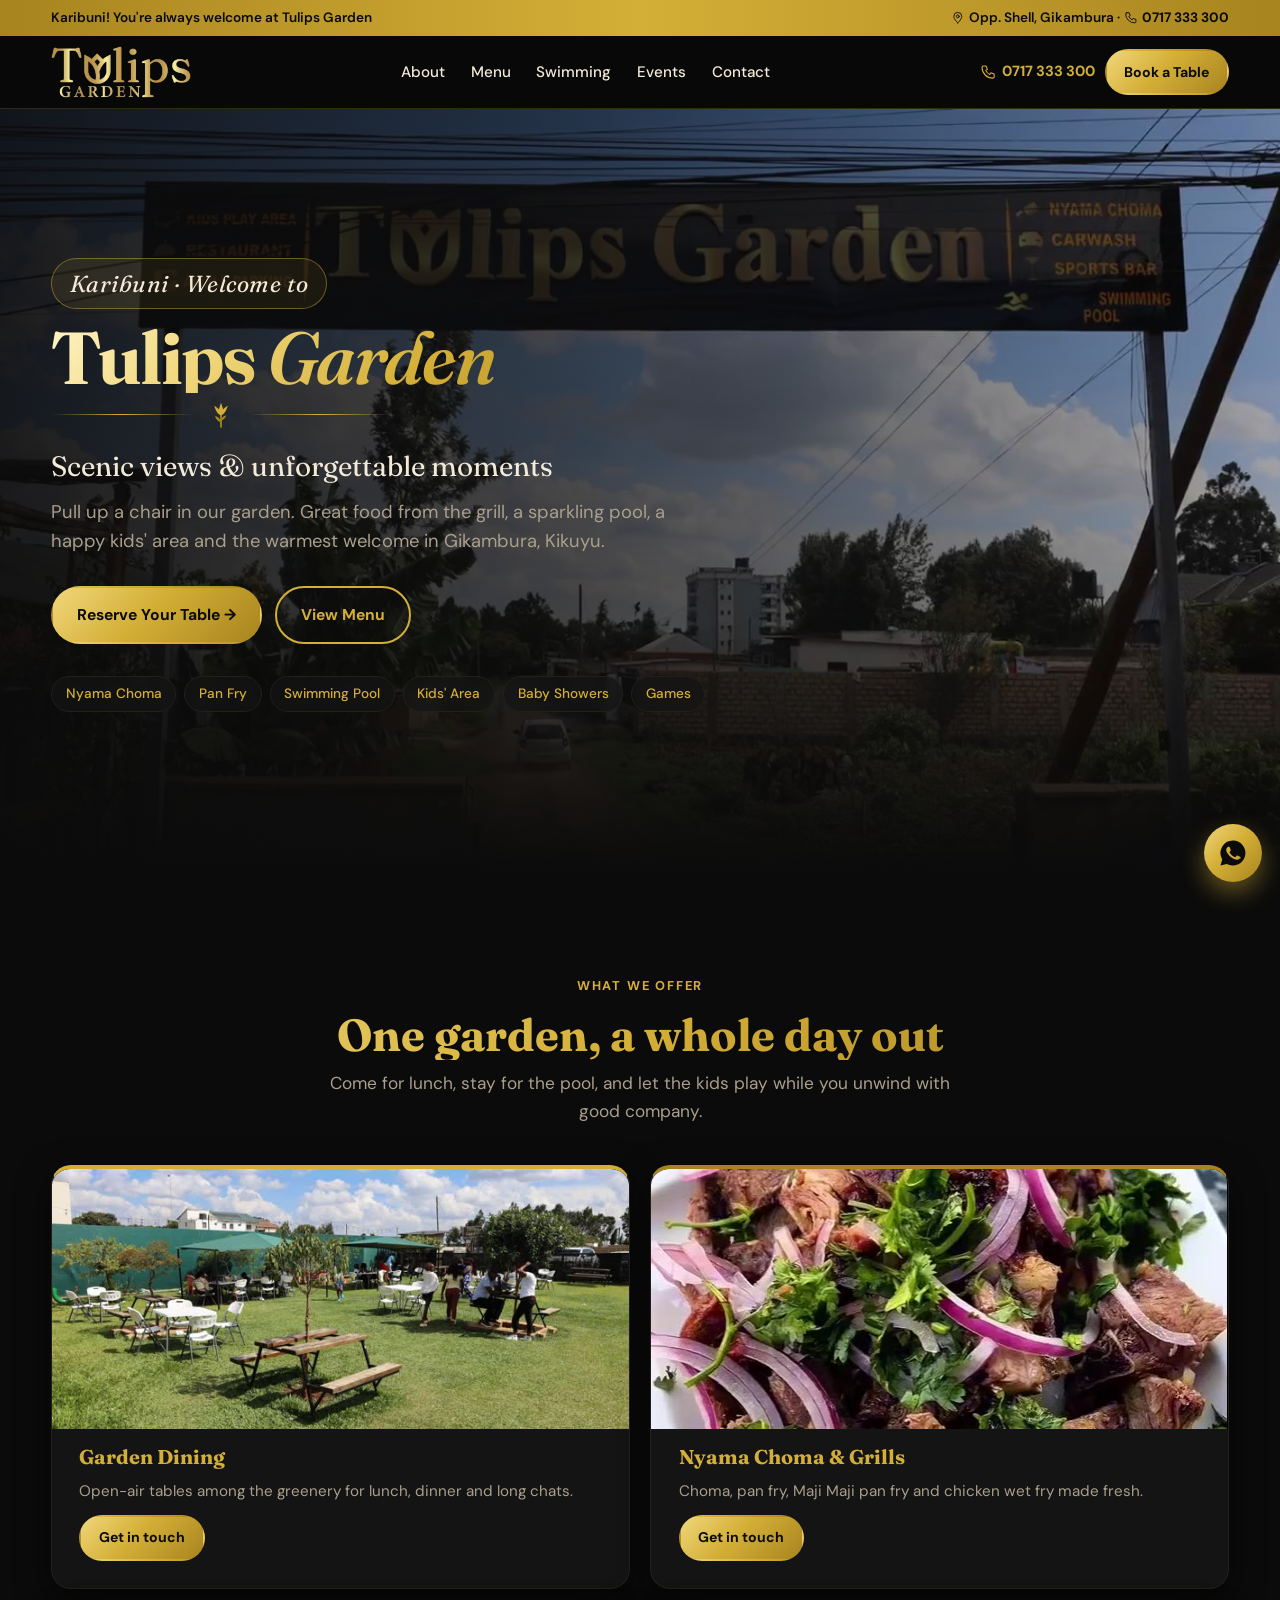
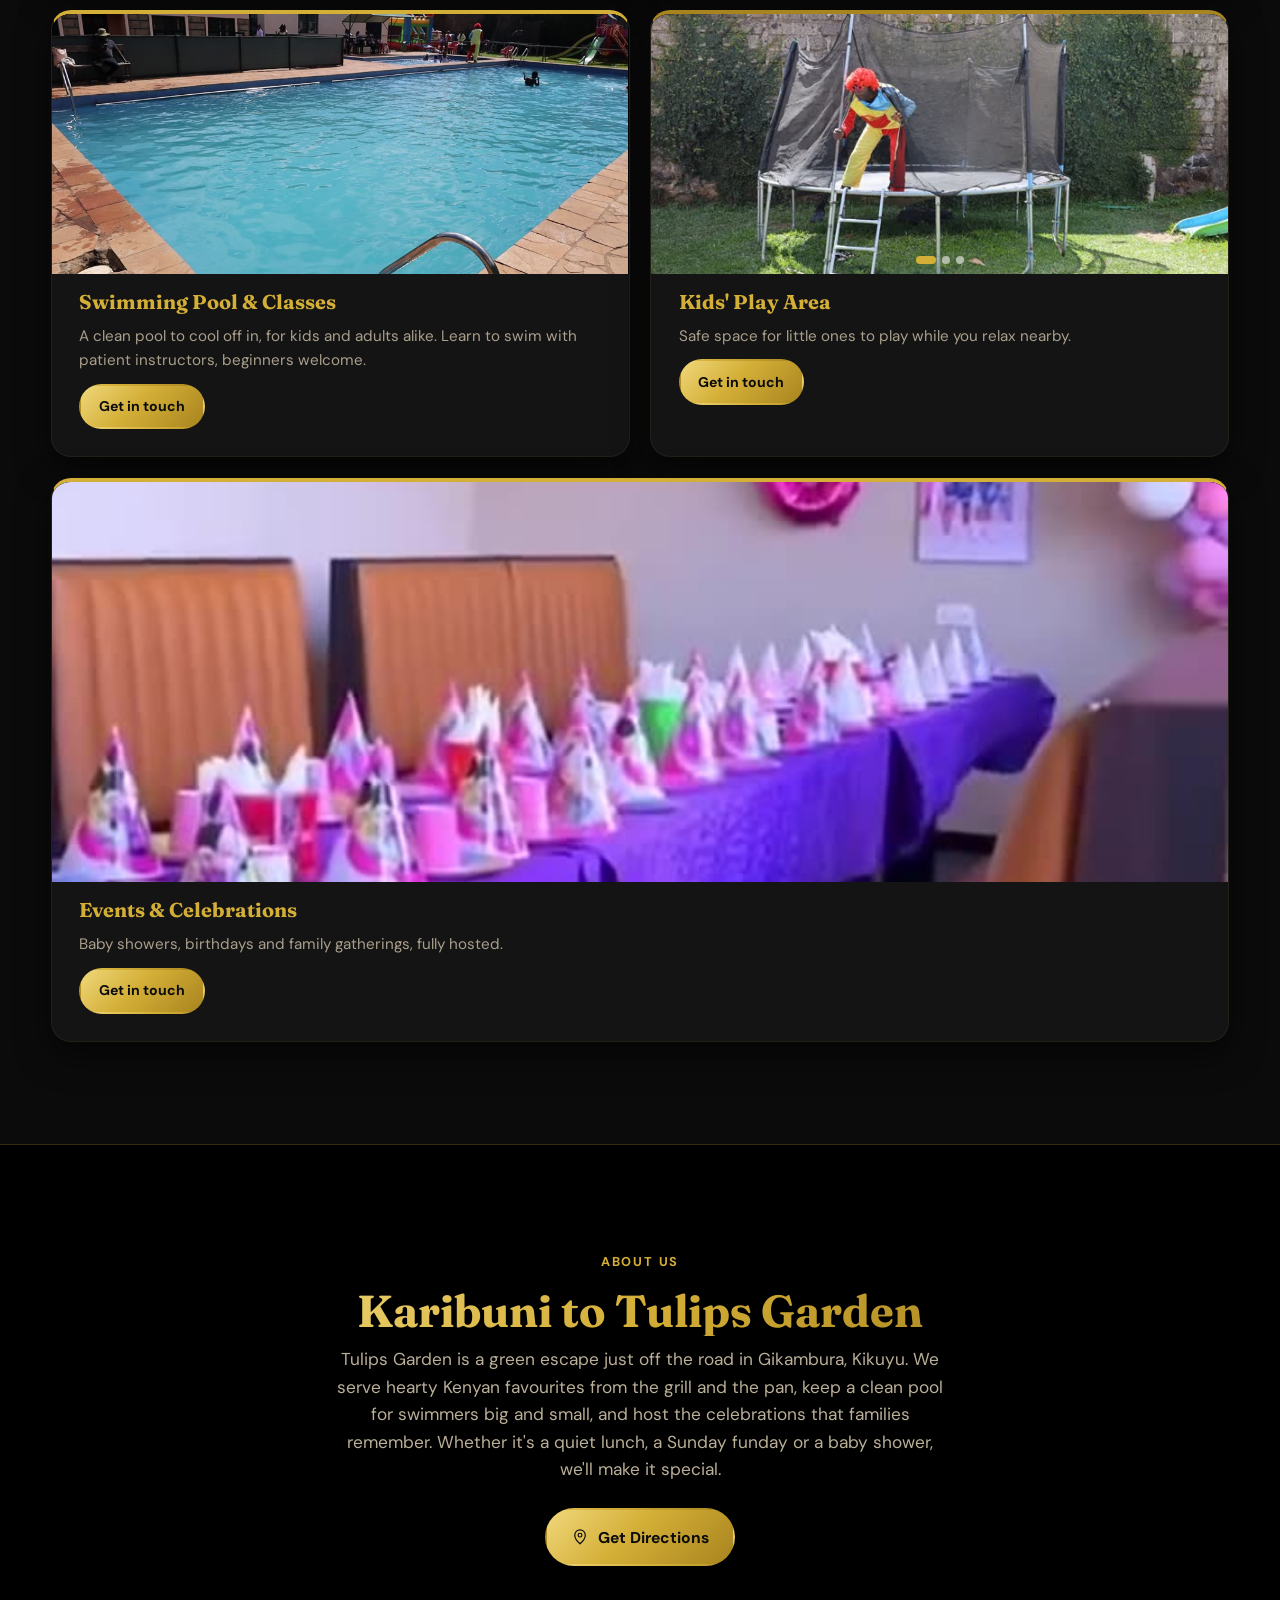
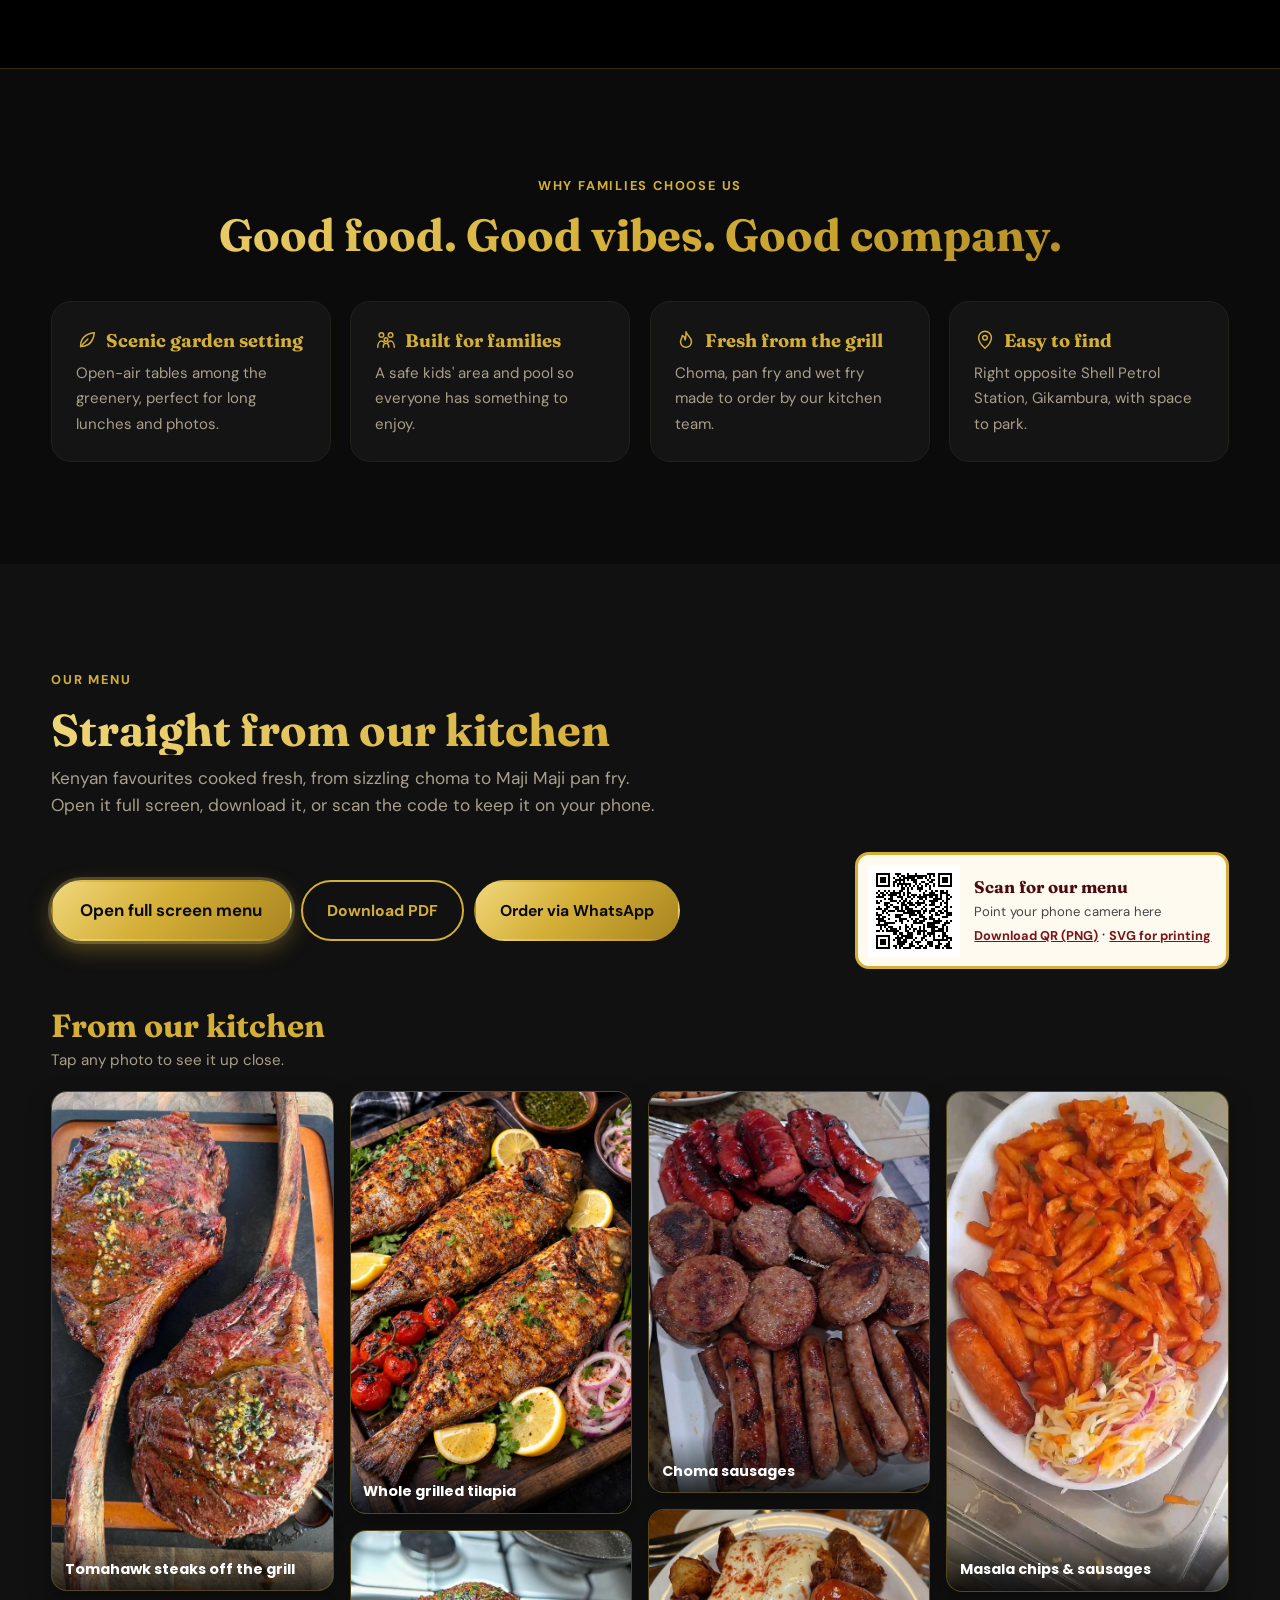
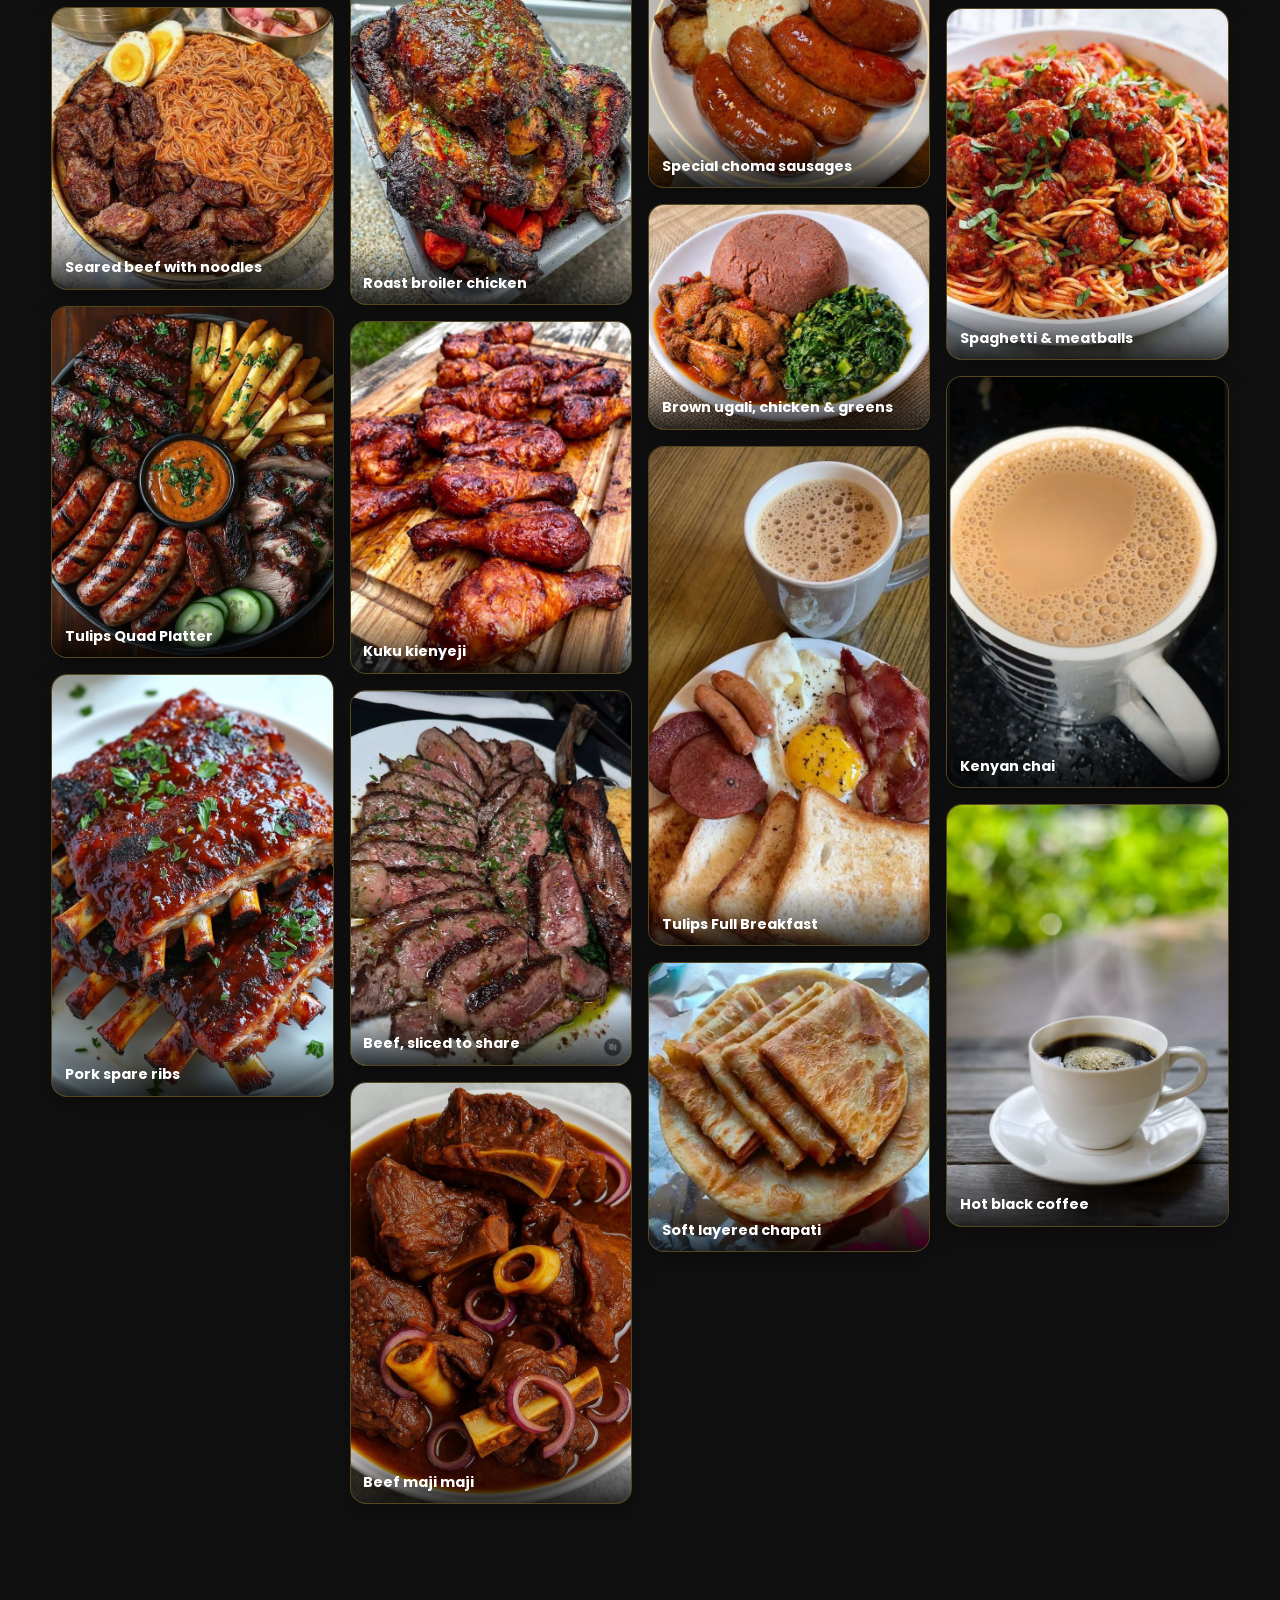
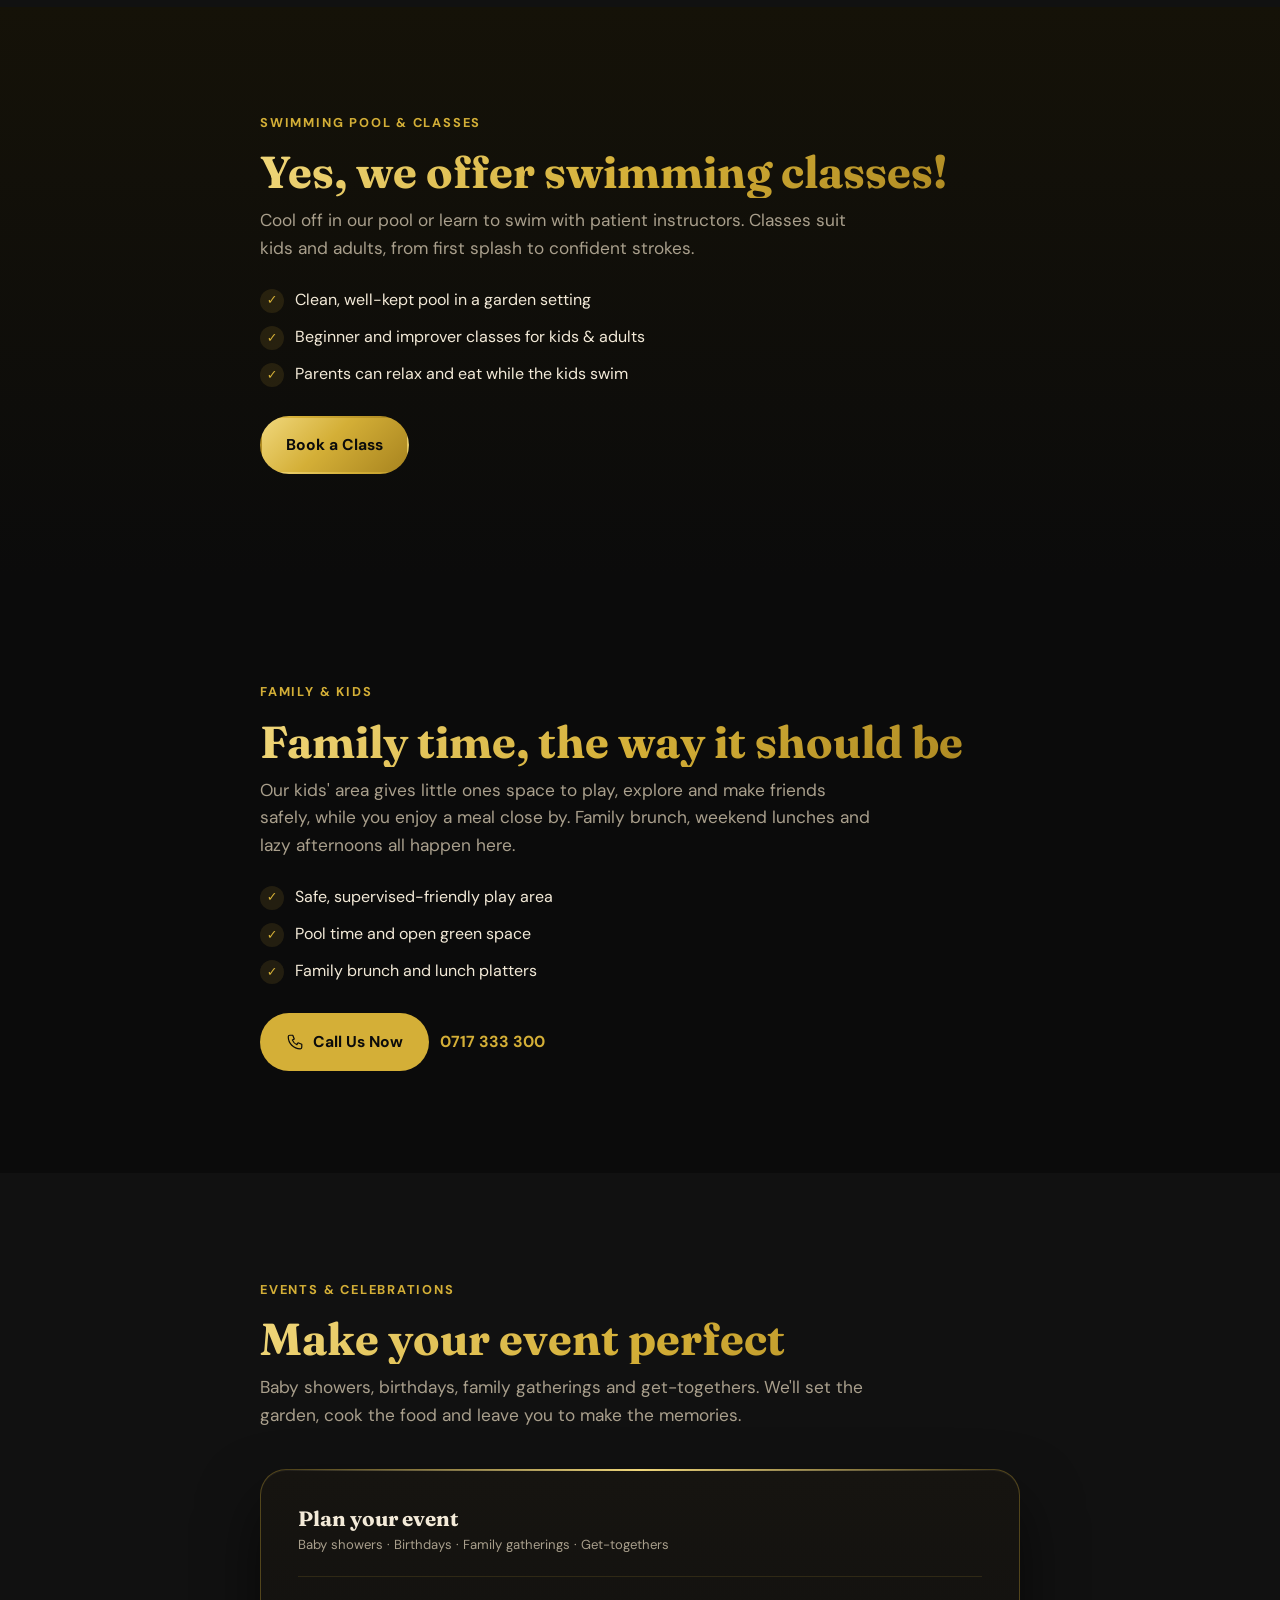
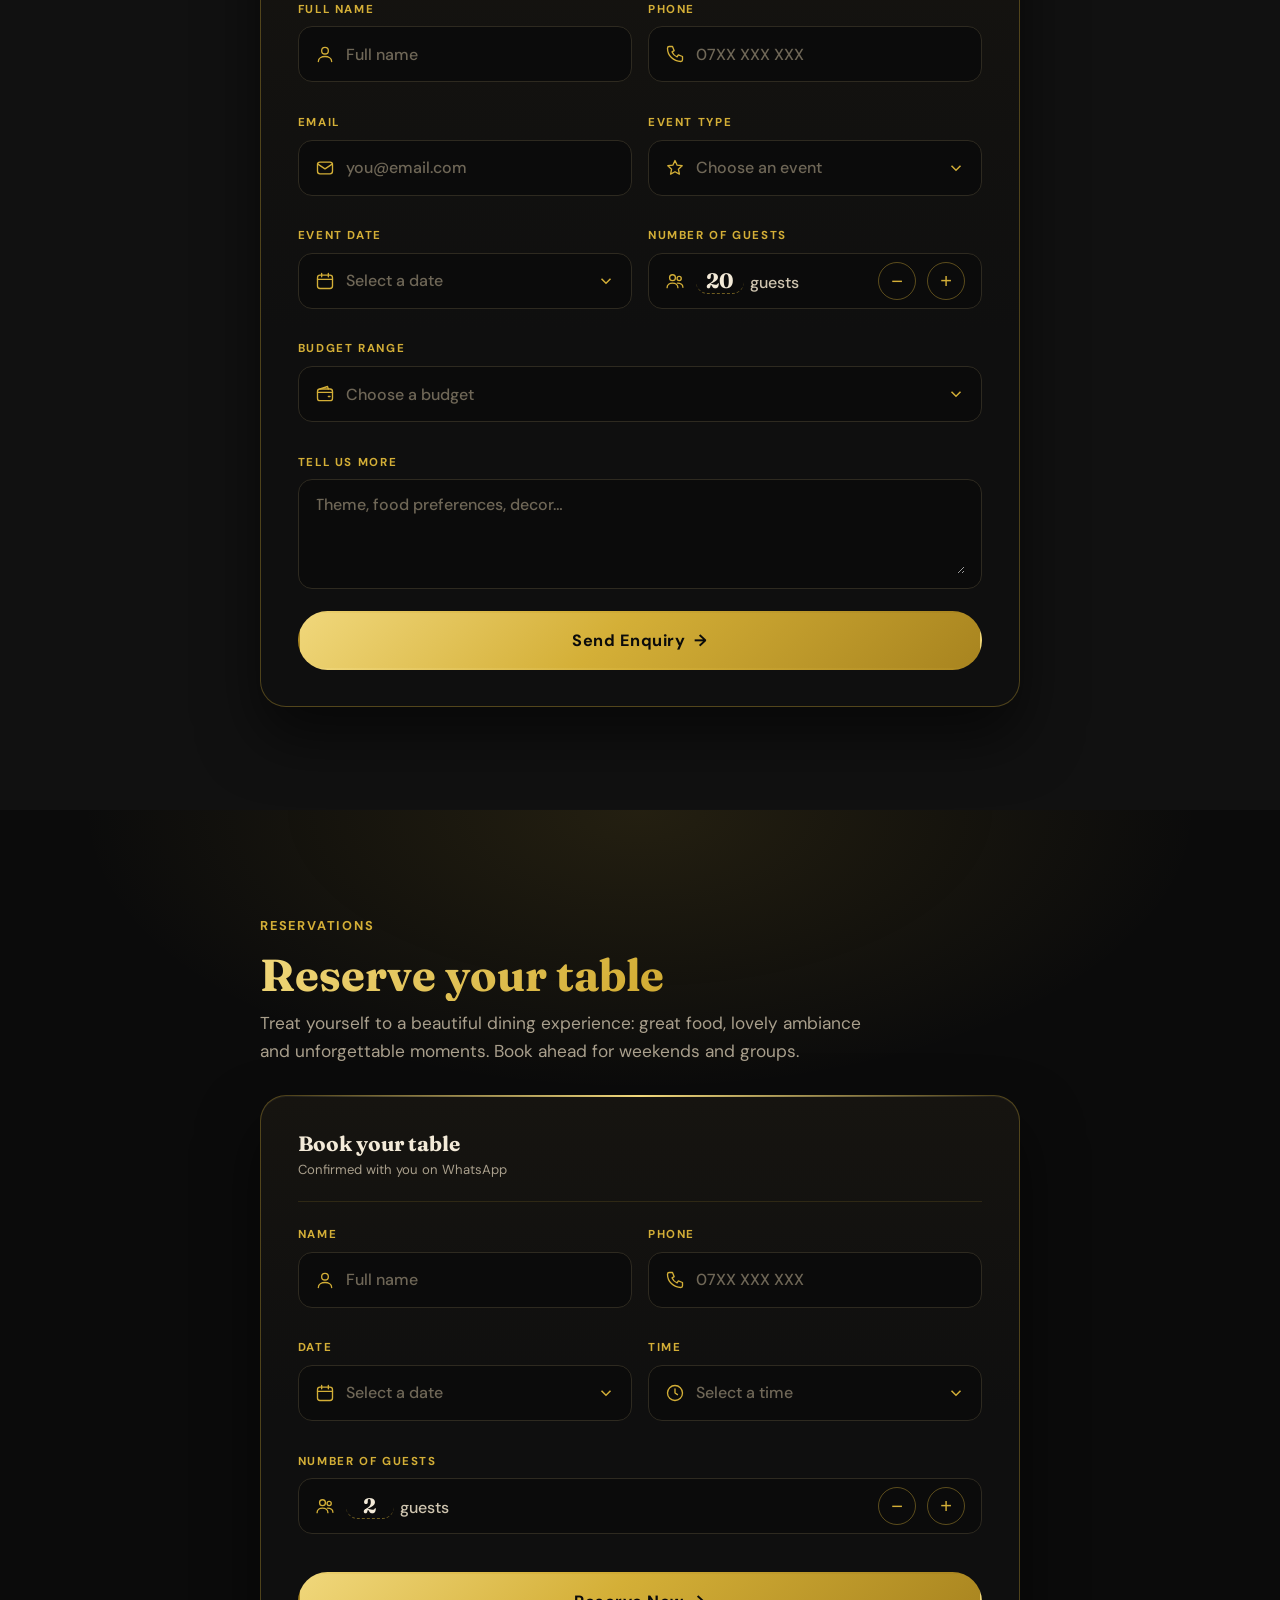
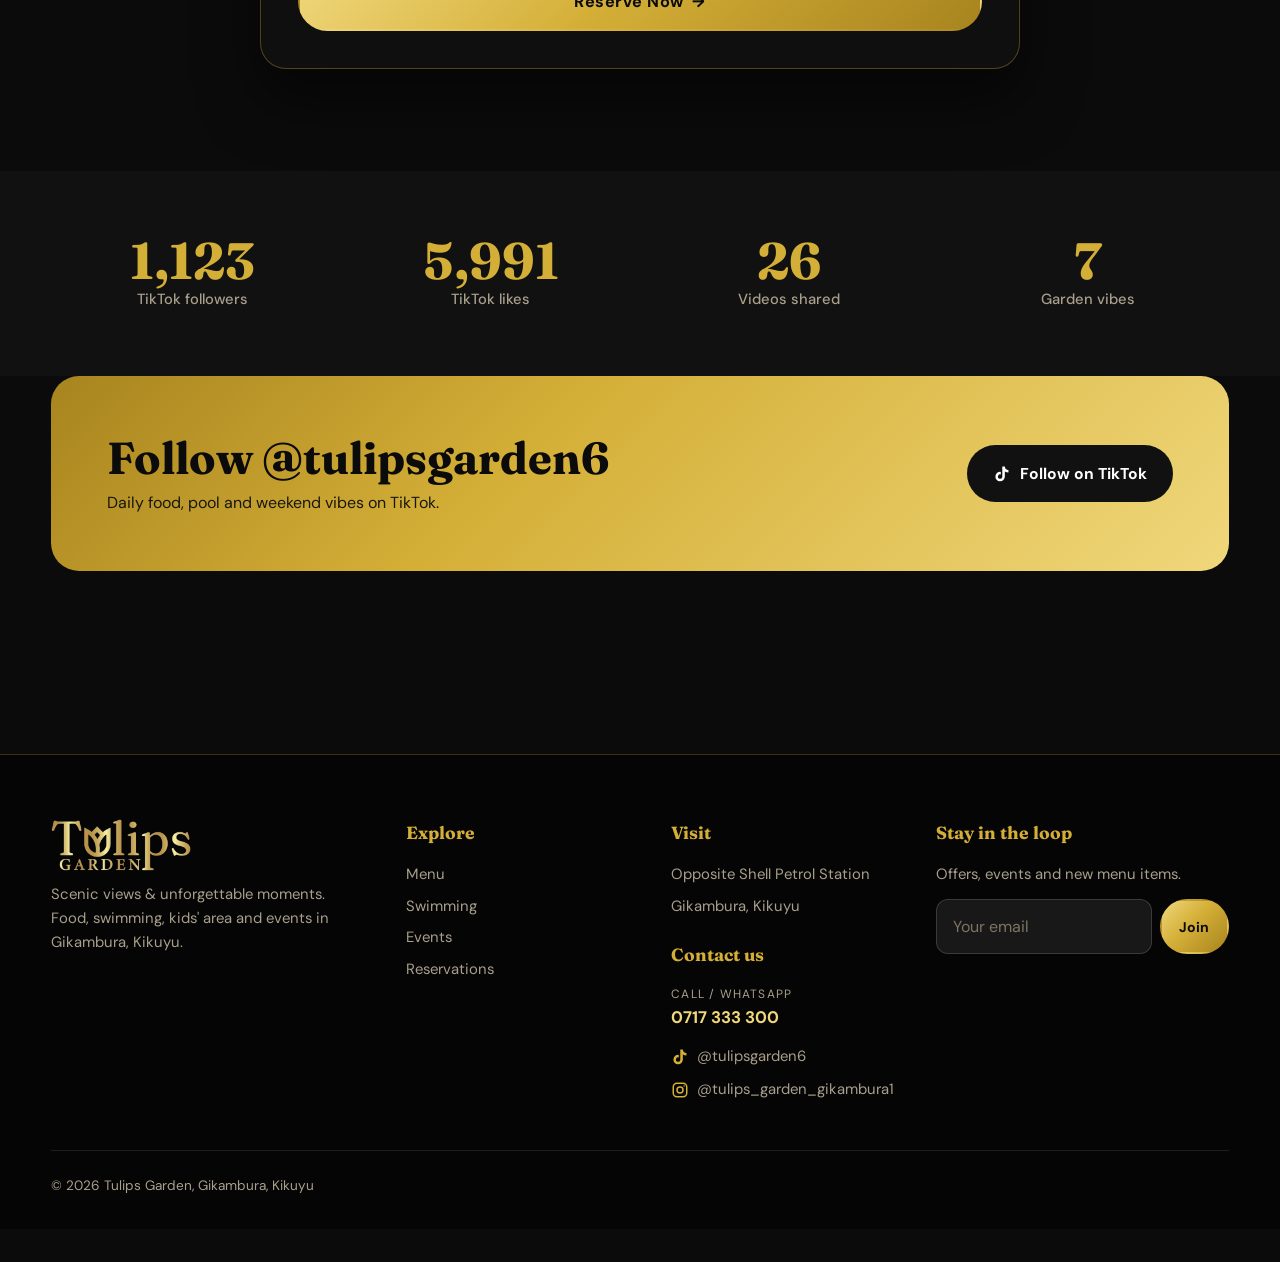
==== index.html @ 54dc6fe1 "Menu: move BBQ chicken photo to Kuku Kienyeji; add 'From our kitchen' food gallery Gallery shows the" ====
<!DOCTYPE html>
<html lang="en">
<head>
<meta charset="UTF-8">
<meta name="theme-color" content="#0b0b0b">
<meta name="viewport" content="width=device-width, initial-scale=1">
<title>Tulips Garden | Garden Restaurant, Pool & Events in Gikambura, Kikuyu</title>
<meta name="description" content="Tulips Garden, opposite Shell Petrol Station, Gikambura, Kikuyu. Nyama choma, pan fry, family brunch, swimming pool & classes, kids' area, baby showers and events. Bookings: 0717 333 300.">
<meta property="og:title" content="Tulips Garden | Gikambura, Kikuyu">
<meta property="og:description" content="Scenic views & unforgettable moments. Great food, a sparkling pool and a garden made for families.">
<meta property="og:type" content="website">
<link rel="preconnect" href="https://fonts.googleapis.com">
<link rel="preconnect" href="https://fonts.gstatic.com" crossorigin>
<link href="https://fonts.googleapis.com/css2?family=Fraunces:opsz,wght@9..144,400;9..144,600;9..144,700&family=DM+Sans:wght@400;500;700&display=swap" rel="stylesheet">
<script type="application/ld+json">
{"@context":"https://schema.org","@type":"Restaurant","name":"Tulips Garden","telephone":"+254717333300","servesCuisine":["Kenyan","Nyama Choma","Grill"],"address":{"@type":"PostalAddress","streetAddress":"Opposite Shell Petrol Station, Gikambura","addressLocality":"Kikuyu","addressCountry":"KE"},"geo":{"@type":"GeoCoordinates","latitude":-1.282409,"longitude":36.6563304},"hasMap":"https://www.google.com/maps/search/?api=1&query_place_id=ChIJ6WnJuNEfLxgRR7vG0N-QVKo&query=-1.282409%2C36.6563304","sameAs":["https://www.tiktok.com/@tulipsgarden6","https://www.instagram.com/tulips_garden_gikambura1/"],"acceptsReservations":true}
</script>
<style>
:root{
  --leaf:#d4af37; --leaf-2:#a8841f; --leaf-3:rgba(212,175,55,.12);
  --cream:#0b0b0b; --cream-2:#222019;
  --tulip:#d4af37; --tulip-2:#f0d77b; --sun:#f0d77b;
  --ink:#f3ead8; --muted:#a99f8c; --white:#fff; --card:#141414;
  --r:20px; --shadow:0 12px 34px rgba(0,0,0,.55);
  --serif:'Fraunces',Georgia,serif; --sans:'DM Sans',system-ui,sans-serif;
}
*{box-sizing:border-box;margin:0;padding:0}
html{scroll-behavior:auto}
body{font-family:var(--sans);color:var(--ink);background:var(--cream);line-height:1.6;-webkit-font-smoothing:antialiased}
img,svg{display:block;max-width:100%}
a{color:inherit}
h1,h2,h3{font-family:var(--serif);line-height:1.15;color:var(--leaf)}
.hero h1{color:#f3ead8}
h2{background:linear-gradient(135deg,#f0d77b,#d4af37 50%,#a8841f);-webkit-background-clip:text;background-clip:text;color:transparent}
h2{font-size:clamp(1.9rem,4vw,2.8rem);margin-bottom:.6rem}
h3{font-size:1.25rem}
.wrap{width:min(1180px,92%);margin-inline:auto}
section{padding:clamp(4rem,8vw,6.5rem) 0}
.eyebrow{display:inline-flex;align-items:center;gap:.5rem;font-size:.8rem;font-weight:700;letter-spacing:.14em;text-transform:uppercase;color:var(--tulip);margin-bottom:.8rem}
.lead{color:var(--muted);font-size:1.08rem;max-width:620px}
.center{text-align:center}.center .lead{margin-inline:auto}
.btn{display:inline-flex;align-items:center;gap:.55rem;padding:.9rem 1.5rem;border-radius:999px;font-weight:700;text-decoration:none;border:2px solid transparent;cursor:pointer;font-family:var(--sans);font-size:.98rem;transition:transform .2s,box-shadow .2s,background .2s}
.btn:hover{transform:translateY(-2px);box-shadow:0 10px 22px rgba(0,0,0,.14)}
.btn-tulip{background:linear-gradient(135deg,#f0d77b,#d4af37 45%,#a8841f);color:#0b0b0b}
.btn-leaf{background:var(--leaf);color:#0b0b0b}
.btn-ghost{border-color:currentColor;background:transparent}
.btn-wa{background:linear-gradient(135deg,#f0d77b,#d4af37 45%,#a8841f);color:#0b0b0b}
.btn-sm{padding:.6rem 1.1rem;font-size:.88rem}

/* Header */
header{position:sticky;top:0;z-index:50;background:rgba(8,8,8,.9);backdrop-filter:blur(10px);border-bottom:1px solid rgba(212,175,55,.2)}
.nav{position:relative;display:flex;align-items:center;justify-content:space-between;height:72px}
.logo{display:flex;align-items:center;gap:.55rem;text-decoration:none;font-family:var(--serif);font-size:1.4rem;font-weight:700;color:var(--leaf)}
.logo svg{width:34px;height:34px}
.logo img{height:52px;width:auto;display:block}
@media(max-width:520px){.logo img{height:42px}}
.nav ul{display:flex;gap:1.6rem;list-style:none}
.nav ul a{text-decoration:none;font-weight:500;color:var(--ink);font-size:.95rem}
.nav ul a:hover{color:var(--tulip)}
.nav-cta{display:flex;gap:.6rem;align-items:center}
.call-link{font-weight:700;color:var(--leaf);text-decoration:none;font-size:.92rem}
.burger{display:none;background:none;border:0;cursor:pointer;width:44px;height:44px}
.burger span{display:block;width:24px;height:2px;background:var(--leaf);margin:5px auto;transition:.3s}
@media(max-width:960px){
  .nav ul{position:absolute;top:100%;left:0;right:0;visibility:hidden;flex-direction:column;background:var(--cream);padding:1.5rem 6%;gap:1rem;border-bottom:1px solid var(--cream-2);transform:translateY(-12px);opacity:0;transition:transform .3s,opacity .3s,visibility .3s;box-shadow:var(--shadow)}
  .nav ul.open{transform:none;visibility:visible;opacity:1}
  .burger{display:block}
  .call-link{display:none}
}
@media(max-width:480px){.nav-cta .btn{display:none}}

/* Hero */
.hero{padding:clamp(2.5rem,6vw,4.5rem) 0 clamp(3rem,7vw,5rem);background:radial-gradient(1000px 500px at 85% -10%,rgba(212,175,55,.22) 0,transparent 60%),radial-gradient(900px 500px at -10% 110%,rgba(212,175,55,.1) 0,transparent 60%),#0b0b0b}
.hero-grid{display:grid;grid-template-columns:1.15fr .85fr;gap:3rem;align-items:center}
.hero h1{font-size:clamp(2.6rem,6.2vw,4.6rem);letter-spacing:-.02em}
.hero h1 em{font-style:italic;color:var(--tulip)}
.hero .lead{margin:1.2rem 0 1.8rem;font-size:1.15rem}
.hero-actions{display:flex;gap:.8rem;flex-wrap:wrap}
.chips{display:flex;flex-wrap:wrap;gap:.5rem;margin-top:2rem}
.chip{background:var(--card);border:1px solid var(--cream-2);padding:.4rem .85rem;border-radius:999px;font-size:.85rem;font-weight:500;color:var(--leaf)}
.hero-video{justify-self:center;width:min(340px,100%);position:relative}
.hero-video::before{content:"";position:absolute;inset:-18px -18px 18px 18px;border-radius:28px;background:linear-gradient(135deg,#f0d77b,#a8841f);z-index:-1;transform:rotate(3deg)}
@media(max-width:860px){.hero-grid{grid-template-columns:1fr}.hero-video{width:min(300px,85%)}}

/* Video cards */
.vcard{position:relative;aspect-ratio:9/16;border-radius:var(--r);overflow:hidden;box-shadow:var(--shadow);background:#000;border:1px solid rgba(212,175,55,.25);color:#fff;display:flex;flex-direction:column;justify-content:flex-end;text-decoration:none;isolation:isolate;transition:transform .25s}
.vcard:hover{transform:translateY(-4px)}
.vcard .art{position:absolute;inset:0;z-index:-1}
.vcard::after{content:"";position:absolute;inset:0;z-index:-1;background:linear-gradient(180deg,transparent 40%,rgba(0,0,0,.65))}
.vcard .play{position:absolute;top:50%;left:50%;transform:translate(-50%,-50%);width:62px;height:62px;border-radius:50%;background:linear-gradient(135deg,#f0d77b,#d4af37);display:grid;place-items:center;transition:transform .2s}
.vcard:hover .play{transform:translate(-50%,-50%) scale(1.1)}
.vcard .play svg{width:22px;height:22px;margin-left:4px;fill:#0b0b0b}
.vcard .meta{padding:1rem}
.vcard .cap{font-weight:700;font-size:1rem;line-height:1.3}
.vcard .src{font-size:.75rem;opacity:.85;margin-top:.3rem;display:flex;align-items:center;gap:.35rem}
.vcard .emoji{position:absolute;top:1rem;left:1rem;font-size:1.5rem;background:rgba(255,255,255,.18);border-radius:12px;padding:.25rem .5rem;backdrop-filter:blur(4px)}
.vcard iframe{position:absolute;inset:0;width:100%;height:100%;border:0}
.vgrid{display:grid;grid-template-columns:repeat(auto-fill,minmax(190px,1fr));gap:1.2rem}

/* Offer cards */
.offers{display:grid;grid-template-columns:repeat(auto-fit,minmax(260px,1fr));gap:1.3rem;margin-top:2.5rem}
.offer{background:var(--card);border:1px solid var(--cream-2);border-radius:var(--r);padding:1.7rem;box-shadow:var(--shadow);display:flex;flex-direction:column;gap:.7rem;border-top:4px solid var(--tulip)}
.offer:nth-child(even){border-top-color:var(--leaf-2)}
.offer .ic{width:52px;height:52px;border-radius:14px;background:var(--leaf-3);display:grid;place-items:center;font-size:1.6rem}
.offer p{color:var(--muted);font-size:.95rem;flex:1}
.offer.has-img{overflow:hidden;grid-column:span 2;grid-row:span 2}
.offer-media{position:relative;width:calc(100% + 3.4rem);flex:1 1 240px;min-height:240px;margin:-1.7rem -1.7rem .3rem;background:#000;overflow:hidden}
.offer-media img,.offer-media video{position:absolute;inset:0;width:100%;height:100%;max-width:none;object-fit:cover}
.offer-media.slides img{opacity:0;transition:opacity .9s ease}
.offer-media.slides img.on{opacity:1}
.offer-media.slides{cursor:pointer}
.offer-media .dots{position:absolute;left:50%;bottom:10px;transform:translateX(-50%);display:flex;gap:6px;z-index:2}
.offer-media .dots i{width:8px;height:8px;border-radius:50%;background:rgba(255,255,255,.55);transition:background .3s,width .3s}
.offer-media .dots i.on{background:#d4af37;width:20px;border-radius:4px}
.offer.has-img p{flex:0 0 auto}
.offers{grid-auto-flow:dense}
@media(min-width:761px){.offers:has(.has-img){grid-template-columns:repeat(2,1fr)}.offers .offer.has-img{grid-column:auto;grid-row:auto}.offers .offer:not(.has-img){flex-direction:row;flex-wrap:wrap;align-items:center;column-gap:1rem}.offers .offer:not(.has-img) p{flex:1 1 100%}}
.offers .offer:last-child:nth-child(odd){grid-column:1/-1}
@media(min-width:761px){.offers .offer:last-child:nth-child(odd) .offer-media{height:400px}}
@media(min-width:761px){.offer-media{flex:0 0 auto;height:260px;min-height:0}}
@media(max-width:600px){.offer.has-img{grid-column:1/-1;grid-row:auto}}
@media(max-width:760px){.offer-media{width:calc(100% + 2rem);margin:-1rem -1rem .2rem;flex:0 0 auto;min-height:0;aspect-ratio:16/10}}

/* About */
.about{background:#000;color:#e9e1cf;border-block:1px solid rgba(212,175,55,.25)}

.about .lead{color:#b9ae98}
.about-grid{display:grid;grid-template-columns:1fr 1fr;gap:3rem;align-items:center}
.addr{margin-top:1.8rem;background:rgba(255,255,255,.08);border:1px solid rgba(255,255,255,.15);border-radius:var(--r);padding:1.4rem;display:grid;gap:.8rem}
.addr div{display:flex;gap:.8rem;align-items:flex-start}
.addr strong{color:#fff}
.map{border-radius:var(--r);overflow:hidden;aspect-ratio:4/3;background:#141414;border:1px solid rgba(212,175,55,.3);position:relative}
.map svg{width:100%;height:100%}
.map .pin-label{position:absolute;left:50%;top:38%;transform:translate(-50%,-100%);background:#000;border:1px solid var(--leaf);color:var(--leaf);padding:.45rem .8rem;border-radius:10px;font-weight:700;font-size:.85rem;white-space:nowrap;box-shadow:var(--shadow)}
@media(max-width:860px){.about-grid{grid-template-columns:1fr}}

/* Why */
.why{display:grid;grid-template-columns:repeat(auto-fit,minmax(220px,1fr));gap:1.2rem;margin-top:2.5rem}
.why div{padding:1.5rem;border-radius:var(--r);background:var(--card);border:1px solid var(--cream-2)}
.why b{display:block;font-family:var(--serif);font-size:1.15rem;color:var(--leaf);margin-bottom:.3rem}
.why span{color:var(--muted);font-size:.94rem}

/* Menu */
.menu-actions{display:flex;flex-wrap:wrap;gap:1.2rem;align-items:center;justify-content:space-between;margin:2rem 0 1.4rem}
.ma-btns{display:flex;flex-wrap:wrap;gap:.6rem}
.btn-fs{font-size:1.05rem;padding:.95rem 1.7rem;box-shadow:0 0 0 3px rgba(240,215,123,.25),0 8px 22px rgba(212,175,55,.35)}
@media(prefers-reduced-motion:no-preference){.btn-fs{animation:fsglow 2.6s ease-in-out infinite}}
@keyframes fsglow{50%{box-shadow:0 0 0 7px rgba(240,215,123,.12),0 8px 26px rgba(212,175,55,.5)}}
.ma-qr{display:flex;align-items:center;gap:.9rem;background:#fffaf0;color:#222;border:3px solid var(--tulip);border-radius:14px;padding:.6rem .9rem .6rem .6rem;max-width:380px}
.ma-qr img{width:92px;height:92px;image-rendering:pixelated;flex:none}
.ma-qr b{display:block;font-family:var(--serif);color:#4a0b0e;font-size:1.05rem}
.ma-qr span{display:block;font-size:.82rem;color:#444}
.ma-qr a{font-size:.8rem;font-weight:700;color:#7a1418}
.menu-actions{margin-bottom:2.4rem}
.fg-head h3{font-family:var(--serif);font-size:clamp(1.5rem,3vw,2rem);color:var(--leaf)}
.fg-head p{color:var(--muted);font-size:.95rem;margin-top:.2rem}
.mv{position:fixed;inset:0;z-index:200;background:#0b0b0b;overflow-y:auto;overscroll-behavior:contain;display:none}
.mv.open{display:block}
.mv-bar{position:sticky;top:0;z-index:2;display:flex;align-items:center;justify-content:space-between;gap:.6rem;padding:.7rem 4%;background:rgba(11,11,11,.94);backdrop-filter:blur(6px);border-bottom:1px solid rgba(212,175,55,.3)}
.mv-bar img{height:34px;width:auto}
.mv-bar .acts{display:flex;gap:.5rem;align-items:center}
.mv-body{width:min(1180px,94%);margin:1.4rem auto 3rem}
.mv-close{font:700 .9rem var(--sans);cursor:pointer;color:#0b0b0b;background:linear-gradient(135deg,#f0d77b,#d4af37);border:0;border-radius:999px;padding:.6rem 1.1rem}
.mv-dl{font:600 .9rem var(--sans);text-decoration:none;color:var(--tulip-2);border:1px solid var(--tulip);border-radius:999px;padding:.55rem 1rem}
body.mv-lock{overflow:hidden}
@media(max-width:560px){.mv-bar img{display:none}.mv-bar{justify-content:space-between}}
.menu-vids{display:grid;grid-template-columns:repeat(auto-fill,minmax(170px,1fr));gap:.9rem}
@media(max-width:520px){.menu-vids{grid-template-columns:repeat(2,1fr)}}

/* Split feature */
.split{display:grid;grid-template-columns:1fr 1fr;gap:3.5rem;align-items:center}
.split.rev{direction:rtl}.split.rev>*{direction:ltr}
.split .media{display:grid;grid-template-columns:repeat(2,1fr);gap:1rem;max-width:460px}
.split .media.one{grid-template-columns:1fr;max-width:300px;justify-self:center}
.ticks{list-style:none;display:grid;gap:.7rem;margin:1.5rem 0 1.8rem}
.ticks li{display:flex;gap:.7rem;align-items:flex-start}
.ticks li::before{content:"✓";flex:none;width:24px;height:24px;border-radius:50%;background:var(--leaf-3);color:var(--leaf);display:grid;place-items:center;font-weight:700;font-size:.8rem;margin-top:2px}
.info-box{background:var(--card);border:1px solid var(--cream-2);border-radius:16px;padding:1.2rem 1.4rem;box-shadow:var(--shadow);display:grid;grid-template-columns:1fr 1fr;gap:1rem;margin-bottom:1.6rem}
.info-box small{color:var(--muted);display:block;font-size:.78rem;text-transform:uppercase;letter-spacing:.08em}
.info-box b{color:var(--leaf)}
@media(max-width:860px){.split,.split.rev{grid-template-columns:1fr;direction:ltr}.split .media{justify-self:center}}
.pool{background:linear-gradient(180deg,#151208,var(--cream))}
.tint{background:#111}

/* Forms */
.form-card{background:var(--card);border:1px solid var(--cream-2);border-radius:var(--r);padding:clamp(1.5rem,4vw,2.4rem);box-shadow:var(--shadow)}
.fgrid{display:grid;grid-template-columns:1fr 1fr;gap:1rem}
.fgrid .full{grid-column:1/-1}
label{font-size:.85rem;font-weight:700;color:var(--leaf);display:block;margin-bottom:.35rem}
input,select,textarea{color-scheme:dark;width:100%;padding:.85rem 1rem;border:1.5px solid #2e2a20;border-radius:12px;font:inherit;background:var(--cream);color:var(--ink);transition:border .2s}
input:focus,select:focus,textarea:focus{outline:none;border-color:var(--leaf);background:#000}
textarea{min-height:110px;resize:vertical}
.err{color:#c0392b;font-size:.78rem;min-height:1em;display:block;margin-top:.2rem}
.success{display:none;margin-top:1.2rem;background:var(--leaf-3);border-radius:14px;padding:1.2rem;color:var(--leaf)}
.success.show{display:block}
.success p{margin:.4rem 0 .9rem;font-size:.92rem}
@media(max-width:600px){.fgrid{grid-template-columns:1fr}}

/* Events */
.events-grid{display:grid;grid-template-columns:.8fr 1.2fr;gap:3rem;align-items:start;margin-top:2.5rem}
.events-grid .media{display:grid;grid-template-columns:1fr 1fr;gap:1rem}
.event-types{display:flex;flex-wrap:wrap;gap:.5rem;margin:1.2rem 0 1.6rem}
@media(max-width:960px){.events-grid{grid-template-columns:1fr}.events-grid .media{max-width:440px}}

/* Carousel */
.carousel{display:flex;gap:1.1rem;overflow-x:auto;scroll-snap-type:x mandatory;padding:.5rem .2rem 1.5rem;margin-top:2.5rem;scrollbar-width:thin}
.carousel .vcard{flex:0 0 min(240px,70vw);scroll-snap-align:start}
.vibes{background:#000;border-block:1px solid rgba(212,175,55,.25)}
.vibes .lead{color:#b9ae98}.vibes .eyebrow{color:var(--sun)}

/* Stats */
.stats{display:grid;grid-template-columns:repeat(4,1fr);gap:1rem;text-align:center}
.stat b{display:block;font-family:var(--serif);font-size:clamp(2.2rem,5vw,3.2rem);color:var(--tulip);line-height:1}
.stat span{color:var(--muted);font-weight:500;font-size:.92rem}
@media(max-width:700px){.stats{grid-template-columns:repeat(2,1fr);gap:2rem}}

/* Gallery */
.gallery{columns:4 200px;column-gap:1.1rem;margin-top:2.5rem}
.gallery .vcard{break-inside:avoid;margin-bottom:1.1rem}
.gallery .vcard:nth-child(3n){aspect-ratio:3/4}

/* Follow */
.follow{background:linear-gradient(135deg,#a8841f,#d4af37 40%,#f0d77b);color:#0b0b0b;border-radius:28px;padding:clamp(2rem,5vw,3.5rem);display:flex;justify-content:space-between;align-items:center;gap:2rem;flex-wrap:wrap}
.follow h2{color:#0b0b0b;background:none;-webkit-text-fill-color:#0b0b0b;margin:0}
.follow p{opacity:.92;margin-top:.4rem}
.follow .btn{background:#111;color:#fff}

/* Footer */
footer{background:#050505;color:#a99f8c;border-top:1px solid rgba(212,175,55,.25);padding:4rem 0 2rem;margin-top:5rem}
.fgrid-foot{display:grid;grid-template-columns:1.4fr 1fr 1fr 1.3fr;gap:2.5rem}
footer h4{color:var(--leaf);font-family:var(--serif);font-size:1.1rem;margin-bottom:1rem}
footer ul{list-style:none;display:grid;gap:.5rem;font-size:.93rem}
footer a{text-decoration:none}footer a:hover{color:#fff}
footer .logo{color:var(--leaf);margin-bottom:.8rem}
.news{display:flex;gap:.5rem;margin-top:.8rem}
.news input{background:rgba(255,255,255,.08);border-color:rgba(255,255,255,.15);color:#fff}
.news input::placeholder{color:#7d7462}
.copy{border-top:1px solid rgba(255,255,255,.1);margin-top:3rem;padding-top:1.5rem;font-size:.85rem;display:flex;justify-content:space-between;flex-wrap:wrap;gap:1rem}
@media(max-width:860px){.fgrid-foot{grid-template-columns:1fr 1fr}}
@media(max-width:520px){.fgrid-foot{grid-template-columns:1fr}}

/* Floating WhatsApp */
.fab{position:fixed;right:18px;bottom:18px;z-index:60;width:58px;height:58px;border-radius:50%;background:linear-gradient(135deg,#f0d77b,#d4af37 45%,#a8841f);display:grid;place-items:center;box-shadow:0 10px 25px rgba(212,175,55,.45);animation:pulse 2.4s infinite}
.fab svg{width:30px;height:30px;fill:#0b0b0b}
@keyframes pulse{0%,100%{box-shadow:0 0 0 0 rgba(212,175,55,.5)}50%{box-shadow:0 0 0 14px rgba(212,175,55,0)}}

/* Reveal */
.reveal{opacity:0;transform:translateY(10px);transition:opacity .25s ease-out,transform .25s ease-out}
.reveal.in{opacity:1;transform:none}
@media(prefers-reduced-motion:reduce){*{animation:none!important;transition:none!important}.reveal{opacity:1;transform:none}html{scroll-behavior:auto}}
.sr{position:absolute;width:1px;height:1px;overflow:hidden;clip:rect(0 0 0 0)}
:focus-visible{outline:3px solid var(--tulip-2);outline-offset:3px}

/* Welcome hero */
.topbar{background:linear-gradient(90deg,#a8841f,#d4af37 50%,#a8841f);color:#0b0b0b;font-size:.85rem;font-weight:600}
.topbar .wrap{display:flex;justify-content:space-between;gap:1rem;padding:.45rem 0}
.topbar a{text-decoration:none;font-weight:700}
@media(max-width:700px){.topbar .wrap{justify-content:center;text-align:center}.topbar .tb-r{display:none}}
.welcome{text-align:left}
.karibu{display:inline-block;font-family:var(--serif);font-style:italic;font-size:clamp(1.1rem,2.2vw,1.45rem);color:#f3ead8;letter-spacing:.02em;border:1px solid rgba(212,175,55,.45);padding:.35rem 1.1rem;border-radius:999px;background:rgba(212,175,55,.08)}
.brand-title{font-size:clamp(3.4rem,9vw,6.6rem);line-height:.95;letter-spacing:-.02em;margin:.9rem 0 .4rem;background:linear-gradient(135deg,#fff3c4 0%,#f0d77b 25%,#d4af37 55%,#a8841f 100%);-webkit-background-clip:text;background-clip:text;color:transparent!important}
.brand-title span{font-style:italic;font-weight:600}
.ornament{display:flex;align-items:center;gap:.8rem;max-width:340px;margin:.4rem 0 .9rem}
.ornament i{flex:1;height:1px;background:linear-gradient(90deg,transparent,#d4af37,transparent)}
.ornament svg{width:30px;height:30px}
.tagline{font-family:var(--serif);font-size:clamp(1.3rem,2.6vw,1.75rem);color:#f3ead8;margin-bottom:.2rem}
.hero .lead{margin-top:.6rem}
@media(max-width:860px){.welcome{text-align:center}.ornament{margin-inline:auto}.hero-actions,.chips{justify-content:center}.welcome .lead{margin-inline:auto}}


/* Hero video background */
.hero--video{position:relative;isolation:isolate;overflow:hidden;min-height:min(88vh,760px);display:flex;align-items:center;background:#0b0b0b}
.hero--video .hero-grid{grid-template-columns:minmax(0,680px);position:relative;z-index:2}
.hero-bg{position:absolute;inset:0;width:100%;height:100%;object-fit:cover;z-index:-2}
.hero-shade{position:absolute;inset:0;z-index:-1;background:linear-gradient(90deg,rgba(11,11,11,.92) 0%,rgba(11,11,11,.72) 45%,rgba(11,11,11,.35) 100%),linear-gradient(0deg,#0b0b0b 0%,transparent 30%)}
.hero--video .chip{background:rgba(20,20,20,.7);backdrop-filter:blur(4px)}
@media(max-width:860px){.hero-shade{background:linear-gradient(180deg,rgba(11,11,11,.55) 0%,rgba(11,11,11,.82) 55%,#0b0b0b 100%)}.hero--video{min-height:auto}.hero--video .hero-grid{grid-template-columns:1fr}}
@media(prefers-reduced-motion:reduce){.hero-bg{display:none}.hero--video{background:#0b0b0b url(assets/video/tulips-hero-poster.jpg) center/cover}}

.about-single{grid-template-columns:1fr!important;max-width:820px;text-align:center}.about-single .lead{margin-inline:auto}.about-single .eyebrow{justify-content:center}.about-single div[style*="flex"]{justify-content:center}
.split:not(:has(.media)),.split.rev:not(:has(.media)){grid-template-columns:1fr;max-width:760px;direction:ltr}
.events-grid:not(:has(.media)){grid-template-columns:1fr}
#events .wrap:not(:has(.media)){max-width:760px}
.foot-h2{margin-top:1.4rem}
.foot-contact .fc-lbl{display:block;font-size:.75rem;text-transform:uppercase;letter-spacing:.1em;color:var(--muted)}
.foot-contact a[href^="tel"]{font-weight:700;color:var(--tulip-2);font-size:1.05rem}
.foot-contact .socials{display:flex;flex-direction:column;gap:.55rem;margin-top:.4rem}
.foot-contact .socials a{display:inline-flex;align-items:center;gap:.5rem;text-decoration:none}
.foot-contact .socials a[hidden]{display:none}
.foot-contact .socials svg{width:18px;height:18px;flex:none;color:var(--tulip)}
/* Map link */
a.map{display:block;text-decoration:none;color:inherit}
.map-cta{position:absolute;right:12px;bottom:12px;background:linear-gradient(135deg,#f0d77b,#d4af37);color:#0b0b0b;font-weight:700;font-size:.82rem;padding:.45rem .9rem;border-radius:999px}

/* Mobile action bar */
.mbar{display:none}
@media(max-width:760px){
  body{padding-bottom:76px}
  .fab{display:none}
  .mbar{display:grid;grid-template-columns:repeat(4,1fr);position:fixed;left:10px;right:10px;bottom:10px;z-index:70;background:rgba(12,12,12,.94);backdrop-filter:blur(12px);border:1px solid rgba(212,175,55,.35);border-radius:18px;padding:6px;box-shadow:0 12px 30px rgba(0,0,0,.6);padding-bottom:calc(6px + env(safe-area-inset-bottom))}
  .mbar a{display:flex;flex-direction:column;align-items:center;gap:2px;text-decoration:none;font-size:.72rem;font-weight:700;color:#f3ead8;padding:.45rem 0;border-radius:12px}
  .mbar a span{font-size:1.15rem;line-height:1}
  .mbar .mbar-book{background:linear-gradient(135deg,#f0d77b,#d4af37 50%,#a8841f);color:#0b0b0b}

  section{padding:3.2rem 0}
  h2{font-size:1.85rem}
  .lead{font-size:1rem}
  .eyebrow{font-size:.72rem}
  .wrap{width:90%}

  /* hero */
  .hero{padding:2rem 0 2.5rem}
  .brand-title{font-size:clamp(3rem,14vw,4rem)}
  .karibu{font-size:1rem}
  .tagline{font-size:1.2rem}
  .hero-actions{display:grid;grid-template-columns:1fr 1fr;gap:.6rem}
  .hero-actions{grid-template-columns:1.35fr 1fr}
  .hero-actions .btn{justify-content:center;padding:.85rem .5rem;font-size:.88rem;white-space:nowrap}
  .chips{gap:.4rem;margin-top:1.4rem}
  .chip{font-size:.78rem;padding:.35rem .7rem}
  .hero-video{width:min(230px,62vw);margin-top:.5rem}
  .hero-video::before{inset:-10px -10px 10px 10px}

  /* offers: compact 2-col */
  .offers{grid-template-columns:1fr 1fr;gap:.75rem;margin-top:1.8rem}
  .offer{padding:1rem;gap:.45rem;border-radius:16px}
  .offer .ic{width:40px;height:40px;font-size:1.25rem;border-radius:11px}
  .offer h3{font-size:1rem}
  .offer p{font-size:.8rem;line-height:1.45}
  .offer .btn{padding:.5rem .8rem;font-size:.76rem;align-self:stretch!important;justify-content:center}

  /* about */
  .about-grid{gap:1.8rem}
  .about .btn{flex:1 1 100%;justify-content:center}
  .addr{padding:1.1rem;font-size:.92rem}

  /* why: 2-col */
  .why{grid-template-columns:1fr 1fr;gap:.75rem;margin-top:1.8rem}
  .why div{padding:1rem}
  .why b{font-size:.98rem}
  .why span{font-size:.8rem;line-height:1.45;display:block}

  /* swipe rows instead of tall stacks */
  .menu-vids{display:flex;overflow-x:auto;scroll-snap-type:x mandatory;gap:.75rem;padding-bottom:.6rem;margin-inline:-5vw;padding-inline:5vw;scrollbar-width:none}
  .menu-vids::-webkit-scrollbar,.carousel::-webkit-scrollbar{display:none}
  .menu-vids .vcard{flex:0 0 42vw;scroll-snap-align:start}
  .carousel{margin-inline:-5vw;padding-inline:5vw;scrollbar-width:none}
  .carousel .vcard{flex-basis:46vw}
  .ma-btns{display:grid;grid-template-columns:1fr 1fr;width:100%}
  .ma-btns .btn{justify-content:center;padding:.75rem .5rem;font-size:.85rem}
  .ma-btns .btn-fs{grid-column:1/-1;font-size:1rem;padding:.9rem .5rem}
  .ma-qr{max-width:none;width:100%}

  .split{gap:2rem}
  .split .media.one{max-width:230px}
  .split .btn,.form-card .btn{width:100%;justify-content:center}
  .info-box{grid-template-columns:1fr 1fr;padding:1rem}
  .events-grid{gap:2rem;margin-top:1.8rem}
  .events-grid .media{max-width:none}
  .form-card{padding:1.3rem}
  input,select,textarea{font-size:16px}

  .vcard .play{width:48px;height:48px}
  .vcard .cap{font-size:.86rem}
  .vcard .src{font-size:.66rem}
  .vcard .meta{padding:.75rem}
  .vcard .emoji{font-size:1.1rem;top:.6rem;left:.6rem}

  .gallery{columns:2;column-gap:.7rem}
  .gallery .vcard{margin-bottom:.7rem}
  .stats{gap:1.5rem}
  .follow{flex-direction:column;align-items:flex-start;padding:1.6rem}
  .follow .btn{width:100%;justify-content:center}
  footer{margin-top:3rem;padding-top:3rem}
  .news{flex-direction:column}
}

/* High-end reservation */
.reserve{background:radial-gradient(800px 400px at 50% 0,rgba(212,175,55,.12),transparent 70%),#0b0b0b}
.rsv-grid{display:grid;grid-template-columns:1.55fr 1fr;gap:2rem;margin-top:2.5rem;align-items:start}
.rsv-grid>*{min-width:0}
.rsv-card{min-width:0;background:linear-gradient(180deg,#151515,#101010);border:1px solid rgba(212,175,55,.28);border-radius:26px;padding:clamp(1.3rem,3.5vw,2.4rem);box-shadow:0 30px 60px rgba(0,0,0,.5),inset 0 1px 0 rgba(255,255,255,.04)}
.rsv-step{padding-bottom:1.6rem;margin-bottom:1.6rem;border-bottom:1px solid rgba(212,175,55,.12)}
.rsv-step:last-of-type{border-bottom:0;margin-bottom:.4rem}
.rsv-head{display:flex;align-items:center;gap:.75rem;margin-bottom:1rem}
.rsv-head .num{font-family:var(--serif);font-size:.85rem;color:#0b0b0b;background:linear-gradient(135deg,#f0d77b,#a8841f);width:32px;height:32px;border-radius:50%;display:grid;place-items:center;font-weight:700;flex:none}
.rsv-head h3{font-size:1.2rem;color:#f3ead8}
.rsv-month{margin-left:auto;font-family:var(--serif);font-style:italic;color:var(--leaf);font-size:1rem}
.rsv-arrows{display:flex;gap:.35rem}
.arw{width:34px;height:34px;border-radius:50%;border:1px solid rgba(212,175,55,.35);background:transparent;color:var(--leaf);font-size:1.2rem;cursor:pointer;line-height:1}
.arw:hover{background:rgba(212,175,55,.12)}
.date-strip{display:flex;gap:.6rem;overflow-x:auto;scroll-snap-type:x mandatory;padding:.3rem .1rem .6rem;scrollbar-width:none}
.date-strip::-webkit-scrollbar{display:none}
.dchip{flex:0 0 74px;scroll-snap-align:start;border:1px solid #2c281e;background:#0e0e0e;border-radius:18px;padding:.75rem .3rem .7rem;text-align:center;cursor:pointer;color:#cfc5b0;font-family:var(--sans);transition:border-color .15s,background .15s,transform .15s}
.dchip:hover{border-color:rgba(212,175,55,.6);transform:translateY(-2px)}
.dchip small{display:block;font-size:.68rem;letter-spacing:.12em;text-transform:uppercase;opacity:.8}
.dchip b{display:block;font-family:var(--serif);font-size:1.75rem;line-height:1.1;color:#f3ead8;margin:.15rem 0}
.dchip i{display:block;font-style:normal;font-size:.7rem;color:var(--leaf);min-height:1em}
.dchip[aria-checked="true"]{background:linear-gradient(160deg,#f0d77b,#d4af37 55%,#a8841f);border-color:transparent;color:#0b0b0b;box-shadow:0 10px 24px rgba(212,175,55,.3)}
.dchip[aria-checked="true"] b,.dchip[aria-checked="true"] i{color:#0b0b0b}
.period-tabs{display:inline-flex;background:#0e0e0e;border:1px solid #2c281e;border-radius:999px;padding:4px;margin-bottom:1rem;gap:2px}
.period-tabs button{border:0;background:transparent;color:#cfc5b0;font:600 .86rem var(--sans);padding:.5rem 1rem;border-radius:999px;cursor:pointer}
.period-tabs button[aria-selected="true"]{background:#d4af37;color:#0b0b0b}
.slots{display:grid;grid-template-columns:repeat(auto-fill,minmax(92px,1fr));gap:.55rem}
.slot{border:1px solid #2c281e;background:#0e0e0e;color:#f3ead8;border-radius:12px;padding:.7rem .4rem;font:600 .92rem var(--sans);cursor:pointer;transition:border-color .15s,background .15s}
.slot:hover:not(:disabled){border-color:rgba(212,175,55,.6)}
.slot[aria-checked="true"]{background:linear-gradient(135deg,#f0d77b,#d4af37);color:#0b0b0b;border-color:transparent}
.slot:disabled{opacity:.3;cursor:not-allowed;text-decoration:line-through}
.slots .none{grid-column:1/-1;color:var(--muted);font-size:.9rem}
.party{display:flex;gap:1.5rem;flex-wrap:wrap;align-items:flex-end}
.stepper{display:flex;align-items:center;gap:.6rem;background:#0e0e0e;border:1px solid #2c281e;border-radius:18px;padding:.45rem}
.stepper button{width:44px;height:44px;border-radius:13px;border:1px solid rgba(212,175,55,.35);background:transparent;color:var(--leaf);font-size:1.4rem;cursor:pointer}
.stepper button:hover{background:rgba(212,175,55,.12)}
.stepper div{min-width:70px;text-align:center}
.stepper b{display:block;font-family:var(--serif);font-size:1.6rem;color:#f3ead8;line-height:1}
.stepper small{font-size:.72rem;color:var(--muted);letter-spacing:.08em;text-transform:uppercase}
.opt-group small{display:block;font-size:.75rem;letter-spacing:.1em;text-transform:uppercase;color:var(--muted);margin-bottom:.45rem}
.opt-group em{text-transform:none;letter-spacing:0;font-style:italic}
.pills{display:flex;flex-wrap:wrap;gap:.45rem}
.pills button{border:1px solid #2c281e;background:#0e0e0e;color:#cfc5b0;border-radius:999px;padding:.5rem .95rem;font:600 .84rem var(--sans);cursor:pointer}
.pills button.on{border-color:var(--leaf);color:var(--leaf);background:rgba(212,175,55,.1)}
.rsv-submit{width:100%;justify-content:center;padding:1.1rem;font-size:1.02rem;letter-spacing:.02em}
.rsv-side{display:grid;gap:1.5rem;position:sticky;top:96px}
.rsv-side .media.one{max-width:240px;justify-self:center}
.ticket{position:relative;background:linear-gradient(160deg,#1a1710,#0f0f0f);border:1px solid rgba(212,175,55,.45);border-radius:22px;padding:1.5rem;overflow:hidden}
.ticket::before,.ticket::after{content:"";position:absolute;top:118px;width:22px;height:22px;border-radius:50%;background:#0b0b0b;border:1px solid rgba(212,175,55,.45)}
.ticket::before{left:-12px}.ticket::after{right:-12px}
.t-top{display:flex;align-items:center;gap:.5rem;font-family:var(--serif);color:var(--leaf);font-weight:700}
.t-top svg{width:24px;height:24px}
.t-top em{margin-left:auto;font-family:var(--sans);font-style:normal;font-size:.68rem;letter-spacing:.16em;text-transform:uppercase;color:var(--muted);font-weight:600}
.t-date{padding:1.1rem 0 1.2rem;border-bottom:1px dashed rgba(212,175,55,.35);margin-bottom:.9rem}
.t-date b{display:block;font-family:var(--serif);font-size:2rem;color:#f3ead8;line-height:1.1}
.t-date span{color:var(--leaf);font-weight:600}
.t-row{display:flex;justify-content:space-between;padding:.45rem 0;font-size:.92rem;color:var(--muted)}
.t-row b{color:#f3ead8}
.t-foot{margin-top:.9rem;padding-top:.9rem;border-top:1px solid rgba(255,255,255,.06);font-size:.78rem;color:var(--muted)}
@media(max-width:960px){.rsv-grid{grid-template-columns:1fr}.rsv-side{position:static}}
@media(max-width:760px){
  .rsv-arrows{display:none}
  .dchip{flex-basis:64px}.dchip b{font-size:1.5rem}
  .slots{grid-template-columns:repeat(3,1fr)}
  .period-tabs{display:flex}.period-tabs button{flex:1;padding:.5rem .4rem;font-size:.8rem}
  .party{gap:1rem}
  .rsv-side .media.one{display:none}
}

/* ===== Luxe reservation form ===== */
.lux-card{position:relative;margin-top:1.8rem;background:linear-gradient(180deg,#161410,#0f0f0f 55%);border:1px solid rgba(212,175,55,.32);border-radius:26px;padding:clamp(1.4rem,3.5vw,2.3rem);box-shadow:0 30px 60px rgba(0,0,0,.55),inset 0 1px 0 rgba(255,255,255,.05)}
.lux-card::before{content:"";position:absolute;left:28px;right:28px;top:-1px;height:2px;background:linear-gradient(90deg,transparent,#f0d77b,transparent);border-radius:2px}
.lux-head{display:flex;align-items:center;gap:.8rem;margin-bottom:1.5rem;padding-bottom:1.2rem;border-bottom:1px solid rgba(212,175,55,.14)}
.lux-head>svg{width:38px;height:38px;flex:none;padding:6px;border-radius:12px;background:rgba(212,175,55,.1);border:1px solid rgba(212,175,55,.3)}
.lux-head h3{color:#f3ead8;font-size:1.3rem}
.lux-head small{color:var(--muted);font-size:.82rem}
.lux-card .fgrid{grid-template-columns:repeat(2,minmax(0,1fr))}
@media(max-width:600px){.lux-card .fgrid{grid-template-columns:1fr}}
.lux-card label{font-size:.72rem;letter-spacing:.14em;text-transform:uppercase;color:var(--leaf);margin-bottom:.45rem}
.lux-field{position:relative;display:flex;align-items:center;gap:.7rem;width:100%;min-height:56px;padding:0 1rem;background:#0b0b0b;border:1px solid #2e2a20;border-radius:14px;color:#f3ead8;font:500 1rem var(--sans);text-align:left;transition:border-color .15s,box-shadow .15s,background .15s}
.lux-field:hover{border-color:rgba(212,175,55,.55)}
.lux-field:focus-within,.lux-trigger:focus-visible,.lux-trigger.active{border-color:#d4af37;box-shadow:0 0 0 4px rgba(212,175,55,.12);background:#0e0d0a;outline:none}
.lux-field input{border:0;background:transparent;padding:0;height:54px;flex:1;min-width:0;color:#f3ead8;font:inherit}
.lux-field input:focus{background:transparent;outline:none}
.lux-field input::placeholder{color:#6f6757}
.lf-ic{width:20px;height:20px;flex:none;fill:none;stroke:#d4af37;stroke-width:1.6;stroke-linecap:round;stroke-linejoin:round}
.lux-trigger{cursor:pointer}
.lt-val{flex:1;color:#6f6757;white-space:nowrap;overflow:hidden;text-overflow:ellipsis}
.lux-trigger.has .lt-val{color:#f3ead8;font-weight:600}
.lf-chev{width:18px;height:18px;fill:none;stroke:#d4af37;stroke-width:2;transition:transform .2s}
.lux-trigger.active .lf-chev{transform:rotate(180deg)}
.lux-guests .lg-val{flex:1;color:#cfc5b0}
.lux-guests .lg-val b{font-family:var(--serif);font-size:1.25rem;color:#f3ead8;margin-right:.15rem}
.lux-guests button{width:38px;height:38px;border-radius:50%;border:1px solid rgba(212,175,55,.4);background:transparent;color:#d4af37;font-size:1.25rem;cursor:pointer;line-height:1}
.lux-guests button:hover{background:rgba(212,175,55,.14)}
.lux-submit{width:100%;justify-content:center;margin-top:1.4rem;padding:1.05rem;font-size:1.02rem;letter-spacing:.03em}

/* Pop-ups */
.lux-backdrop{position:fixed;inset:0;z-index:90;background:transparent;display:none}
.lux-backdrop.open{display:block}
.lux-pop{position:absolute;z-index:95;width:360px;max-width:calc(100vw - 24px);background:linear-gradient(180deg,#1a1712,#0e0e0e 60%);border:1px solid rgba(212,175,55,.45);border-radius:22px;padding:1.2rem;box-shadow:0 30px 70px rgba(0,0,0,.75),0 0 0 1px rgba(0,0,0,.6),0 0 60px rgba(212,175,55,.08);opacity:0;visibility:hidden;transform:translateY(-6px) scale(.98);transform-origin:top left;transition:opacity .16s,transform .16s,visibility .16s}
.lux-pop.open{opacity:1;visibility:visible;transform:none}
.lux-pop:focus{outline:none}
.lux-pop#timePop{width:400px}
.pop-grip{display:none}
.pop-title{padding:.1rem .2rem 1rem;margin-bottom:.9rem;border-bottom:1px dashed rgba(212,175,55,.28)}
.pt-eyebrow{display:block;font-size:.68rem;letter-spacing:.16em;text-transform:uppercase;color:var(--leaf);font-weight:700}
.pop-title b{display:block;font-family:var(--serif);font-size:1.35rem;color:#f3ead8;margin-top:.15rem;font-weight:600}
.cal-head{display:flex;align-items:center;justify-content:space-between;margin-bottom:.7rem}
.cal-head span{font-family:var(--serif);font-size:1.15rem;color:#f3ead8}
.cal-head em{color:var(--leaf);font-style:italic}
.cal-nav{width:36px;height:36px;border-radius:50%;border:1px solid rgba(212,175,55,.4);background:transparent;color:#d4af37;font-size:1.3rem;cursor:pointer;line-height:1}
.cal-nav:hover:not(:disabled){background:rgba(212,175,55,.14)}
.cal-nav:disabled{opacity:.25;cursor:default}
.cal-wk,.cal-grid{display:grid;grid-template-columns:repeat(7,1fr);gap:4px;text-align:center}
.cal-wk span{font-size:.68rem;letter-spacing:.1em;text-transform:uppercase;color:var(--muted);padding:.3rem 0}
.cd{aspect-ratio:1;border-radius:50%;border:1px solid transparent;background:transparent;color:#f3ead8;font:500 .95rem var(--sans);cursor:pointer;transition:background .12s,border-color .12s,transform .12s}
.cd.wkend{color:#f0d77b}
.cd:hover:not(:disabled){border-color:rgba(212,175,55,.55);background:rgba(212,175,55,.08)}
.cd.today{border-color:rgba(212,175,55,.6)}
.cd:disabled{color:#4a4538;cursor:default}
.cd[aria-selected="true"]{background:linear-gradient(145deg,#fff1b8,#e3bf4f 45%,#a8841f);color:#0b0b0b;font-weight:800;border-color:transparent;box-shadow:0 6px 18px rgba(212,175,55,.45);transform:scale(1.06)}
.cal-quick{display:flex;gap:.4rem;margin-top:1rem;padding-top:1rem;border-top:1px solid rgba(255,255,255,.06)}
.cal-quick button{flex:1;border:1px solid #2e2a20;background:#0b0b0b;color:#cfc5b0;border-radius:999px;padding:.55rem .3rem;font:600 .8rem var(--sans);cursor:pointer}
.cal-quick button:hover{border-color:#d4af37;color:#d4af37}
.tp-body{max-height:min(420px,60vh);overflow-y:auto;padding-right:.2rem;scrollbar-width:thin;scrollbar-color:#3a3220 transparent}
.tp-group+.tp-group{margin-top:1rem}
.tp-label{display:flex;justify-content:space-between;align-items:baseline;margin-bottom:.5rem}
.tp-label span{font-family:var(--serif);color:#f3ead8;font-size:1.02rem}
.tp-label i{font-style:normal;font-size:.72rem;color:var(--muted)}
.tp-grid{display:grid;grid-template-columns:repeat(4,1fr);gap:.4rem}
.ts{border:1px solid #2e2a20;background:#0b0b0b;color:#f3ead8;border-radius:11px;padding:.65rem .2rem;font:600 .84rem var(--sans);cursor:pointer;transition:border-color .12s,background .12s}
.ts:hover:not(:disabled){border-color:#d4af37;background:rgba(212,175,55,.08)}
.ts[aria-pressed="true"]{background:linear-gradient(145deg,#fff1b8,#e3bf4f 45%,#a8841f);color:#0b0b0b;border-color:transparent;box-shadow:0 6px 16px rgba(212,175,55,.35)}
.ts:disabled{opacity:.28;text-decoration:line-through;cursor:default}

@media(max-width:760px){
  .lux-backdrop{background:rgba(0,0,0,.6);backdrop-filter:blur(3px)}
  .lux-pop,.lux-pop#timePop{position:fixed;left:0;right:0;bottom:0;top:auto;width:100%;max-width:none;border-radius:26px 26px 0 0;border-bottom:0;padding:.8rem 1.2rem calc(1.4rem + env(safe-area-inset-bottom));transform:translateY(100%);transition:transform .22s cubic-bezier(.2,.8,.2,1),visibility .22s,opacity .1s}
  .lux-pop.open,.lux-pop#timePop.open{transform:none}
  .pop-grip{display:block;width:44px;height:5px;border-radius:5px;background:rgba(212,175,55,.45);margin:0 auto .9rem}
  .tp-grid{grid-template-columns:repeat(3,1fr)}
  .tp-body{max-height:55vh}
  .cd{font-size:1rem}
}

/* event form + option list + editable guests */
.lux-area{align-items:flex-start;padding:.85rem 1rem}
.lux-area textarea{border:0;background:transparent;padding:0;min-height:80px;width:100%;color:#f3ead8;font:inherit;resize:vertical}
.lux-area textarea:focus{outline:none;background:transparent}
.lux-area textarea::placeholder{color:#6f6757}
.lux-guests .lg-val{display:flex;align-items:baseline;gap:.35rem;cursor:text}
.lux-card ::selection{background:rgba(212,175,55,.45);color:#fff}
.lux-guests .lg-val{flex:1}
.lux-field.lux-guests input{flex:none;height:auto;width:3.2ch;min-width:2ch;height:auto;font-family:var(--serif);font-size:1.3rem;font-weight:700;color:#f3ead8;text-align:center;border-bottom:1px dashed rgba(212,175,55,.5)!important;padding:0 .1rem;-moz-appearance:textfield}
.lux-guests input::-webkit-outer-spin-button,.lux-guests input::-webkit-inner-spin-button{-webkit-appearance:none;margin:0}
.lux-guests input:focus{border-bottom-color:#d4af37!important}
.lux-guests .lg-unit{color:#cfc5b0}
.lux-pop.wide{width:400px}
.opt-list{display:grid;gap:.45rem}
.opt{display:flex;align-items:center;gap:.85rem;width:100%;text-align:left;border:1px solid #2e2a20;background:#0b0b0b;border-radius:14px;padding:.75rem .9rem;cursor:pointer;color:#f3ead8;font-family:var(--sans);transition:border-color .12s,background .12s}
.opt:hover{border-color:rgba(212,175,55,.6);background:rgba(212,175,55,.06)}
.opt-ic{width:40px;height:40px;border-radius:12px;display:grid;place-items:center;background:rgba(212,175,55,.1);border:1px solid rgba(212,175,55,.25);font-size:1.15rem;flex:none}
.opt-txt{flex:1}.opt-txt b{display:block;font-size:.95rem}.opt-txt small{color:var(--muted);font-size:.78rem}
.opt-check{width:24px;height:24px;border-radius:50%;display:grid;place-items:center;font-size:.75rem;font-weight:800;color:transparent;border:1px solid #3a3426}
.opt[aria-selected="true"]{border-color:#d4af37;background:linear-gradient(90deg,rgba(212,175,55,.16),rgba(212,175,55,.04))}
.opt[aria-selected="true"] .opt-check{background:linear-gradient(145deg,#fff1b8,#d4af37);color:#0b0b0b;border-color:transparent}
.events-grid{align-items:start}.events-grid>*{min-width:0}
@media(max-width:760px){.lux-pop.wide{width:100%}}

/* line icons */
.i{width:1.1em;height:1.1em;flex:none;fill:none;stroke:currentColor;stroke-width:1.6;stroke-linecap:round;stroke-linejoin:round;display:inline-block;vertical-align:-.18em}
.i-tulip{fill:initial;stroke:none}
.topbar .i{margin-right:.35rem;width:1em;height:1em}
.topbar .tb-r .i{margin:0 .25rem 0 .1rem}
.call-link{display:inline-flex;align-items:center;gap:.35rem}
@media(max-width:960px){.nav-cta .call-link{display:none}}
.map .pin-label svg.i{width:1em;height:1em}
.addr .i{color:var(--leaf);width:20px;height:20px;margin-top:3px}
.btn .i{width:1.15em;height:1.15em}
.pin-label{display:inline-flex;align-items:center;gap:.35rem}
.why b{display:flex;align-items:center;gap:.5rem}
.why b .i{color:var(--leaf);width:22px;height:22px}
.offer .ic{color:var(--leaf)}.offer .ic .i{width:26px;height:26px}
.opt-ic{color:var(--leaf)}.opt-ic .i{width:22px;height:22px}
.tp-label span{display:inline-flex;align-items:center;gap:.45rem}.tp-label .i{color:var(--leaf)}
.mbar a span .i{width:22px;height:22px;stroke-width:1.7}
@media(max-width:760px){.offer .ic .i{width:21px;height:21px}}
</style>
<link rel="stylesheet" href="assets/menu/menu.css">
</head>
<body>

<!-- Tulip logo symbol -->
<svg width="0" height="0" style="position:absolute" aria-hidden="true">
  <symbol id="tulip" viewBox="0 0 40 40">
    <path d="M20 22v15" stroke="#a8841f" stroke-width="2.4" stroke-linecap="round" fill="none"/>
    <path d="M20 31c-4-1-7-4-8-8 4 0 7 3 8 8zM20 29c3-1 6-4 7-7-4 0-6 3-7 7z" fill="#a8841f"/>
    <path d="M11 9c2 6 4 11 9 13 5-2 7-7 9-13-3 2-5 3-6 5-1-3-2-6-3-9-1 3-2 6-3 9-1-2-3-3-6-5z" fill="#d4af37"/>
  </symbol>
  <symbol id="i-pin" viewBox="0 0 24 24"><path d="M12 21s-7-6.2-7-11.5A7 7 0 0 1 19 9.5C19 14.8 12 21 12 21z"/><circle cx="12" cy="9.5" r="2.5"/></symbol><symbol id="i-phone" viewBox="0 0 24 24"><path d="M5 3h4l2 5-2.5 1.5a11 11 0 0 0 6 6L16 13l5 2v4a2 2 0 0 1-2 2A16 16 0 0 1 3 5a2 2 0 0 1 2-2z"/></symbol><symbol id="i-clock" viewBox="0 0 24 24"><circle cx="12" cy="12" r="9"/><path d="M12 7v5l3 2"/></symbol><symbol id="i-chat" viewBox="0 0 24 24"><path d="M4 5h16v11H9l-5 4z"/><path d="M8 9.5h8M8 12.5h5"/></symbol><symbol id="i-dine" viewBox="0 0 24 24"><circle cx="13" cy="13" r="6"/><circle cx="13" cy="13" r="3"/><path d="M3 3v5a2 2 0 0 0 2 2M5 3v18M7 3v5a2 2 0 0 1-2 2"/></symbol><symbol id="i-leaf" viewBox="0 0 24 24"><path d="M5 19C5 10 11 5 20 4c-1 9-6 15-15 15z"/><path d="M5 19l8-8"/></symbol><symbol id="i-flame" viewBox="0 0 24 24"><path d="M12 3c1 4 6 6 6 11a6 6 0 0 1-12 0c0-3 2-4 2-7 2 1 3 3 3 5 1-2 1-6 1-9z"/></symbol><symbol id="i-pool" viewBox="0 0 24 24"><path d="M3 17c2 0 2-1.5 4.5-1.5S9.5 17 12 17s2.5-1.5 4.5-1.5S19 17 21 17M3 21c2 0 2-1.5 4.5-1.5S9.5 21 12 21s2.5-1.5 4.5-1.5S19 21 21 21M8 14V6a2 2 0 0 1 4 0M16 14V6a2 2 0 0 0-2-2M8 9h8"/></symbol><symbol id="i-cap" viewBox="0 0 24 24"><path d="M2 9l10-5 10 5-10 5z"/><path d="M6 11v5c3 2 9 2 12 0v-5M22 9v5"/></symbol><symbol id="i-play" viewBox="0 0 24 24"><circle cx="12" cy="5" r="2.5"/><path d="M12 7.5v7M7 10.5h10M12 14.5l-3.5 6M12 14.5l3.5 6"/></symbol><symbol id="i-party" viewBox="0 0 24 24"><path d="M4 20l5-14 9 9z"/><path d="M14 3v2.5M19.5 4.5L18 6M21 10h-2.5M7.5 13.5l3 3"/></symbol><symbol id="i-family" viewBox="0 0 24 24"><circle cx="7" cy="6.5" r="2.5"/><circle cx="17" cy="6.5" r="2.5"/><circle cx="12" cy="11.5" r="2"/><path d="M3 20c0-4 1.8-7 4-7 1.3 0 2.3.8 3 2M21 20c0-4-1.8-7-4-7-1.3 0-2.3.8-3 2M9 20c0-2.8 1.3-4.5 3-4.5s3 1.7 3 4.5"/></symbol><symbol id="i-sun" viewBox="0 0 24 24"><circle cx="12" cy="12" r="4"/><path d="M12 2v2M12 20v2M2 12h2M20 12h2M4.9 4.9l1.4 1.4M17.7 17.7l1.4 1.4M4.9 19.1l1.4-1.4M17.7 6.3l1.4-1.4"/></symbol><symbol id="i-sunset" viewBox="0 0 24 24"><path d="M3 18h18M6 18a6 6 0 0 1 12 0M12 6V3M4.9 10.9L3.5 9.5M19.1 10.9l1.4-1.4M7 21h10"/></symbol><symbol id="i-moon" viewBox="0 0 24 24"><path d="M20 14.5A8 8 0 1 1 9.5 4a6.5 6.5 0 0 0 10.5 10.5z"/></symbol><symbol id="i-bottle" viewBox="0 0 24 24"><rect x="8" y="8" width="8" height="13" rx="3"/><path d="M10 8V5h4v3M9 3.5h6M8 13h3M8 16.5h3"/></symbol><symbol id="i-cake" viewBox="0 0 24 24"><path d="M4 21h16v-7a2 2 0 0 0-2-2H6a2 2 0 0 0-2 2z"/><path d="M4 16c1.5 1 3 1 4 0s2.5-1 4 0 2.5 1 4 0 2.5-1 4 0M12 12V8M12 5.5c.8-.6.8-1.6 0-2.5-.8.9-.8 1.9 0 2.5z"/></symbol><symbol id="i-shake" viewBox="0 0 24 24"><path d="M2 12l4.5-5 3.5 1.5L13 7l4 1 5 4M2 12l3 3M22 12l-3.5 4"/><path d="M8 13l3.5 3.5a1.5 1.5 0 0 0 2.1-2.1M10.5 11l3.5 3.5a1.5 1.5 0 0 0 2.1-2.1L13 9.5M11 18l1 1a1.5 1.5 0 0 0 2.1-2.1"/></symbol><symbol id="i-spark" viewBox="0 0 24 24"><path d="M12 3l1.8 5.2L19 10l-5.2 1.8L12 17l-1.8-5.2L5 10l5.2-1.8z"/><path d="M18.5 15l.7 1.8 1.8.7-1.8.7-.7 1.8-.7-1.8-1.8-.7 1.8-.7z"/></symbol><symbol id="i-crown" viewBox="0 0 24 24"><path d="M3 8l4.5 4L12 5l4.5 7L21 8l-2 11H5z"/><path d="M5 19h14"/></symbol><symbol id="i-heart" viewBox="0 0 24 24"><path d="M12 20s-8-5-8-11a4.5 4.5 0 0 1 8-2.5A4.5 4.5 0 0 1 20 9c0 6-8 11-8 11z"/></symbol><symbol id="i-star" viewBox="0 0 24 24"><path d="M12 3l2.6 5.6 6 .7-4.5 4.1 1.2 6L12 16.5 6.7 19.4l1.2-6L3.4 9.3l6-.7z"/></symbol>
</svg>

<div class="topbar"><div class="wrap"><span>Karibuni! You're always welcome at Tulips Garden</span><span class="tb-r"><svg class="i"><use href="#i-pin"/></svg>Opp. Shell, Gikambura · <svg class="i"><use href="#i-phone"/></svg><a href="tel:+254717333300">0717 333 300</a></span></div></div>
<header>
  <nav class="wrap nav" aria-label="Main">
    <a href="#home" class="logo" aria-label="Tulips Garden home"><img src="assets/tulips-logo.png" alt="Tulips Garden" width="480" height="179"></a>
    <ul id="menu">
      <li><a href="#about">About</a></li>
      <li><a href="#menu-sec">Menu</a></li>
      <li><a href="#swimming">Swimming</a></li>
      <li><a href="#events">Events</a></li>
      <li><a href="#contact">Contact</a></li>
    </ul>
    <div class="nav-cta">
      <a class="call-link" href="tel:+254717333300"><svg class="i"><use href="#i-phone"/></svg>0717 333 300</a>
      <a class="btn btn-tulip btn-sm" href="#reserve">Book a Table</a>
      <button class="burger" aria-label="Open menu" aria-expanded="false" aria-controls="menu"><span></span><span></span><span></span></button>
    </div>
  </nav>
</header>

<main id="home">

<!-- HERO -->
<section class="hero hero--video">
  <video class="hero-bg" autoplay muted loop playsinline preload="metadata" poster="assets/video/tulips-hero-poster.jpg" aria-hidden="true">
    <source src="assets/video/tulips-hero.mp4" type="video/mp4">
  </video>
  <div class="hero-shade" aria-hidden="true"></div>
  <div class="wrap hero-grid">
    <div class="reveal welcome">
      <span class="karibu">Karibuni · Welcome to</span>
      <h1 class="brand-title">Tulips <span>Garden</span></h1>
      <div class="ornament" aria-hidden="true"><i></i><svg><use href="#tulip"/></svg><i></i></div>
      <p class="tagline">Scenic views &amp; unforgettable moments</p>
      <p class="lead">Pull up a chair in our garden. Great food from the grill, a sparkling pool, a happy kids' area and the warmest welcome in Gikambura, Kikuyu.</p>
      <div class="hero-actions">
        <a href="#reserve" class="btn btn-tulip">Reserve Your Table →</a>
        <a href="#menu-sec" class="btn btn-ghost" style="color:var(--leaf)">View Menu</a>
      </div>
      <div class="chips">
        <span class="chip">Nyama Choma</span><span class="chip">Pan Fry</span><span class="chip">Swimming Pool</span>
        <span class="chip">Kids' Area</span><span class="chip">Baby Showers</span><span class="chip">Games</span>
      </div>
    </div>
  </div>
</section>

<!-- WHAT WE OFFER -->
<section id="offer">
  <div class="wrap">
    <div class="center reveal">
      <span class="eyebrow">What we offer</span>
      <h2>One garden, a whole day out</h2>
      <p class="lead">Come for lunch, stay for the pool, and let the kids play while you unwind with good company.</p>
    </div>
    <div class="offers" id="offers"></div>
  </div>
</section>

<!-- ABOUT / LOCATION -->
<section class="about" id="about">
  <div class="wrap about-grid about-single">
    <div class="reveal">
      <span class="eyebrow">About us</span>
      <h2>Karibuni to Tulips Garden</h2>
      <p class="lead">Tulips Garden is a green escape just off the road in Gikambura, Kikuyu. We serve hearty Kenyan favourites from the grill and the pan, keep a clean pool for swimmers big and small, and host the celebrations that families remember. Whether it's a quiet lunch, a Sunday funday or a baby shower, we'll make it special.</p>
      <div style="display:flex;gap:.7rem;flex-wrap:wrap;margin-top:1.5rem">
        <a class="btn btn-tulip" target="_blank" rel="noopener" href="https://www.google.com/maps/search/?api=1&amp;query=-1.282409%2C36.6563304&amp;query_place_id=ChIJ6WnJuNEfLxgRR7vG0N-QVKo"><svg class="i"><use href="#i-pin"/></svg>Get Directions</a>
      </div>
    </div>
  </div>
</section>

<!-- WHY -->
<section>
  <div class="wrap">
    <div class="center reveal"><span class="eyebrow">Why families choose us</span><h2>Good food. Good vibes. Good company.</h2></div>
    <div class="why">
      <div class="reveal"><b><svg class="i"><use href="#i-leaf"/></svg>Scenic garden setting</b><span>Open-air tables among the greenery, perfect for long lunches and photos.</span></div>
      <div class="reveal"><b><svg class="i"><use href="#i-family"/></svg>Built for families</b><span>A safe kids' area and pool so everyone has something to enjoy.</span></div>
      <div class="reveal"><b><svg class="i"><use href="#i-flame"/></svg>Fresh from the grill</b><span>Choma, pan fry and wet fry made to order by our kitchen team.</span></div>
      <div class="reveal"><b><svg class="i"><use href="#i-pin"/></svg>Easy to find</b><span>Right opposite Shell Petrol Station, Gikambura, with space to park.</span></div>
    </div>
  </div>
</section>

<!-- MENU -->
<section class="tint" id="menu-sec">
  <div class="wrap">
    <div class="reveal"><span class="eyebrow">Our menu</span><h2>Straight from our kitchen</h2><p class="lead">Kenyan favourites cooked fresh, from sizzling choma to Maji Maji pan fry. Open it full screen, download it, or scan the code to keep it on your phone.</p></div>
    <div class="menu-actions reveal">
      <div class="ma-btns">
        <a class="btn btn-tulip btn-fs" href="menu.html" target="_blank" rel="noopener">Open full screen menu</a>
        <a class="btn btn-ghost" href="assets/menu/tulips-garden-menu.pdf" download style="color:var(--leaf)">Download PDF</a>
        <a class="btn btn-wa" data-wa="Hi Tulips Garden, I'd like to place a food order." target="_blank" rel="noopener">Order via WhatsApp</a>
      </div>
      <div class="ma-qr">
        <img src="assets/menu/menu-qr.png" alt="QR code for the Tulips Garden online menu" width="330" height="330" loading="lazy">
        <div><b>Scan for our menu</b><span>Point your phone camera here</span><a href="assets/menu/menu-qr.png" download="tulips-garden-menu-qr.png">Download QR (PNG)</a> · <a href="assets/menu/menu-qr.svg" download="tulips-garden-menu-qr.svg">SVG for printing</a></div>
      </div>
    </div>
    <div class="fg-head reveal"><h3>From our kitchen</h3><p>Tap any photo to see it up close.</p></div>
    <div class="food-gallery" data-food-gallery></div>
  </div>
</section>

<!-- SWIMMING -->
<section class="pool" id="swimming">
  <div class="wrap split">
    <div class="reveal">
      <span class="eyebrow">Swimming pool &amp; classes</span>
      <h2>Yes, we offer swimming classes!</h2>
      <p class="lead">Cool off in our pool or learn to swim with patient instructors. Classes suit kids and adults, from first splash to confident strokes.</p>
      <ul class="ticks">
        <li>Clean, well-kept pool in a garden setting</li>
        <li>Beginner and improver classes for kids &amp; adults</li>
        <li>Parents can relax and eat while the kids swim</li>
      </ul>
      <a class="btn btn-wa" data-wa="Hi Tulips Garden, I'd like to book swimming classes." target="_blank" rel="noopener">Book a Class</a>
    </div>
  </div>
</section>

<!-- FAMILY & KIDS -->
<section id="family">
  <div class="wrap split rev">
    <div class="reveal">
      <span class="eyebrow">Family &amp; kids</span>
      <h2>Family time, the way it should be</h2>
      <p class="lead">Our kids' area gives little ones space to play, explore and make friends safely, while you enjoy a meal close by. Family brunch, weekend lunches and lazy afternoons all happen here.</p>
      <ul class="ticks">
        <li>Safe, supervised-friendly play area</li>
        <li>Pool time and open green space</li>
        <li>Family brunch and lunch platters</li>
      </ul>
      <div style="display:flex;gap:.7rem;flex-wrap:wrap">
        <a class="btn btn-leaf" href="tel:+254717333300"><svg class="i"><use href="#i-phone"/></svg>Call Us Now</a>
        <span style="align-self:center;font-weight:700;color:var(--leaf)">0717 333 300</span>
      </div>
    </div>
  </div>
</section>

<!-- EVENTS -->
<section class="tint" id="events">
  <div class="wrap">
    <div class="reveal"><span class="eyebrow">Events &amp; celebrations</span><h2>Make your event perfect</h2><p class="lead">Baby showers, birthdays, family gatherings and get-togethers. We'll set the garden, cook the food and leave you to make the memories.</p></div>
    <div class="events-grid">
      <div class="reveal">
        <form id="eventForm" class="lux-card" style="margin-top:0" novalidate data-title="Event enquiry">
          <div class="lux-head"><div><h3>Plan your event</h3><small>Baby showers · Birthdays · Family gatherings · Get-togethers</small></div></div>
          <div class="fgrid">
            <div><label for="e-name">Full name</label><div class="lux-field"><svg class="lf-ic" viewBox="0 0 24 24"><circle cx="12" cy="8" r="4"/><path d="M4 21c0-4 4-6 8-6s8 2 8 6"/></svg><input id="e-name" name="Name" required autocomplete="name" placeholder="Full name"></div><span class="err"></span></div>
            <div><label for="e-phone">Phone</label><div class="lux-field"><svg class="lf-ic" viewBox="0 0 24 24"><path d="M5 3h4l2 5-2.5 1.5a11 11 0 0 0 6 6L16 13l5 2v4a2 2 0 0 1-2 2A16 16 0 0 1 3 5a2 2 0 0 1 2-2z"/></svg><input id="e-phone" name="Phone" type="tel" required placeholder="07XX XXX XXX" autocomplete="tel"></div><span class="err"></span></div>
            <div><label for="e-email">Email</label><div class="lux-field"><svg class="lf-ic" viewBox="0 0 24 24"><rect x="3" y="5" width="18" height="14" rx="3"/><path d="M3 7l9 6 9-6"/></svg><input id="e-email" name="Email" type="email" autocomplete="email" placeholder="you@email.com"></div><span class="err"></span></div>
            <div><label id="l-etype">Event type</label>
              <button type="button" class="lux-field lux-trigger" id="etypeBtn" aria-haspopup="dialog" aria-expanded="false" aria-labelledby="l-etype etypeVal"><svg class="lf-ic" viewBox="0 0 24 24"><path d="M12 3l2.6 5.6 6 .7-4.5 4.1 1.2 6L12 16.5 6.7 19.4l1.2-6L3.4 9.3l6-.7z"/></svg><span class="lt-val" id="etypeVal" data-ph="Choose an event">Choose an event</span><svg class="lf-chev" viewBox="0 0 24 24"><path d="M6 9l6 6 6-6"/></svg></button>
              <input type="hidden" id="etype" name="Event type" required><span class="err"></span></div>
            <div><label id="l-edate">Event date</label>
              <button type="button" class="lux-field lux-trigger" id="edateBtn" aria-haspopup="dialog" aria-expanded="false" aria-labelledby="l-edate edateVal"><svg class="lf-ic" viewBox="0 0 24 24"><rect x="3" y="5" width="18" height="16" rx="3"/><path d="M3 10h18M8 3v4M16 3v4"/></svg><span class="lt-val" id="edateVal" data-ph="Select a date">Select a date</span><svg class="lf-chev" viewBox="0 0 24 24"><path d="M6 9l6 6 6-6"/></svg></button>
              <input type="hidden" id="edate" name="Date" required><span class="err"></span></div>
            <div><label for="e-guests">Number of guests</label>
              <div class="lux-field lux-guests" data-stepper><svg class="lf-ic" viewBox="0 0 24 24"><circle cx="9" cy="8" r="3.5"/><circle cx="17" cy="9" r="2.5"/><path d="M2.5 20c0-3.5 3-5.5 6.5-5.5s6.5 2 6.5 5.5M15 14.5c3 0 6.5 1.5 6.5 5"/></svg>
                <span class="lg-val"><input id="e-guests" name="Guests" type="number" inputmode="numeric" min="1" max="500" value="20" placeholder="" required aria-label="Number of guests"><span class="lg-unit">guests</span></span>
                <button type="button" data-step="-1" aria-label="Fewer guests">−</button><button type="button" data-step="1" aria-label="More guests">+</button></div>
              <span class="err"></span></div>
            <div class="full"><label id="l-ebudget">Budget range</label>
              <button type="button" class="lux-field lux-trigger" id="ebudgetBtn" aria-haspopup="dialog" aria-expanded="false" aria-labelledby="l-ebudget ebudgetVal"><svg class="lf-ic" viewBox="0 0 24 24"><rect x="3" y="6" width="18" height="14" rx="3"/><path d="M3 10h18M16 15h2M6 6l9-3 1 3"/></svg><span class="lt-val" id="ebudgetVal" data-ph="Choose a budget">Choose a budget</span><svg class="lf-chev" viewBox="0 0 24 24"><path d="M6 9l6 6 6-6"/></svg></button>
              <input type="hidden" id="ebudget" name="Budget" required><span class="err"></span></div>
            <div class="full"><label for="e-msg">Tell us more</label><div class="lux-field lux-area"><textarea id="e-msg" name="Message" rows="3" placeholder="Theme, food preferences, decor…"></textarea></div></div>
          </div>
          <button class="btn btn-tulip lux-submit" type="submit">Send Enquiry <span aria-hidden="true">→</span></button>
          <div class="success" role="status"></div>
        </form>
      </div>
    </div>
  </div>
</section>

<!-- RESERVATIONS -->
<section id="reserve" class="reserve">
  <div class="wrap split">
    <div class="reveal">
      <span class="eyebrow">Reservations</span>
      <h2>Reserve your table</h2>
      <p class="lead">Treat yourself to a beautiful dining experience: great food, lovely ambiance and unforgettable moments. Book ahead for weekends and groups.</p>
      <form id="reserveForm" class="lux-card" novalidate data-title="Table reservation">
        <div class="lux-head"><div><h3>Book your table</h3><small>Confirmed with you on WhatsApp</small></div></div>
        <div class="fgrid">
          <div><label for="r-name">Name</label><div class="lux-field"><svg class="lf-ic" viewBox="0 0 24 24"><circle cx="12" cy="8" r="4"/><path d="M4 21c0-4 4-6 8-6s8 2 8 6"/></svg><input id="r-name" name="Name" required autocomplete="name" placeholder="Full name"></div><span class="err"></span></div>
          <div><label for="r-phone">Phone</label><div class="lux-field"><svg class="lf-ic" viewBox="0 0 24 24"><path d="M5 3h4l2 5-2.5 1.5a11 11 0 0 0 6 6L16 13l5 2v4a2 2 0 0 1-2 2A16 16 0 0 1 3 5a2 2 0 0 1 2-2z"/></svg><input id="r-phone" name="Phone" type="tel" required placeholder="07XX XXX XXX" autocomplete="tel"></div><span class="err"></span></div>
          <div><label id="l-rdate">Date</label>
              <button type="button" class="lux-field lux-trigger" id="rdateBtn" aria-haspopup="dialog" aria-expanded="false" aria-labelledby="l-rdate rdateVal"><svg class="lf-ic" viewBox="0 0 24 24"><rect x="3" y="5" width="18" height="16" rx="3"/><path d="M3 10h18M8 3v4M16 3v4"/></svg><span class="lt-val" id="rdateVal" data-ph="Select a date">Select a date</span><svg class="lf-chev" viewBox="0 0 24 24"><path d="M6 9l6 6 6-6"/></svg></button>
              <input type="hidden" id="rdate" name="Date" required><span class="err"></span></div>
          <div><label id="l-rtime">Time</label>
              <button type="button" class="lux-field lux-trigger" id="rtimeBtn" aria-haspopup="dialog" aria-expanded="false" aria-labelledby="l-rtime rtimeVal"><svg class="lf-ic" viewBox="0 0 24 24"><circle cx="12" cy="12" r="9"/><path d="M12 7v5l3 2"/></svg><span class="lt-val" id="rtimeVal" data-ph="Select a time">Select a time</span><svg class="lf-chev" viewBox="0 0 24 24"><path d="M6 9l6 6 6-6"/></svg></button>
              <input type="hidden" id="rtime" name="Time" required><span class="err"></span></div>
          <div class="full"><label for="r-guests">Number of guests</label>
              <div class="lux-field lux-guests" data-stepper><svg class="lf-ic" viewBox="0 0 24 24"><circle cx="9" cy="8" r="3.5"/><circle cx="17" cy="9" r="2.5"/><path d="M2.5 20c0-3.5 3-5.5 6.5-5.5s6.5 2 6.5 5.5M15 14.5c3 0 6.5 1.5 6.5 5"/></svg>
                <span class="lg-val"><input id="r-guests" name="Guests" type="number" inputmode="numeric" min="1" max="500" value="2" placeholder="" required aria-label="Number of guests"><span class="lg-unit">guests</span></span>
                <button type="button" data-step="-1" aria-label="Fewer guests">−</button><button type="button" data-step="1" aria-label="More guests">+</button></div>
              <span class="err"></span></div>
        </div>
        <button class="btn btn-tulip lux-submit" type="submit">Reserve Now <span aria-hidden="true">→</span></button>
        <div class="success" role="status"></div>
      </form>
    </div>
  </div>
</section>

<!-- STATS -->
<section class="tint" style="padding:4rem 0">
  <div class="wrap stats">
    <div class="stat"><b data-count="1200">0</b><span>TikTok followers</span></div>
    <div class="stat"><b data-count="6400">0</b><span>TikTok likes</span></div>
    <div class="stat"><b data-count="28">0</b><span>Videos shared</span></div>
    <div class="stat"><b data-count="7" data-suffix="/7">0</b><span>Garden vibes</span></div>
  </div>
</section>

<!-- FOLLOW -->
<section style="padding-top:0">
  <div class="wrap">
    <div class="follow reveal">
      <div><h2>Follow @tulipsgarden6</h2><p>Daily food, pool and weekend vibes on TikTok.</p></div>
      <a class="btn" href="https://www.tiktok.com/@tulipsgarden6" target="_blank" rel="noopener">
        <svg width="18" height="18" viewBox="0 0 24 24" fill="#fff"><path d="M19.6 6.7a4.8 4.8 0 0 1-3.8-4.2V2h-3.4v13.4a2.9 2.9 0 1 1-2-2.7V9.2a6.3 6.3 0 1 0 5.4 6.2V8.6a8.2 8.2 0 0 0 4.8 1.5V6.7z"/></svg>
        Follow on TikTok</a>
    </div>
  </div>
</section>

</main>

<footer id="contact">
  <div class="wrap fgrid-foot">
    <div>
      <a href="#home" class="logo" aria-label="Tulips Garden home"><img src="assets/tulips-logo.png" alt="Tulips Garden" width="480" height="179"></a>
      <p style="font-size:.93rem">Scenic views &amp; unforgettable moments. Food, swimming, kids' area and events in Gikambura, Kikuyu.</p>
    </div>
    <div>
      <h4>Explore</h4>
      <ul><li><a href="#menu-sec">Menu</a></li><li><a href="#swimming">Swimming</a></li><li><a href="#events">Events</a></li><li><a href="#reserve">Reservations</a></li></ul>
    </div>
    <div>
      <h4>Visit</h4>
      <ul><li>Opposite Shell Petrol Station</li><li>Gikambura, Kikuyu</li></ul>
      <h4 class="foot-h2">Contact us</h4>
      <ul class="foot-contact">
        <li><span class="fc-lbl">Call / WhatsApp</span><a href="tel:+254717333300">0717 333 300</a></li>
        <li class="socials">
          <a href="https://www.tiktok.com/@tulipsgarden6" target="_blank" rel="noopener" aria-label="Tulips Garden on TikTok"><svg viewBox="0 0 24 24" aria-hidden="true"><path fill="currentColor" d="M19.6 6.7a4.8 4.8 0 0 1-3.8-4.2V2h-3.4v13.4a2.9 2.9 0 1 1-2-2.7V9.2a6.3 6.3 0 1 0 5.4 6.2V8.6a8.2 8.2 0 0 0 4.8 1.5V6.7z"/></svg>@tulipsgarden6</a>
          <a id="igLink" href="#" target="_blank" rel="noopener" aria-label="Tulips Garden on Instagram" hidden><svg viewBox="0 0 24 24" aria-hidden="true" fill="none" stroke="currentColor" stroke-width="2"><rect x="3" y="3" width="18" height="18" rx="5"/><circle cx="12" cy="12" r="4"/><circle cx="17.5" cy="6.5" r="1" fill="currentColor" stroke="none"/></svg><span></span></a>
        </li>
      </ul>
    </div>
    <div>
      <h4>Stay in the loop</h4>
      <p style="font-size:.93rem">Offers, events and new menu items.</p>
      <form class="news" id="newsForm" novalidate>
        <label class="sr" for="n-email">Email</label>
        <input id="n-email" type="email" placeholder="Your email" required>
        <button class="btn btn-tulip btn-sm" type="submit">Join</button>
      </form>
      <span class="err" id="newsMsg" style="color:#f4b942"></span>
    </div>
  </div>
  <div class="wrap copy"><span>© <span id="yr"></span> Tulips Garden, Gikambura, Kikuyu</span></div>
</footer>

<a class="fab" data-wa="Hi Tulips Garden" target="_blank" rel="noopener" aria-label="Chat on WhatsApp">
  <svg viewBox="0 0 24 24"><path d="M12 2a10 10 0 0 0-8.6 15.1L2 22l5-1.3A10 10 0 1 0 12 2zm5.5 14.1c-.2.6-1.3 1.2-1.8 1.2-.5.1-1 .1-3.3-.8-2.8-1.1-4.5-3.9-4.7-4.1-.1-.2-1.1-1.5-1.1-2.8s.7-2 1-2.3c.2-.3.5-.3.7-.3h.5c.2 0 .4 0 .6.5l.8 2c.1.2.1.4 0 .5l-.4.6-.4.4c-.1.2-.3.3-.1.6.2.3.8 1.3 1.7 2.1 1.2 1 2.1 1.3 2.4 1.5.3.1.5.1.6-.1l.9-1c.2-.3.4-.2.7-.1l1.9.9c.3.1.5.2.5.3.1.2.1.8-.1 1.4z"/></svg>
</a>

<nav class="mbar" aria-label="Quick actions">
  <a href="tel:+254717333300"><span><svg class="i"><use href="#i-phone"/></svg></span>Call</a>
  <a data-wa="Hi Tulips Garden" target="_blank" rel="noopener"><span><svg class="i"><use href="#i-chat"/></svg></span>WhatsApp</a>
  <a href="https://www.google.com/maps/dir/?api=1&amp;destination=-1.282409%2C36.6563304&amp;destination_place_id=ChIJ6WnJuNEfLxgRR7vG0N-QVKo" target="_blank" rel="noopener"><span><svg class="i"><use href="#i-pin"/></svg></span>Directions</a>
  <a href="#reserve" class="mbar-book"><span><svg class="i"><use href="#i-dine"/></svg></span>Book</a>
</nav>
<!-- FULL-SCREEN MENU VIEWER (the menu is only rendered when opened) -->
<div class="mv" id="menuViewer" role="dialog" aria-modal="true" aria-label="Tulips Garden menu" hidden>
  <div class="mv-bar">
    <img src="assets/tulips-logo.png" alt="Tulips Garden" width="480" height="179">
    <div class="acts">
      <a class="mv-dl" href="assets/menu/tulips-garden-menu.pdf" download>Download PDF</a>
      <button class="mv-close" type="button" id="menuClose">Close menu</button>
    </div>
  </div>
  <div class="mv-body" id="menuBody"></div>
</div>
<script src="assets/menu/menu-data.js"></script>
<script src="assets/menu/menu.js"></script>
<script>
/* ============ CONFIG: edit everything here ============ */
const CONFIG = {
  phone: "0717 333 300",
  whatsapp: "254717333300",
  tiktok: "tulipsgarden6",
  instagram: "tulips_garden_gikambura1",   // Instagram handle without @. Leave empty to hide the link.
  /* true = load the real TikTok player inside each card when clicked (use on your live domain).
     false = cards open the video on TikTok (used in this preview, where embeds are blocked). */
  embedMode: false,
  videos: {
    hero:   [{id:"7665291876802546964", cap:"Welcome to Tulips Garden, Gikambura Kikuyu", t:"a"}],
    reserve:[{id:"7700865644392369409", cap:"Make your reservation", t:"b"}],
    food: [
      {id:"7666025566700670229", cap:"Choma", t:"c"},
      {id:"7680106121721318676", cap:"Pan fry", t:"d"},
      {id:"7676104547835858196", cap:"Maji Maji pan fry", t:"c"},
      {id:"7672318101114916116", cap:"Chicken wet fry · Karibuni lunch", t:"d"},
      {id:"7674634627725659413", cap:"Family brunch", t:"b"},
      {id:"7704679249961176340", cap:"Fresh from the kitchen", t:"c"}
    ],
    swim:   [{id:"7675690907156499733", cap:"Yes we offer swimming classes", t:"e"}],
    family: [{id:"7685320494157024532", cap:"Family time", t:"a"}],
    events: [
      {id:"7686839007774330119", cap:"For this and more, only at Tulips Garden", t:"b"},
      {id:"7686836613619567880", cap:"Baby shower in the garden", t:"d"}
    ],
    vibes: [
      {id:"7700271775380294932", cap:"Sunday funday", t:"f"},
      {id:"7680978992106753301", cap:"Good vibe plus great company", t:"b"},
      {id:"7670073038519504149", cap:"Vibes on vibes", t:"c"},
      {id:"7665808803694218516", cap:"Game time", t:"a"},
      {id:"7706581663899192583", cap:"Garden evenings", t:"d"}
    ],
    gallery: ["7704213491242159380","7703484815856749830","7699523254209301780","7697130924122623252","7695723668860669204","7689119002366364948","7687949868136074516","7687295776120229141","7682555282551180565","7682299904676384020","7679394714675612949","7671596921592483093"]
      .map((id,i)=>({id, cap:["Garden views","Golden hour","Poolside","Table for the family","Weekend crowd","Celebrations","Lush greens","Good times","Kids at play","Evening lights","Chill zone","Moments"][i], t:"abcdef"[i%6]}))
  },
  // Menu items and prices live in assets/menu/menu-data.js (also used by menu.html and the PDF)
  offers: [
    ["leaf","Garden Dining","Open-air tables among the greenery for lunch, dinner and long chats.","I'd like to book a table.",[["garden-dining","Guests dining at picnic tables and gazebos on the lawn at Tulips Garden"]]],
    ["flame","Nyama Choma & Grills","Choma, pan fry, Maji Maji pan fry and chicken wet fry made fresh.","I'd like to ask about your menu.",{video:"choma",alt:"Ribs grilling over charcoal, then chopped and served with onions and coriander on a white plate"}],
    ["pool","Swimming Pool &amp; Classes","A clean pool to cool off in, for kids and adults alike. Learn to swim with patient instructors, beginners welcome.","I'd like to ask about the swimming pool and swimming classes.",{video:"pool",alt:"Guests swimming in the clean blue pool at Tulips Garden"}],
    ["play","Kids' Play Area","Safe space for little ones to play while you relax nearby.","I'd like to ask about the kids' area.",[["kids-play-1","A clown entertainer on the trampoline in the kids' play area"],["kids-play-2","Colourful climbing frame with slides and swings on the lawn"],["kids-play-3","Bouncing castle with an inflatable slide and a clown holding balloons"]]],
    ["party","Events & Celebrations","Baby showers, birthdays and family gatherings, fully hosted.","I'd like to plan an event.",{video:"events",alt:"A birthday party set up at Tulips Garden: decorated tables, balloons and a hot buffet"}]
  ]
};
/* ======================================================= */

const $ = (s,c=document)=>c.querySelector(s), $$ = (s,c=document)=>[...c.querySelectorAll(s)];
const wa = msg => `https://wa.me/${CONFIG.whatsapp}?text=${encodeURIComponent(msg)}`;
const ttUrl = id => `https://www.tiktok.com/@${CONFIG.tiktok}/video/${id}`;

/* Poster art for each card (pure SVG, no external images) */
const THEMES = {
  a:["#000000","#1c1a14","#d4af37"], b:["#0b0b0b","#3a2f12","#f0d77b"], c:["#050505","#2a2210","#d4af37"],
  d:["#000000","#4a3a12","#f0d77b"], e:["#0b0b0b","#1f1f1f","#d4af37"], f:["#120f06","#a8841f","#000000"]
};
function art(t,seed){
  const [a,b,c]=THEMES[t]||THEMES.a; let s=parseInt(seed.slice(-4))||1;
  const r=()=>{s=(s*9301+49297)%233280;return s/233280};
  let blobs=""; for(let i=0;i<5;i++) blobs+=`<circle cx="${r()*90}" cy="${r()*160}" r="${10+r()*25}" fill="${c}" opacity="${.08+r()*.14}"/>`;
  let tulips=""; for(let i=0;i<3;i++){const x=15+i*30+r()*8,h=110+r()*25;tulips+=`<path d="M${x} 170V${h}" stroke="${b}" stroke-width="2.5" opacity=".7"/><path d="M${x-7} ${h-14}c2 6 3 11 7 13 4-2 5-7 7-13-2 2-4 3-5 5l-2-7-2 7c-1-2-3-3-5-5z" fill="${c}" opacity=".85"/>`}
  return `<svg class="art" viewBox="0 0 90 160" preserveAspectRatio="xMidYMid slice"><defs><linearGradient id="g${seed}" x1="0" y1="0" x2="0" y2="1"><stop offset="0" stop-color="${b}"/><stop offset="1" stop-color="${a}"/></linearGradient></defs><rect width="90" height="160" fill="url(#g${seed})"/>${blobs}${tulips}</svg>`;
}
function card(v){
  const el=document.createElement("a");
  el.className="vcard"; el.href=ttUrl(v.id); el.target="_blank"; el.rel="noopener";
  el.setAttribute("aria-label",`Watch "${v.cap}" on TikTok`);
  el.innerHTML=`${art(v.t,v.id)}<span class="play" aria-hidden="true"><svg viewBox="0 0 24 24"><path d="M6 4l15 8-15 8z"/></svg></span>
    <span class="meta"><span class="cap">${v.cap}</span><span class="src">Watch on TikTok · @${CONFIG.tiktok}</span></span>`;
  if(CONFIG.embedMode){
    el.addEventListener("click",e=>{e.preventDefault();
      el.innerHTML=`<iframe src="https://www.tiktok.com/embed/v2/${v.id}" allow="autoplay; encrypted-media; fullscreen" loading="lazy" title="${v.cap}"></iframe>`;},{once:true});
  }
  return el;
}

/* Render video groups */
$$("[data-video]").forEach(h=>h.appendChild(card(CONFIG.videos[h.dataset.video][0])));
$$("[data-group]").forEach(h=>CONFIG.videos[h.dataset.group].forEach(v=>h.appendChild(card(v))));
$$("[data-video-link]").forEach(a=>a.href=ttUrl(CONFIG.videos[a.dataset.videoLink][0].id));

/* Config text + WhatsApp links */
$$("[data-cfg]").forEach(el=>el.textContent=CONFIG[el.dataset.cfg]);
$$("[data-wa]").forEach(a=>a.href=wa(a.dataset.wa));
$("#yr").textContent=new Date().getFullYear();
if(CONFIG.instagram){const ig=$("#igLink");ig.href=`https://www.instagram.com/${CONFIG.instagram}/`;$("span",ig).textContent="@"+CONFIG.instagram;ig.hidden=false;}

/* Offers */
$("#offers").innerHTML=CONFIG.offers.map(([ic,t,d,m,imgs])=>`<article class="offer reveal${imgs?" has-img":""}">${imgs&&imgs.video?`<div class="offer-media"><video src="assets/video/${imgs.video}.mp4" poster="assets/video/${imgs.video}-poster.jpg" muted autoplay loop playsinline preload="none" disablepictureinpicture aria-label="${imgs.alt}"></video></div>`:imgs?`<div class="offer-media${imgs.length>1?" slides":""}">${imgs.map(([f,alt],i)=>`<img class="${i?"":"on"}" src="assets/img/${f}-640.jpg" srcset="assets/img/${f}-640.jpg 640w, assets/img/${f}-1200.jpg 1200w" sizes="(max-width:760px) 100vw, 600px" width="640" height="426" loading="lazy" decoding="async" alt="${alt}">`).join("")}${imgs.length>1?`<span class="dots" aria-hidden="true">${imgs.map((_,i)=>`<i class="${i?"":"on"}"></i>`).join("")}</span>`:""}</div>`:""}<h3>${t}</h3><p>${d}</p><a class="btn btn-wa btn-sm" style="align-self:flex-start" target="_blank" rel="noopener" href="${wa("Hi Tulips Garden, "+m)}">Get in touch</a></article>`).join("");
/* Offer videos: always muted, only play while visible */
$$(".offer-media video").forEach(v=>{v.muted=true;v.volume=0;
  if("IntersectionObserver"in window)new IntersectionObserver(([e])=>{if(e.isIntersecting){v.preload="auto";v.play().catch(()=>{})}else v.pause()},{threshold:.25}).observe(v);else v.play().catch(()=>{});});
if(matchMedia("(prefers-reduced-motion:reduce)").matches)$$(".offer-media video").forEach(v=>{v.autoplay=false;v.pause()});

/* Offer photo slideshows: crossfade every 4s, only while visible */
(()=>{const red=matchMedia("(prefers-reduced-motion:reduce)").matches;
$$(".offer-media.slides").forEach(box=>{const im=[...box.querySelectorAll("img")],d=[...box.querySelectorAll(".dots i")];let n=0,t=null;
const go=k=>{im[n].classList.remove("on");d[n].classList.remove("on");n=k;im[n].classList.add("on");d[n].classList.add("on");};
const start=()=>{if(!t&&!red)t=setInterval(()=>go((n+1)%im.length),4000)},stop=()=>{clearInterval(t);t=null};
box.addEventListener("click",()=>go((n+1)%im.length));
if("IntersectionObserver"in window)new IntersectionObserver(([e])=>e.isIntersecting?start():stop()).observe(box);else start();});})();

/* Mobile nav */
const burger=$(".burger"), menu=$("#menu");
burger.onclick=()=>{const o=menu.classList.toggle("open");burger.setAttribute("aria-expanded",o)};
$$("#menu a").forEach(a=>a.onclick=()=>{menu.classList.remove("open");burger.setAttribute("aria-expanded",false)});

/* Forms → WhatsApp */
const today=new Date().toISOString().split("T")[0];
$$('input[type="date"]').forEach(i=>i.min=today);
function validate(f){
  let ok=true;
  $$("input,select",f).forEach(i=>{
    const e=(i.closest(".fgrid>div")||i.parentElement).querySelector(".err"); if(!e) return;
    let m="";
    if(i.required&&!i.value.trim()) m=i.type==="hidden"?`Please choose a ${i.name.toLowerCase()}`:"Required";
    else if(i.type==="email"&&i.value&&!/^\S+@\S+\.\S+$/.test(i.value)) m="Enter a valid email";
    else if(i.type==="tel"&&i.value&&!/^(\+?254|0)[17]\d{8}$/.test(i.value.replace(/\s/g,""))) m="Enter a valid Kenyan number";
    e.textContent=m; if(m) ok=false;
  });
  return ok;
}
$$("#eventForm,#reserveForm").forEach(f=>f.addEventListener("submit",e=>{
  e.preventDefault(); if(!validate(f)) return;
  const lines=$$("input,select,textarea",f).filter(i=>i.value).map(i=>`${i.name}: ${i.value}`);
  const msg=`Hi Tulips Garden\n${f.dataset.title}\n\n${lines.join("\n")}`;
  const s=$(".success",f);
  s.innerHTML=`<strong>Opening WhatsApp...</strong><p>If it did not open, tap below to send your ${f.dataset.title.toLowerCase()} to us on WhatsApp. Or call <b>${CONFIG.phone}</b>.</p><a class="btn btn-wa btn-sm" target="_blank" rel="noopener" href="${wa(msg)}">Send on WhatsApp</a>`;
  s.classList.add("show");
  window.location.href=wa(msg);
}));
$("#newsForm").addEventListener("submit",e=>{
  e.preventDefault(); const v=$("#n-email").value;
  $("#newsMsg").textContent=/^\S+@\S+\.\S+$/.test(v)?"Thanks! You're on the list.":"Please enter a valid email.";
});

/* Reveal + counters */
const io=new IntersectionObserver(es=>es.forEach(en=>{if(en.isIntersecting){en.target.classList.add("in");io.unobserve(en.target)}}),{threshold:.12});
$$(".reveal").forEach(el=>io.observe(el));
const co=new IntersectionObserver(es=>es.forEach(en=>{
  if(!en.isIntersecting) return; const el=en.target,end=+el.dataset.count,suf=el.dataset.suffix||"+",t0=performance.now();
  const step=t=>{const p=Math.min((t-t0)/1400,1);el.textContent=Math.round(end*(1-Math.pow(1-p,3))).toLocaleString()+(p===1?suf:"");if(p<1)requestAnimationFrame(step)};
  requestAnimationFrame(step); co.unobserve(el);
}),{threshold:.5});
$$("[data-count]").forEach(el=>co.observe(el));

/* ===== Luxe pop-ups: calendar, time list, option list, guest steppers ===== */
const Lux=(()=>{
  const back=document.createElement("div"); back.className="lux-backdrop"; document.body.appendChild(back);
  let open=null, opener=null;
  const mk=()=>{const d=document.createElement("div");d.className="lux-pop";d.setAttribute("role","dialog");d.tabIndex=-1;document.body.appendChild(d);return d};
  function place(pop,btn){
    if(innerWidth<=760){pop.style.cssText="";return}
    const r=btn.getBoundingClientRect(), w=pop.offsetWidth;
    let left=r.left+scrollX; if(left+w>scrollX+innerWidth-12) left=scrollX+innerWidth-12-w;
    pop.style.left=Math.max(12,left)+"px";
    const ph=pop.offsetHeight, below=innerHeight-r.bottom, up=below<ph+16&&r.top>ph+16;
    pop.style.top=(up?r.top+scrollY-ph-10:r.bottom+scrollY+10)+"px"; pop.style.transformOrigin=up?"bottom left":"top left";
  }
  function show(pop,btn){ if(open) hide(); open=pop; opener=btn;
    pop.classList.add("open"); back.classList.add("open"); btn.setAttribute("aria-expanded","true"); btn.classList.add("active");
    place(pop,btn); pop.focus({preventScroll:true});
    if(innerWidth>760){const r=pop.getBoundingClientRect(); if(r.bottom>innerHeight) scrollBy({top:r.bottom-innerHeight+16,behavior:"smooth"})} }
  function hide(){ if(!open) return; open.classList.remove("open"); back.classList.remove("open");
    opener.setAttribute("aria-expanded","false"); opener.classList.remove("active"); open=null; }
  back.onclick=hide;
  document.addEventListener("keydown",e=>{if(e.key==="Escape"&&open){const o=opener;hide();o.focus()}});
  addEventListener("resize",()=>open&&place(open,opener));
  const setVal=(btn,v)=>{const s=$(".lt-val",btn); s.textContent=v||s.dataset.ph; btn.classList.toggle("has",!!v)};
  const clearErr=inp=>{const e=inp.closest(".fgrid>div")?.querySelector(".err"); if(e) e.textContent=""};
  const same=(a,b)=>a&&b&&a.toDateString()===b.toDateString();
  const today=()=>{const t=new Date();t.setHours(0,0,0,0);return t};

  function datePicker({btn,input,maxDays=90,eyebrow="Select a date",onPick}){
    const pop=mk(); const t0=today(); const maxD=new Date(t0); maxD.setDate(maxD.getDate()+maxDays);
    let sel=null, view=new Date(t0.getFullYear(),t0.getMonth(),1);
    function render(){
      const y=view.getFullYear(), m=view.getMonth(), first=(new Date(y,m,1).getDay()+6)%7, days=new Date(y,m+1,0).getDate();
      const canPrev=new Date(y,m,1)>new Date(t0.getFullYear(),t0.getMonth(),1), canNext=new Date(y,m+1,1)<=maxD;
      let cells=""; for(let i=0;i<first;i++) cells+="<span></span>";
      for(let d=1;d<=days;d++){const dt=new Date(y,m,d), dis=dt<t0||dt>maxD, wk=dt.getDay()===0||dt.getDay()===6;
        cells+=`<button type="button" class="cd${same(dt,t0)?" today":""}${wk?" wkend":""}" data-d="${d}" ${dis?"disabled":""} aria-selected="${same(dt,sel)}" aria-label="${dt.toDateString()}">${d}</button>`}
      const sat=new Date(t0); sat.setDate(sat.getDate()+((6-sat.getDay()+7)%7||7)); const tmr=new Date(t0); tmr.setDate(tmr.getDate()+1);
      const nm=new Date(t0); nm.setDate(nm.getDate()+30);
      const quick=maxDays>120?[["In 2 weeks",(()=>{const d=new Date(t0);d.setDate(d.getDate()+14);return d})()],["Next Saturday",sat],["In a month",nm]]:[["Today",t0],["Tomorrow",tmr],["This Saturday",sat]];
      pop.innerHTML=`<div class="pop-grip"></div>
        <div class="pop-title"><span class="pt-eyebrow">${eyebrow}</span><b>${sel?sel.toLocaleDateString("en-GB",{weekday:"long",day:"numeric",month:"long"}):"Choose your day"}</b></div>
        <div class="cal-head"><button type="button" class="cal-nav" data-m="-1" ${canPrev?"":"disabled"} aria-label="Previous month">‹</button>
          <span>${view.toLocaleDateString("en-GB",{month:"long"})} <em>${y}</em></span>
          <button type="button" class="cal-nav" data-m="1" ${canNext?"":"disabled"} aria-label="Next month">›</button></div>
        <div class="cal-wk">${["Mo","Tu","We","Th","Fr","Sa","Su"].map(w=>`<span>${w}</span>`).join("")}</div>
        <div class="cal-grid">${cells}</div>
        <div class="cal-quick">${quick.map(([l],i)=>`<button type="button" data-q="${i}">${l}</button>`).join("")}</div>`;
      pop._q=quick.map(q=>q[1]);
    }
    function pick(dt){ sel=dt; input.value=dt.toLocaleDateString("en-GB",{weekday:"long",day:"numeric",month:"long",year:"numeric"});
      setVal(btn,dt.toLocaleDateString("en-GB",{weekday:"short",day:"numeric",month:"short",year:"numeric"})); clearErr(input); hide(); onPick&&onPick(dt); }
    pop.addEventListener("click",e=>{const b=e.target.closest("button");if(!b||b.disabled)return;
      if(b.dataset.m){view=new Date(view.getFullYear(),view.getMonth()+ +b.dataset.m,1);render();return}
      if(b.dataset.d){pick(new Date(view.getFullYear(),view.getMonth(),+b.dataset.d));return}
      if(b.dataset.q){const dt=pop._q[+b.dataset.q];view=new Date(dt.getFullYear(),dt.getMonth(),1);pick(dt)}});
    btn.onclick=()=>{ if(open===pop){hide();return} if(sel) view=new Date(sel.getFullYear(),sel.getMonth(),1); render(); show(pop,btn); };
    return {get:()=>sel};
  }

  function timePicker({btn,input,getDate,slots,icons}){
    const pop=mk(); pop.classList.add("wide"); let raw="";
    const fmt12=t=>{let [H,M]=t.split(":").map(Number);const ap=H>=12?"PM":"AM";H=H%12||12;return `${H}:${String(M).padStart(2,"0")} ${ap}`};
    const isPast=t=>{const d=getDate(); if(!d||!same(d,today())) return false; const [H,M]=t.split(":").map(Number); const n=new Date(); return H*60+M<n.getHours()*60+n.getMinutes()+30};
    function render(){ const d=getDate();
      pop.innerHTML=`<div class="pop-grip"></div>
        <div class="pop-title"><span class="pt-eyebrow">${d?d.toLocaleDateString("en-GB",{weekday:"long",day:"numeric",month:"long"}):"Reservation time"}</span><b>${raw?fmt12(raw):"Choose your time"}</b></div>
        <div class="tp-body">${Object.entries(slots).map(([p,list])=>{const n=list.filter(t=>!isPast(t)).length;
          return `<div class="tp-group"><div class="tp-label"><span><svg class="i"><use href="#i-${icons[p]}"/></svg>${p}</span><i>${n?`${n} times`:"Closed for today"}</i></div>
          <div class="tp-grid">${list.map(t=>`<button type="button" class="ts" data-t="${t}" ${isPast(t)?"disabled":""} aria-pressed="${t===raw}">${fmt12(t)}</button>`).join("")}</div></div>`}).join("")}</div>`;
    }
    pop.addEventListener("click",e=>{const b=e.target.closest(".ts");if(!b||b.disabled)return;
      raw=b.dataset.t; input.value=fmt12(raw); setVal(btn,fmt12(raw)); clearErr(input); hide();});
    btn.onclick=()=>{ if(open===pop){hide();return} render(); show(pop,btn); };
    return {open:()=>btn.click(), revalidate(){ if(raw&&isPast(raw)){raw="";input.value="";setVal(btn,"")} }};
  }

  function listPicker({btn,input,eyebrow,title,options}){
    const pop=mk();
    function render(){
      pop.innerHTML=`<div class="pop-grip"></div>
        <div class="pop-title"><span class="pt-eyebrow">${eyebrow}</span><b>${input.value||title}</b></div>
        <div class="opt-list" role="listbox">${options.map((o,i)=>`<button type="button" class="opt" role="option" data-i="${i}" aria-selected="${input.value===o.v}">
          <span class="opt-ic"><svg class="i"><use href="#i-${o.ic}"/></svg></span><span class="opt-txt"><b>${o.v}</b>${o.d?`<small>${o.d}</small>`:""}</span><span class="opt-check">✓</span></button>`).join("")}</div>`;
    }
    pop.addEventListener("click",e=>{const b=e.target.closest(".opt");if(!b)return;const o=options[+b.dataset.i];
      input.value=o.v; setVal(btn,o.v); clearErr(input); hide();});
    btn.onclick=()=>{ if(open===pop){hide();return} render(); show(pop,btn); };
  }

  /* editable guest steppers */
  $$("[data-stepper]").forEach(st=>{
    const inp=$("input",st), unit=$(".lg-unit",st), min=+inp.min||1, max=+inp.max||500;
    const sync=()=>{unit.textContent=+inp.value===1?"guest":"guests"};
    const clamp=()=>{let v=parseInt(inp.value,10); if(isNaN(v)) return; inp.value=Math.max(min,Math.min(max,v)); sync()};
    $$("button[data-step]",st).forEach(b=>b.onclick=()=>{let v=parseInt(inp.value,10)||0; inp.value=Math.max(min,Math.min(max,v+ +b.dataset.step)); sync(); clearErr(inp)});
    inp.addEventListener("input",()=>{inp.value=inp.value.replace(/\D/g,"").slice(0,3); sync(); clearErr(inp)});
    inp.addEventListener("blur",clamp);
    inp.addEventListener("focus",()=>inp.select());
    st.addEventListener("click",e=>{if(!e.target.closest("button")) inp.focus()});
    sync();
  });
  return {datePicker,timePicker,listPicker};
})();

/* Reservation */
(()=>{
  const SLOTS={"Lunch":["11:00","11:30","12:00","12:30","13:00","13:30","14:00"],"Afternoon":["14:30","15:00","15:30","16:00","16:30","17:00"],"Evening":["17:30","18:00","18:30","19:00","19:30","20:00","20:30","21:00"]};
  let tp;
  const dp=Lux.datePicker({btn:$("#rdateBtn"),input:$("#rdate"),eyebrow:"Reservation date",
    onPick:()=>{tp.revalidate();setTimeout(()=>tp.open(),120)}});
  tp=Lux.timePicker({btn:$("#rtimeBtn"),input:$("#rtime"),getDate:dp.get,slots:SLOTS,icons:{"Lunch":"sun","Afternoon":"sunset","Evening":"moon"}});
})();

/* Events */
Lux.datePicker({btn:$("#edateBtn"),input:$("#edate"),eyebrow:"Event date",maxDays:365});
Lux.listPicker({btn:$("#etypeBtn"),input:$("#etype"),eyebrow:"Event type",title:"What are we celebrating?",options:[
  {ic:"bottle",v:"Baby Shower",d:"Garden décor, treats & photo moments"},
  {ic:"cake",v:"Birthday",d:"Cake table, music & a festive setup"},
  {ic:"family",v:"Family Gathering",d:"Long tables, platters & pool time"},
  {ic:"shake",v:"Corporate / Team Day",d:"Team lunch, games & open space"},
  {ic:"spark",v:"Other",d:"Tell us your idea, we'll make it happen"}]});
Lux.listPicker({btn:$("#ebudgetBtn"),input:$("#ebudget"),eyebrow:"Budget range",title:"Choose a budget",options:[
  {ic:"leaf",v:"Under KSh 20,000",d:"Intimate gathering"},
  {ic:"heart",v:"KSh 20,000 – 50,000",d:"Classic celebration"},
  {ic:"crown",v:"Above KSh 50,000",d:"Grand occasion"}]});

/* Hero video: pause when off-screen */
(()=>{const v=document.querySelector(".hero-bg");if(!v||!("IntersectionObserver"in window))return;new IntersectionObserver(([e])=>{e.isIntersecting?v.play().catch(()=>{}):v.pause();}).observe(v);})();

/* Full-screen menu: boards are only built and shown when the button is used */
(()=>{const v=document.getElementById("menuViewer"),body=document.getElementById("menuBody"),close=document.getElementById("menuClose");
const btn=document.querySelector(".btn-fs");if(!v||!btn)return;let last=null;
function open(e){e&&e.preventDefault();last=document.activeElement;
  if(!body.firstChild&&window.renderTulipsMenu)window.renderTulipsMenu(body);
  v.hidden=false;v.classList.add("open");document.body.classList.add("mv-lock");v.scrollTop=0;close.focus();
  if(v.requestFullscreen)v.requestFullscreen().catch(()=>{});}
function shut(){if(v.hidden)return;v.classList.remove("open");v.hidden=true;document.body.classList.remove("mv-lock");
  if(document.fullscreenElement)document.exitFullscreen().catch(()=>{});if(last&&last.focus)last.focus();}
btn.addEventListener("click",open);close.addEventListener("click",shut);
document.addEventListener("keydown",e=>{if(e.key==="Escape")shut();});
document.addEventListener("fullscreenchange",()=>{if(!document.fullscreenElement)shut();});})();
</script>
</body>
</html>
---- assets/menu/menu.css ----
/* Tulips Garden menu boards: shared by index.html, menu.html and the PDF */
@font-face{font-family:"TG Lora";src:url(../fonts/Lora-Variable.woff) format("woff");font-weight:400 700;font-style:normal;font-display:swap}
@font-face{font-family:"TG Lora";src:url(../fonts/Lora-Italic-Variable.woff) format("woff");font-weight:400 700;font-style:italic;font-display:swap}
@font-face{font-family:"TG Poppins";src:url(../fonts/Poppins-Regular.woff) format("woff");font-weight:400;font-display:swap}
@font-face{font-family:"TG Poppins";src:url(../fonts/Poppins-Medium.woff) format("woff");font-weight:500;font-display:swap}
@font-face{font-family:"TG Poppins";src:url(../fonts/Poppins-Bold.woff) format("woff");font-weight:700;font-display:swap}

.tm{--gold:#f0d77b;--gold-2:#d4af37;--gold-3:#a8841f;--red:#7a1418;--red-2:#4a0b0e;--txt:#efe6d2;--mut:#b9ad94;
  container-type:inline-size;display:grid;gap:1.4rem;font-family:"TG Poppins",system-ui,sans-serif;color:var(--txt);
  -webkit-print-color-adjust:exact;print-color-adjust:exact}
.tm *{box-sizing:border-box;margin:0;padding:0}
.tm-board{position:relative;isolation:isolate;overflow:hidden;border-radius:14px;font-size:clamp(11px,1.3cqi,16px);line-height:1.35;
  aspect-ratio:297/210;padding:2.2em 2.4em;display:grid;gap:2.2em;
  background:
    radial-gradient(60% 50% at 15% 10%,rgba(255,255,255,.05),transparent 70%),
    radial-gradient(50% 60% at 90% 100%,rgba(255,255,255,.04),transparent 70%),
    #121010;
  box-shadow:0 18px 40px rgba(0,0,0,.5);border:1px solid rgba(212,175,55,.25)}
/* grain texture */
.tm-board::before{content:"";position:absolute;inset:0;z-index:-1;opacity:.22;mix-blend-mode:overlay;
  background-image:url("data:image/svg+xml,%3Csvg xmlns='http://www.w3.org/2000/svg' width='220' height='220'%3E%3Cfilter id='n'%3E%3CfeTurbulence type='fractalNoise' baseFrequency='.85' numOctaves='3' stitchTiles='stitch'/%3E%3CfeColorMatrix values='0 0 0 0 1 0 0 0 0 1 0 0 0 0 1 0 0 0 .9 0'/%3E%3C/filter%3E%3Crect width='100%25' height='100%25' filter='url(%23n)'/%3E%3C/svg%3E")}
.tm-swoosh{position:absolute;inset:0;width:100%;height:100%;z-index:-1;pointer-events:none}
.tm-board.b1{grid-template-columns:1.12fr 1fr .95fr}
.tm-board.b2{grid-template-columns:1fr 1.05fr 1.1fr 1fr;grid-template-rows:1fr auto}
.tm-col{display:flex;flex-direction:column;gap:1.5em;min-width:0}

/* Headings: small white word over a big gold display word */
.tm-h{font-family:"TG Lora",Georgia,serif;line-height:.92;color:#fff}
.tm-h small{display:block;font-family:"TG Poppins",sans-serif;font-weight:700;font-size:1.25em;letter-spacing:.06em;text-transform:uppercase;color:#fff}
.tm-h b{display:block;font-weight:700;font-size:2.9em;letter-spacing:-.01em;background:linear-gradient(180deg,#fff3c4,#f0d77b 40%,#d4af37 75%,#a8841f);-webkit-background-clip:text;background-clip:text;color:transparent}
.tm-h.huge b{font-size:4.6em;text-transform:uppercase;letter-spacing:-.02em;line-height:.86}
.tm-h.huge.white b{background:none;color:#fff;-webkit-text-fill-color:#fff}
.tm-h.it b{font-style:italic}
.tm-h + *{margin-top:.6em}
.tm-h + .tm-sub{margin-top:.8em}
.tm-greens{margin-top:4.1em!important}
.tm-sub{font-family:"TG Lora",serif;font-style:italic;font-weight:700;color:var(--gold-2);text-transform:uppercase;letter-spacing:.04em;font-size:1em;margin:.2em 0 .35em}

/* Price lists */
.tm-list{list-style:none;display:grid;gap:.28em}
.tm-list li{display:grid;grid-template-columns:1fr auto;column-gap:.8em;align-items:baseline}
.tm-list .n{font-weight:500;color:var(--txt)}
.tm-list .p{font-weight:700;color:#fff;font-variant-numeric:tabular-nums;text-align:right}
.tm-list .d{grid-column:1/-1;font-size:.82em;color:var(--mut);margin-top:-.15em}
.tm-list.lead .n{color:#fff}
.tm-cur{font-size:.78em;color:var(--mut);letter-spacing:.08em;text-transform:uppercase}

/* Mains table */
.tm-table{width:100%;border-collapse:collapse;font-variant-numeric:tabular-nums}
.tm-table th{font-size:.74em;font-weight:700;letter-spacing:.1em;text-transform:uppercase;color:var(--gold-2);text-align:right;padding:0 0 .35em .6em;white-space:nowrap}
.tm-table th:first-child{text-align:left;padding-left:0}
.tm-table td{padding:.28em 0;border-bottom:1px dashed rgba(212,175,55,.18);vertical-align:baseline}
.tm-table td.p{text-align:right;font-weight:700;color:#fff;padding-left:.6em;white-space:nowrap}
.tm-table td.p.e{color:var(--mut);font-weight:400}
.tm-table .n{font-weight:500}
.tm-table .d{display:block;font-size:.78em;color:var(--mut)}

/* Platters */
.tm-platter{position:relative;padding:1em 1.1em 1em;border-radius:12px;background:linear-gradient(135deg,rgba(122,20,24,.55),rgba(30,8,9,.6));border:1px solid rgba(240,215,123,.35)}
.tm-platter + .tm-platter{margin-top:.9em}
.tm-platter h4{font-family:"TG Lora",serif;font-style:italic;font-weight:700;text-transform:uppercase;font-size:1.22em;color:var(--gold);letter-spacing:.02em;padding-right:5.5em}
.tm-platter h4 span{display:block;font-family:"TG Poppins",sans-serif;font-style:normal;font-size:.62em;letter-spacing:.14em;color:#fff;opacity:.85}
.tm-platter .price{position:absolute;top:.9em;right:1em;font-weight:700;font-size:1.15em;color:#120d05;background:linear-gradient(135deg,#fff3c4,#f0d77b,#d4af37);padding:.2em .65em;border-radius:999px;white-space:nowrap}
.tm-platter .price small{font-size:.7em;font-weight:500}
.tm-platter p{font-size:.88em;color:var(--txt);margin-top:.45em}
.tm-platter .tag{display:inline-block;margin-top:.55em;font-size:.76em;font-weight:700;letter-spacing:.06em;text-transform:uppercase;color:var(--gold);border:1px dashed rgba(240,215,123,.55);padding:.15em .6em;border-radius:6px}
.tm-note{font-style:italic;font-size:.85em;color:#ff8f7a}

/* Brand block */
.tm-brand{text-align:center;display:flex;flex-direction:column;align-items:center;gap:.5em}
.tm-brand img{width:78%;max-width:none;height:auto;display:block;filter:drop-shadow(0 4px 10px rgba(0,0,0,.5))}
.tm-brand .menu-word{font-family:"TG Lora",serif;font-weight:700;font-size:4.2em;line-height:.9;letter-spacing:.04em;background:linear-gradient(180deg,#fff3c4,#f0d77b 45%,#d4af37 75%,#a8841f);-webkit-background-clip:text;background-clip:text;color:transparent}
.tm-brand .rule{width:60%;height:1px;background:linear-gradient(90deg,transparent,#d4af37,transparent)}
.tm-band{margin-top:auto;align-self:center;background:linear-gradient(90deg,#4a0b0e,#7a1418,#4a0b0e);border:1px solid rgba(240,215,123,.4);color:#fff;font-weight:700;letter-spacing:.24em;font-size:.86em;padding:.45em 1.4em;border-radius:6px;text-transform:uppercase;white-space:nowrap}

/* Contact panel */
.tm-contact{margin-top:auto;background:rgba(0,0,0,.55);border:1px solid rgba(212,175,55,.3);border-radius:12px;padding:1em;display:grid;gap:.55em;text-align:center}
.tm-contact .call{display:flex;align-items:center;justify-content:center;gap:.7em;background:linear-gradient(90deg,#4a0b0e,#7a1418);border-radius:8px;padding:.5em .8em}
.tm-contact .call small{font-size:.66em;line-height:1.2;text-transform:uppercase;letter-spacing:.06em;text-align:left;color:#f3d7d0}
.tm-contact .call b{font-size:1.6em;color:#fff;letter-spacing:.02em;white-space:nowrap}
.tm-contact .ln{font-size:.85em;color:var(--txt);display:flex;align-items:center;justify-content:center;gap:.4em}
.tm-contact svg{width:1.05em;height:1.05em;flex:none;fill:none;stroke:var(--gold-2);stroke-width:2}

/* Decorations and QR */
.tm-icon{width:5.2em;height:auto;display:block;margin:.3em 0 0 auto}
.tm-qr{margin-top:auto;display:flex;align-items:center;gap:.9em;background:#fffaf0;color:#111;border-radius:12px;padding:.7em .9em;border:3px solid var(--gold-2)}
.tm-qr img{width:6.6em;height:6.6em;display:block;image-rendering:pixelated;flex:none}
.tm-qr b{display:block;font-family:"TG Lora",serif;font-size:1.15em;line-height:1.1;color:#4a0b0e}
.tm-qr span{font-size:.78em;color:#333}
.tm-strip{grid-column:1/-1;display:grid;grid-template-columns:auto 1fr auto auto;align-items:center;gap:1.6em;padding:1.1em 1.4em;border-radius:14px;background:linear-gradient(90deg,rgba(0,0,0,.7),rgba(74,11,14,.85) 50%,rgba(0,0,0,.7));border:1px solid rgba(240,215,123,.4)}
.tm-strip > img{width:10em;height:auto;max-width:none}
.tm-strip .txt b{display:block;font-family:"TG Lora",serif;font-style:italic;font-size:1.9em;line-height:1.05;color:#ecc95a}
.tm-strip .txt span{font-size:.9em;color:var(--txt)}
.tm-strip .call{text-align:center;padding:.4em 1em;border-left:1px solid rgba(240,215,123,.35);border-right:1px solid rgba(240,215,123,.35)}
.tm-strip .call small{display:block;font-size:.72em;letter-spacing:.12em;text-transform:uppercase;color:var(--mut)}
.tm-strip .call b{font-size:1.55em;white-space:nowrap;color:#fff}
.tm-strip .tm-qr{margin-top:0}
.tm-foot{font-size:.74em;color:var(--mut);font-style:italic}

/* Food photos */
.tm-ph{display:block;width:2.7em;height:2.7em;flex:none;border-radius:50%;overflow:hidden;padding:0;border:1.5px solid var(--gold-2);background:#1d1414;cursor:zoom-in;box-shadow:0 2px 6px rgba(0,0,0,.5);transition:transform .2s}
.tm-ph img{width:100%;height:100%;object-fit:cover;display:block}
.tm-ph:hover,.tm-ph:focus-visible{transform:scale(1.12);outline:none;box-shadow:0 0 0 2px var(--gold),0 4px 12px rgba(0,0,0,.6)}
.tm-ph.none{border-color:transparent;background:none;box-shadow:none;cursor:default;height:0}
.tm-list.has-ph{gap:.38em}
.tm-list.has-ph li{grid-template-columns:2.7em 1fr auto;align-items:center}
.tm-list.has-ph .d{grid-column:2/-1}
.tm-list.has-ph li:has(.d){row-gap:0}
.tm-list.has-ph li:has(.d) .tm-ph{grid-row:span 2}
.tm-cell{display:flex;align-items:center;gap:.8em}
.tm-table td{vertical-align:middle}
.tm-table .tm-ph{width:2.4em;height:2.4em}
.tm-table .tm-ph.none{height:0}
.tm-platter.has-ph{display:grid;grid-template-columns:4.6em 1fr;column-gap:.9em;align-items:start}
.tm-platter.has-ph > *{grid-column:2}
.tm-platter.has-ph > .tm-ph{grid-column:1;grid-row:1 / span 4;width:4.6em;height:4.6em;border-radius:10px;align-self:center}
.tm-platter.has-ph .tag{justify-self:start}

/* Large photo viewer */
.tm-viewer{position:fixed;inset:0;z-index:2147483000;display:none;align-items:center;justify-content:center;padding:4vmin;background:rgba(8,6,6,.9);backdrop-filter:blur(4px)}
.tm-viewer.open{display:flex}
.tm-viewer figure{margin:0;max-width:min(92vw,900px);text-align:center}
.tm-viewer img{display:block;max-width:100%;max-height:80vh;width:auto;height:auto;margin:auto;border-radius:12px;border:2px solid #d4af37;box-shadow:0 20px 50px rgba(0,0,0,.6)}
.tm-viewer figcaption{margin-top:.8rem;font:italic 700 1.3rem "TG Lora",Georgia,serif;color:#f0d77b}
.tm-viewer-x{position:absolute;top:1rem;right:1rem;width:2.6rem;height:2.6rem;border-radius:50%;border:1px solid #d4af37;background:rgba(0,0,0,.6);color:#f0d77b;font-size:1.6rem;line-height:1;cursor:pointer}

/* Food gallery (website menu section) */
.food-gallery{columns:4 210px;column-gap:1rem;margin-top:1.2rem}
.fg-tile{position:relative;display:block;width:100%;margin:0 0 1rem;padding:0;border:1px solid rgba(212,175,55,.35);border-radius:16px;overflow:hidden;background:#111;cursor:zoom-in;break-inside:avoid;box-shadow:0 10px 24px rgba(0,0,0,.35)}
.fg-tile img{display:block;width:100%;height:auto;transition:transform .5s}
.fg-tile:hover img,.fg-tile:focus-visible img{transform:scale(1.05)}
.fg-tile:focus-visible{outline:2px solid #f0d77b;outline-offset:2px}
.fg-tile span{position:absolute;left:0;right:0;bottom:0;padding:1.6rem .8rem .65rem;text-align:left;font:600 .9rem "TG Poppins",system-ui,sans-serif;color:#fff;background:linear-gradient(180deg,transparent,rgba(0,0,0,.78))}
@media(max-width:620px){
  .food-gallery{columns:auto;display:flex;gap:.7rem;overflow-x:auto;scroll-snap-type:x mandatory;margin-inline:-5vw;padding:0 5vw .4rem;scrollbar-width:none}
  .food-gallery::-webkit-scrollbar{display:none}
  .fg-tile{flex:0 0 62vw;margin:0;aspect-ratio:4/5;scroll-snap-align:start}
  .fg-tile img{height:100%;object-fit:cover}
  .fg-tile span{font-size:.82rem}
}

/* Phones and small tablets: stack the columns */
@container (max-width:760px){
  .tm-board{aspect-ratio:auto;font-size:14px;padding:1.6em 1.3em;gap:2em;border-radius:12px}
  .tm-board.b1,.tm-board.b2{grid-template-columns:1fr}
  .tm-board.b1 .c-brand{order:-1}
  .tm-h.huge b{font-size:3.6em}
  .tm-brand img{width:70%}
  .tm-brand .menu-word{font-size:3.2em}
  .tm-swoosh{height:auto;top:auto}
  .tm-icon{display:none}
  .tm-greens{margin-top:0!important}
  .tm-board.b2{grid-template-rows:none}
  .tm-ph{width:3.2em;height:3.2em}
  .tm-list.has-ph li{grid-template-columns:3.2em 1fr auto}
  .tm-table .tm-ph{width:2.8em;height:2.8em}
  .tm-strip{grid-template-columns:1fr;text-align:center;justify-items:center;gap:1em}
  .tm-strip .call{border:0;border-top:1px solid rgba(240,215,123,.35);border-bottom:1px solid rgba(240,215,123,.35);padding:.6em 2em}
}
@container (min-width:761px) and (max-width:1000px){
  .tm-board{aspect-ratio:auto;font-size:13px}
  .tm-board.b2{grid-template-columns:1fr 1fr;grid-template-rows:none}
  .tm-strip{grid-template-columns:1fr auto}
  .tm-strip > img{display:none}
}

/* Print: each board fills one A4 landscape page */
@media print{
  @page{size:A4 landscape;margin:0}
  .tm{display:block;container-type:normal}
  .tm-board{width:297mm;height:210mm;aspect-ratio:auto;border-radius:0;border:0;box-shadow:none;font-size:14.6px;break-after:page;page-break-after:always}
  .tm-board:last-child{break-after:auto;page-break-after:auto}
  .tm-h b,.tm-brand .menu-word{background:none!important;color:#ecc95a!important;-webkit-text-fill-color:#ecc95a}
  .tm-h.huge.white b{color:#fff!important;-webkit-text-fill-color:#fff}
  .tm-board::before{display:none}
  .tm-ph{box-shadow:none}
  .tm-viewer{display:none!important}
}
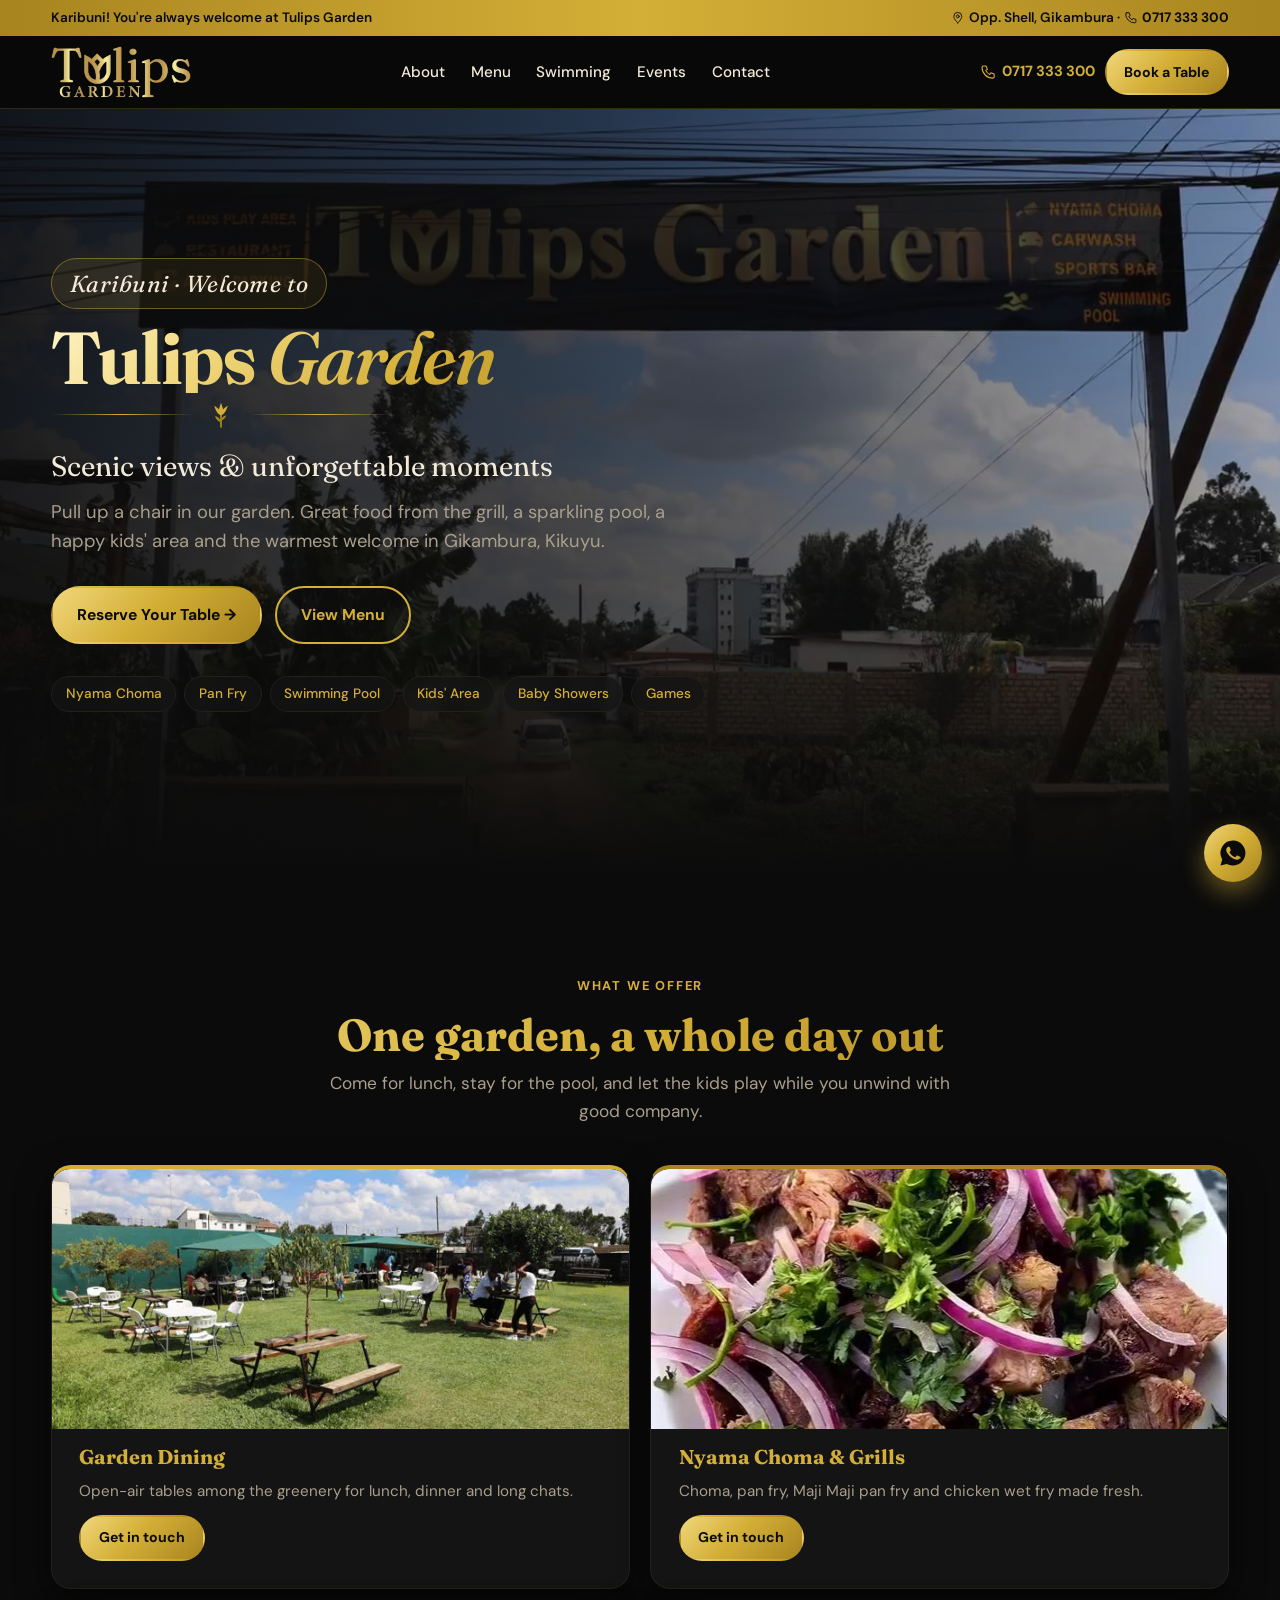
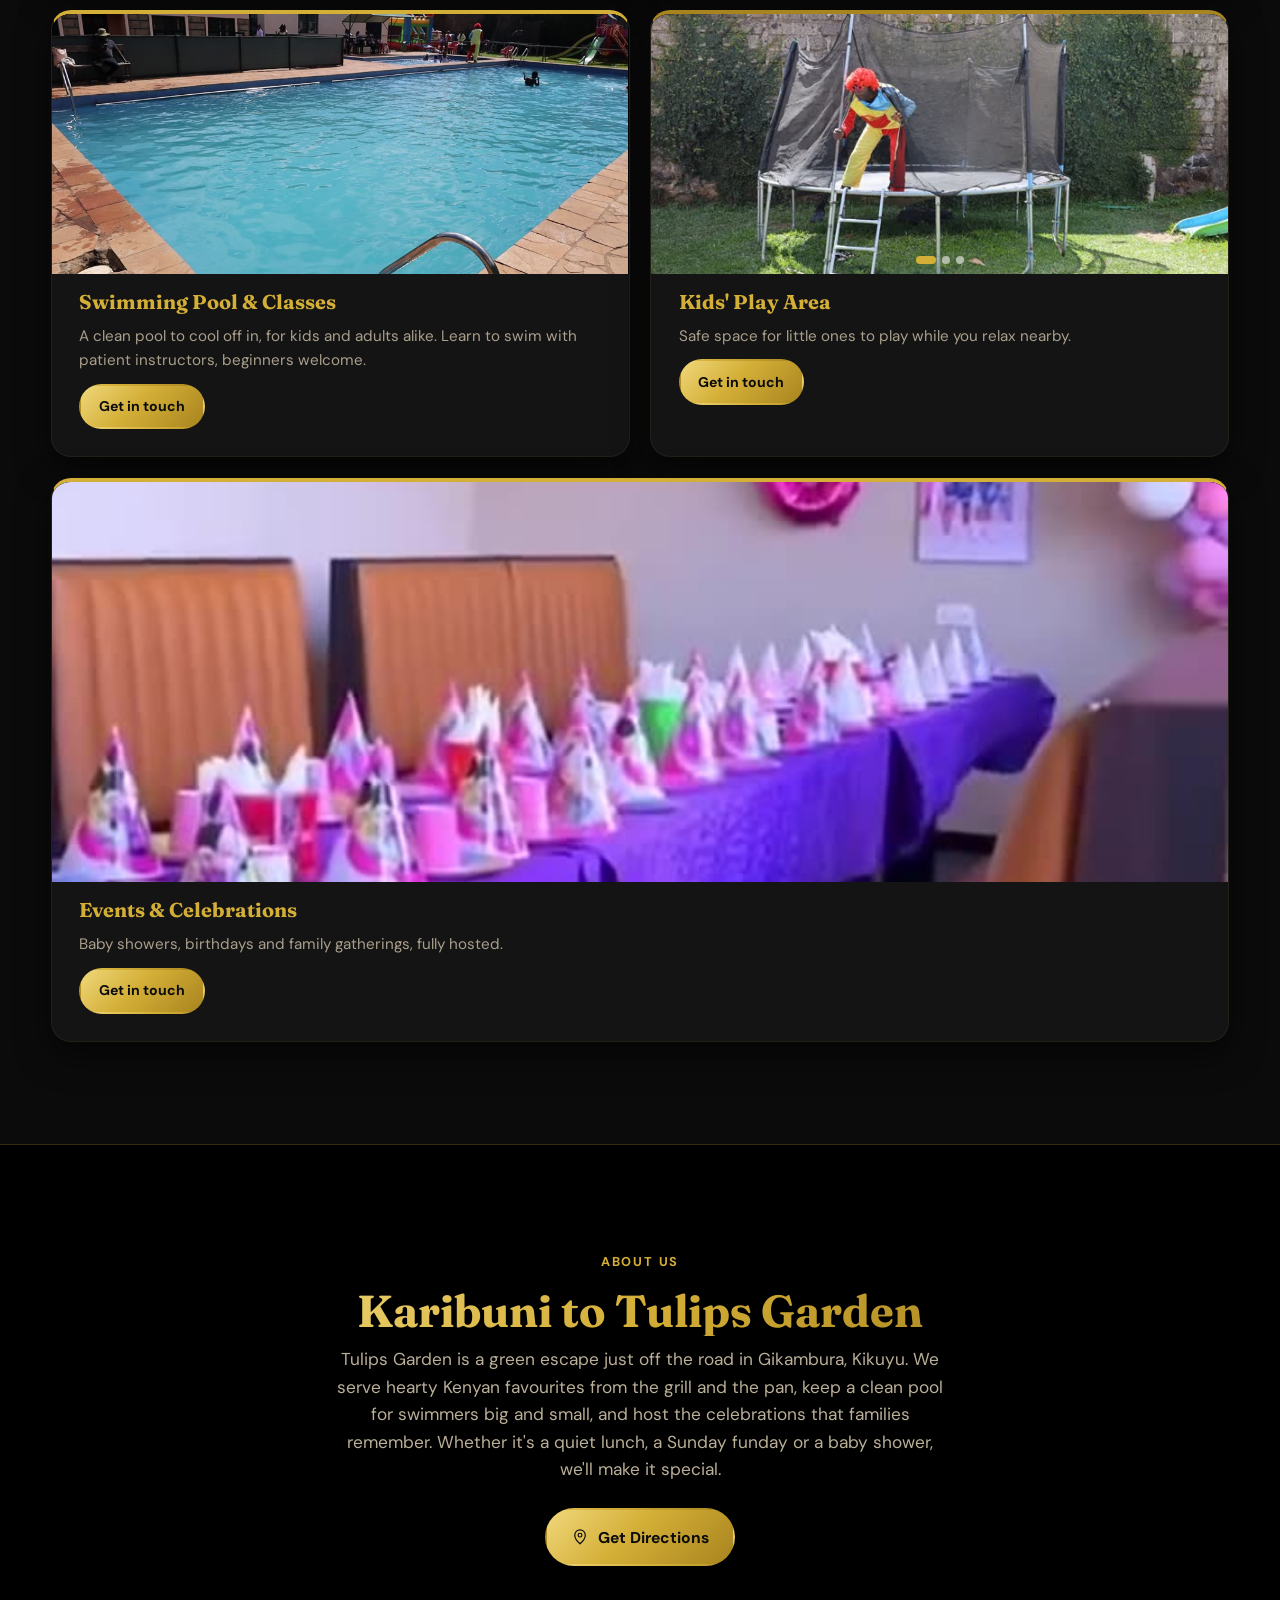
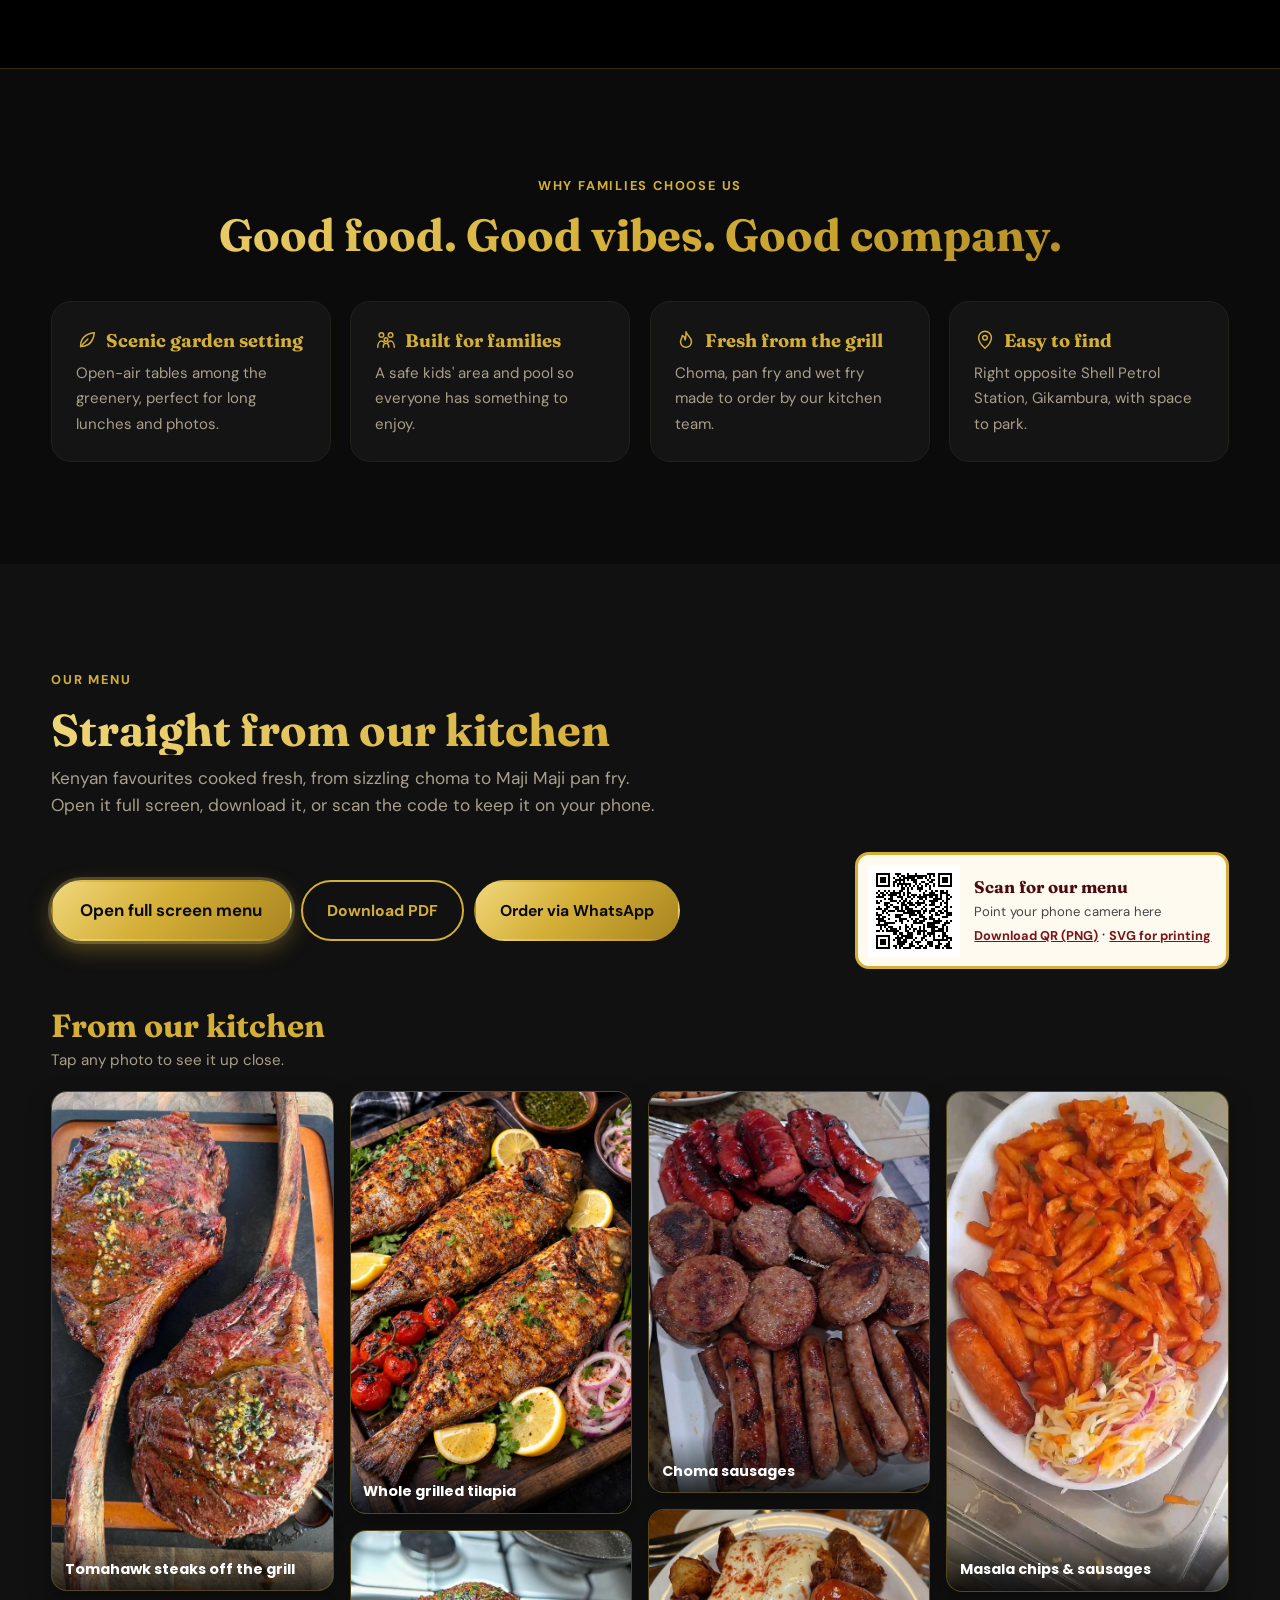
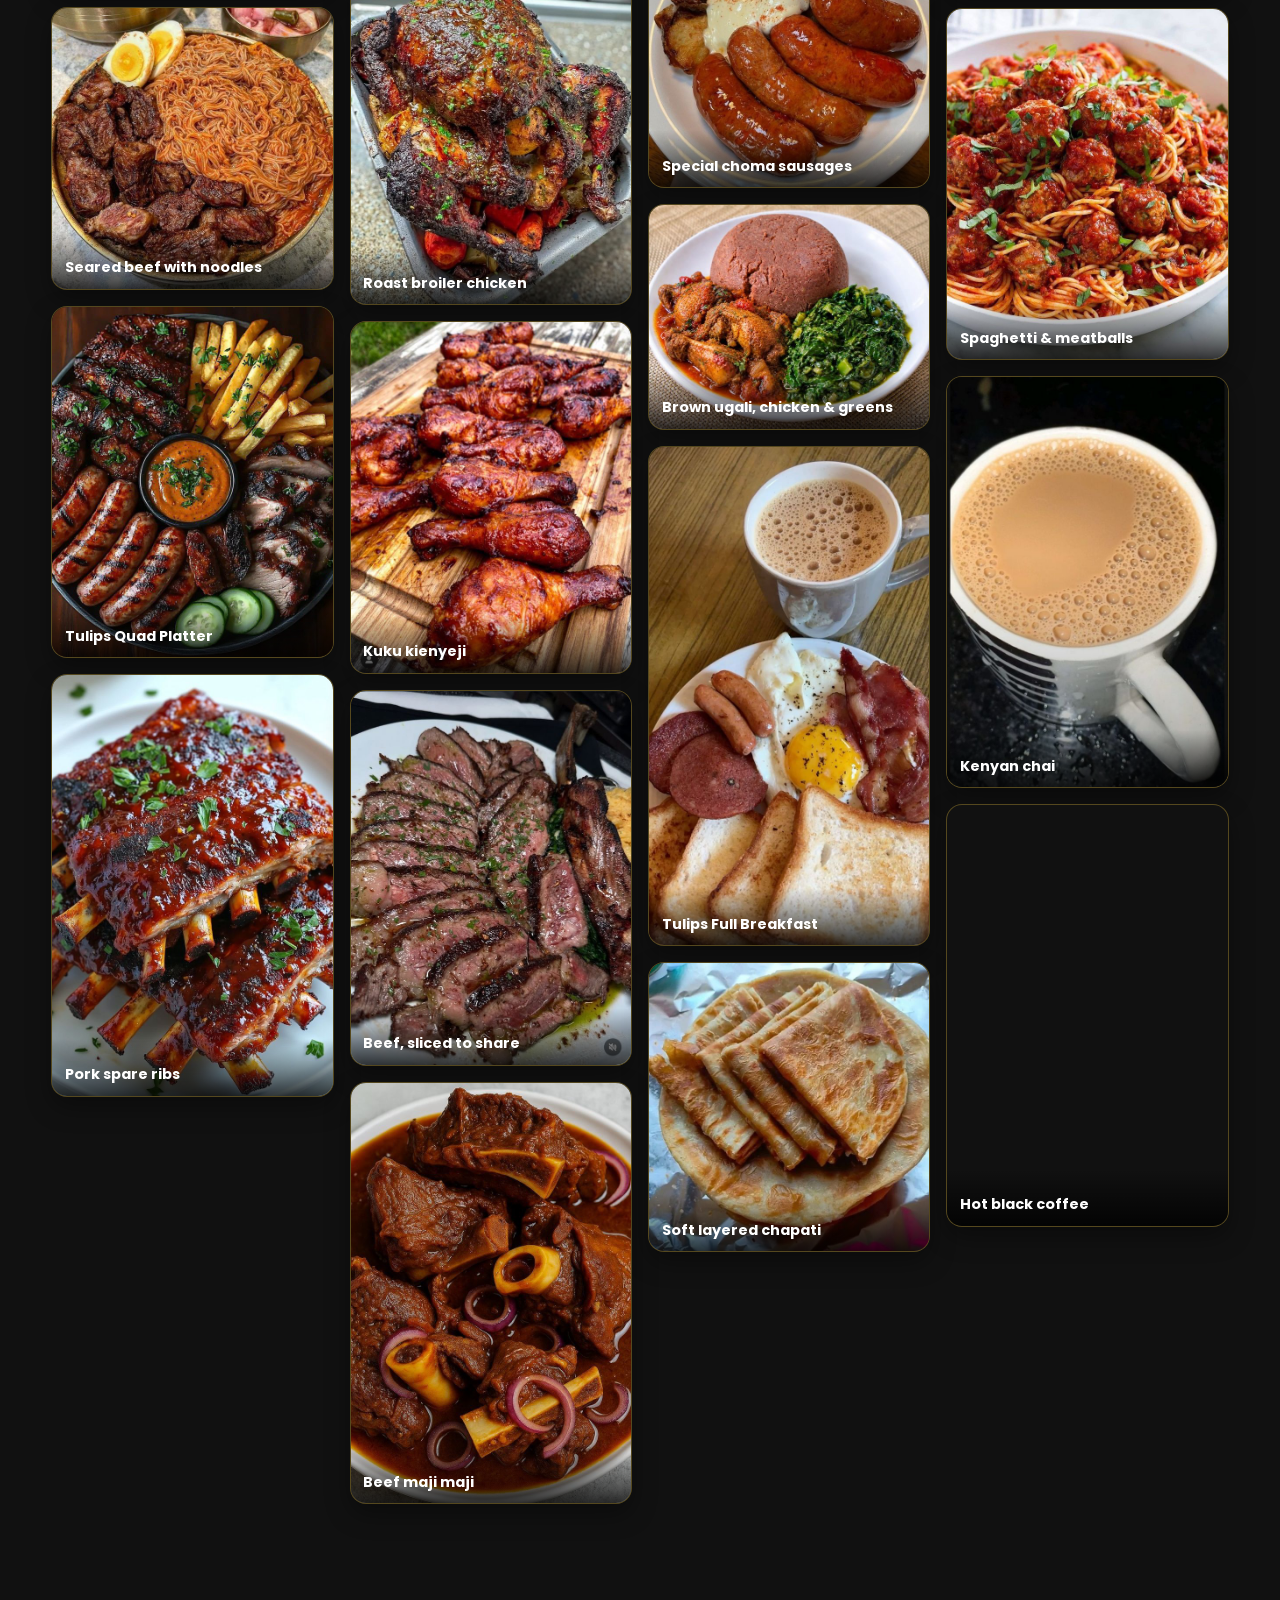
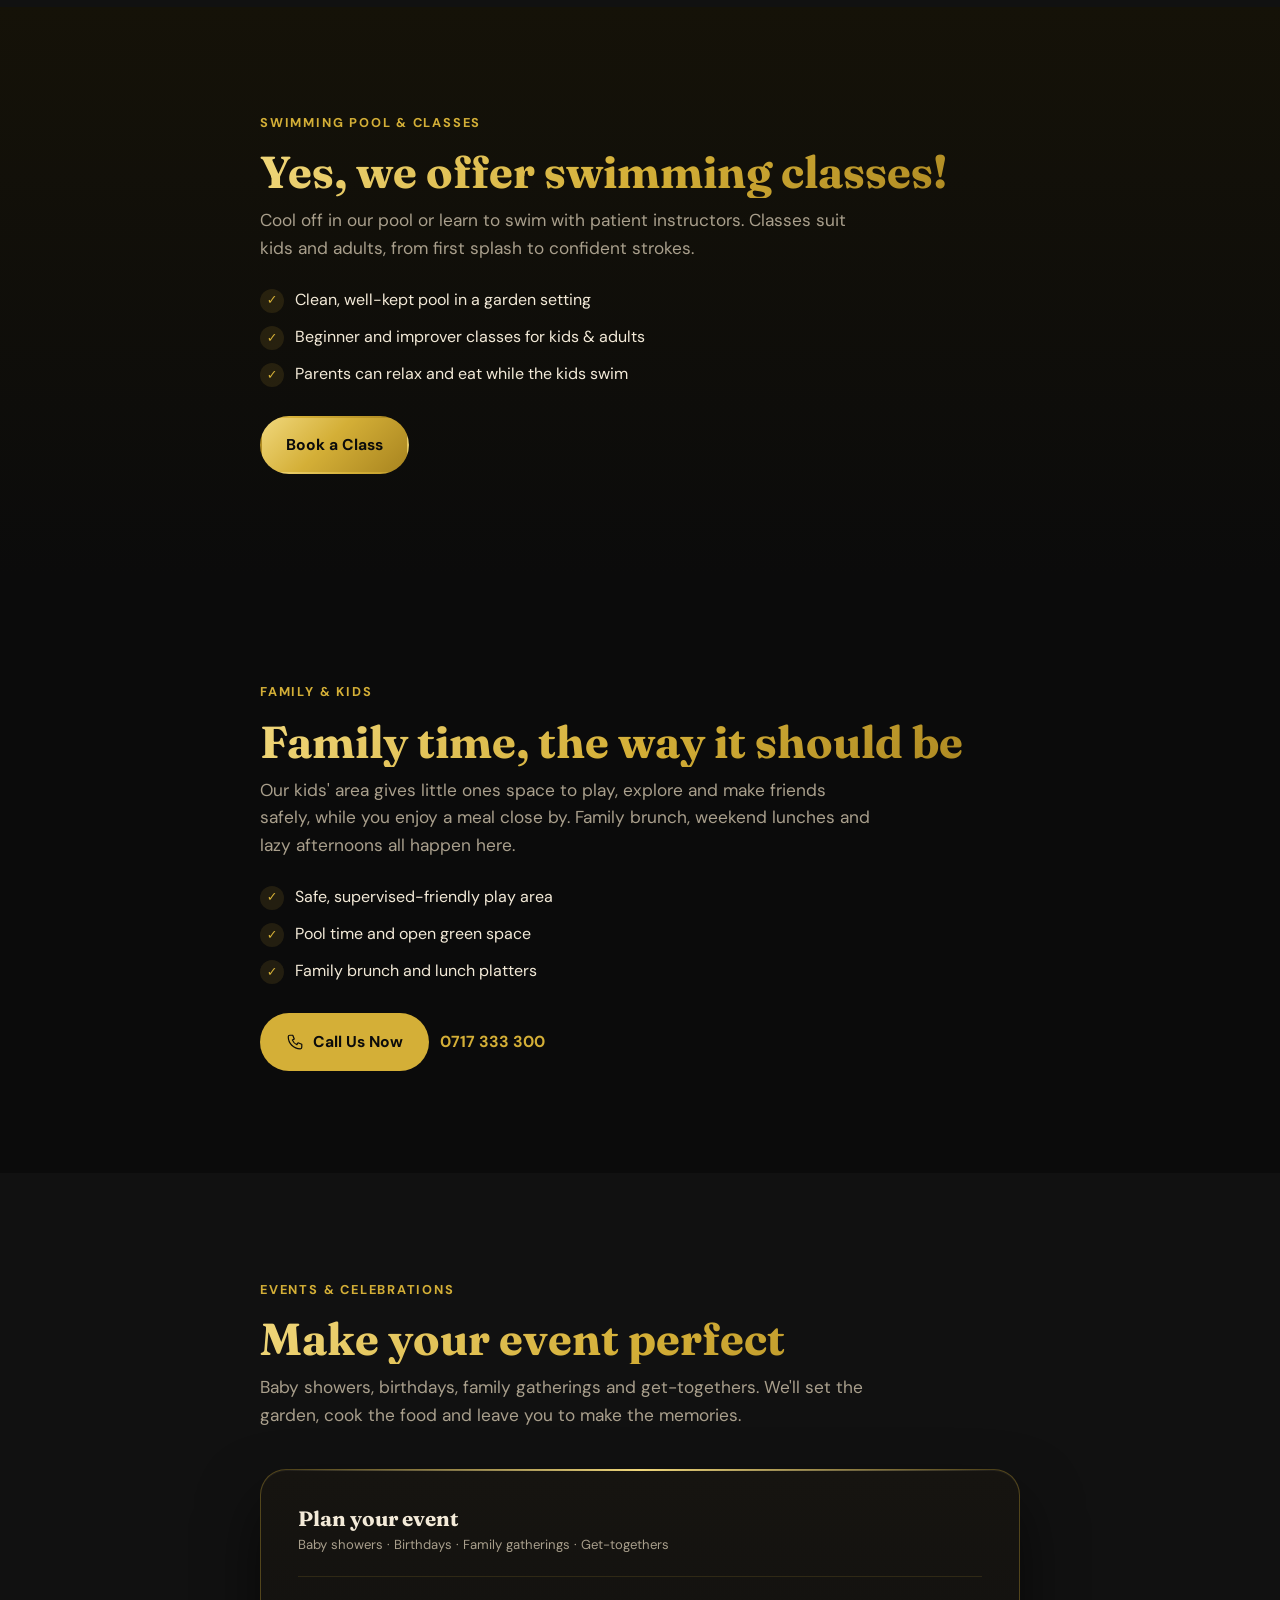
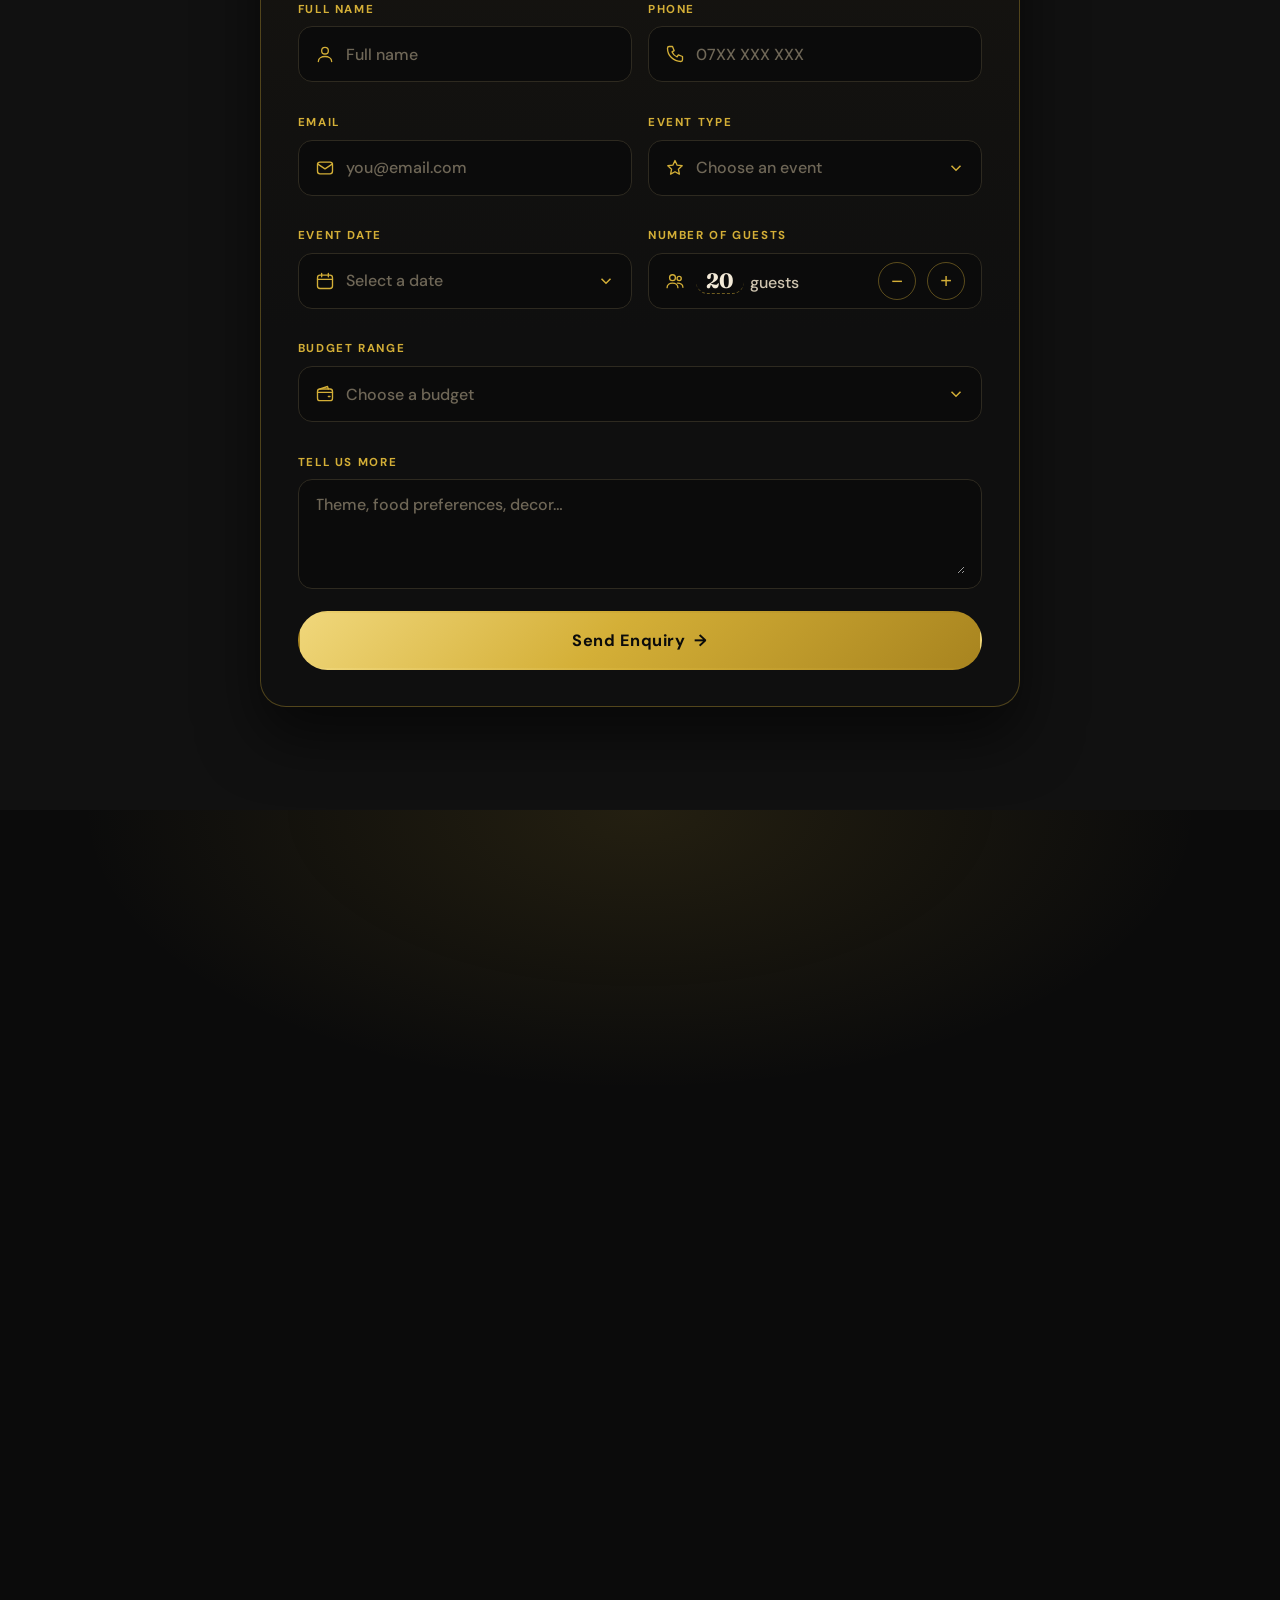
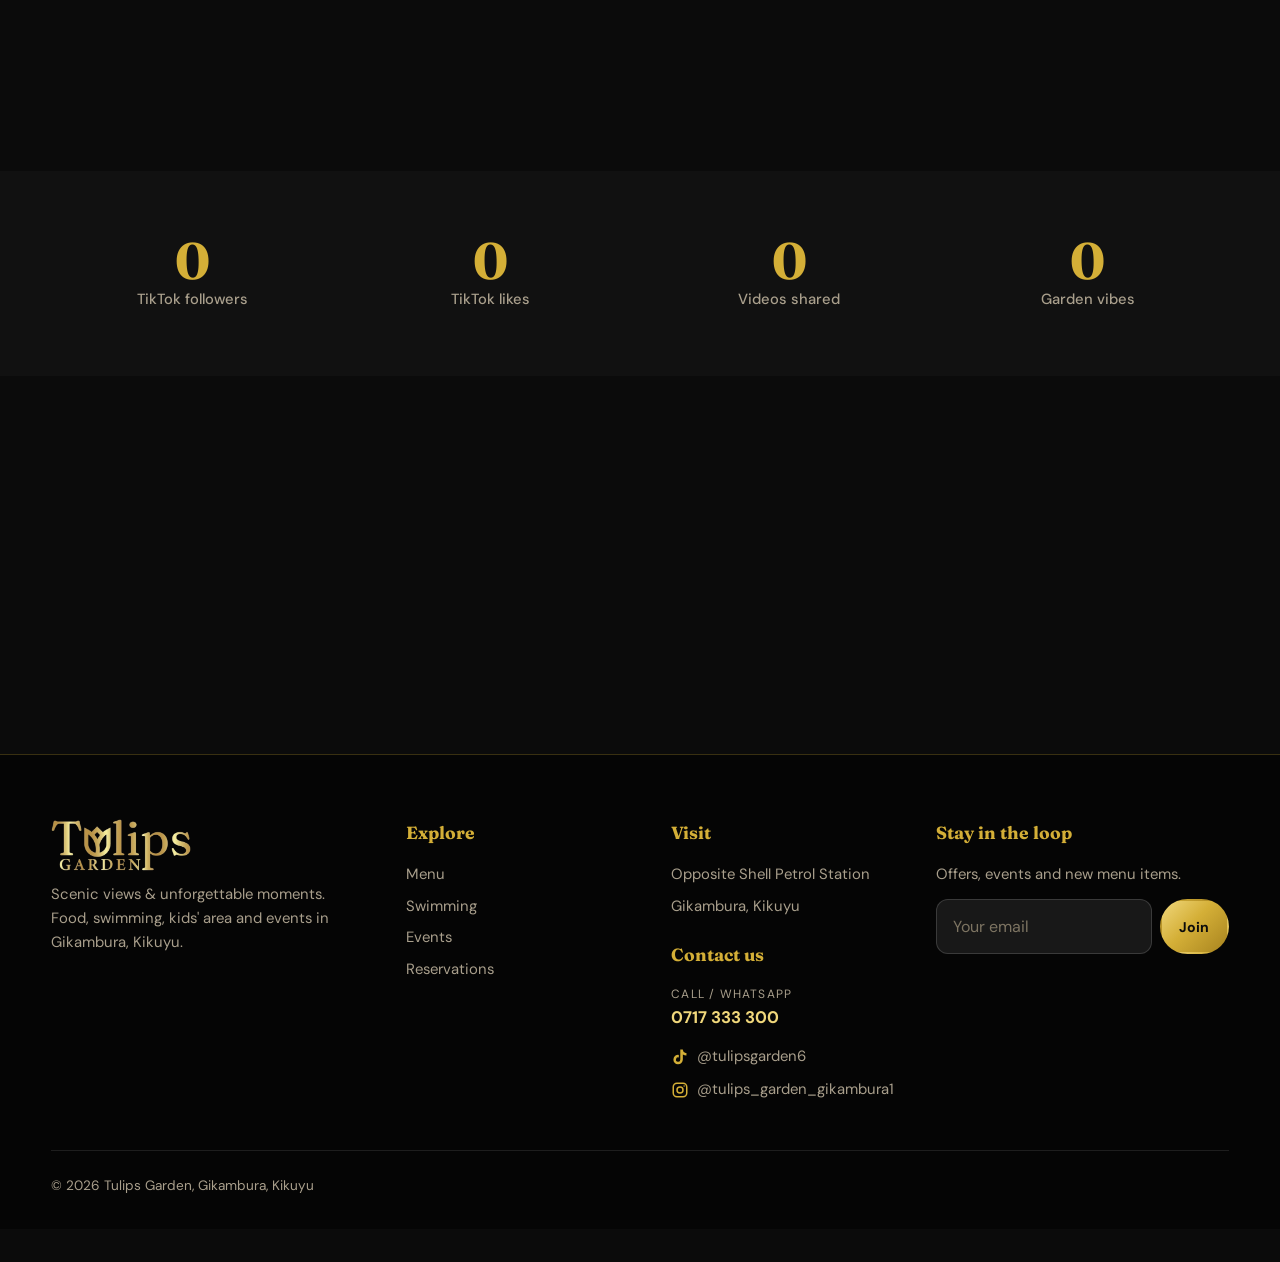
==== commit a60496ed: "Redesign menu in black & gold with large food photos built into each section - Three A4 landscape bo" ====
--- a/index.html
+++ b/index.html
@@ -862,6 +862,7 @@
   <div class="mv-bar">
     <img src="assets/tulips-logo.png" alt="Tulips Garden" width="480" height="179">
     <div class="acts">
+      <a class="mv-dl" href="menu.html?print" target="_blank" rel="noopener">Print</a>
       <a class="mv-dl" href="assets/menu/tulips-garden-menu.pdf" download>Download PDF</a>
       <button class="mv-close" type="button" id="menuClose">Close menu</button>
     </div>
--- a/assets/menu/menu.css
+++ b/assets/menu/menu.css
@@ -5,124 +5,121 @@
 @font-face{font-family:"TG Poppins";src:url(../fonts/Poppins-Medium.woff) format("woff");font-weight:500;font-display:swap}
 @font-face{font-family:"TG Poppins";src:url(../fonts/Poppins-Bold.woff) format("woff");font-weight:700;font-display:swap}
 
-.tm{--gold:#f0d77b;--gold-2:#d4af37;--gold-3:#a8841f;--red:#7a1418;--red-2:#4a0b0e;--txt:#efe6d2;--mut:#b9ad94;
-  container-type:inline-size;display:grid;gap:1.4rem;font-family:"TG Poppins",system-ui,sans-serif;color:var(--txt);
+.tm{--g1:#fff3c4;--g2:#f0d77b;--g3:#d4af37;--g4:#a8841f;--txt:#efe6d2;--mut:#a99f8c;
+  container-type:inline-size;display:grid;gap:1.6rem;font-family:"TG Poppins",system-ui,sans-serif;color:var(--txt);
   -webkit-print-color-adjust:exact;print-color-adjust:exact}
 .tm *{box-sizing:border-box;margin:0;padding:0}
-.tm-board{position:relative;isolation:isolate;overflow:hidden;border-radius:14px;font-size:clamp(11px,1.3cqi,16px);line-height:1.35;
-  aspect-ratio:297/210;padding:2.2em 2.4em;display:grid;gap:2.2em;
+
+/* Boards: black with a gold frame, corner ornaments and a soft gold glow */
+.tm-board{position:relative;isolation:isolate;overflow:hidden;border-radius:14px;font-size:clamp(10px,1.22cqi,15.5px);line-height:1.35;
+  aspect-ratio:297/210;padding:2.5em 2.7em;display:grid;gap:2em;
   background:
-    radial-gradient(60% 50% at 15% 10%,rgba(255,255,255,.05),transparent 70%),
-    radial-gradient(50% 60% at 90% 100%,rgba(255,255,255,.04),transparent 70%),
-    #121010;
-  box-shadow:0 18px 40px rgba(0,0,0,.5);border:1px solid rgba(212,175,55,.25)}
-/* grain texture */
-.tm-board::before{content:"";position:absolute;inset:0;z-index:-1;opacity:.22;mix-blend-mode:overlay;
-  background-image:url("data:image/svg+xml,%3Csvg xmlns='http://www.w3.org/2000/svg' width='220' height='220'%3E%3Cfilter id='n'%3E%3CfeTurbulence type='fractalNoise' baseFrequency='.85' numOctaves='3' stitchTiles='stitch'/%3E%3CfeColorMatrix values='0 0 0 0 1 0 0 0 0 1 0 0 0 0 1 0 0 0 .9 0'/%3E%3C/filter%3E%3Crect width='100%25' height='100%25' filter='url(%23n)'/%3E%3C/svg%3E")}
-.tm-swoosh{position:absolute;inset:0;width:100%;height:100%;z-index:-1;pointer-events:none}
-.tm-board.b1{grid-template-columns:1.12fr 1fr .95fr}
-.tm-board.b2{grid-template-columns:1fr 1.05fr 1.1fr 1fr;grid-template-rows:1fr auto}
-.tm-col{display:flex;flex-direction:column;gap:1.5em;min-width:0}
+    radial-gradient(50% 45% at 0% 0%,rgba(212,175,55,.17),transparent 70%),
+    radial-gradient(45% 45% at 100% 100%,rgba(212,175,55,.13),transparent 70%),
+    linear-gradient(160deg,#16130e,#070707 55%,#0e0c08);
+  border:1px solid rgba(212,175,55,.55);box-shadow:0 18px 40px rgba(0,0,0,.55)}
+.tm-board::after{content:"";position:absolute;inset:.85em;border:1px solid rgba(212,175,55,.4);border-radius:8px;pointer-events:none;z-index:-1}
+.tm-corner{position:absolute;width:3.4em;height:3.4em;z-index:2;pointer-events:none;fill:none;stroke:var(--g3);stroke-width:2.2}
+.tm-corner .thin{stroke-width:1;opacity:.7}.tm-corner .dia{fill:var(--g2);stroke:none}
+.tm-corner.tl{top:.35em;left:.35em}.tm-corner.tr{top:.35em;right:.35em;transform:scaleX(-1)}
+.tm-corner.bl{bottom:.35em;left:.35em;transform:scaleY(-1)}.tm-corner.br{bottom:.35em;right:.35em;transform:scale(-1)}
+.tm-col{display:flex;flex-direction:column;gap:.85em;min-width:0;min-height:0}
 
-/* Headings: small white word over a big gold display word */
-.tm-h{font-family:"TG Lora",Georgia,serif;line-height:.92;color:#fff}
-.tm-h small{display:block;font-family:"TG Poppins",sans-serif;font-weight:700;font-size:1.25em;letter-spacing:.06em;text-transform:uppercase;color:#fff}
-.tm-h b{display:block;font-weight:700;font-size:2.9em;letter-spacing:-.01em;background:linear-gradient(180deg,#fff3c4,#f0d77b 40%,#d4af37 75%,#a8841f);-webkit-background-clip:text;background-clip:text;color:transparent}
-.tm-h.huge b{font-size:4.6em;text-transform:uppercase;letter-spacing:-.02em;line-height:.86}
-.tm-h.huge.white b{background:none;color:#fff;-webkit-text-fill-color:#fff}
-.tm-h.it b{font-style:italic}
-.tm-h + *{margin-top:.6em}
-.tm-h + .tm-sub{margin-top:.8em}
-.tm-greens{margin-top:4.1em!important}
-.tm-sub{font-family:"TG Lora",serif;font-style:italic;font-weight:700;color:var(--gold-2);text-transform:uppercase;letter-spacing:.04em;font-size:1em;margin:.2em 0 .35em}
+/* Headings */
+.tm-h{font-family:"TG Lora",Georgia,serif;line-height:.95}
+.tm-h small{display:block;font-family:"TG Poppins",sans-serif;font-weight:700;font-size:.82em;letter-spacing:.3em;text-transform:uppercase;color:var(--g2);margin-bottom:.15em}
+.tm-h b{display:block;font-weight:700;font-style:italic;font-size:2.55em;letter-spacing:-.01em;background:linear-gradient(180deg,#fff7d6,#f0d77b 42%,#d4af37 72%,#a8841f);-webkit-background-clip:text;background-clip:text;color:transparent}
+.tm-orn{display:flex;align-items:center;gap:.5em;margin-top:-.35em}
+.tm-orn i{height:1px;flex:1;background:linear-gradient(90deg,var(--g3),transparent)}
+.tm-orn i:first-child{flex:0 0 1.8em;background:var(--g3)}
+.tm-orn svg{width:.6em;height:.6em;fill:var(--g2)}
+.tm-sub{font-family:"TG Lora",serif;font-style:italic;font-weight:700;color:var(--g2);text-transform:uppercase;letter-spacing:.08em;font-size:.95em;margin-top:.15em}
 
-/* Price lists */
-.tm-list{list-style:none;display:grid;gap:.28em}
-.tm-list li{display:grid;grid-template-columns:1fr auto;column-gap:.8em;align-items:baseline}
+/* Food photos */
+.tm-photos{display:grid;gap:.55em}
+.tm-photos.n2{grid-template-columns:1fr 1fr}.tm-photos.n3{grid-template-columns:repeat(3,1fr)}
+.tm-tile{position:relative;display:block;width:100%;aspect-ratio:1/1;padding:0;font:inherit;color:inherit;text-align:left;
+  border:1.5px solid var(--g3);border-radius:10px;overflow:hidden;background:#000;cursor:zoom-in;
+  box-shadow:0 6px 16px rgba(0,0,0,.55),0 0 0 3px rgba(212,175,55,.12)}
+.tm-tile img{position:absolute;inset:0;width:100%;height:100%;object-fit:cover;display:block;transition:transform .5s}
+.tm-tile:hover img,.tm-tile:focus-visible img{transform:scale(1.06)}
+.tm-tile:focus-visible{outline:2px solid var(--g1);outline-offset:2px}
+.tm-tile .cap{position:absolute;left:0;right:0;bottom:0;display:flex;justify-content:space-between;align-items:flex-end;gap:.4em;
+  padding:2em .6em .5em;background:linear-gradient(180deg,transparent,rgba(0,0,0,.9))}
+.tm-tile .cap span{font-weight:600;font-size:.84em;line-height:1.15;color:#fff;text-shadow:0 1px 3px #000}
+.tm-tile .cap b{flex:none;font-size:.78em;font-weight:700;color:#111;background:linear-gradient(135deg,var(--g1),var(--g2),var(--g3));padding:.15em .55em;border-radius:999px;white-space:nowrap}
+.tm-photos.n3 .cap{padding:1.6em .4em .35em}.tm-photos.n3 .cap span{font-size:.7em}.tm-photos.n3 .cap b{font-size:.66em;padding:.1em .4em}
+.tm-photos.wide .tm-tile{aspect-ratio:16/8}
+.b1 .tm-photos.wide{flex:1;min-height:6em}.b1 .tm-photos.wide .tm-tile{aspect-ratio:auto;height:100%}
+.b3 .tm-photos.n2 .tm-tile{aspect-ratio:4/5}
+.tm-ribbon{position:absolute;top:.8em;left:.8em;font-size:.72em;font-weight:700;letter-spacing:.22em;text-transform:uppercase;color:#111;background:linear-gradient(135deg,var(--g1),var(--g2),var(--g3));padding:.35em .9em;border-radius:4px;box-shadow:0 3px 10px rgba(0,0,0,.5)}
+
+/* Price lists with dotted gold leaders */
+.tm-list{list-style:none;display:grid;gap:.32em}
+.tm-list li{display:grid;grid-template-columns:minmax(0,max-content) minmax(.8em,1fr) auto;column-gap:.4em;align-items:baseline}
+.tm-list i{align-self:end;margin-bottom:.32em;border-bottom:1.5px dotted rgba(212,175,55,.6)}
 .tm-list .n{font-weight:500;color:var(--txt)}
-.tm-list .p{font-weight:700;color:#fff;font-variant-numeric:tabular-nums;text-align:right}
-.tm-list .d{grid-column:1/-1;font-size:.82em;color:var(--mut);margin-top:-.15em}
-.tm-list.lead .n{color:#fff}
-.tm-cur{font-size:.78em;color:var(--mut);letter-spacing:.08em;text-transform:uppercase}
+.tm-list .p{font-weight:700;color:var(--g2);font-variant-numeric:tabular-nums;text-align:right}
+.tm-list .d{grid-column:1/-1;font-size:.8em;color:var(--mut);margin-top:-.1em}
+.tm-cur{font-size:.74em;color:var(--mut);letter-spacing:.14em;text-transform:uppercase}
 
-/* Mains table */
+/* Page 1 */
+.tm-board.b1{grid-template-columns:1.18fr 1fr;gap:2.4em}
+.tm-platter{position:relative;display:flex;flex-direction:column;border:1px solid rgba(212,175,55,.55);border-radius:12px;overflow:hidden;
+  background:linear-gradient(160deg,rgba(212,175,55,.13),rgba(0,0,0,.55) 60%)}
+.tm-platter.feature{flex:1;min-height:0}
+.tm-platter.feature > .tm-tile{flex:1;aspect-ratio:auto;min-height:7em;border:0;border-bottom:1.5px solid var(--g3);border-radius:0;box-shadow:none}
+.tm-photos.strip{padding:.55em .55em 0}.tm-photos.strip .tm-tile{aspect-ratio:16/10;border-radius:8px}
+.tm-pbody{padding:.75em 1em .85em;display:grid;grid-template-columns:1fr auto;gap:.25em .8em;align-items:start}
+.tm-pbody h4{font-family:"TG Lora",serif;font-style:italic;font-weight:700;text-transform:uppercase;font-size:1.3em;line-height:1.1;color:var(--g2);letter-spacing:.02em}
+.tm-pbody h4 span{display:block;font-family:"TG Poppins",sans-serif;font-style:normal;font-size:.56em;letter-spacing:.22em;color:var(--txt);opacity:.85;margin-top:.2em}
+.tm-price{font-weight:700;font-size:1.2em;color:#111;background:linear-gradient(135deg,var(--g1),var(--g2),var(--g3));padding:.2em .7em;border-radius:999px;white-space:nowrap}
+.tm-price small{font-size:.68em;font-weight:500}
+.tm-pbody p{grid-column:1/-1;font-size:.86em;color:var(--txt)}
+.tm-pbody .tag{grid-column:1/-1;justify-self:start;margin-top:.2em;font-size:.72em;font-weight:700;letter-spacing:.08em;text-transform:uppercase;color:var(--g2);border:1px dashed rgba(240,215,123,.6);padding:.15em .6em;border-radius:6px}
+.tm-note{font-style:italic;font-size:.82em;color:var(--g2);opacity:.9}
+.tm-brand{text-align:center;display:flex;flex-direction:column;align-items:center;gap:.15em}
+.tm-brand img{width:62%;max-width:none;height:auto;display:block;filter:drop-shadow(0 4px 10px rgba(0,0,0,.6))}
+.tm-brand .menu-word{font-family:"TG Lora",serif;font-weight:700;font-size:3.3em;line-height:.95;letter-spacing:.2em;text-transform:uppercase;padding-left:.2em;background:linear-gradient(180deg,#fff7d6,#f0d77b 45%,#d4af37 75%,#a8841f);-webkit-background-clip:text;background-clip:text;color:transparent}
+.tm-brand .tag{font-size:.7em;font-weight:700;letter-spacing:.34em;text-transform:uppercase;color:var(--txt);border-top:1px solid rgba(212,175,55,.5);border-bottom:1px solid rgba(212,175,55,.5);padding:.3em 1.2em}
+.tm-callbar{display:flex;align-items:center;justify-content:center;gap:.8em;padding:.55em 1em;border-radius:10px;border:1px solid var(--g3);background:linear-gradient(90deg,rgba(212,175,55,.08),rgba(212,175,55,.2),rgba(212,175,55,.08))}
+.tm-callbar svg{width:1.5em;height:1.5em;fill:none;stroke:var(--g2);stroke-width:1.8;flex:none}
+.tm-callbar small{display:block;font-size:.66em;letter-spacing:.14em;text-transform:uppercase;color:var(--mut)}
+.tm-callbar b{font-size:1.45em;color:var(--g1);letter-spacing:.03em;white-space:nowrap}
+
+/* Page 2 */
+.tm-board.b2{grid-template-columns:1.28fr 1fr;gap:2.4em}
+.tm-mosaic{display:grid;grid-template-columns:repeat(3,1fr);grid-template-rows:repeat(2,1fr);gap:.7em;min-height:0}
+.tm-mosaic .tm-tile{aspect-ratio:auto;height:100%}
 .tm-table{width:100%;border-collapse:collapse;font-variant-numeric:tabular-nums}
-.tm-table th{font-size:.74em;font-weight:700;letter-spacing:.1em;text-transform:uppercase;color:var(--gold-2);text-align:right;padding:0 0 .35em .6em;white-space:nowrap}
+.tm-table th{font-size:.7em;font-weight:700;letter-spacing:.12em;text-transform:uppercase;color:var(--g3);text-align:right;padding:0 0 .45em .6em;white-space:nowrap;border-bottom:1px solid rgba(212,175,55,.6)}
 .tm-table th:first-child{text-align:left;padding-left:0}
-.tm-table td{padding:.28em 0;border-bottom:1px dashed rgba(212,175,55,.18);vertical-align:baseline}
-.tm-table td.p{text-align:right;font-weight:700;color:#fff;padding-left:.6em;white-space:nowrap}
+.tm-table td{padding:.36em 0;border-bottom:1px dotted rgba(212,175,55,.35);vertical-align:baseline}
+.tm-table td.p{text-align:right;font-weight:700;color:var(--g2);padding-left:.6em;white-space:nowrap}
 .tm-table td.p.e{color:var(--mut);font-weight:400}
 .tm-table .n{font-weight:500}
-.tm-table .d{display:block;font-size:.78em;color:var(--mut)}
+.tm-table .d{display:block;font-size:.76em;color:var(--mut)}
+.tm-box{margin-top:auto;padding:.75em 1em;border:1px solid var(--g3);border-radius:10px;background:linear-gradient(135deg,rgba(212,175,55,.16),rgba(0,0,0,.4))}
+.tm-box b{display:block;font-family:"TG Lora",serif;font-style:italic;font-size:1.2em;color:var(--g2)}
+.tm-box span{font-size:.84em}
 
-/* Platters */
-.tm-platter{position:relative;padding:1em 1.1em 1em;border-radius:12px;background:linear-gradient(135deg,rgba(122,20,24,.55),rgba(30,8,9,.6));border:1px solid rgba(240,215,123,.35)}
-.tm-platter + .tm-platter{margin-top:.9em}
-.tm-platter h4{font-family:"TG Lora",serif;font-style:italic;font-weight:700;text-transform:uppercase;font-size:1.22em;color:var(--gold);letter-spacing:.02em;padding-right:5.5em}
-.tm-platter h4 span{display:block;font-family:"TG Poppins",sans-serif;font-style:normal;font-size:.62em;letter-spacing:.14em;color:#fff;opacity:.85}
-.tm-platter .price{position:absolute;top:.9em;right:1em;font-weight:700;font-size:1.15em;color:#120d05;background:linear-gradient(135deg,#fff3c4,#f0d77b,#d4af37);padding:.2em .65em;border-radius:999px;white-space:nowrap}
-.tm-platter .price small{font-size:.7em;font-weight:500}
-.tm-platter p{font-size:.88em;color:var(--txt);margin-top:.45em}
-.tm-platter .tag{display:inline-block;margin-top:.55em;font-size:.76em;font-weight:700;letter-spacing:.06em;text-transform:uppercase;color:var(--gold);border:1px dashed rgba(240,215,123,.55);padding:.15em .6em;border-radius:6px}
-.tm-note{font-style:italic;font-size:.85em;color:#ff8f7a}
-
-/* Brand block */
-.tm-brand{text-align:center;display:flex;flex-direction:column;align-items:center;gap:.5em}
-.tm-brand img{width:78%;max-width:none;height:auto;display:block;filter:drop-shadow(0 4px 10px rgba(0,0,0,.5))}
-.tm-brand .menu-word{font-family:"TG Lora",serif;font-weight:700;font-size:4.2em;line-height:.9;letter-spacing:.04em;background:linear-gradient(180deg,#fff3c4,#f0d77b 45%,#d4af37 75%,#a8841f);-webkit-background-clip:text;background-clip:text;color:transparent}
-.tm-brand .rule{width:60%;height:1px;background:linear-gradient(90deg,transparent,#d4af37,transparent)}
-.tm-band{margin-top:auto;align-self:center;background:linear-gradient(90deg,#4a0b0e,#7a1418,#4a0b0e);border:1px solid rgba(240,215,123,.4);color:#fff;font-weight:700;letter-spacing:.24em;font-size:.86em;padding:.45em 1.4em;border-radius:6px;text-transform:uppercase;white-space:nowrap}
-
-/* Contact panel */
-.tm-contact{margin-top:auto;background:rgba(0,0,0,.55);border:1px solid rgba(212,175,55,.3);border-radius:12px;padding:1em;display:grid;gap:.55em;text-align:center}
-.tm-contact .call{display:flex;align-items:center;justify-content:center;gap:.7em;background:linear-gradient(90deg,#4a0b0e,#7a1418);border-radius:8px;padding:.5em .8em}
-.tm-contact .call small{font-size:.66em;line-height:1.2;text-transform:uppercase;letter-spacing:.06em;text-align:left;color:#f3d7d0}
-.tm-contact .call b{font-size:1.6em;color:#fff;letter-spacing:.02em;white-space:nowrap}
-.tm-contact .ln{font-size:.85em;color:var(--txt);display:flex;align-items:center;justify-content:center;gap:.4em}
-.tm-contact svg{width:1.05em;height:1.05em;flex:none;fill:none;stroke:var(--gold-2);stroke-width:2}
-
-/* Decorations and QR */
-.tm-icon{width:5.2em;height:auto;display:block;margin:.3em 0 0 auto}
-.tm-qr{margin-top:auto;display:flex;align-items:center;gap:.9em;background:#fffaf0;color:#111;border-radius:12px;padding:.7em .9em;border:3px solid var(--gold-2)}
-.tm-qr img{width:6.6em;height:6.6em;display:block;image-rendering:pixelated;flex:none}
-.tm-qr b{display:block;font-family:"TG Lora",serif;font-size:1.15em;line-height:1.1;color:#4a0b0e}
-.tm-qr span{font-size:.78em;color:#333}
-.tm-strip{grid-column:1/-1;display:grid;grid-template-columns:auto 1fr auto auto;align-items:center;gap:1.6em;padding:1.1em 1.4em;border-radius:14px;background:linear-gradient(90deg,rgba(0,0,0,.7),rgba(74,11,14,.85) 50%,rgba(0,0,0,.7));border:1px solid rgba(240,215,123,.4)}
-.tm-strip > img{width:10em;height:auto;max-width:none}
-.tm-strip .txt b{display:block;font-family:"TG Lora",serif;font-style:italic;font-size:1.9em;line-height:1.05;color:#ecc95a}
-.tm-strip .txt span{font-size:.9em;color:var(--txt)}
-.tm-strip .call{text-align:center;padding:.4em 1em;border-left:1px solid rgba(240,215,123,.35);border-right:1px solid rgba(240,215,123,.35)}
-.tm-strip .call small{display:block;font-size:.72em;letter-spacing:.12em;text-transform:uppercase;color:var(--mut)}
-.tm-strip .call b{font-size:1.55em;white-space:nowrap;color:#fff}
-.tm-strip .tm-qr{margin-top:0}
-.tm-foot{font-size:.74em;color:var(--mut);font-style:italic}
-
-/* Food photos */
-.tm-ph{display:block;width:2.7em;height:2.7em;flex:none;border-radius:50%;overflow:hidden;padding:0;border:1.5px solid var(--gold-2);background:#1d1414;cursor:zoom-in;box-shadow:0 2px 6px rgba(0,0,0,.5);transition:transform .2s}
-.tm-ph img{width:100%;height:100%;object-fit:cover;display:block}
-.tm-ph:hover,.tm-ph:focus-visible{transform:scale(1.12);outline:none;box-shadow:0 0 0 2px var(--gold),0 4px 12px rgba(0,0,0,.6)}
-.tm-ph.none{border-color:transparent;background:none;box-shadow:none;cursor:default;height:0}
-.tm-list.has-ph{gap:.38em}
-.tm-list.has-ph li{grid-template-columns:2.7em 1fr auto;align-items:center}
-.tm-list.has-ph .d{grid-column:2/-1}
-.tm-list.has-ph li:has(.d){row-gap:0}
-.tm-list.has-ph li:has(.d) .tm-ph{grid-row:span 2}
-.tm-cell{display:flex;align-items:center;gap:.8em}
-.tm-table td{vertical-align:middle}
-.tm-table .tm-ph{width:2.4em;height:2.4em}
-.tm-table .tm-ph.none{height:0}
-.tm-platter.has-ph{display:grid;grid-template-columns:4.6em 1fr;column-gap:.9em;align-items:start}
-.tm-platter.has-ph > *{grid-column:2}
-.tm-platter.has-ph > .tm-ph{grid-column:1;grid-row:1 / span 4;width:4.6em;height:4.6em;border-radius:10px;align-self:center}
-.tm-platter.has-ph .tag{justify-self:start}
-
-/* Large photo viewer */
-.tm-viewer{position:fixed;inset:0;z-index:2147483000;display:none;align-items:center;justify-content:center;padding:4vmin;background:rgba(8,6,6,.9);backdrop-filter:blur(4px)}
-.tm-viewer.open{display:flex}
-.tm-viewer figure{margin:0;max-width:min(92vw,900px);text-align:center}
-.tm-viewer img{display:block;max-width:100%;max-height:80vh;width:auto;height:auto;margin:auto;border-radius:12px;border:2px solid #d4af37;box-shadow:0 20px 50px rgba(0,0,0,.6)}
-.tm-viewer figcaption{margin-top:.8rem;font:italic 700 1.3rem "TG Lora",Georgia,serif;color:#f0d77b}
-.tm-viewer-x{position:absolute;top:1rem;right:1rem;width:2.6rem;height:2.6rem;border-radius:50%;border:1px solid #d4af37;background:rgba(0,0,0,.6);color:#f0d77b;font-size:1.6rem;line-height:1;cursor:pointer}
+/* Page 3 */
+.tm-board.b3{grid-template-columns:repeat(4,1fr);grid-template-rows:1fr auto auto;gap:1.2em 1.8em}
+.tm-strip{grid-column:1/-1;display:grid;grid-template-columns:auto 1fr auto auto;align-items:center;gap:1.4em;padding:.8em 1.2em;border-radius:12px;
+  background:linear-gradient(90deg,#000,rgba(212,175,55,.16) 50%,#000);border:1px solid var(--g3)}
+.tm-strip > img{width:8.5em;height:auto;max-width:none}
+.tm-strip .txt b{display:block;font-family:"TG Lora",serif;font-style:italic;font-size:1.55em;line-height:1.05;color:var(--g2)}
+.tm-strip .txt > span{display:block;font-size:.8em;color:var(--txt)}
+.tm-strip .ln{display:inline-flex!important;align-items:center;gap:.35em;margin:.25em 1.2em 0 0;color:var(--mut)}
+.tm-strip .ln svg{width:1.05em;height:1.05em;fill:none;stroke:var(--g3);stroke-width:2}
+.tm-strip .call{text-align:center;padding:.3em 1.1em;border-left:1px solid rgba(240,215,123,.4);border-right:1px solid rgba(240,215,123,.4)}
+.tm-strip .call small{display:block;font-size:.68em;letter-spacing:.14em;text-transform:uppercase;color:var(--mut)}
+.tm-strip .call b{font-size:1.45em;white-space:nowrap;color:var(--g1)}
+.tm-qr{display:flex;align-items:center;gap:.8em;background:#0b0b0b;border-radius:10px;padding:.5em .8em .5em .5em;border:1.5px solid var(--g3)}
+.tm-qr img{width:5.4em;height:5.4em;display:block;image-rendering:pixelated;flex:none;border-radius:4px;border:3px solid #fff}
+.tm-qr b{display:block;font-family:"TG Lora",serif;font-size:1.05em;line-height:1.1;color:var(--g2)}
+.tm-qr span{font-size:.72em;color:var(--mut)}
+.tm-foot{grid-column:1/-1;font-size:.7em;color:var(--mut);font-style:italic;text-align:center;margin-top:-.4em}
 
 /* Food gallery (website menu section) */
 .food-gallery{columns:4 210px;column-gap:1rem;margin-top:1.2rem}
@@ -139,40 +136,44 @@
   .fg-tile span{font-size:.82rem}
 }
 
-/* Phones and small tablets: stack the columns */
-@container (max-width:760px){
-  .tm-board{aspect-ratio:auto;font-size:14px;padding:1.6em 1.3em;gap:2em;border-radius:12px}
-  .tm-board.b1,.tm-board.b2{grid-template-columns:1fr}
-  .tm-board.b1 .c-brand{order:-1}
-  .tm-h.huge b{font-size:3.6em}
-  .tm-brand img{width:70%}
-  .tm-brand .menu-word{font-size:3.2em}
-  .tm-swoosh{height:auto;top:auto}
-  .tm-icon{display:none}
-  .tm-greens{margin-top:0!important}
-  .tm-board.b2{grid-template-rows:none}
-  .tm-ph{width:3.2em;height:3.2em}
-  .tm-list.has-ph li{grid-template-columns:3.2em 1fr auto}
-  .tm-table .tm-ph{width:2.8em;height:2.8em}
-  .tm-strip{grid-template-columns:1fr;text-align:center;justify-items:center;gap:1em}
-  .tm-strip .call{border:0;border-top:1px solid rgba(240,215,123,.35);border-bottom:1px solid rgba(240,215,123,.35);padding:.6em 2em}
-}
+/* Large photo viewer */
+.tm-viewer{position:fixed;inset:0;z-index:2147483000;display:none;align-items:center;justify-content:center;padding:4vmin;background:rgba(8,6,6,.92);backdrop-filter:blur(4px)}
+.tm-viewer.open{display:flex}
+.tm-viewer figure{margin:0;max-width:min(92vw,900px);text-align:center}
+.tm-viewer img{display:block;max-width:100%;max-height:80vh;width:auto;height:auto;margin:auto;border-radius:12px;border:2px solid #d4af37;box-shadow:0 20px 50px rgba(0,0,0,.6)}
+.tm-viewer figcaption{margin-top:.8rem;font:italic 700 1.3rem "TG Lora",Georgia,serif;color:#f0d77b}
+.tm-viewer-x{position:absolute;top:1rem;right:1rem;width:2.6rem;height:2.6rem;border-radius:50%;border:1px solid #d4af37;background:rgba(0,0,0,.6);color:#f0d77b;font-size:1.6rem;line-height:1;cursor:pointer}
+
+/* Small tablets */
 @container (min-width:761px) and (max-width:1000px){
   .tm-board{aspect-ratio:auto;font-size:13px}
-  .tm-board.b2{grid-template-columns:1fr 1fr;grid-template-rows:none}
-  .tm-strip{grid-template-columns:1fr auto}
-  .tm-strip > img{display:none}
+  .tm-board.b3{grid-template-columns:1fr 1fr;grid-template-rows:none}
+  .tm-mosaic{grid-auto-rows:13em;grid-template-rows:none}
+  .tm-platter.feature > .tm-tile{min-height:18em}
+  .tm-strip{grid-template-columns:1fr auto}.tm-strip > img{display:none}
+}
+/* Phones: stack everything */
+@container (max-width:760px){
+  .tm-board{aspect-ratio:auto;font-size:14px;padding:2em 1.4em;gap:2em}
+  .tm-board.b1,.tm-board.b2,.tm-board.b3{grid-template-columns:1fr;grid-template-rows:none}
+  .tm-board.b1 .tm-col:last-child{order:-1}
+  .tm-board.b2 .tm-mosaic{order:1}
+  .tm-mosaic{grid-template-columns:1fr 1fr;grid-template-rows:none;grid-auto-rows:11em}
+  .tm-platter.feature > .tm-tile{min-height:15em}
+  .tm-brand img{width:66%}
+  .b1 .tm-photos.wide .tm-tile{aspect-ratio:16/10;height:auto}
+  .tm-strip{grid-template-columns:1fr;text-align:center;justify-items:center;gap:1em}
+  .tm-strip .call{border:0;border-top:1px solid rgba(240,215,123,.4);border-bottom:1px solid rgba(240,215,123,.4);padding:.6em 2em}
+  .tm-strip .ln{margin:.3em .6em 0}
 }
 
 /* Print: each board fills one A4 landscape page */
 @media print{
   @page{size:A4 landscape;margin:0}
   .tm{display:block;container-type:normal}
-  .tm-board{width:297mm;height:210mm;aspect-ratio:auto;border-radius:0;border:0;box-shadow:none;font-size:14.6px;break-after:page;page-break-after:always}
+  .tm-board{width:297mm;height:210mm;aspect-ratio:auto;border-radius:0;border:0;box-shadow:none;font-size:14px;break-after:page;page-break-after:always}
   .tm-board:last-child{break-after:auto;page-break-after:auto}
   .tm-h b,.tm-brand .menu-word{background:none!important;color:#ecc95a!important;-webkit-text-fill-color:#ecc95a}
-  .tm-h.huge.white b{color:#fff!important;-webkit-text-fill-color:#fff}
-  .tm-board::before{display:none}
-  .tm-ph{box-shadow:none}
-  .tm-viewer{display:none!important}
+  .tm-tile{box-shadow:none}
+  .tm-viewer,.food-gallery{display:none!important}
 }
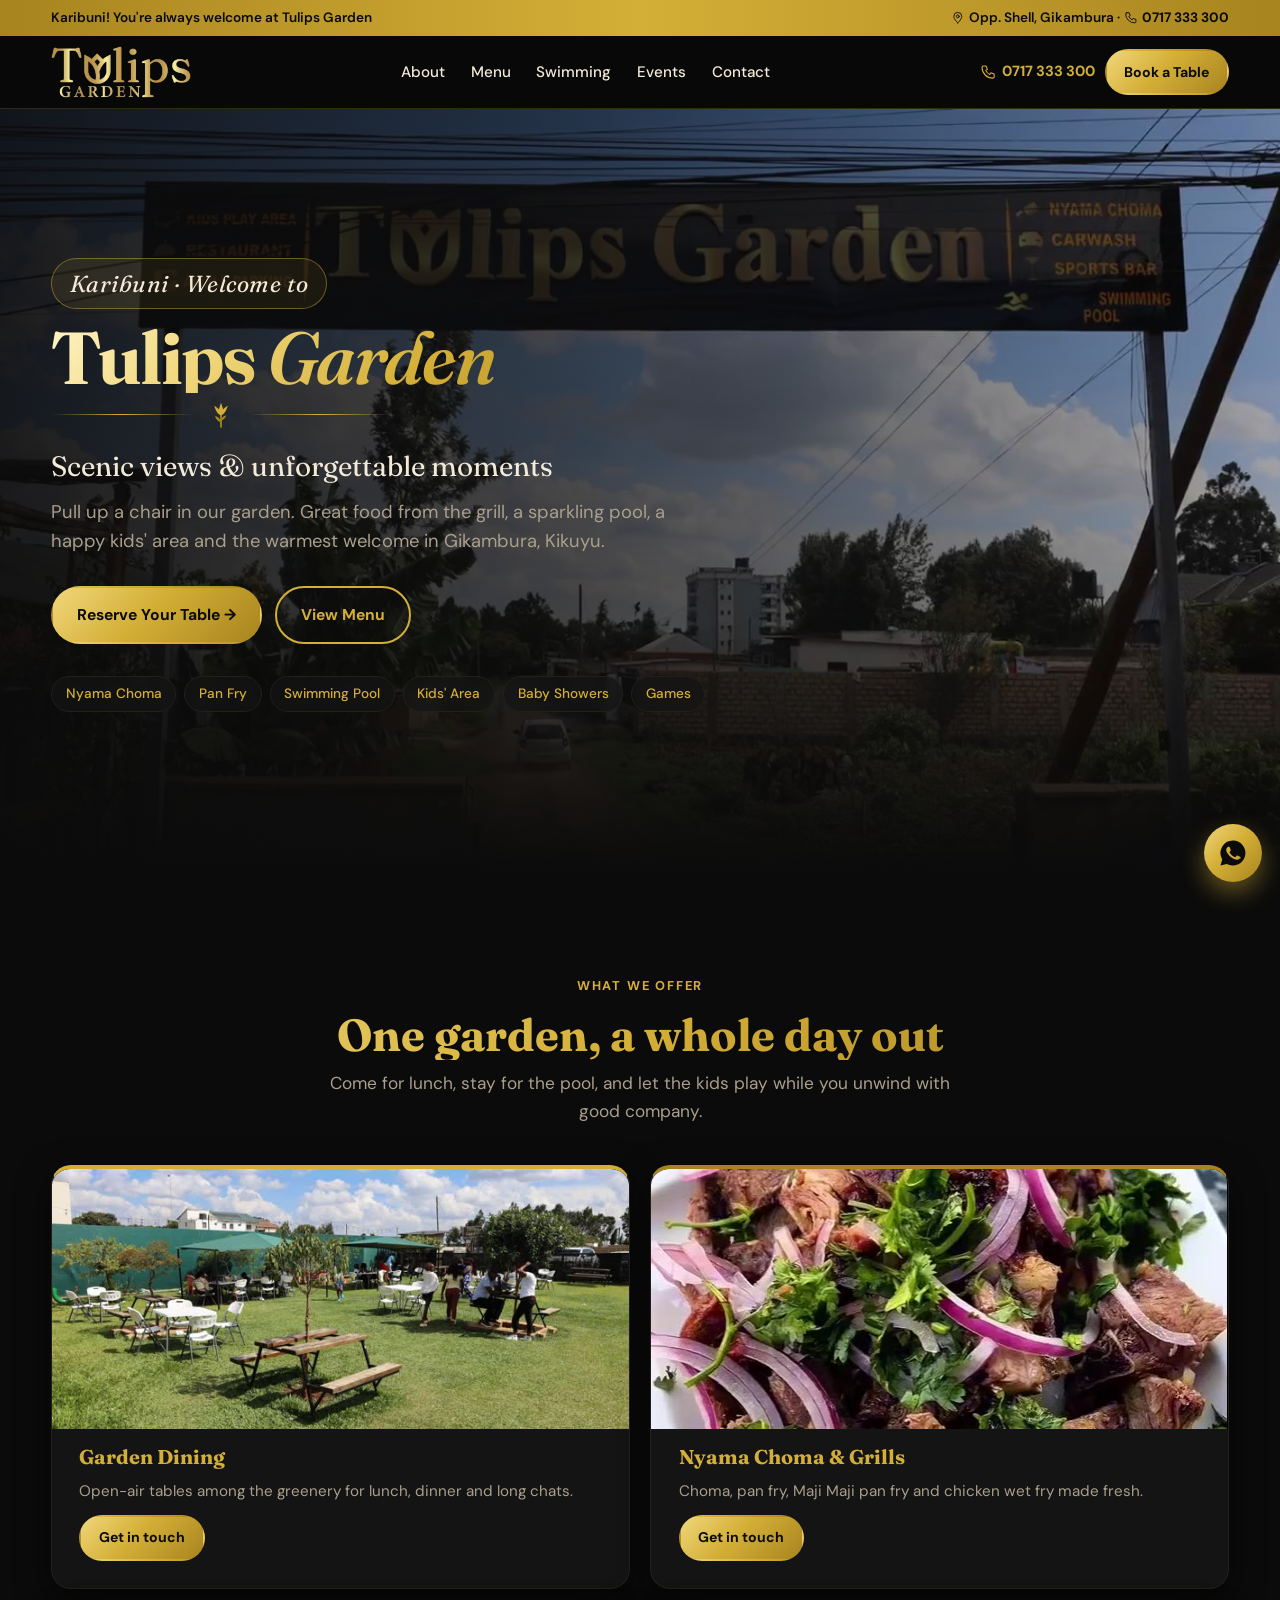
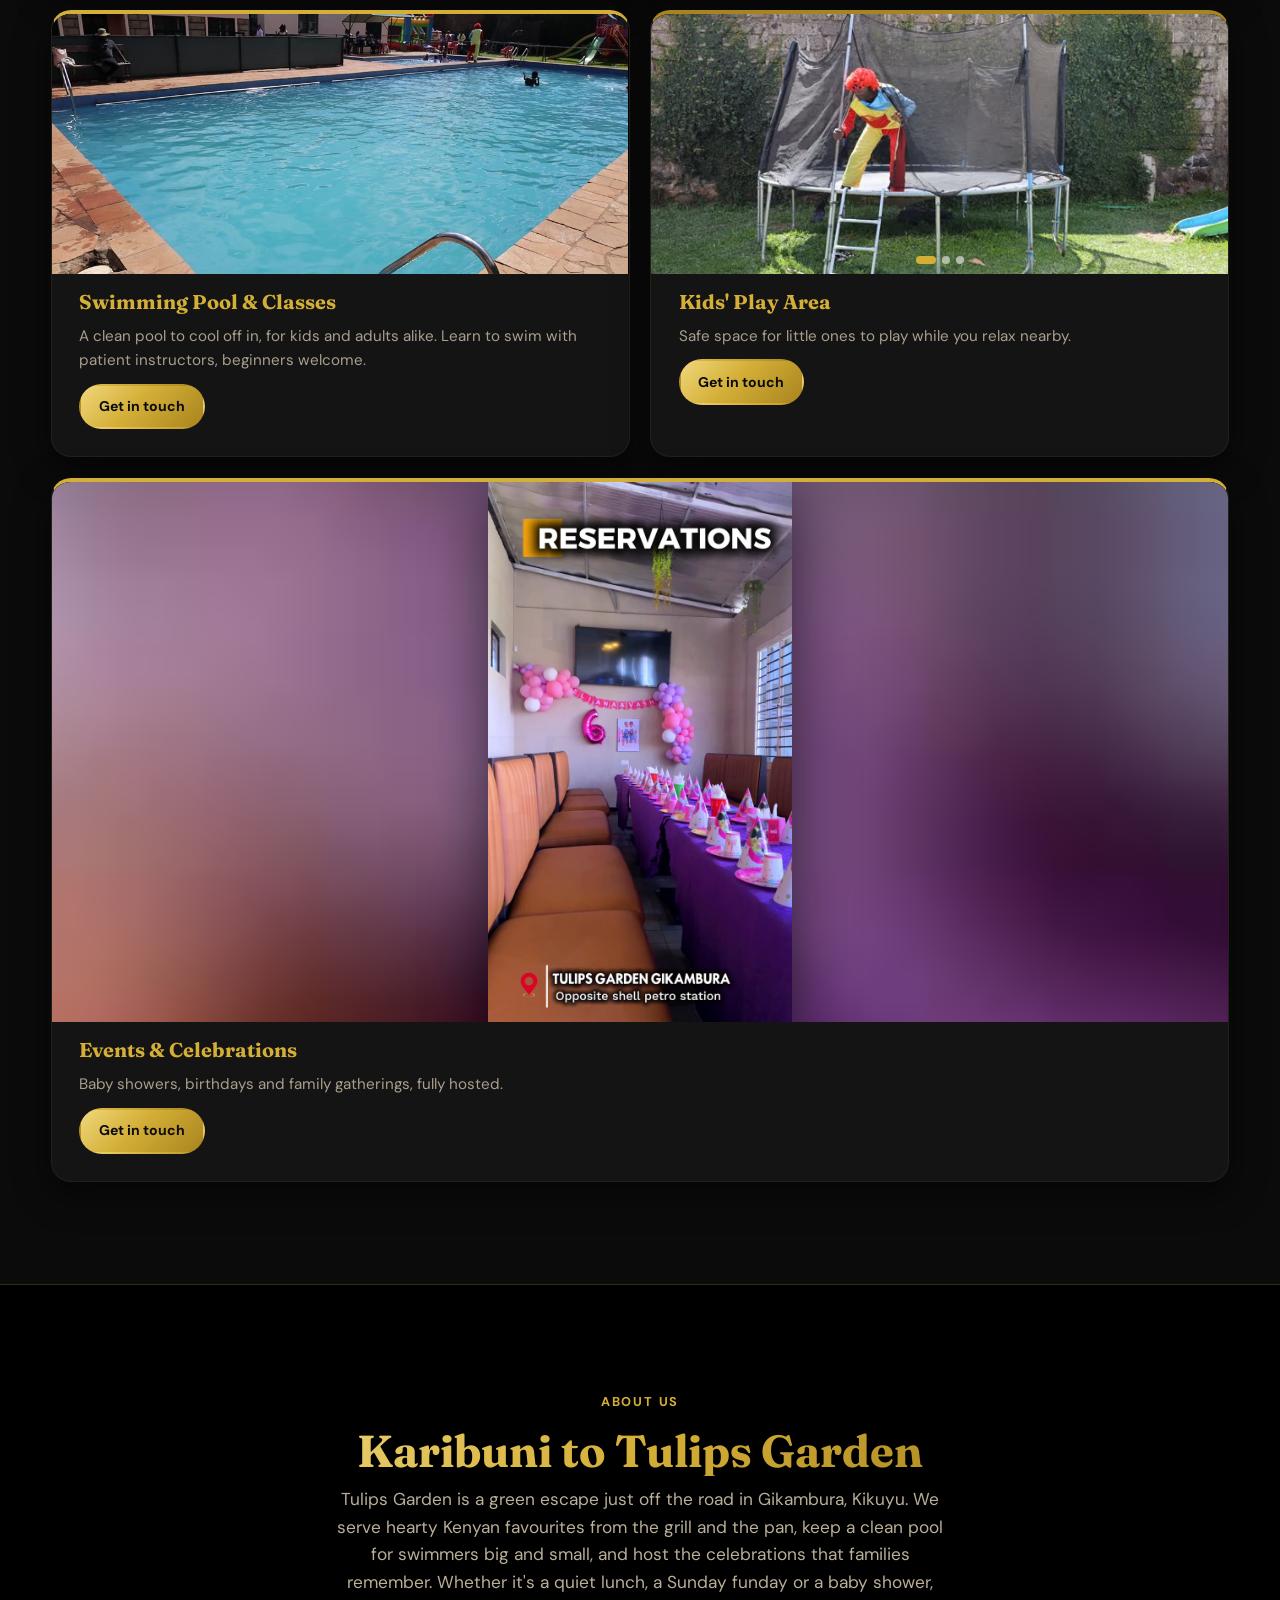
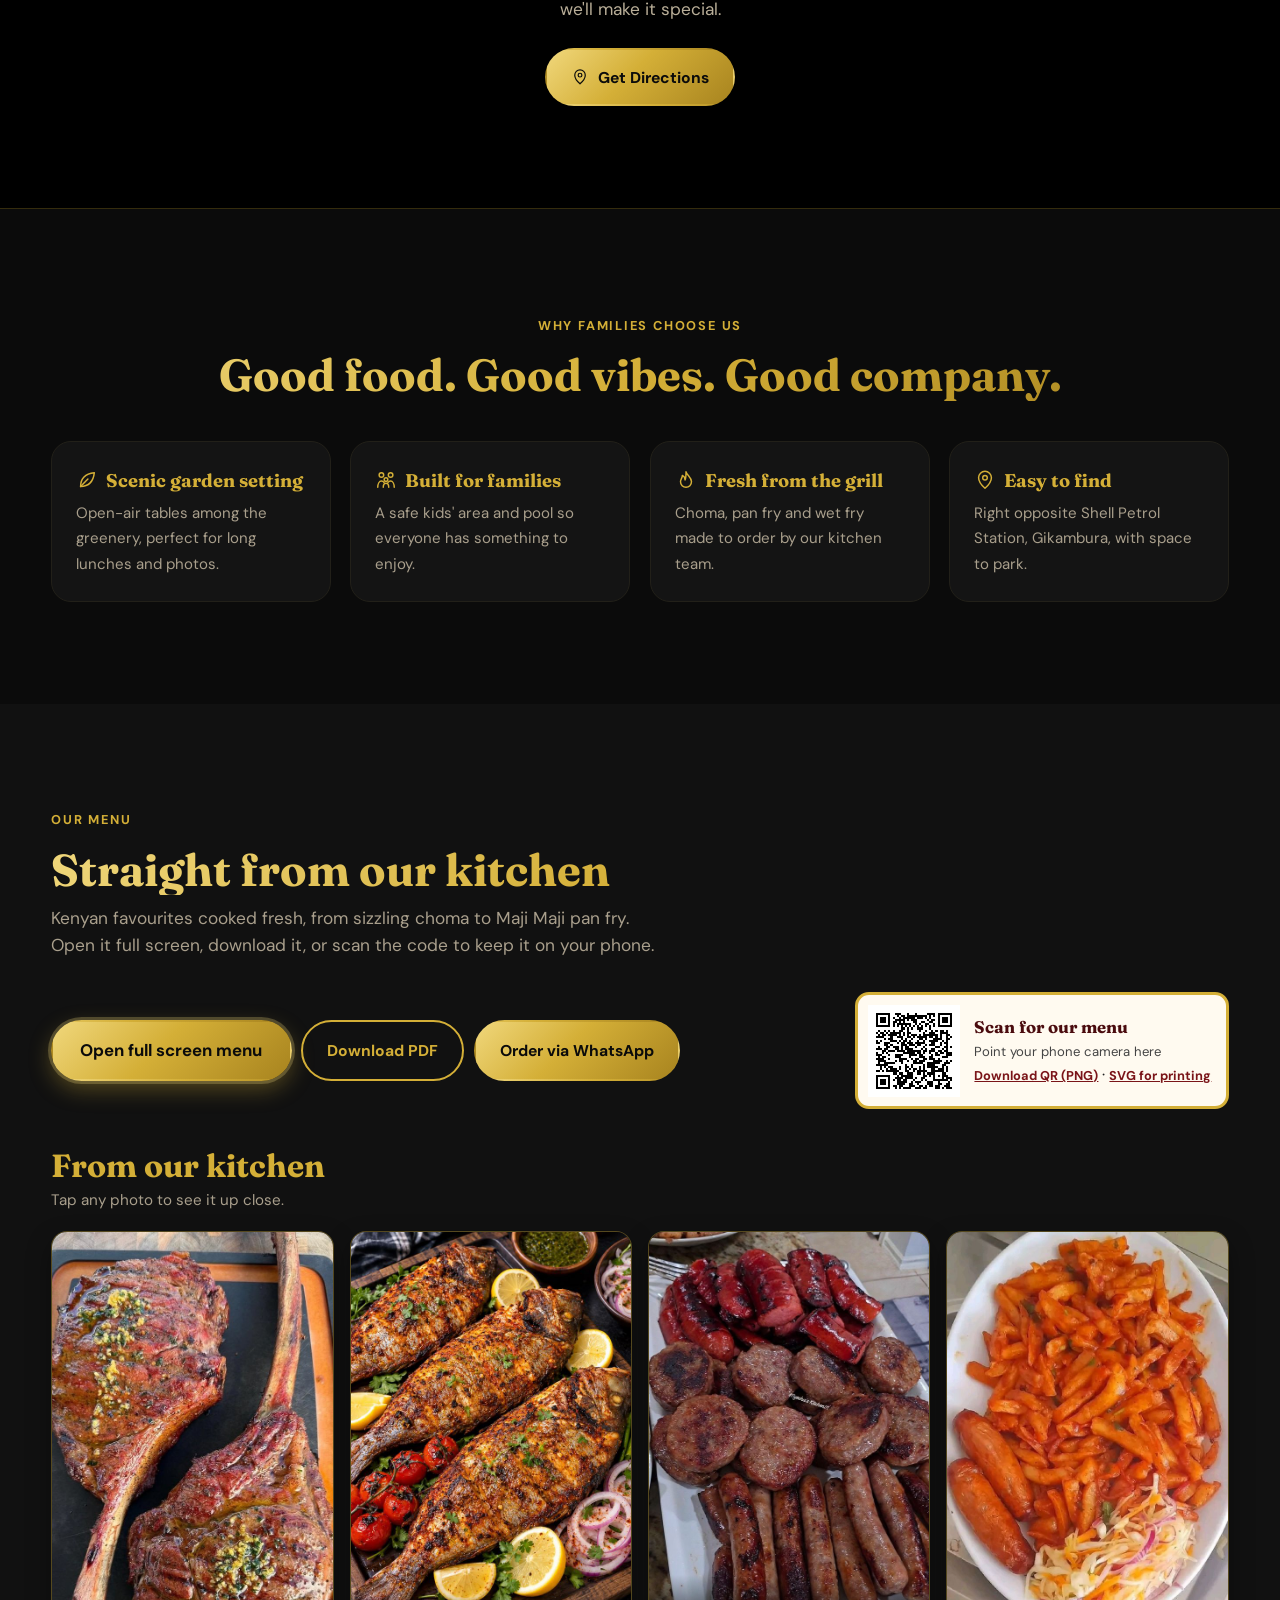
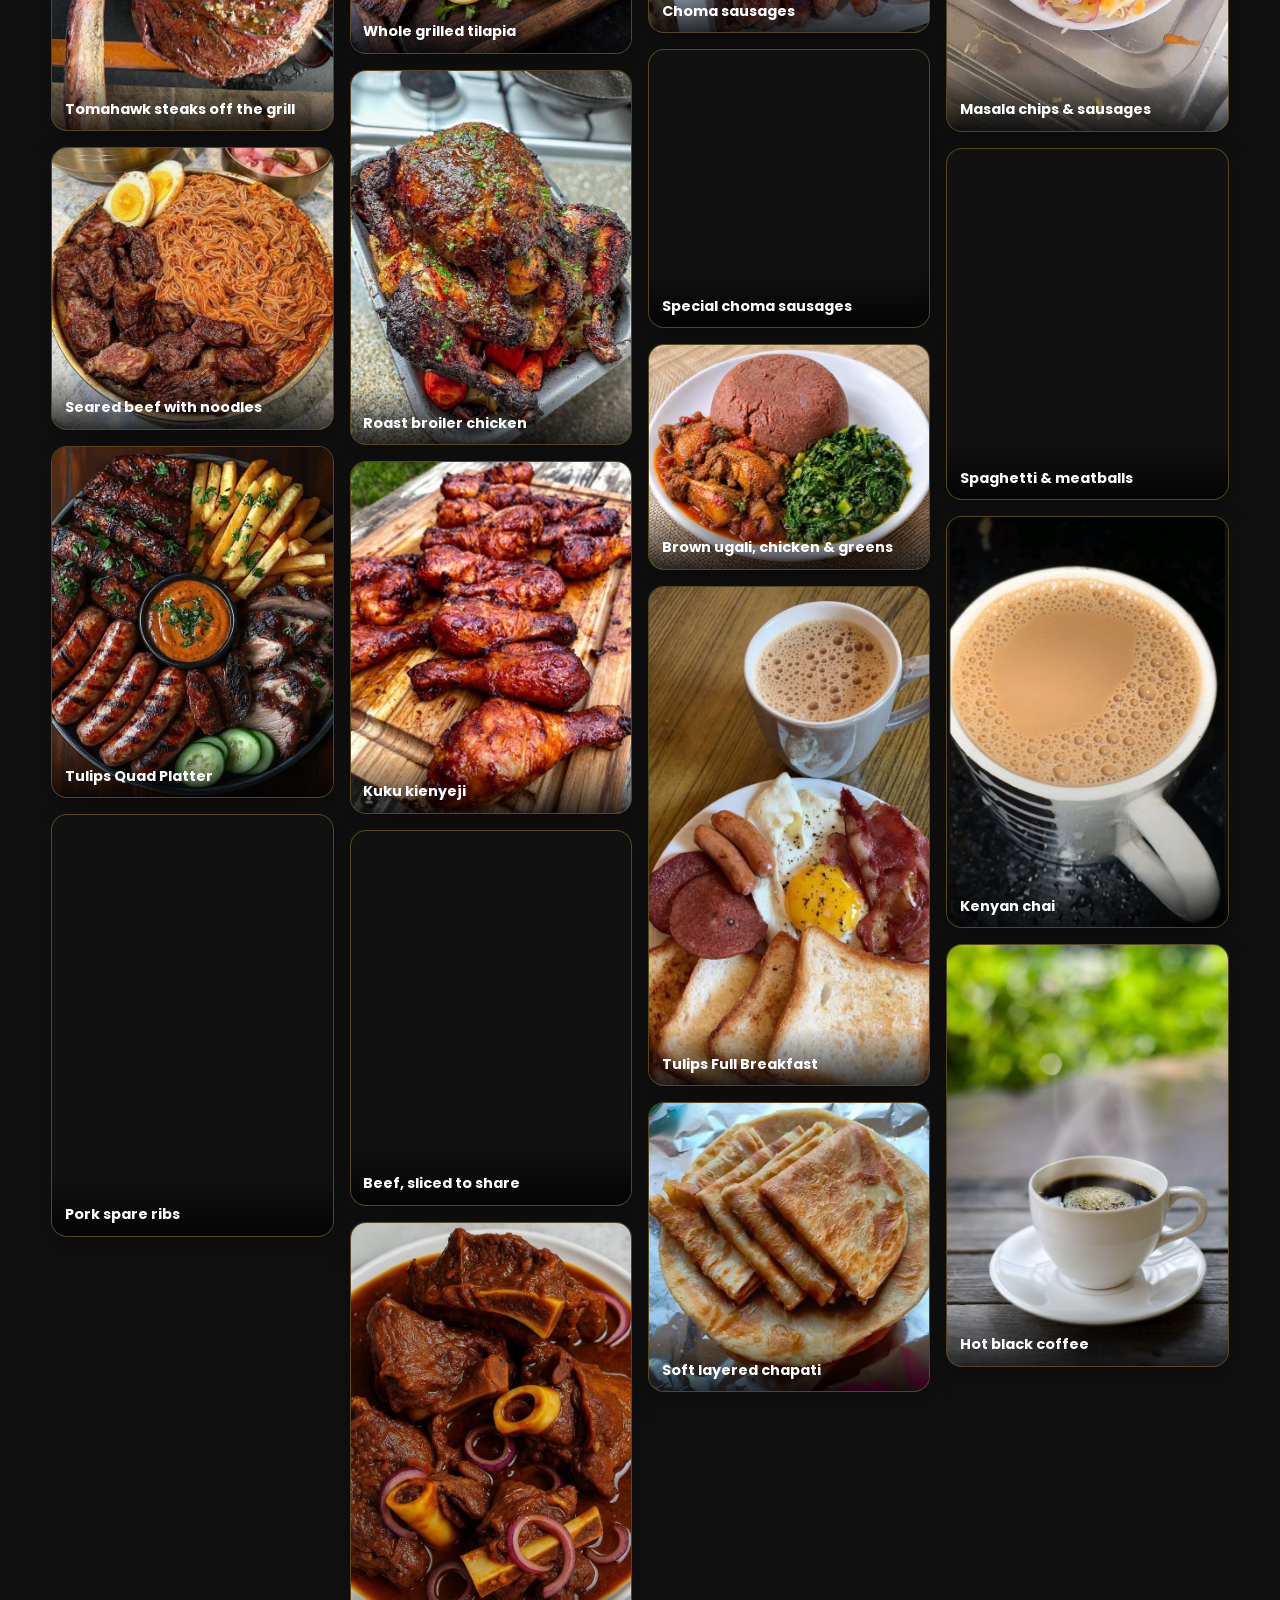
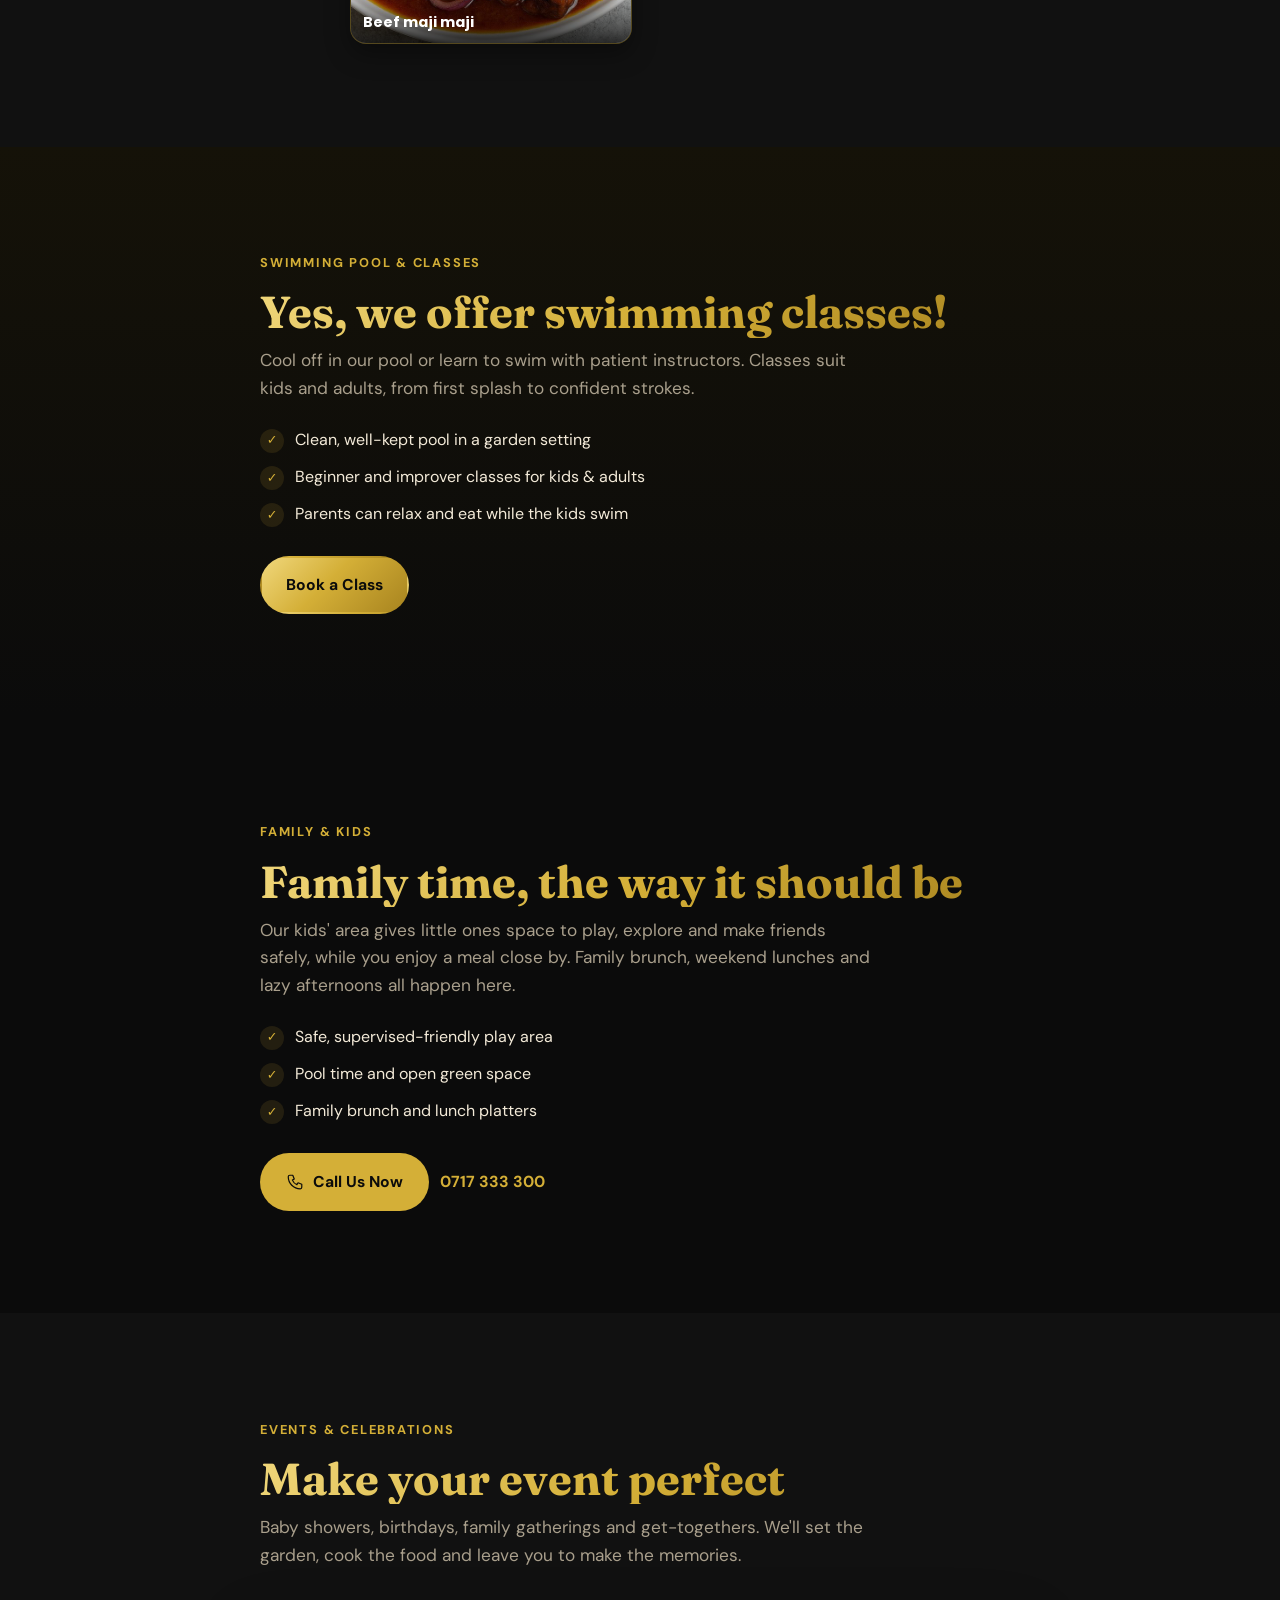
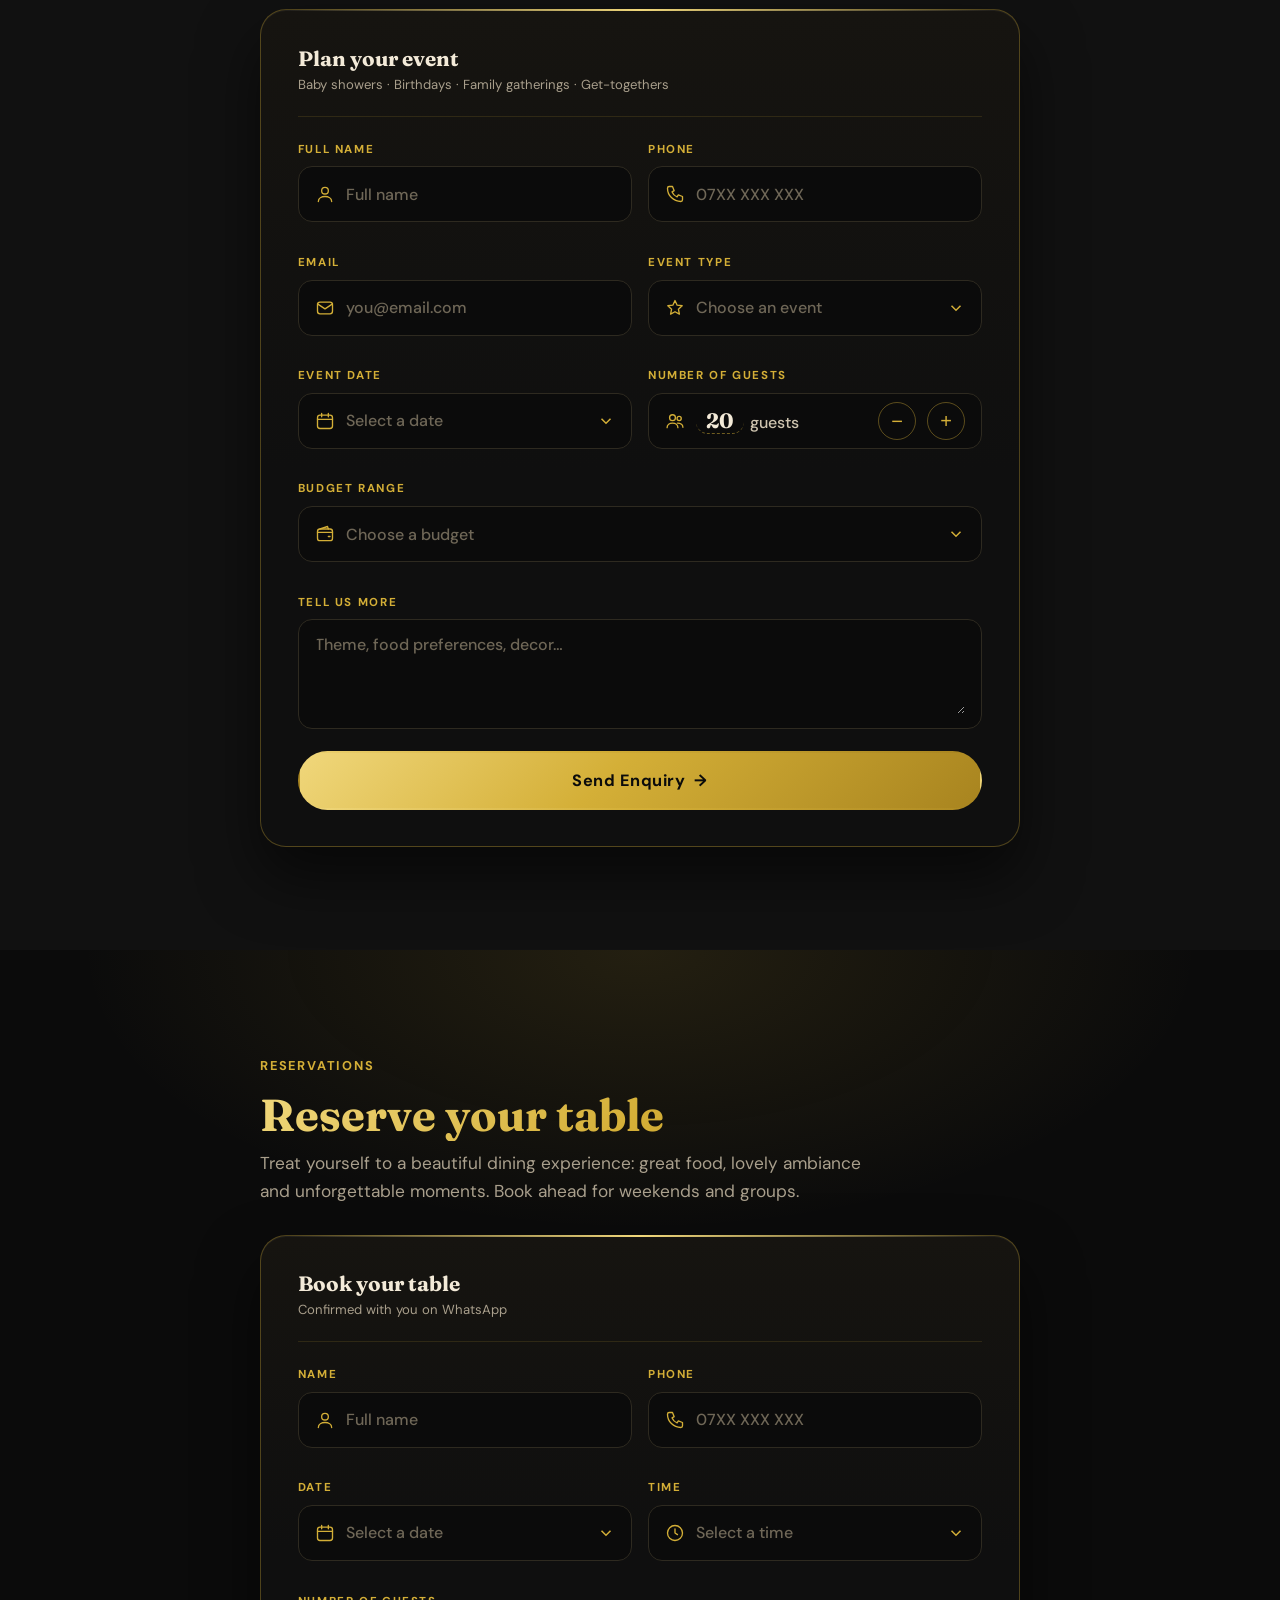
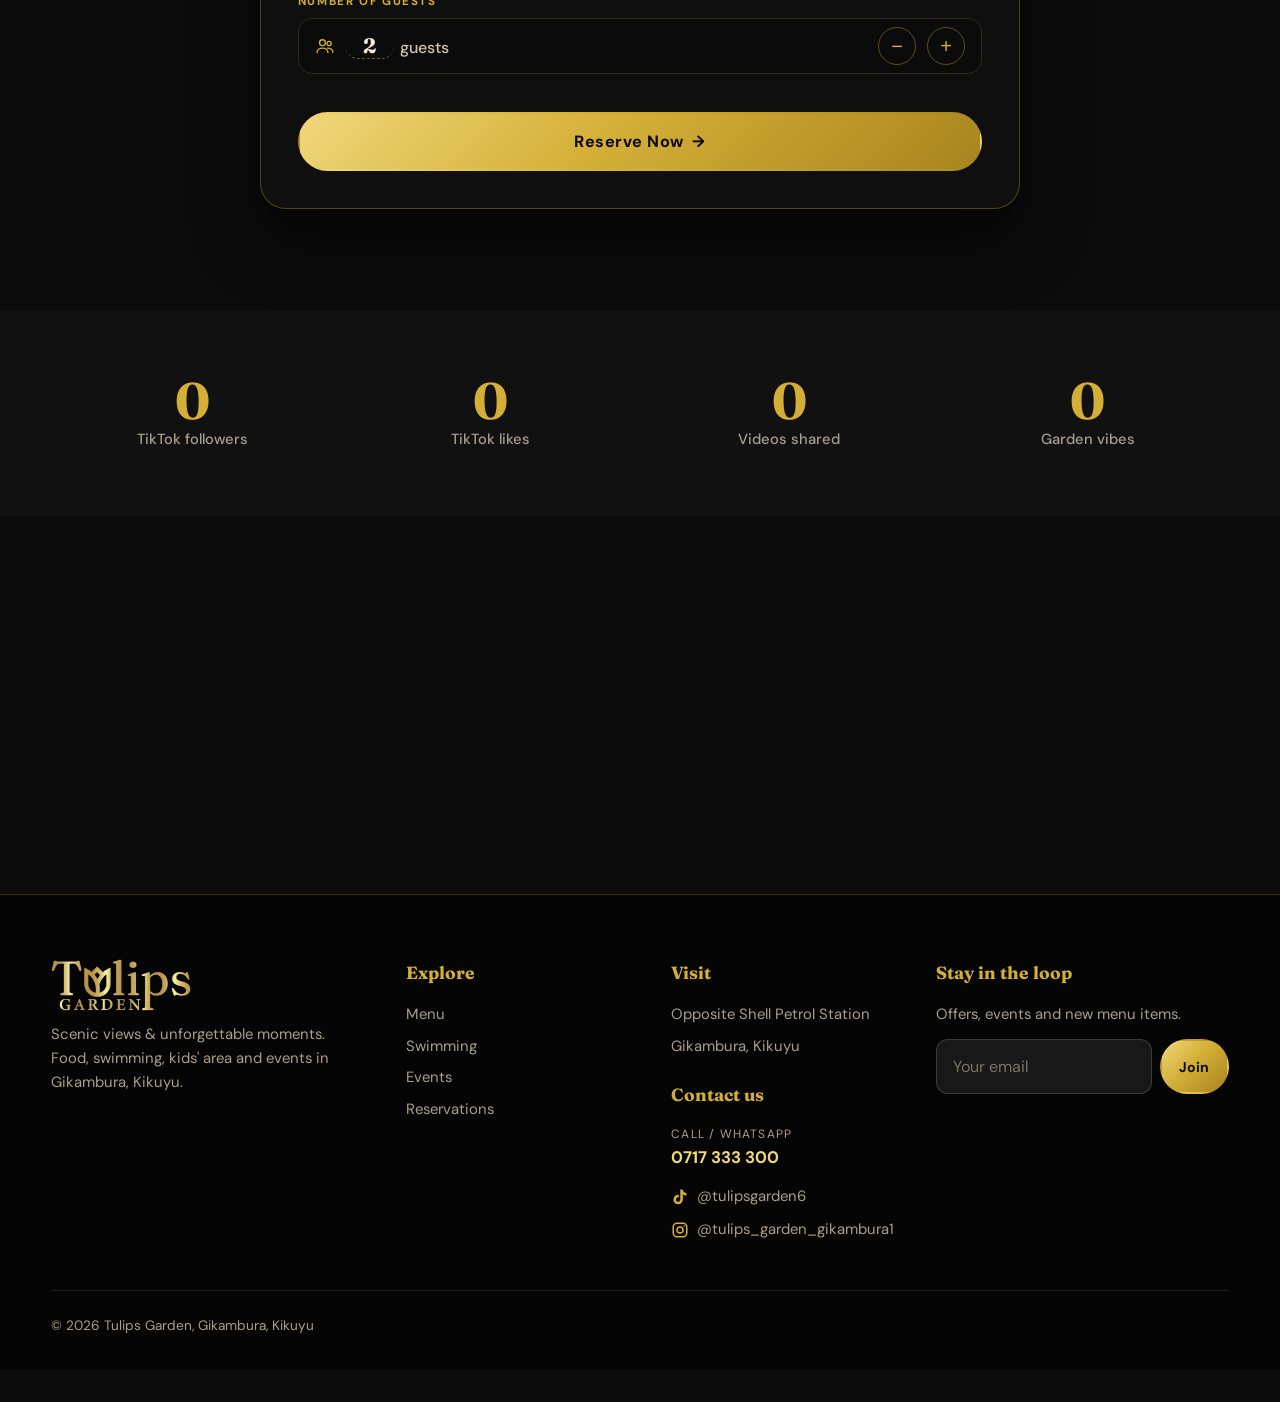
==== commit 189034fc: "Events & Celebrations: replace video with new higher-quality clip 720x1280 H.264 (CRF 21, slow prese" ====
--- a/index.html
+++ b/index.html
@@ -116,7 +116,11 @@
 .offers{grid-auto-flow:dense}
 @media(min-width:761px){.offers:has(.has-img){grid-template-columns:repeat(2,1fr)}.offers .offer.has-img{grid-column:auto;grid-row:auto}.offers .offer:not(.has-img){flex-direction:row;flex-wrap:wrap;align-items:center;column-gap:1rem}.offers .offer:not(.has-img) p{flex:1 1 100%}}
 .offers .offer:last-child:nth-child(odd){grid-column:1/-1}
-@media(min-width:761px){.offers .offer:last-child:nth-child(odd) .offer-media{height:400px}}
+@media(min-width:761px){.offers .offer:last-child:nth-child(odd) .offer-media{height:400px}.offers .offer-media.portrait{height:540px!important}}
+/* Portrait (phone-shot) video: shown whole over a blurred backdrop on wide screens, filled on phones */
+.offer-media.portrait .bg{transform:scale(1.15);filter:blur(6px)}
+.offer-media.portrait video{object-fit:contain;z-index:1;filter:drop-shadow(0 10px 30px rgba(0,0,0,.6))}
+@media(max-width:760px){.offer-media.portrait{flex-basis:auto;aspect-ratio:4/5}.offer-media.portrait video{object-fit:cover;filter:none}}
 @media(min-width:761px){.offer-media{flex:0 0 auto;height:260px;min-height:0}}
 @media(max-width:600px){.offer.has-img{grid-column:1/-1;grid-row:auto}}
 @media(max-width:760px){.offer-media{width:calc(100% + 2rem);margin:-1rem -1rem .2rem;flex:0 0 auto;min-height:0;aspect-ratio:16/10}}
@@ -914,7 +918,7 @@
     ["flame","Nyama Choma & Grills","Choma, pan fry, Maji Maji pan fry and chicken wet fry made fresh.","I'd like to ask about your menu.",{video:"choma",alt:"Ribs grilling over charcoal, then chopped and served with onions and coriander on a white plate"}],
     ["pool","Swimming Pool &amp; Classes","A clean pool to cool off in, for kids and adults alike. Learn to swim with patient instructors, beginners welcome.","I'd like to ask about the swimming pool and swimming classes.",{video:"pool",alt:"Guests swimming in the clean blue pool at Tulips Garden"}],
     ["play","Kids' Play Area","Safe space for little ones to play while you relax nearby.","I'd like to ask about the kids' area.",[["kids-play-1","A clown entertainer on the trampoline in the kids' play area"],["kids-play-2","Colourful climbing frame with slides and swings on the lawn"],["kids-play-3","Bouncing castle with an inflatable slide and a clown holding balloons"]]],
-    ["party","Events & Celebrations","Baby showers, birthdays and family gatherings, fully hosted.","I'd like to plan an event.",{video:"events",alt:"A birthday party set up at Tulips Garden: decorated tables, balloons and a hot buffet"}]
+    ["party","Events & Celebrations","Baby showers, birthdays and family gatherings, fully hosted.","I'd like to plan an event.",{video:"events",portrait:true,alt:"A birthday party set up at Tulips Garden: decorated tables, balloons and a hot buffet"}]
   ]
 };
 /* ======================================================= */
@@ -960,7 +964,7 @@
 if(CONFIG.instagram){const ig=$("#igLink");ig.href=`https://www.instagram.com/${CONFIG.instagram}/`;$("span",ig).textContent="@"+CONFIG.instagram;ig.hidden=false;}
 
 /* Offers */
-$("#offers").innerHTML=CONFIG.offers.map(([ic,t,d,m,imgs])=>`<article class="offer reveal${imgs?" has-img":""}">${imgs&&imgs.video?`<div class="offer-media"><video src="assets/video/${imgs.video}.mp4" poster="assets/video/${imgs.video}-poster.jpg" muted autoplay loop playsinline preload="none" disablepictureinpicture aria-label="${imgs.alt}"></video></div>`:imgs?`<div class="offer-media${imgs.length>1?" slides":""}">${imgs.map(([f,alt],i)=>`<img class="${i?"":"on"}" src="assets/img/${f}-640.jpg" srcset="assets/img/${f}-640.jpg 640w, assets/img/${f}-1200.jpg 1200w" sizes="(max-width:760px) 100vw, 600px" width="640" height="426" loading="lazy" decoding="async" alt="${alt}">`).join("")}${imgs.length>1?`<span class="dots" aria-hidden="true">${imgs.map((_,i)=>`<i class="${i?"":"on"}"></i>`).join("")}</span>`:""}</div>`:""}<h3>${t}</h3><p>${d}</p><a class="btn btn-wa btn-sm" style="align-self:flex-start" target="_blank" rel="noopener" href="${wa("Hi Tulips Garden, "+m)}">Get in touch</a></article>`).join("");
+$("#offers").innerHTML=CONFIG.offers.map(([ic,t,d,m,imgs])=>`<article class="offer reveal${imgs?" has-img":""}">${imgs&&imgs.video?`<div class="offer-media${imgs.portrait?" portrait":""}">${imgs.portrait?`<img class="bg" src="assets/video/${imgs.video}-blur.jpg" alt="" aria-hidden="true">`:""}<video src="assets/video/${imgs.video}.mp4" poster="assets/video/${imgs.video}-poster.jpg" muted autoplay loop playsinline preload="none" disablepictureinpicture aria-label="${imgs.alt}"></video></div>`:imgs?`<div class="offer-media${imgs.length>1?" slides":""}">${imgs.map(([f,alt],i)=>`<img class="${i?"":"on"}" src="assets/img/${f}-640.jpg" srcset="assets/img/${f}-640.jpg 640w, assets/img/${f}-1200.jpg 1200w" sizes="(max-width:760px) 100vw, 600px" width="640" height="426" loading="lazy" decoding="async" alt="${alt}">`).join("")}${imgs.length>1?`<span class="dots" aria-hidden="true">${imgs.map((_,i)=>`<i class="${i?"":"on"}"></i>`).join("")}</span>`:""}</div>`:""}<h3>${t}</h3><p>${d}</p><a class="btn btn-wa btn-sm" style="align-self:flex-start" target="_blank" rel="noopener" href="${wa("Hi Tulips Garden, "+m)}">Get in touch</a></article>`).join("");
 /* Offer videos: always muted, only play while visible */
 $$(".offer-media video").forEach(v=>{v.muted=true;v.volume=0;
   if("IntersectionObserver"in window)new IntersectionObserver(([e])=>{if(e.isIntersecting){v.preload="auto";v.play().catch(()=>{})}else v.pause()},{threshold:.25}).observe(v);else v.play().catch(()=>{});});
--- a/assets/menu/menu.css
+++ b/assets/menu/menu.css
@@ -67,13 +67,18 @@
 .tm-board.b1{grid-template-columns:1.18fr 1fr;gap:2.4em}
 .tm-platter{position:relative;display:flex;flex-direction:column;border:1px solid rgba(212,175,55,.55);border-radius:12px;overflow:hidden;
   background:linear-gradient(160deg,rgba(212,175,55,.13),rgba(0,0,0,.55) 60%)}
-.tm-platter.feature{flex:1;min-height:0}
+.tm-platter{flex:1;justify-content:center}
+.tm-platter .tm-ribbon{position:static;align-self:flex-start;margin:0 0 -.2em 1.4em;border-radius:0 0 4px 4px}
+.tm-inc{grid-column:1/-1;list-style:none;display:grid;grid-template-columns:1fr 1fr;gap:.45em 1.2em;margin-top:.7em;font-size:1.12em}
+.tm-inc li{position:relative;padding-left:1.1em}
+.tm-inc li::before{content:"";position:absolute;left:.1em;top:.5em;width:.45em;height:.45em;background:var(--g2);transform:rotate(45deg)}
+.tm-pbody .tm-pside{grid-column:1/-1;margin-top:.55em;font-family:"TG Lora",serif;font-style:italic;font-weight:600;font-size:1.1em;color:var(--g2)}
 .tm-platter.feature > .tm-tile{flex:1;aspect-ratio:auto;min-height:7em;border:0;border-bottom:1.5px solid var(--g3);border-radius:0;box-shadow:none}
 .tm-photos.strip{padding:.55em .55em 0}.tm-photos.strip .tm-tile{aspect-ratio:16/10;border-radius:8px}
-.tm-pbody{padding:.75em 1em .85em;display:grid;grid-template-columns:1fr auto;gap:.25em .8em;align-items:start}
-.tm-pbody h4{font-family:"TG Lora",serif;font-style:italic;font-weight:700;text-transform:uppercase;font-size:1.3em;line-height:1.1;color:var(--g2);letter-spacing:.02em}
+.tm-pbody{padding:1.1em 1.4em 1.2em;display:grid;grid-template-columns:1fr auto;gap:.25em .8em;align-items:start}
+.tm-pbody h4{font-family:"TG Lora",serif;font-style:italic;font-weight:700;text-transform:uppercase;font-size:1.65em;line-height:1.1;color:var(--g2);letter-spacing:.02em}
 .tm-pbody h4 span{display:block;font-family:"TG Poppins",sans-serif;font-style:normal;font-size:.56em;letter-spacing:.22em;color:var(--txt);opacity:.85;margin-top:.2em}
-.tm-price{font-weight:700;font-size:1.2em;color:#111;background:linear-gradient(135deg,var(--g1),var(--g2),var(--g3));padding:.2em .7em;border-radius:999px;white-space:nowrap}
+.tm-price{font-weight:700;font-size:1.4em;color:#111;background:linear-gradient(135deg,var(--g1),var(--g2),var(--g3));padding:.2em .7em;border-radius:999px;white-space:nowrap}
 .tm-price small{font-size:.68em;font-weight:500}
 .tm-pbody p{grid-column:1/-1;font-size:.86em;color:var(--txt)}
 .tm-pbody .tag{grid-column:1/-1;justify-self:start;margin-top:.2em;font-size:.72em;font-weight:700;letter-spacing:.08em;text-transform:uppercase;color:var(--g2);border:1px dashed rgba(240,215,123,.6);padding:.15em .6em;border-radius:6px}
@@ -149,7 +154,6 @@
   .tm-board{aspect-ratio:auto;font-size:13px}
   .tm-board.b3{grid-template-columns:1fr 1fr;grid-template-rows:none}
   .tm-mosaic{grid-auto-rows:13em;grid-template-rows:none}
-  .tm-platter.feature > .tm-tile{min-height:18em}
   .tm-strip{grid-template-columns:1fr auto}.tm-strip > img{display:none}
 }
 /* Phones: stack everything */
@@ -159,7 +163,7 @@
   .tm-board.b1 .tm-col:last-child{order:-1}
   .tm-board.b2 .tm-mosaic{order:1}
   .tm-mosaic{grid-template-columns:1fr 1fr;grid-template-rows:none;grid-auto-rows:11em}
-  .tm-platter.feature > .tm-tile{min-height:15em}
+  .tm-inc{grid-template-columns:1fr}
   .tm-brand img{width:66%}
   .b1 .tm-photos.wide .tm-tile{aspect-ratio:16/10;height:auto}
   .tm-strip{grid-template-columns:1fr;text-align:center;justify-items:center;gap:1em}
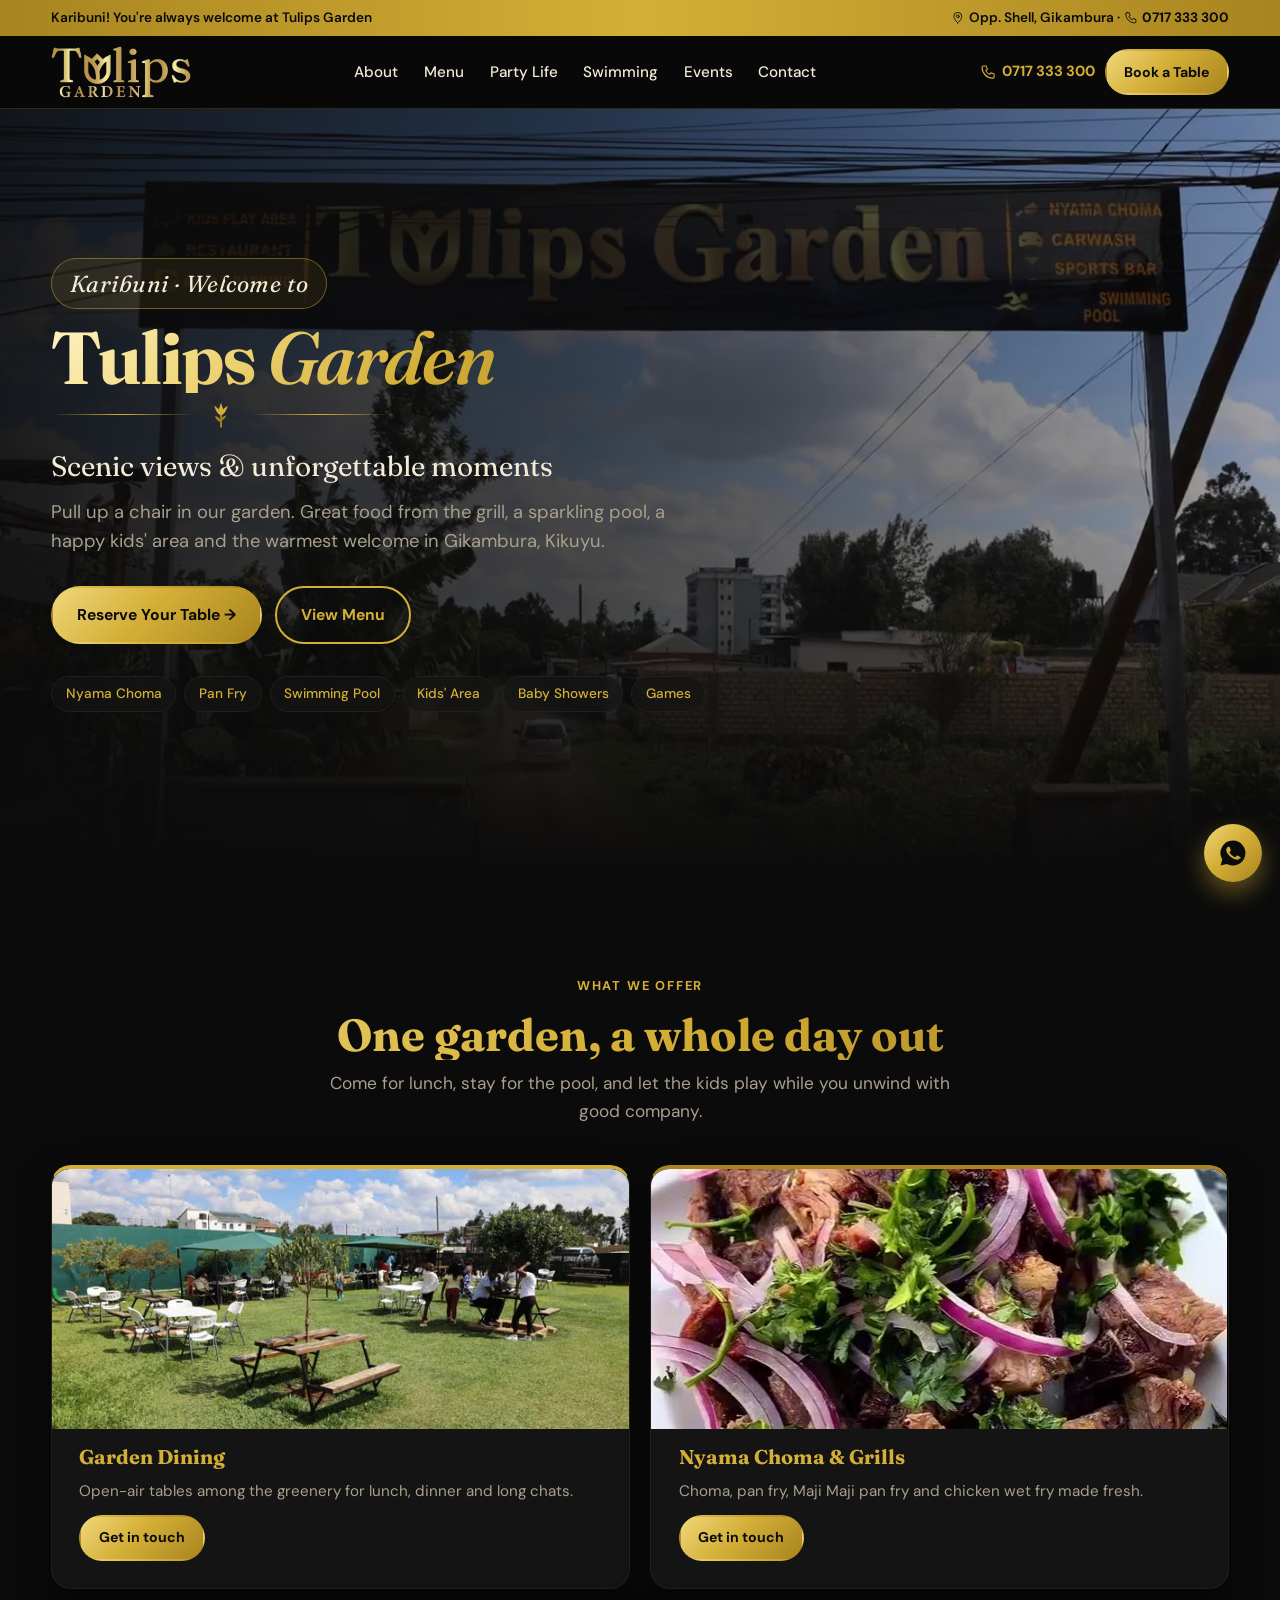
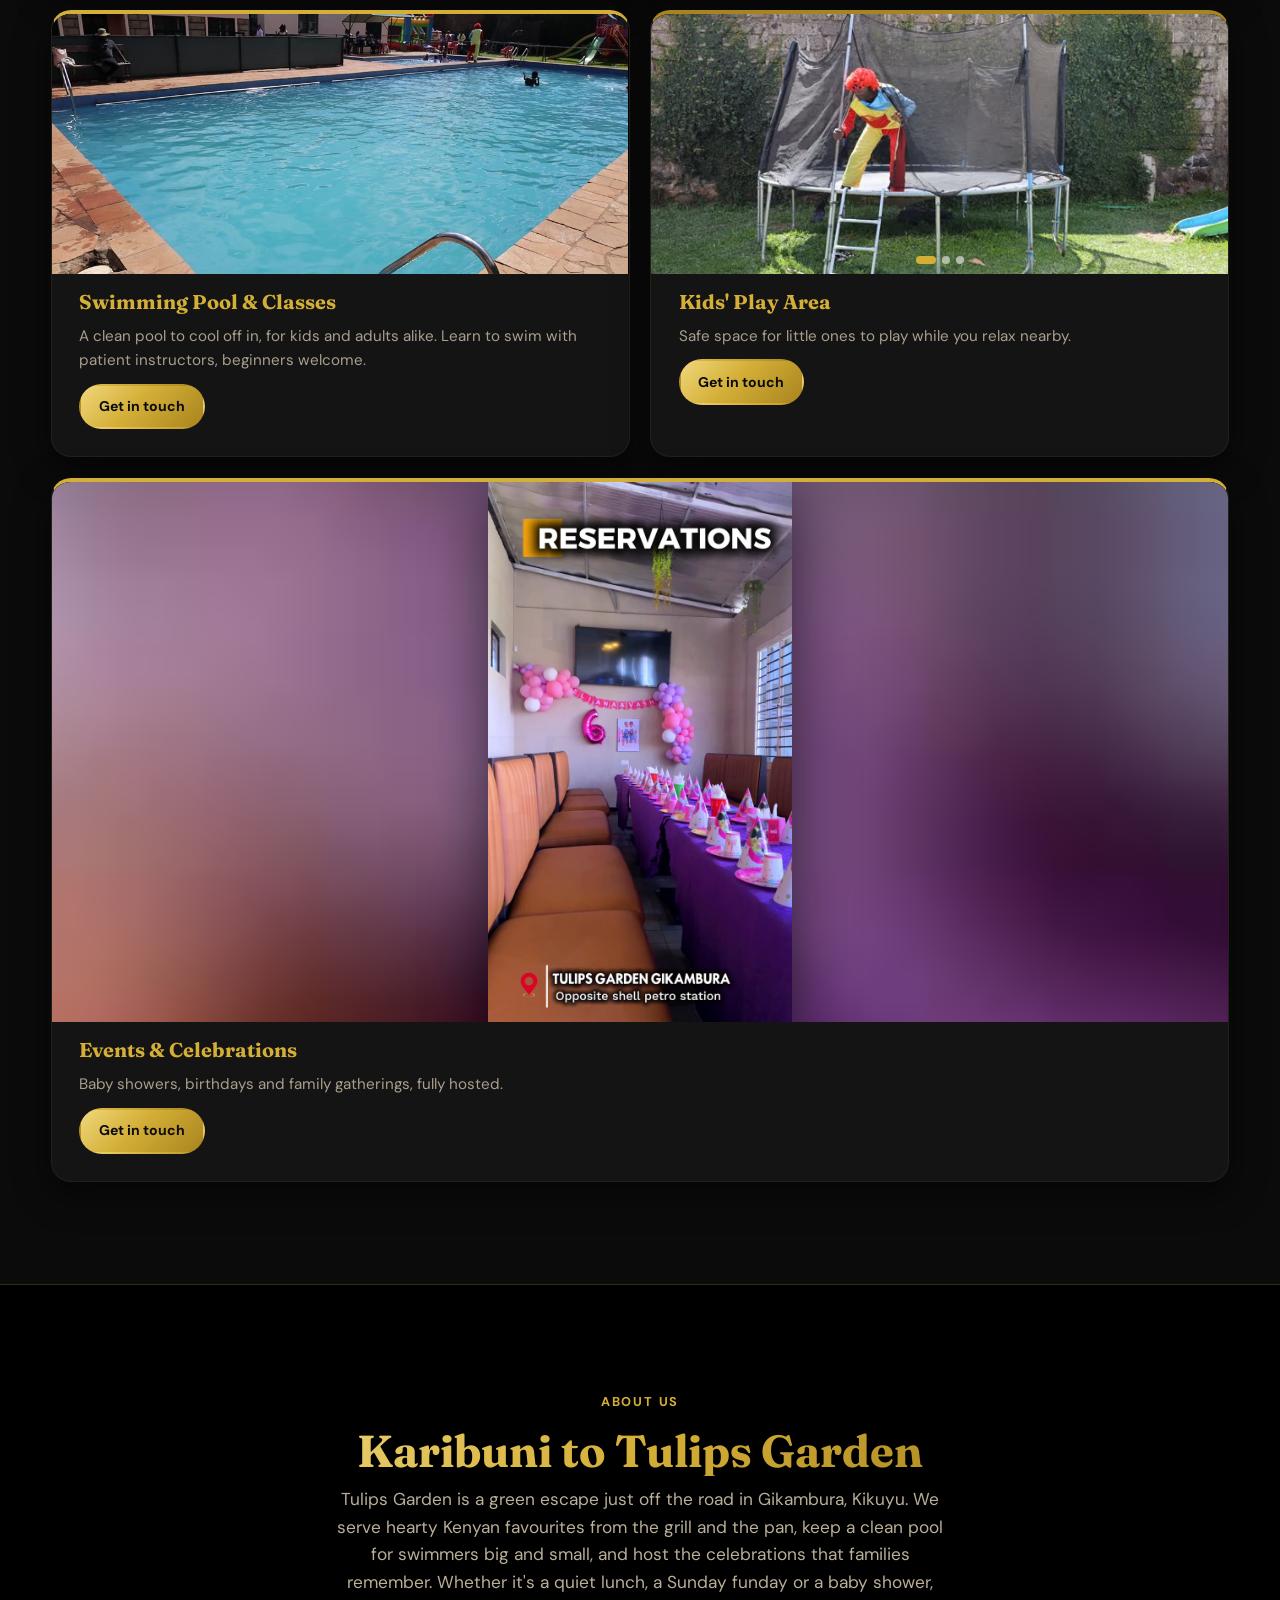
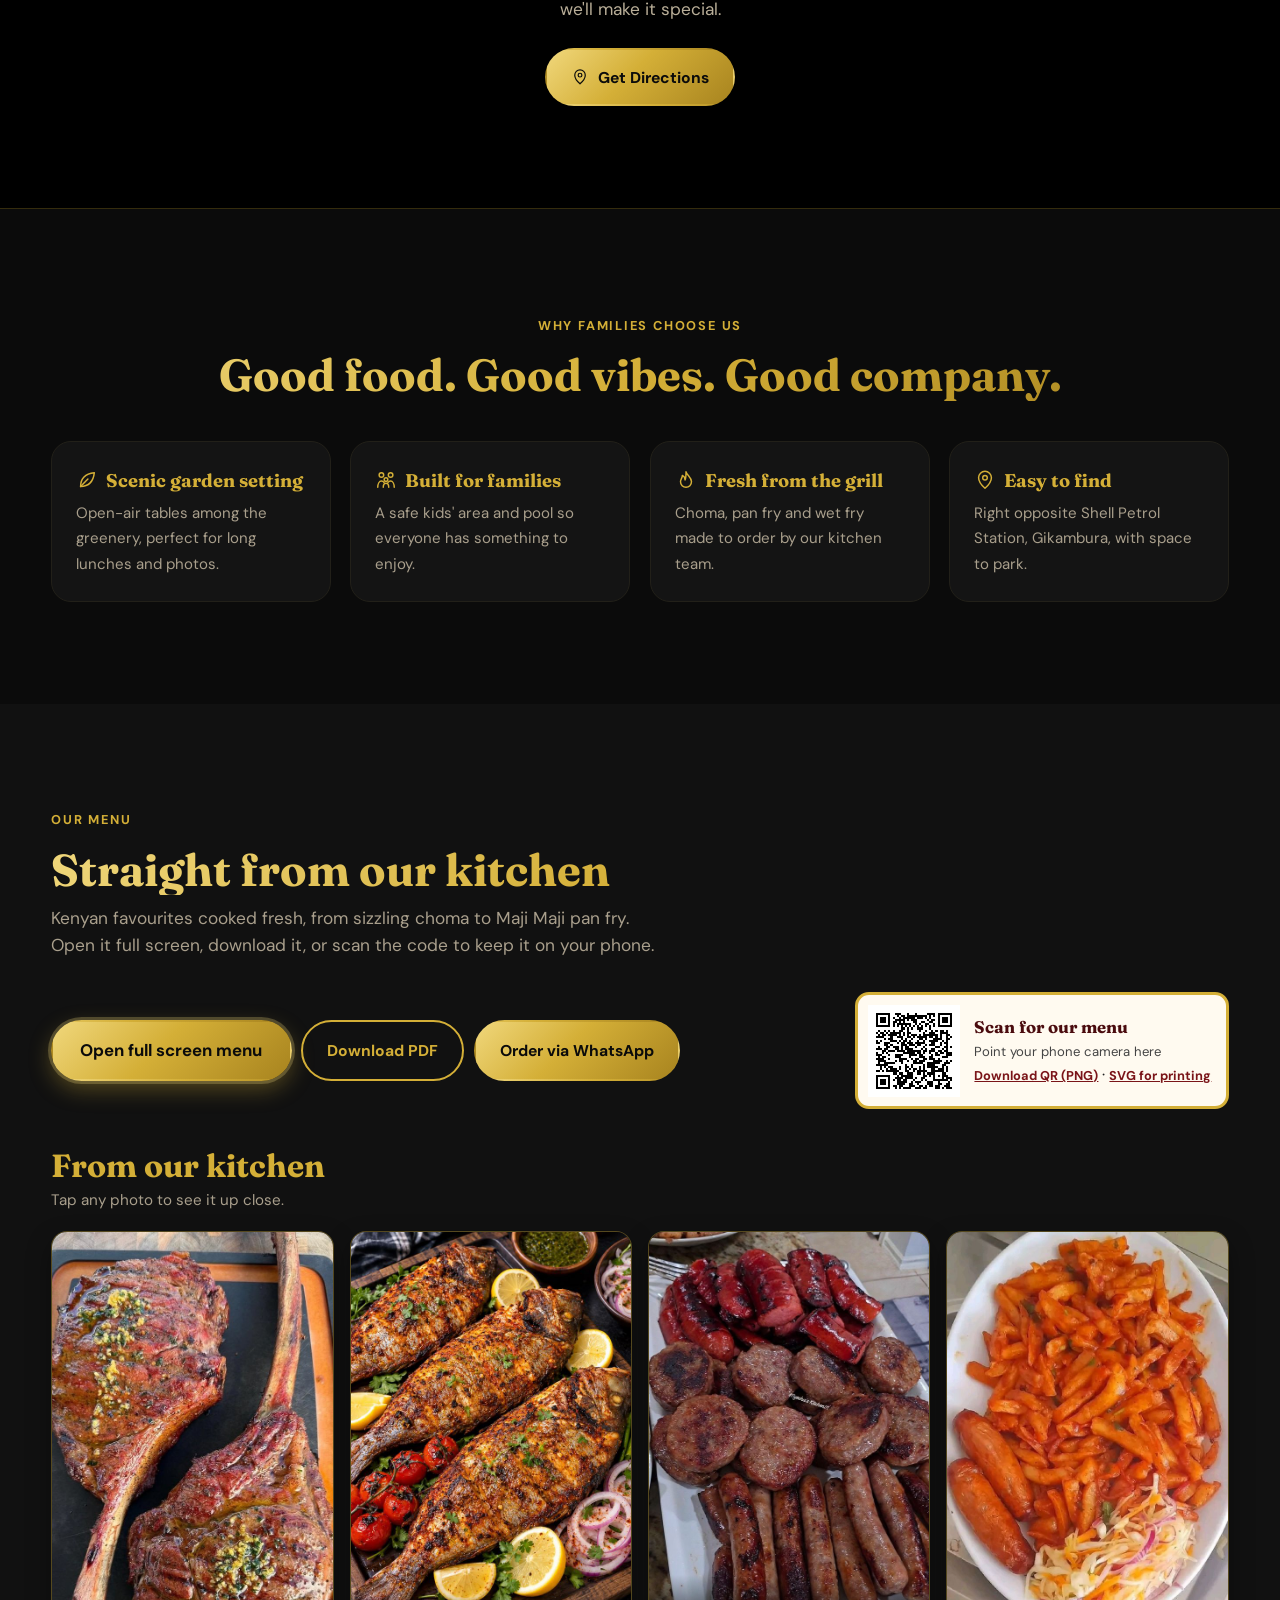
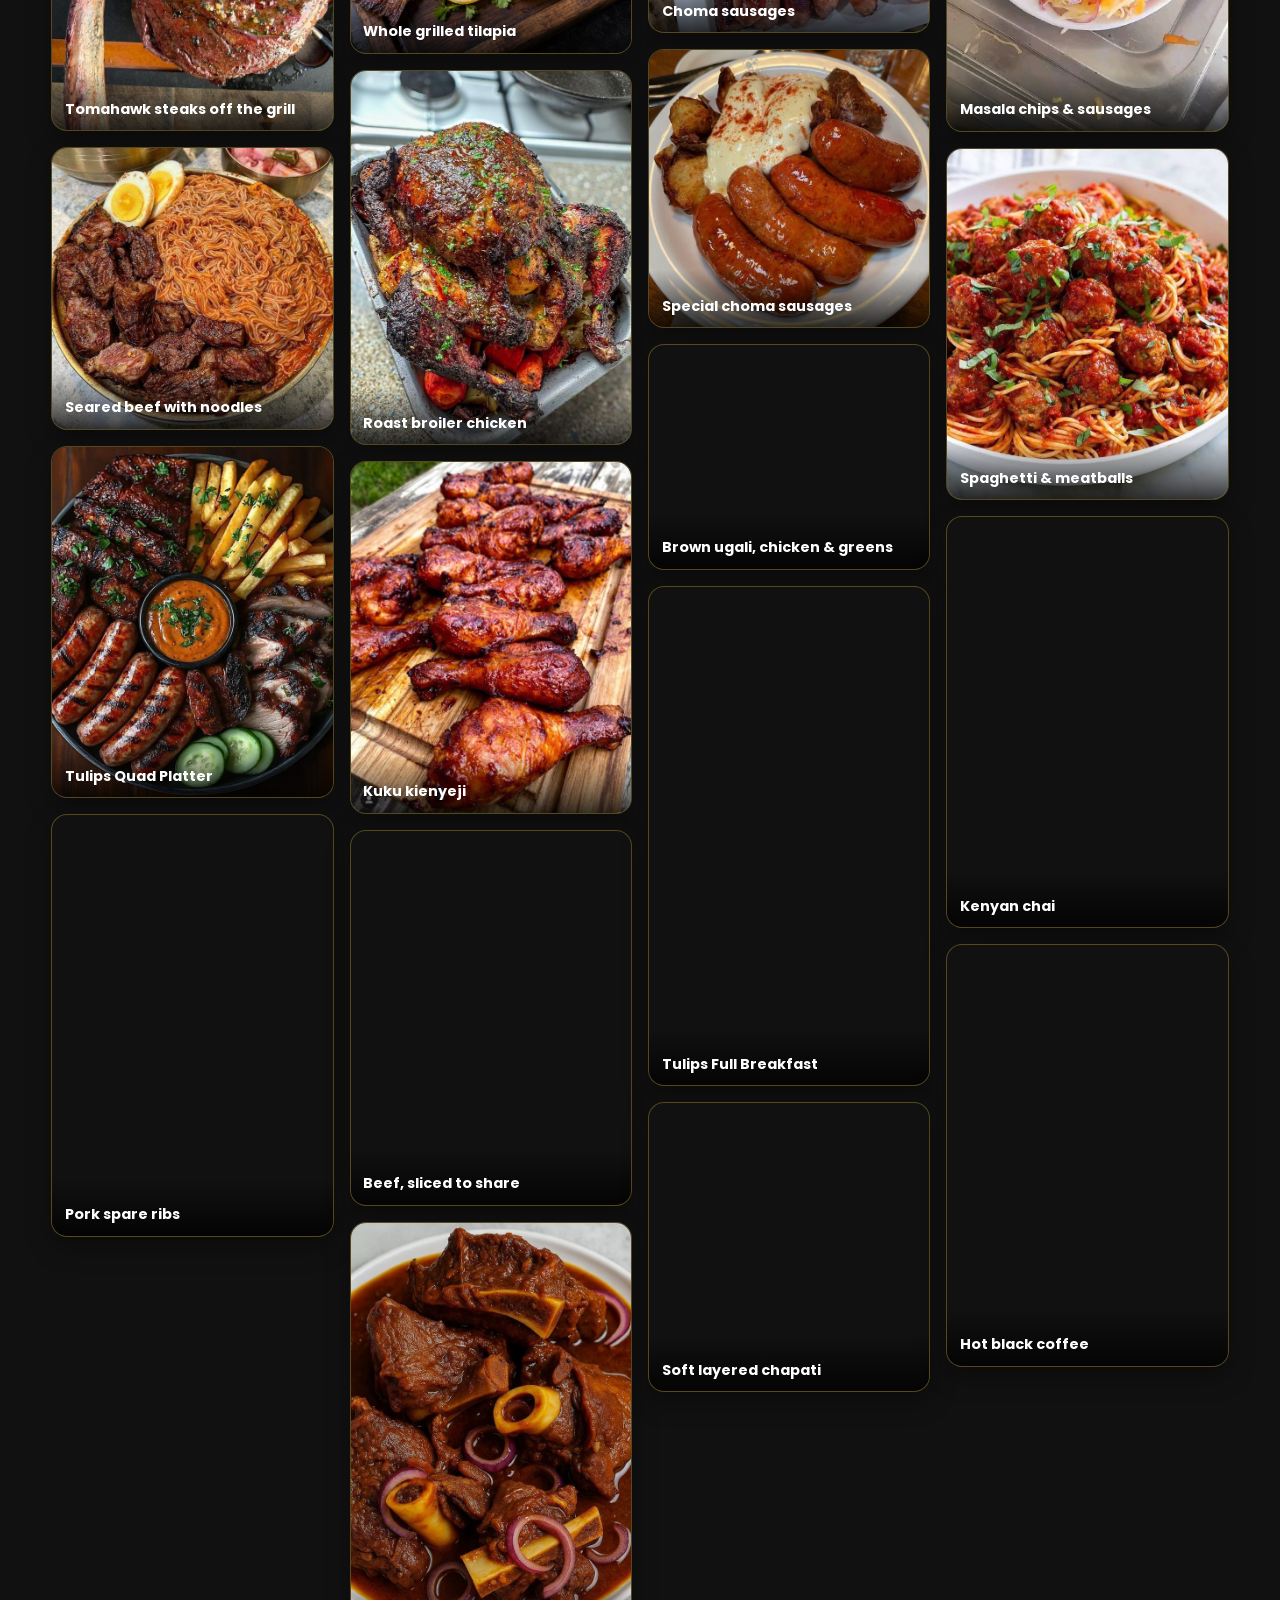
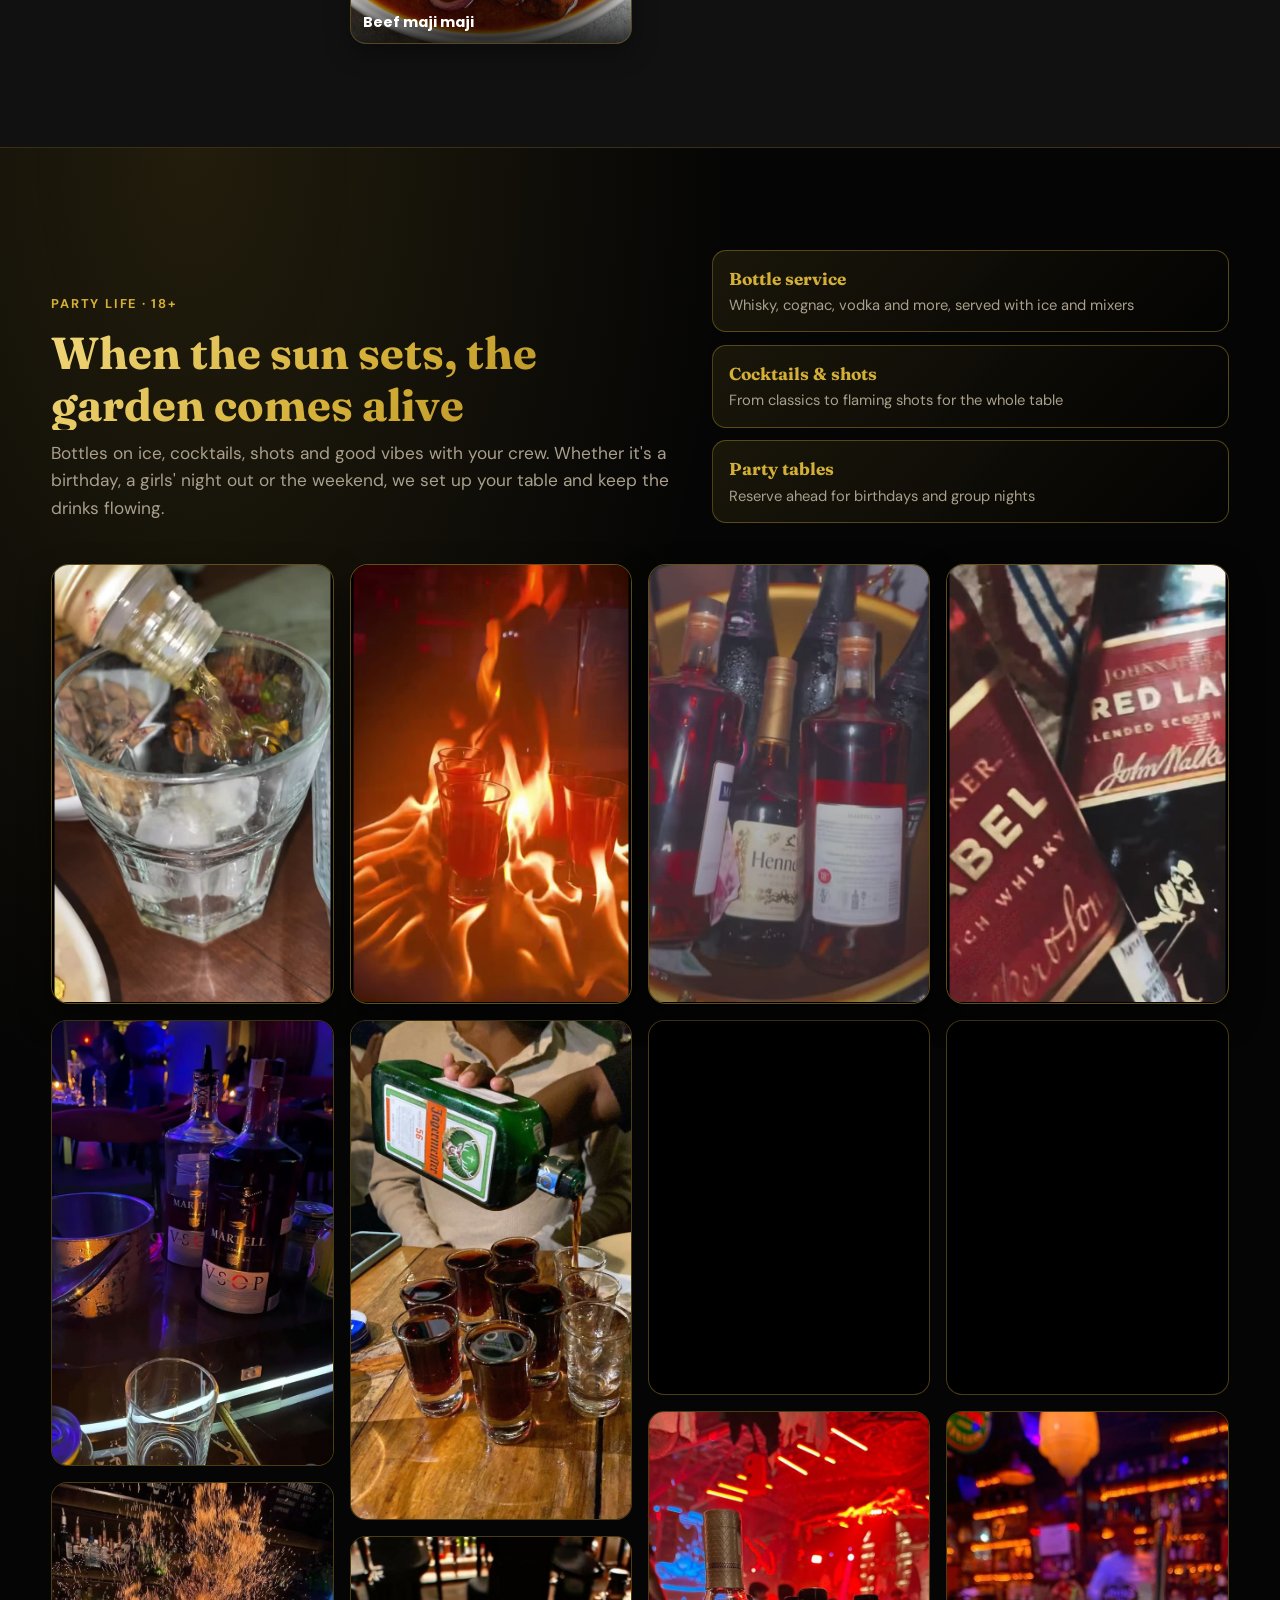
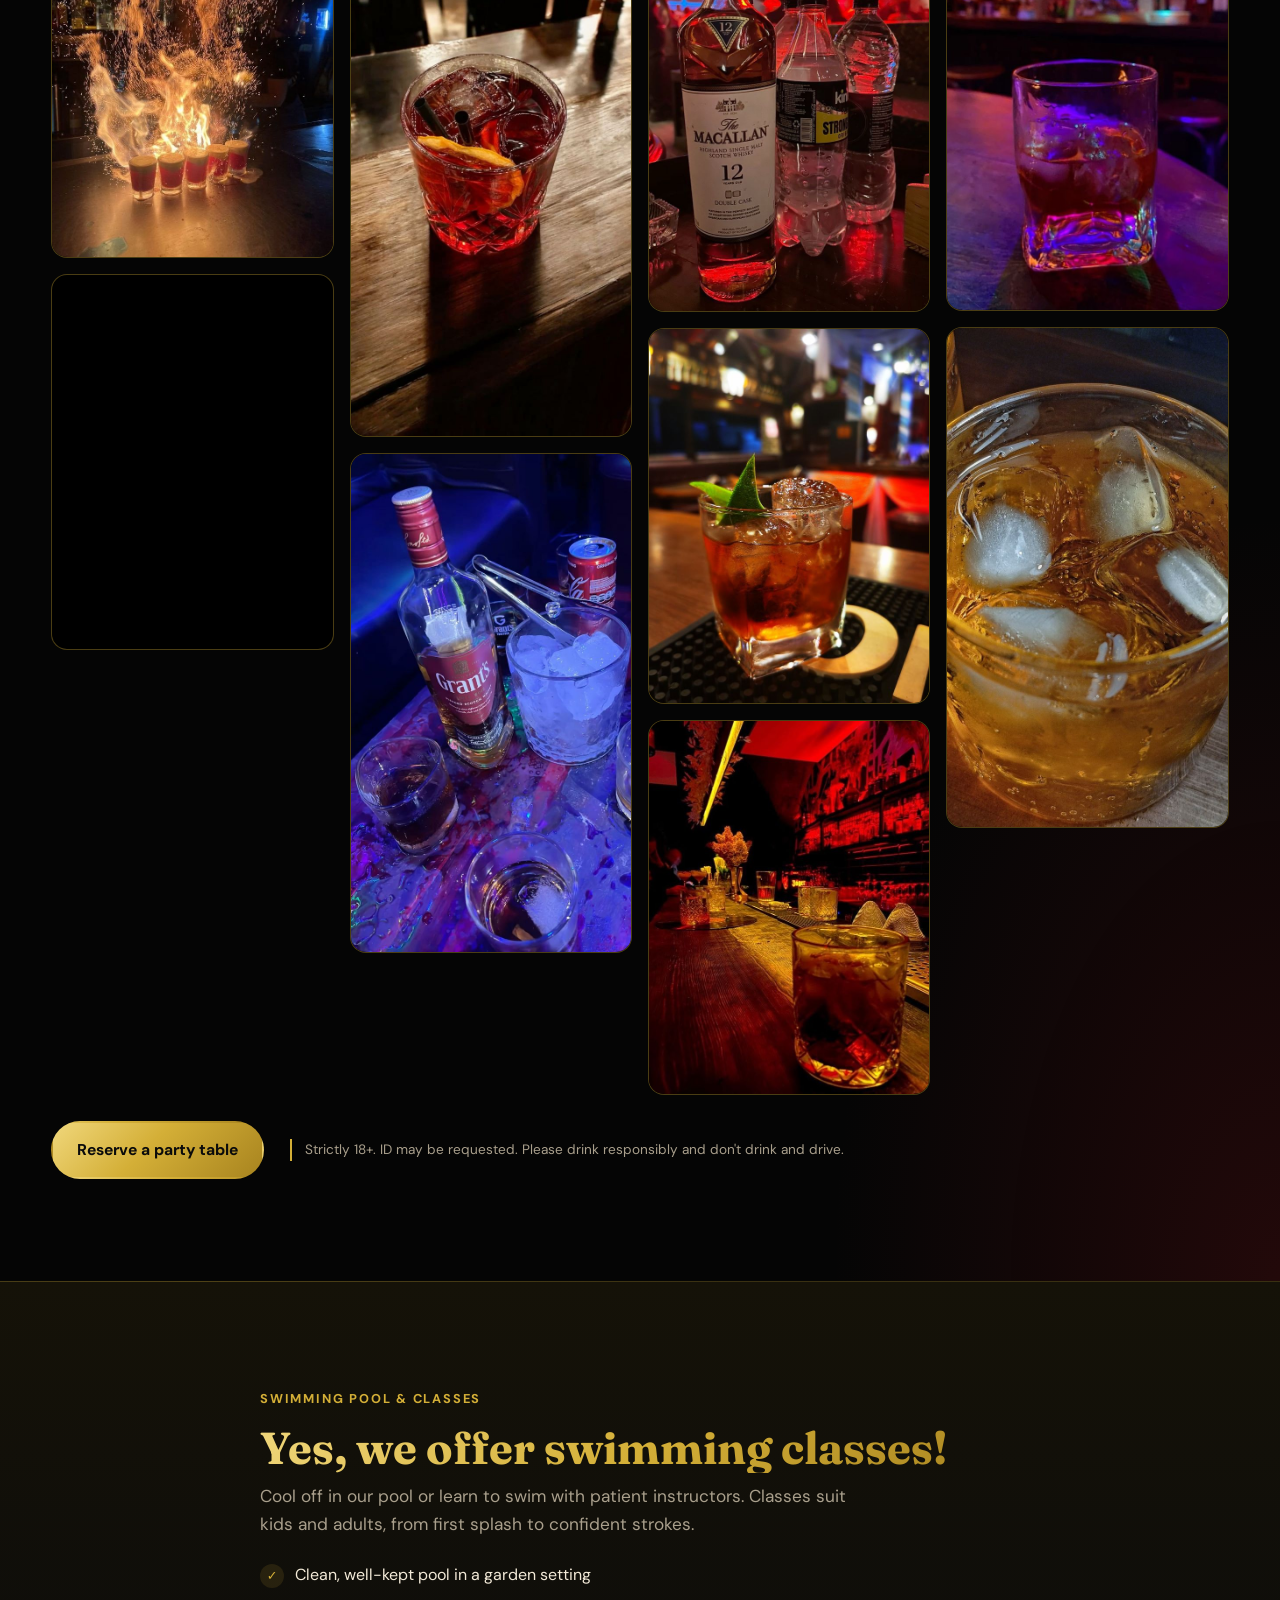
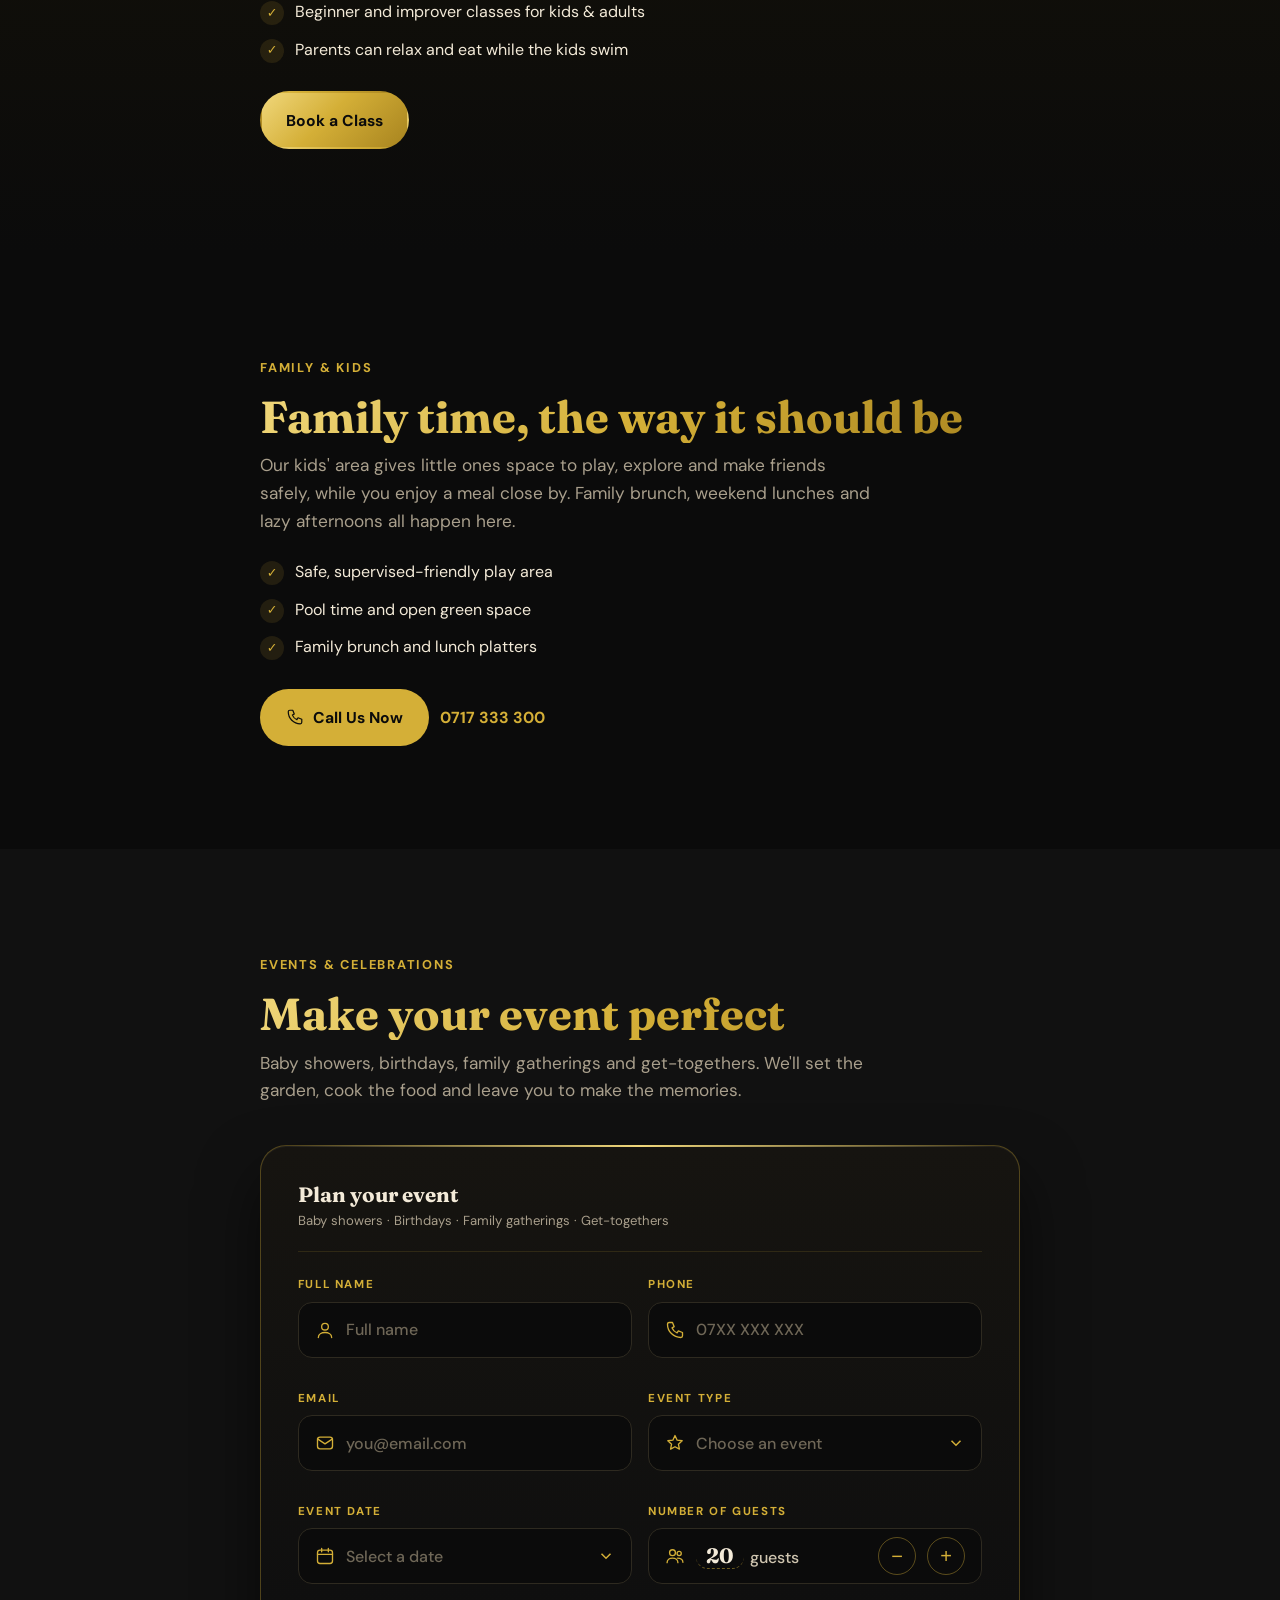
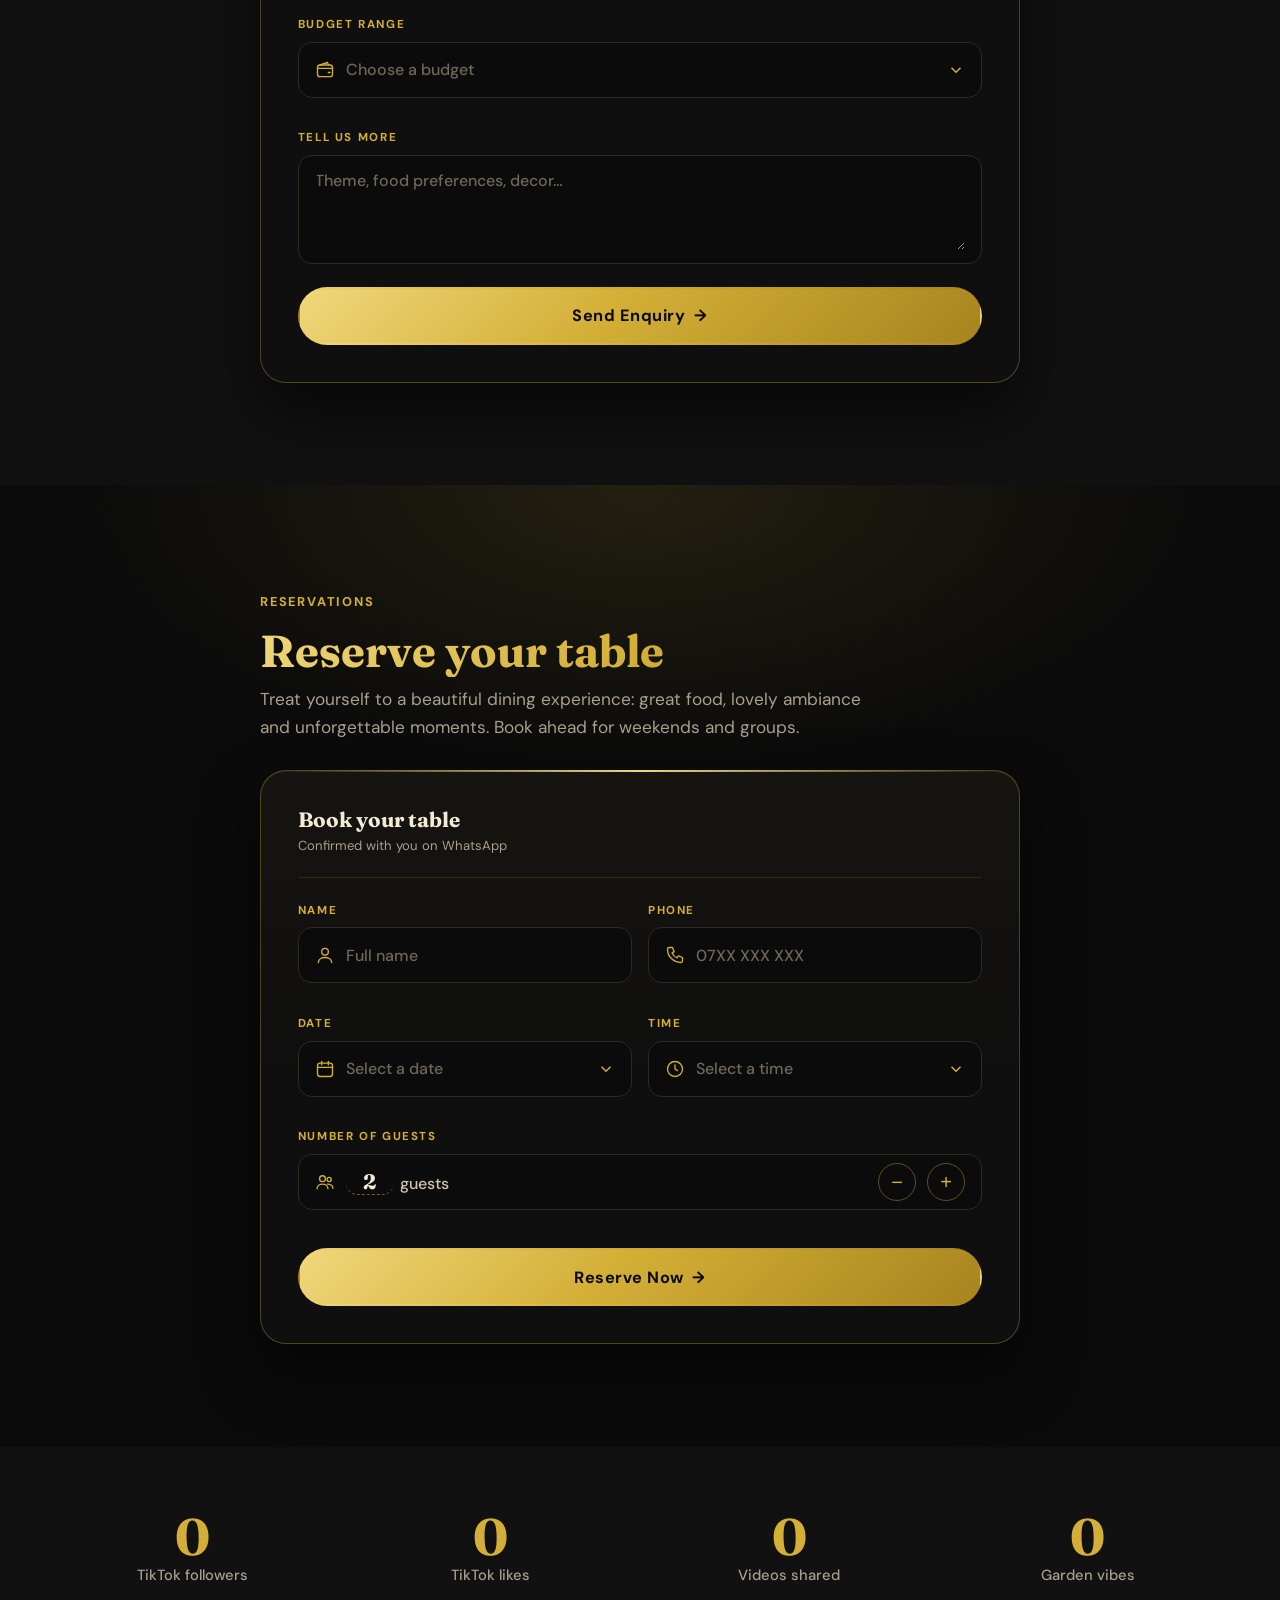
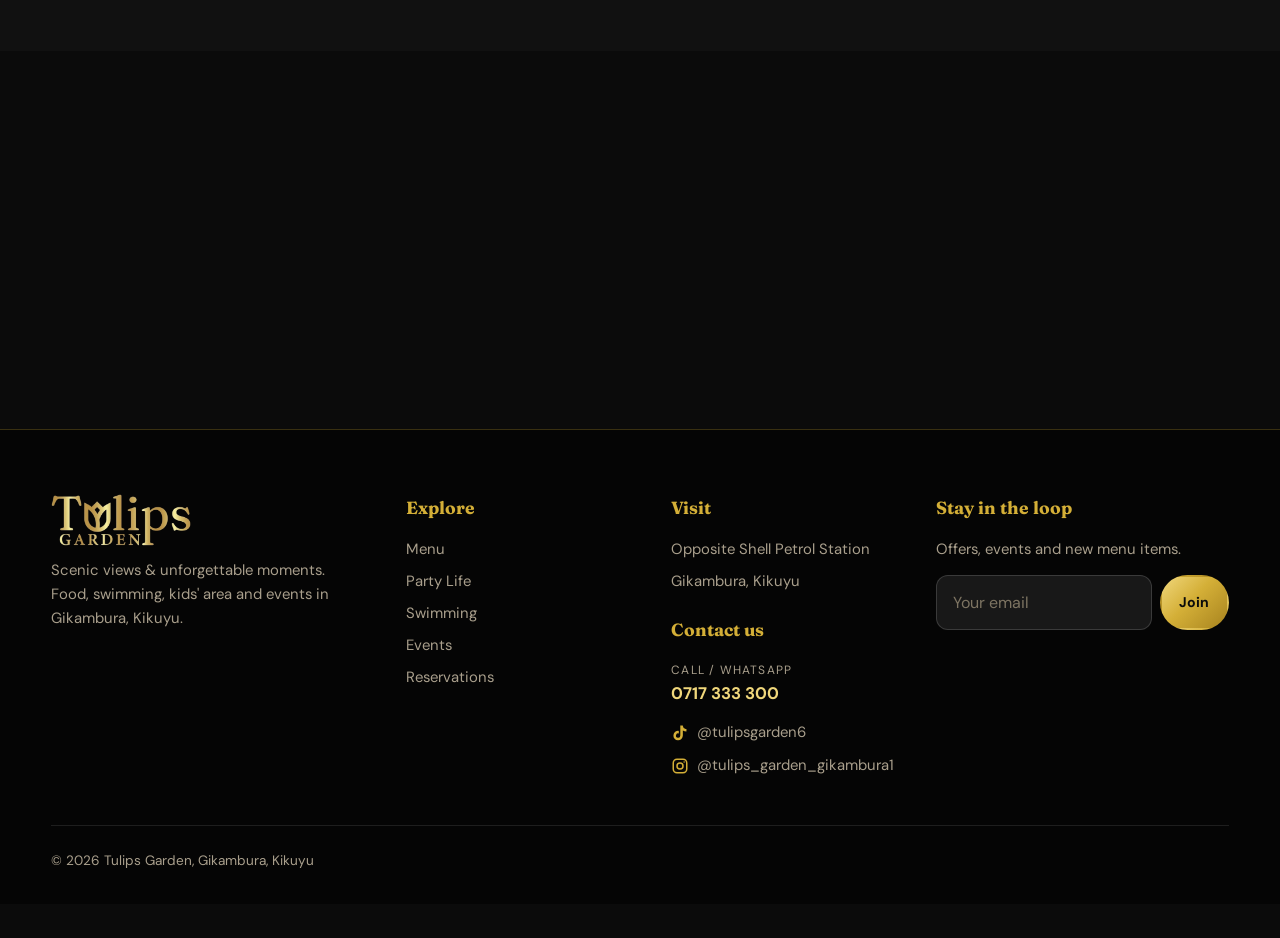
==== commit 064a13e1: "Add Party Life section before Swimming Four looping muted party clips (720p H.264, play only on scre" ====
--- a/index.html
+++ b/index.html
@@ -222,6 +222,30 @@
 .gallery{columns:4 200px;column-gap:1.1rem;margin-top:2.5rem}
 .gallery .vcard{break-inside:avoid;margin-bottom:1.1rem}
 .gallery .vcard:nth-child(3n){aspect-ratio:3/4}
+
+/* Party life */
+.party{background:radial-gradient(60% 50% at 15% 0%,rgba(212,175,55,.14),transparent 70%),radial-gradient(50% 40% at 100% 100%,rgba(122,20,24,.25),transparent 70%),#050505;border-block:1px solid rgba(212,175,55,.25)}
+.party-head{display:grid;grid-template-columns:1.2fr 1fr;gap:2.5rem;align-items:end}
+.party-points{list-style:none;display:grid;gap:.8rem}
+.party-points li{padding:.85rem 1rem;border:1px solid rgba(212,175,55,.35);border-radius:14px;background:linear-gradient(135deg,rgba(212,175,55,.1),rgba(0,0,0,.3))}
+.party-points b{display:block;font-family:var(--serif);color:var(--leaf);font-size:1.08rem}
+.party-points span{color:var(--muted);font-size:.92rem}
+.party-vids{display:grid;grid-template-columns:repeat(4,1fr);gap:1rem;margin:2.6rem 0 1rem}
+.party-vids video{width:100%;aspect-ratio:9/14;object-fit:cover;border-radius:18px;border:1px solid rgba(212,175,55,.45);background:#000;box-shadow:0 14px 30px rgba(0,0,0,.5)}
+.party-gallery{columns:4 200px;column-gap:1rem}
+.pg-tile{display:block;width:100%;margin:0 0 1rem;padding:0;border:1px solid rgba(212,175,55,.35);border-radius:16px;overflow:hidden;background:#000;cursor:zoom-in;break-inside:avoid}
+.pg-tile img{display:block;width:100%;height:auto;transition:transform .5s}
+.pg-tile:hover img,.pg-tile:focus-visible img{transform:scale(1.05)}
+.party-cta{display:flex;flex-wrap:wrap;align-items:center;gap:1rem 1.6rem;margin-top:1.6rem}
+.party-note{color:var(--muted);font-size:.85rem;border-left:2px solid var(--leaf);padding-left:.8rem}
+@media(max-width:760px){
+  .party-head{grid-template-columns:1fr;gap:1.4rem}
+  .party-vids,.party-gallery{display:flex;columns:auto;overflow-x:auto;scroll-snap-type:x mandatory;gap:.7rem;margin-inline:-5vw;padding:0 5vw .4rem;scrollbar-width:none}
+  .party-vids::-webkit-scrollbar,.party-gallery::-webkit-scrollbar{display:none}
+  .party-vids video{flex:0 0 46vw;width:46vw;scroll-snap-align:start}
+  .pg-tile{flex:0 0 58vw;margin:0;aspect-ratio:3/4;scroll-snap-align:start}
+  .pg-tile img{height:100%;object-fit:cover}
+}
 
 /* Follow */
 .follow{background:linear-gradient(135deg,#a8841f,#d4af37 40%,#f0d77b);color:#0b0b0b;border-radius:28px;padding:clamp(2rem,5vw,3.5rem);display:flex;justify-content:space-between;align-items:center;gap:2rem;flex-wrap:wrap}
@@ -589,6 +613,7 @@
     <ul id="menu">
       <li><a href="#about">About</a></li>
       <li><a href="#menu-sec">Menu</a></li>
+      <li><a href="#party">Party Life</a></li>
       <li><a href="#swimming">Swimming</a></li>
       <li><a href="#events">Events</a></li>
       <li><a href="#contact">Contact</a></li>
@@ -684,6 +709,49 @@
     </div>
     <div class="fg-head reveal"><h3>From our kitchen</h3><p>Tap any photo to see it up close.</p></div>
     <div class="food-gallery" data-food-gallery></div>
+  </div>
+</section>
+
+<!-- PARTY LIFE -->
+<section class="party" id="party">
+  <div class="wrap">
+    <div class="party-head reveal">
+      <div>
+        <span class="eyebrow">Party life · 18+</span>
+        <h2>When the sun sets, the garden comes alive</h2>
+        <p class="lead">Bottles on ice, cocktails, shots and good vibes with your crew. Whether it's a birthday, a girls' night out or the weekend, we set up your table and keep the drinks flowing.</p>
+      </div>
+      <ul class="party-points">
+        <li><b>Bottle service</b><span>Whisky, cognac, vodka and more, served with ice and mixers</span></li>
+        <li><b>Cocktails &amp; shots</b><span>From classics to flaming shots for the whole table</span></li>
+        <li><b>Party tables</b><span>Reserve ahead for birthdays and group nights</span></li>
+      </ul>
+    </div>
+    <div class="party-vids reveal">
+      <video src="assets/party/party-pour.mp4" poster="assets/party/party-pour-poster.jpg" muted loop playsinline preload="none" disablepictureinpicture aria-label="Whisky poured over ice"></video>
+      <video src="assets/party/party-flames.mp4" poster="assets/party/party-flames-poster.jpg" muted loop playsinline preload="none" disablepictureinpicture aria-label="Flaming shots"></video>
+      <video src="assets/party/party-bottles.mp4" poster="assets/party/party-bottles-poster.jpg" muted loop playsinline preload="none" disablepictureinpicture aria-label="Bottles on ice"></video>
+      <video src="assets/party/party-redlabel.mp4" poster="assets/party/party-redlabel-poster.jpg" muted loop playsinline preload="none" disablepictureinpicture aria-label="Johnnie Walker Red Label"></video>
+    </div>
+    <div class="party-gallery">
+      <button type="button" class="pg-tile" data-lg="assets/party/bottle-service-martell-lg.jpg" data-cap="Martell VSOP on ice" aria-label="See a larger photo: Martell VSOP on ice"><img src="assets/party/bottle-service-martell-md.jpg" alt="Martell VSOP on ice" loading="lazy" decoding="async"></button>
+      <button type="button" class="pg-tile" data-lg="assets/party/flaming-shots-lg.jpg" data-cap="Flaming shots at the bar" aria-label="See a larger photo: Flaming shots at the bar"><img src="assets/party/flaming-shots-md.jpg" alt="Flaming shots at the bar" loading="lazy" decoding="async"></button>
+      <button type="button" class="pg-tile" data-lg="assets/party/black-label-lg.jpg" data-cap="Johnnie Walker Black Label & Coke" aria-label="See a larger photo: Johnnie Walker Black Label & Coke"><img src="assets/party/black-label-md.jpg" alt="Johnnie Walker Black Label & Coke" loading="lazy" decoding="async"></button>
+      <button type="button" class="pg-tile" data-lg="assets/party/jager-shots-lg.jpg" data-cap="Jägermeister shots for the crew" aria-label="See a larger photo: Jägermeister shots for the crew"><img src="assets/party/jager-shots-md.jpg" alt="Jägermeister shots for the crew" loading="lazy" decoding="async"></button>
+      <button type="button" class="pg-tile" data-lg="assets/party/negroni-lg.jpg" data-cap="Signature cocktail" aria-label="See a larger photo: Signature cocktail"><img src="assets/party/negroni-md.jpg" alt="Signature cocktail" loading="lazy" decoding="async"></button>
+      <button type="button" class="pg-tile" data-lg="assets/party/grants-on-ice-lg.jpg" data-cap="Grant's with an ice bucket" aria-label="See a larger photo: Grant's with an ice bucket"><img src="assets/party/grants-on-ice-md.jpg" alt="Grant's with an ice bucket" loading="lazy" decoding="async"></button>
+      <button type="button" class="pg-tile" data-lg="assets/party/jack-and-choma-lg.jpg" data-cap="Jack Daniel's with nyama choma" aria-label="See a larger photo: Jack Daniel's with nyama choma"><img src="assets/party/jack-and-choma-md.jpg" alt="Jack Daniel's with nyama choma" loading="lazy" decoding="async"></button>
+      <button type="button" class="pg-tile" data-lg="assets/party/macallan-lg.jpg" data-cap="The Macallan 12" aria-label="See a larger photo: The Macallan 12"><img src="assets/party/macallan-md.jpg" alt="The Macallan 12" loading="lazy" decoding="async"></button>
+      <button type="button" class="pg-tile" data-lg="assets/party/lime-cocktail-lg.jpg" data-cap="Rum & lime on the rocks" aria-label="See a larger photo: Rum & lime on the rocks"><img src="assets/party/lime-cocktail-md.jpg" alt="Rum & lime on the rocks" loading="lazy" decoding="async"></button>
+      <button type="button" class="pg-tile" data-lg="assets/party/bar-counter-lg.jpg" data-cap="Drinks at the bar" aria-label="See a larger photo: Drinks at the bar"><img src="assets/party/bar-counter-md.jpg" alt="Drinks at the bar" loading="lazy" decoding="async"></button>
+      <button type="button" class="pg-tile" data-lg="assets/party/jack-daniels-lg.jpg" data-cap="Jack Daniel's" aria-label="See a larger photo: Jack Daniel's"><img src="assets/party/jack-daniels-md.jpg" alt="Jack Daniel's" loading="lazy" decoding="async"></button>
+      <button type="button" class="pg-tile" data-lg="assets/party/night-glass-lg.jpg" data-cap="Late-night pour" aria-label="See a larger photo: Late-night pour"><img src="assets/party/night-glass-md.jpg" alt="Late-night pour" loading="lazy" decoding="async"></button>
+      <button type="button" class="pg-tile" data-lg="assets/party/whisky-ice-lg.jpg" data-cap="Whisky over ice" aria-label="See a larger photo: Whisky over ice"><img src="assets/party/whisky-ice-md.jpg" alt="Whisky over ice" loading="lazy" decoding="async"></button>
+    </div>
+    <div class="party-cta reveal">
+      <a class="btn btn-wa" data-wa="Hi Tulips Garden, I'd like to reserve a party table." target="_blank" rel="noopener">Reserve a party table</a>
+      <p class="party-note">Strictly 18+. ID may be requested. Please drink responsibly and don't drink and drive.</p>
+    </div>
   </div>
 </section>
 
@@ -823,7 +891,7 @@
     </div>
     <div>
       <h4>Explore</h4>
-      <ul><li><a href="#menu-sec">Menu</a></li><li><a href="#swimming">Swimming</a></li><li><a href="#events">Events</a></li><li><a href="#reserve">Reservations</a></li></ul>
+      <ul><li><a href="#menu-sec">Menu</a></li><li><a href="#party">Party Life</a></li><li><a href="#swimming">Swimming</a></li><li><a href="#events">Events</a></li><li><a href="#reserve">Reservations</a></li></ul>
     </div>
     <div>
       <h4>Visit</h4>
@@ -978,6 +1046,11 @@
 box.addEventListener("click",()=>go((n+1)%im.length));
 if("IntersectionObserver"in window)new IntersectionObserver(([e])=>e.isIntersecting?start():stop()).observe(box);else start();});})();
 
+/* Party videos: muted, play only while on screen */
+document.querySelectorAll(".party-vids video").forEach(v=>{v.muted=true;
+  if(matchMedia("(prefers-reduced-motion:reduce)").matches)return;
+  if("IntersectionObserver"in window)new IntersectionObserver(([e])=>{if(e.isIntersecting){v.preload="auto";v.play().catch(()=>{})}else v.pause()},{threshold:.3}).observe(v);else v.play().catch(()=>{});});
+
 /* Mobile nav */
 const burger=$(".burger"), menu=$("#menu");
 burger.onclick=()=>{const o=menu.classList.toggle("open");burger.setAttribute("aria-expanded",o)};
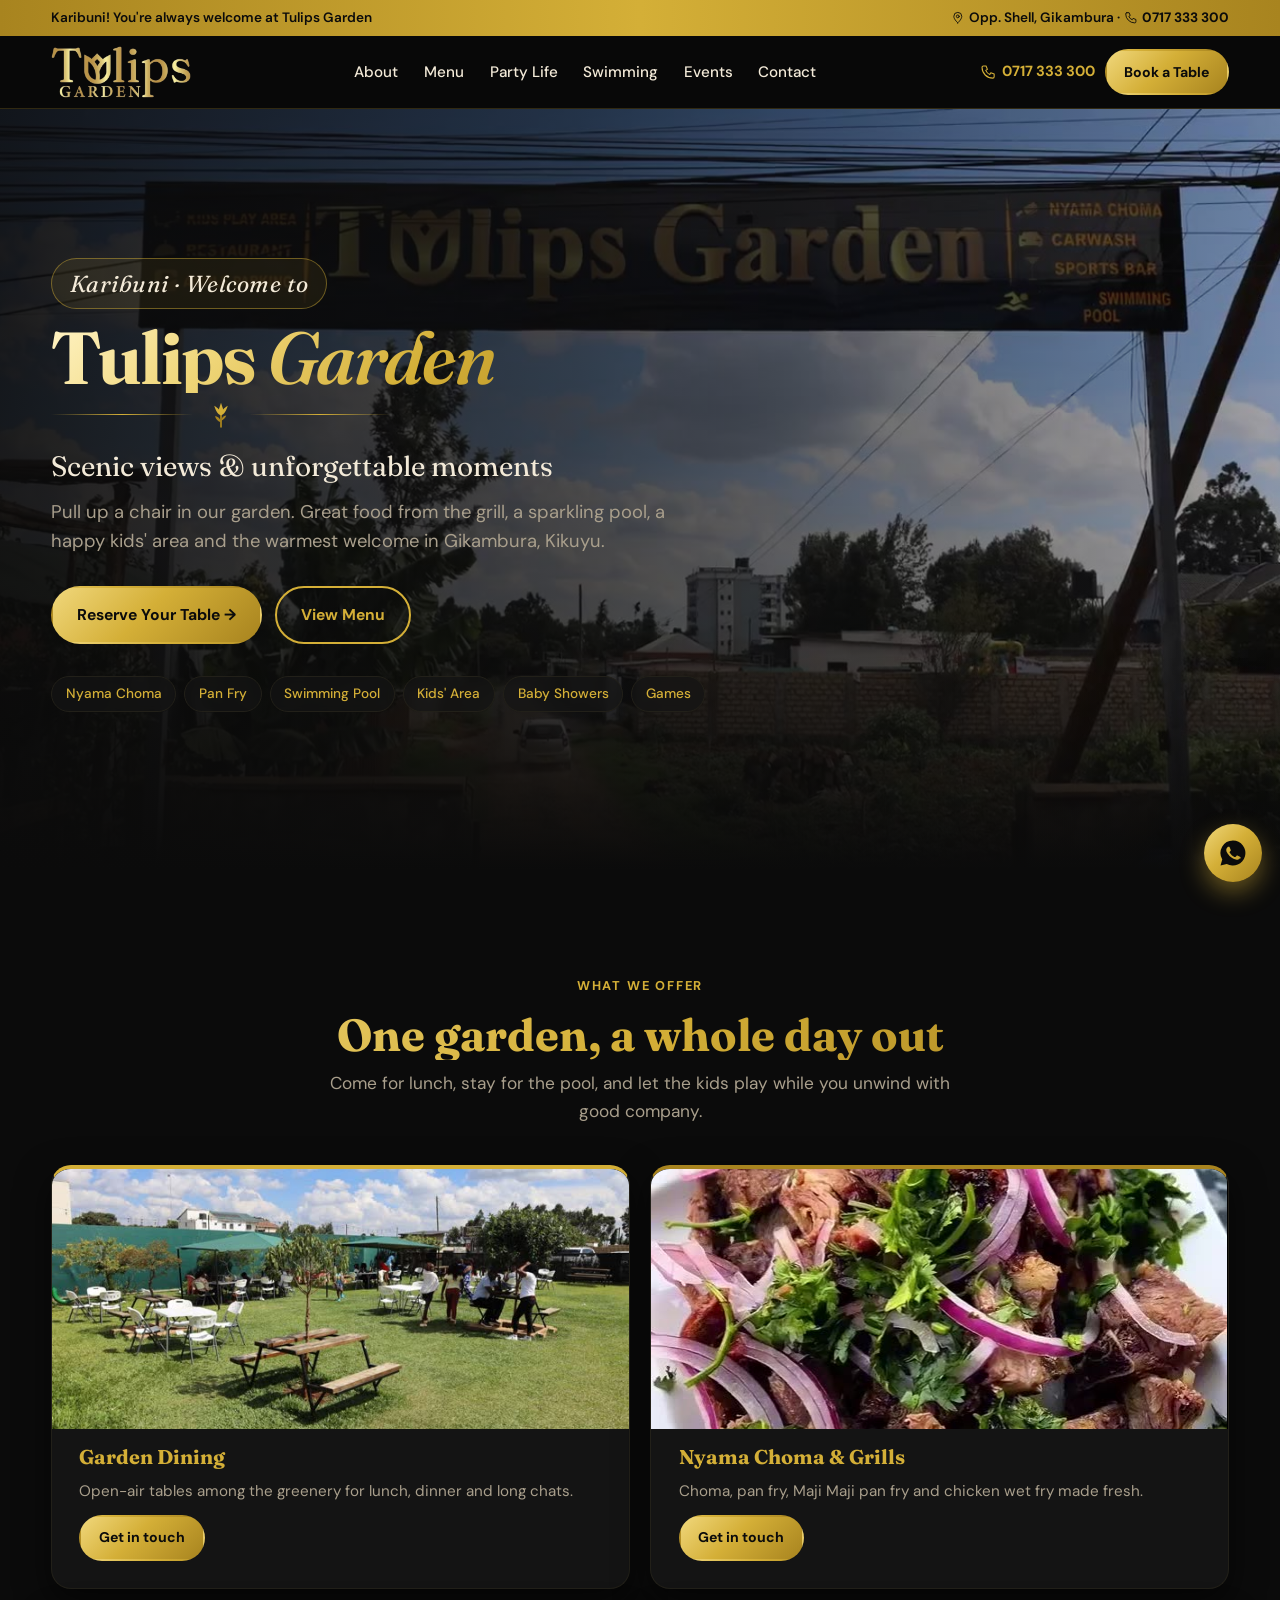
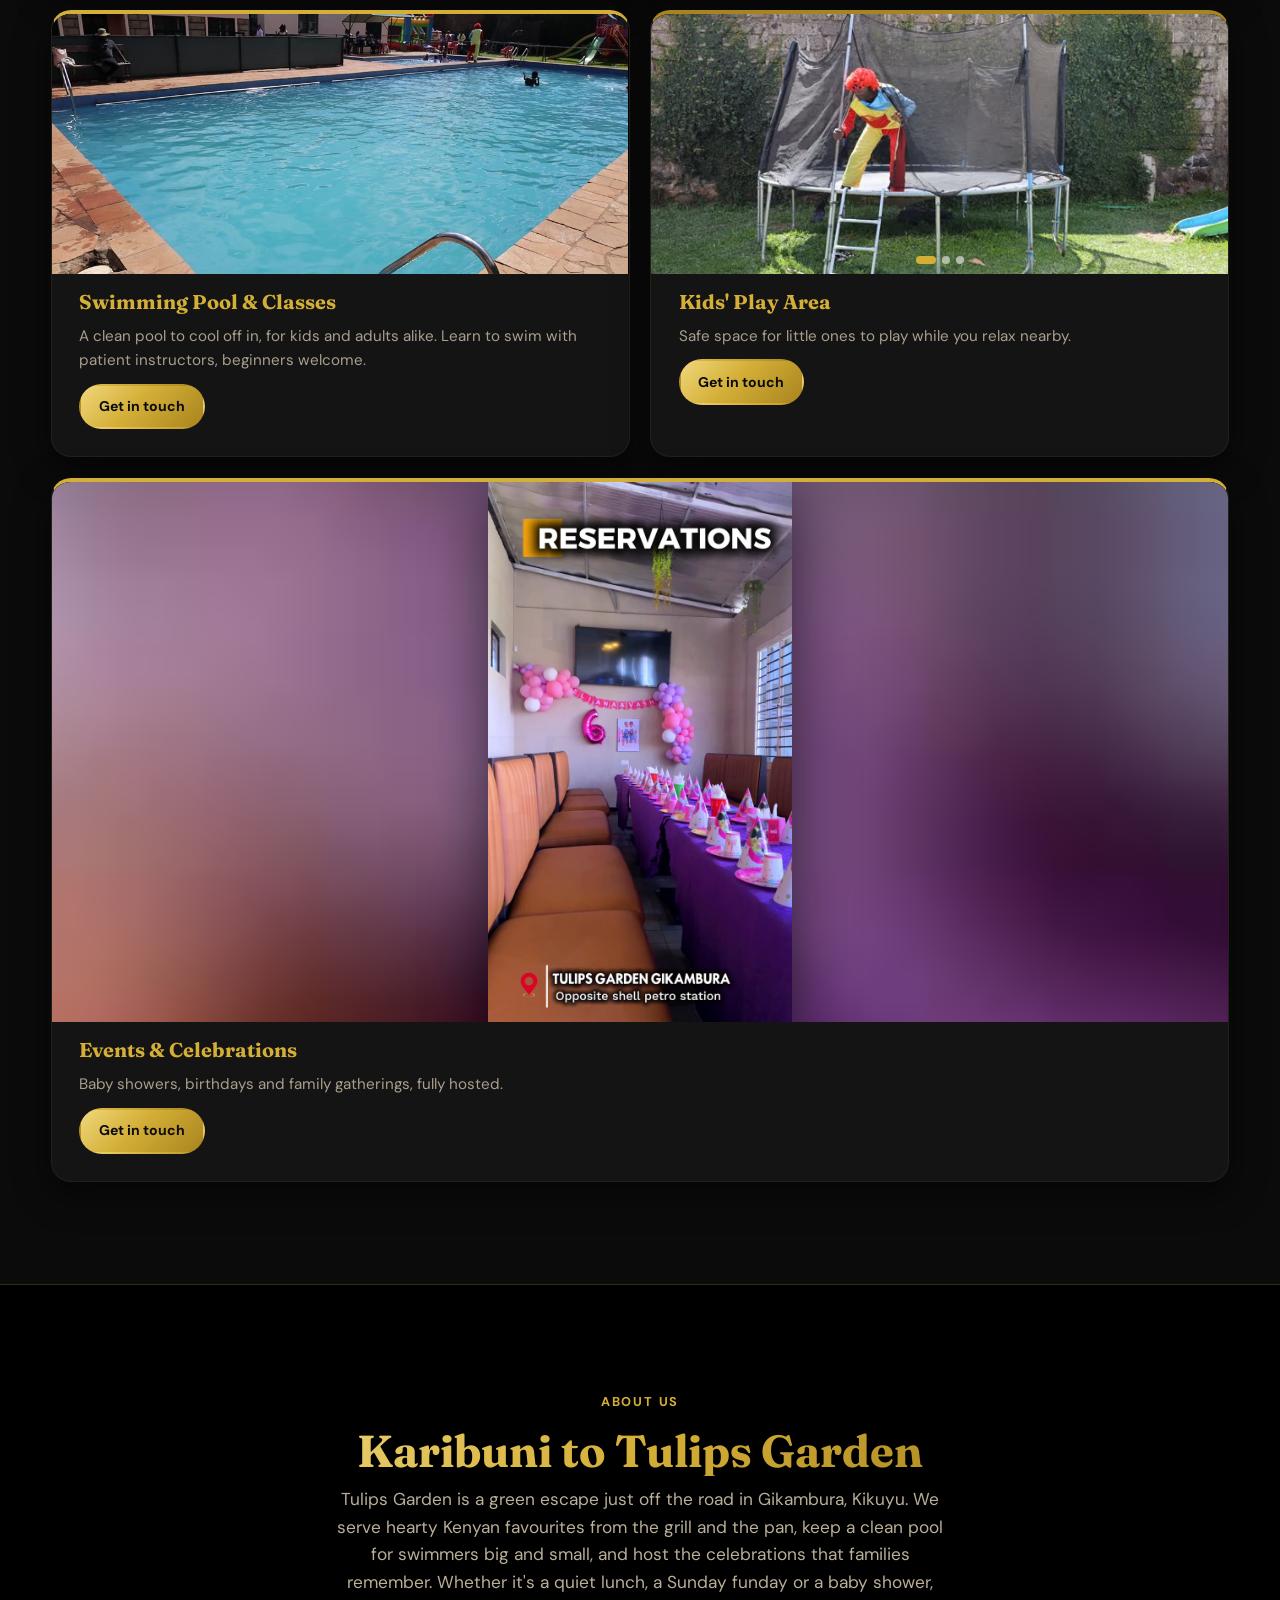
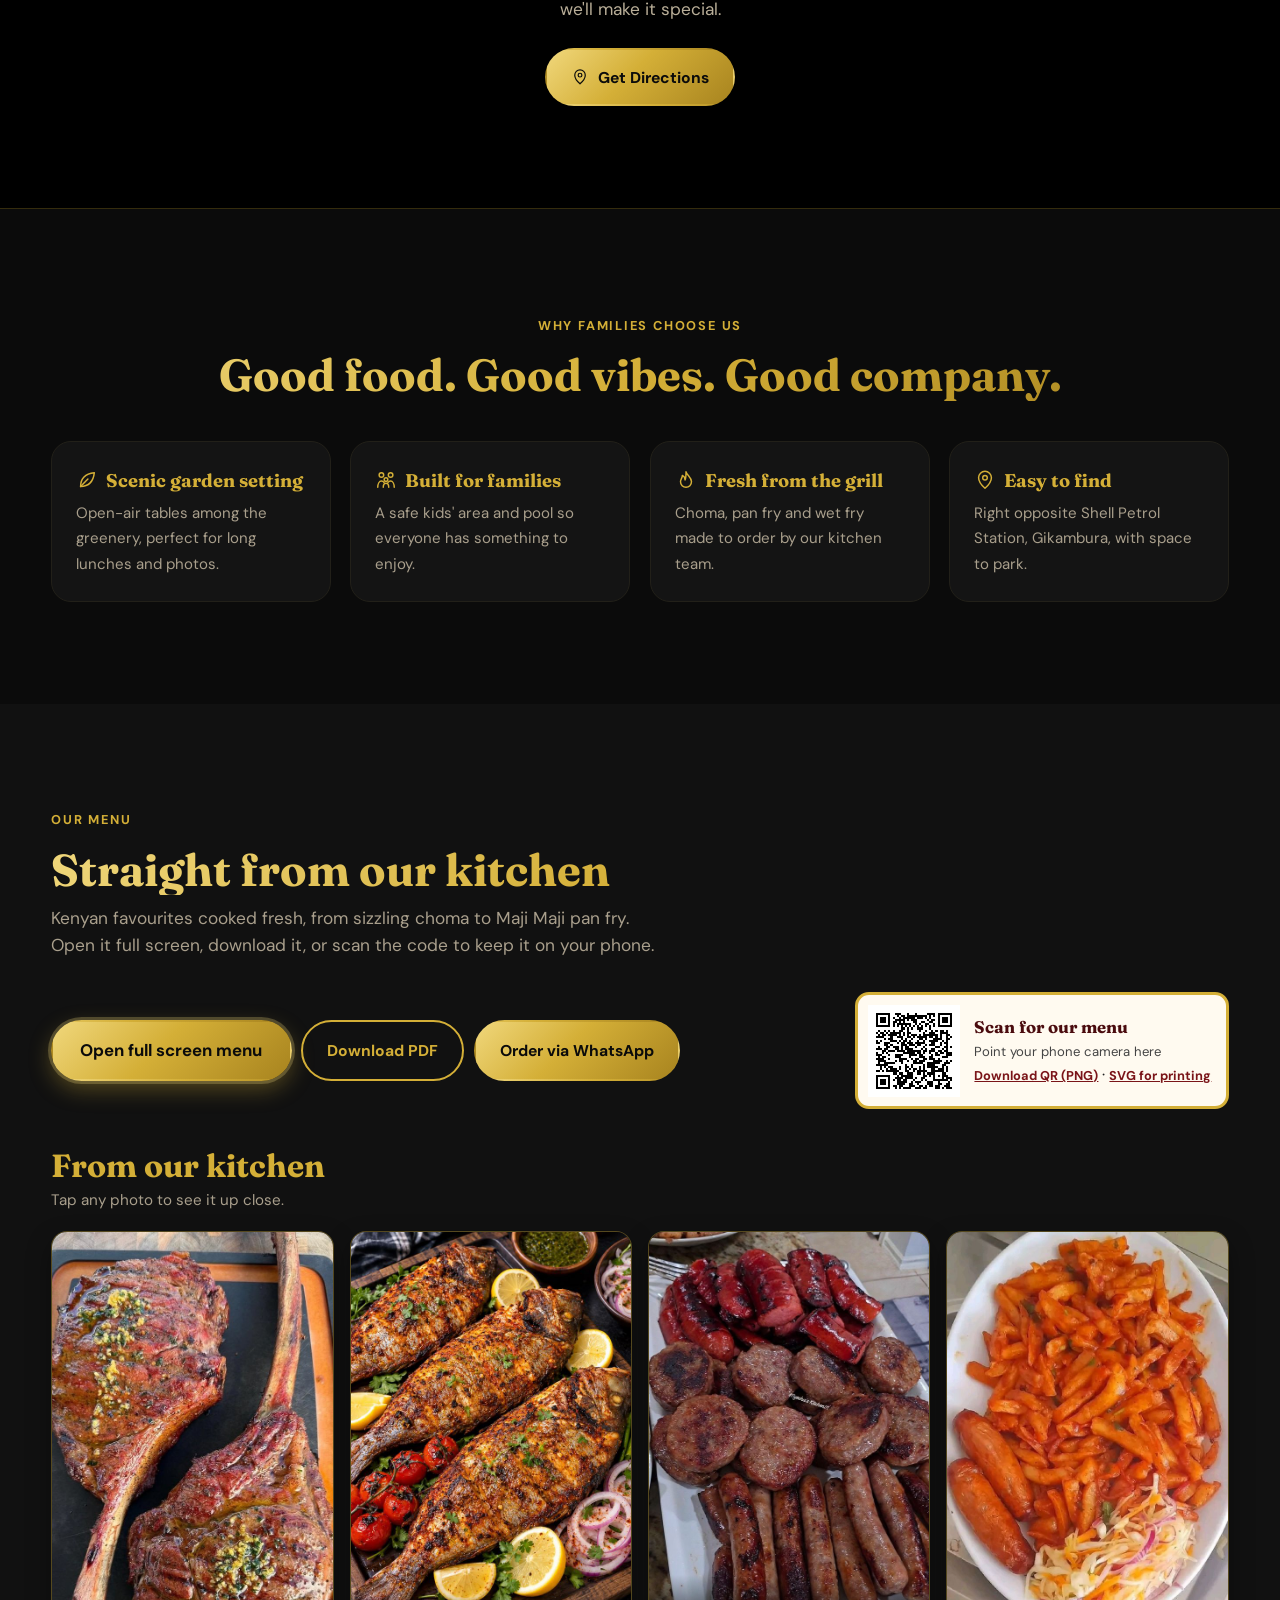
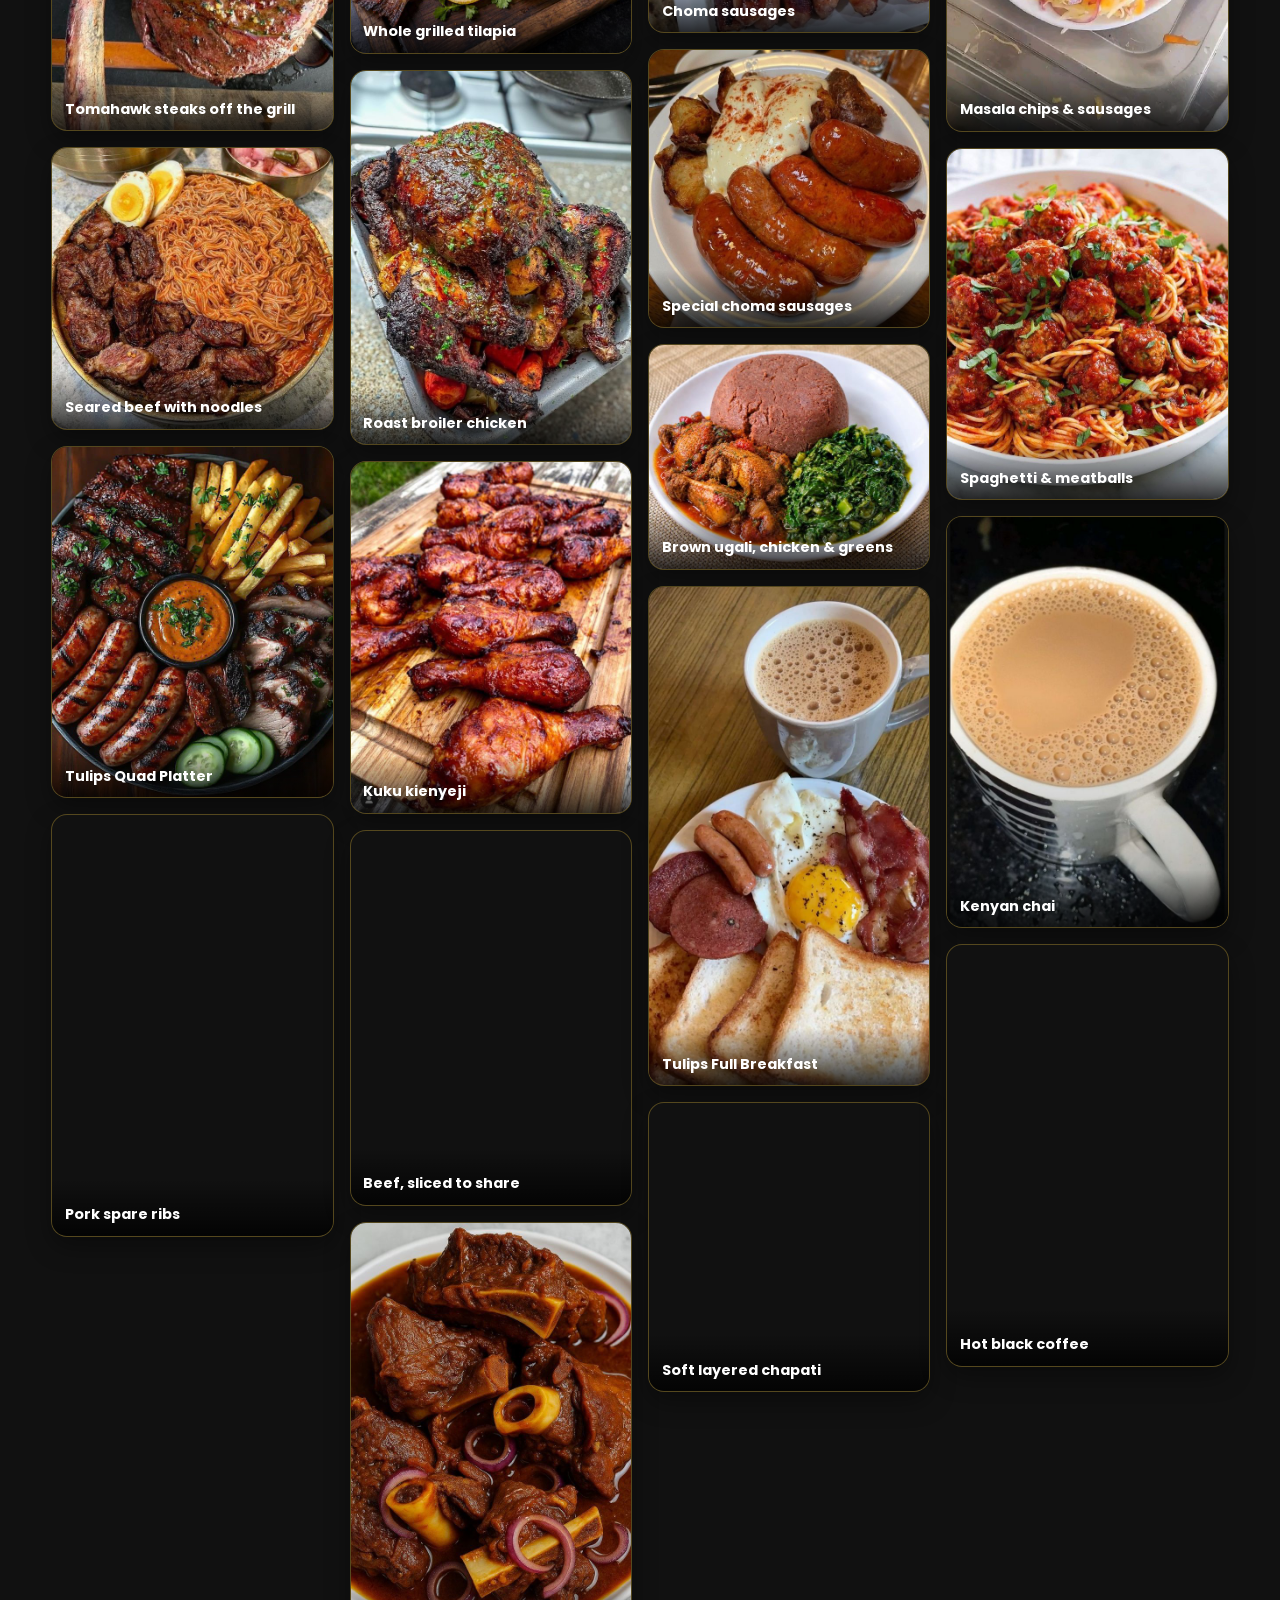
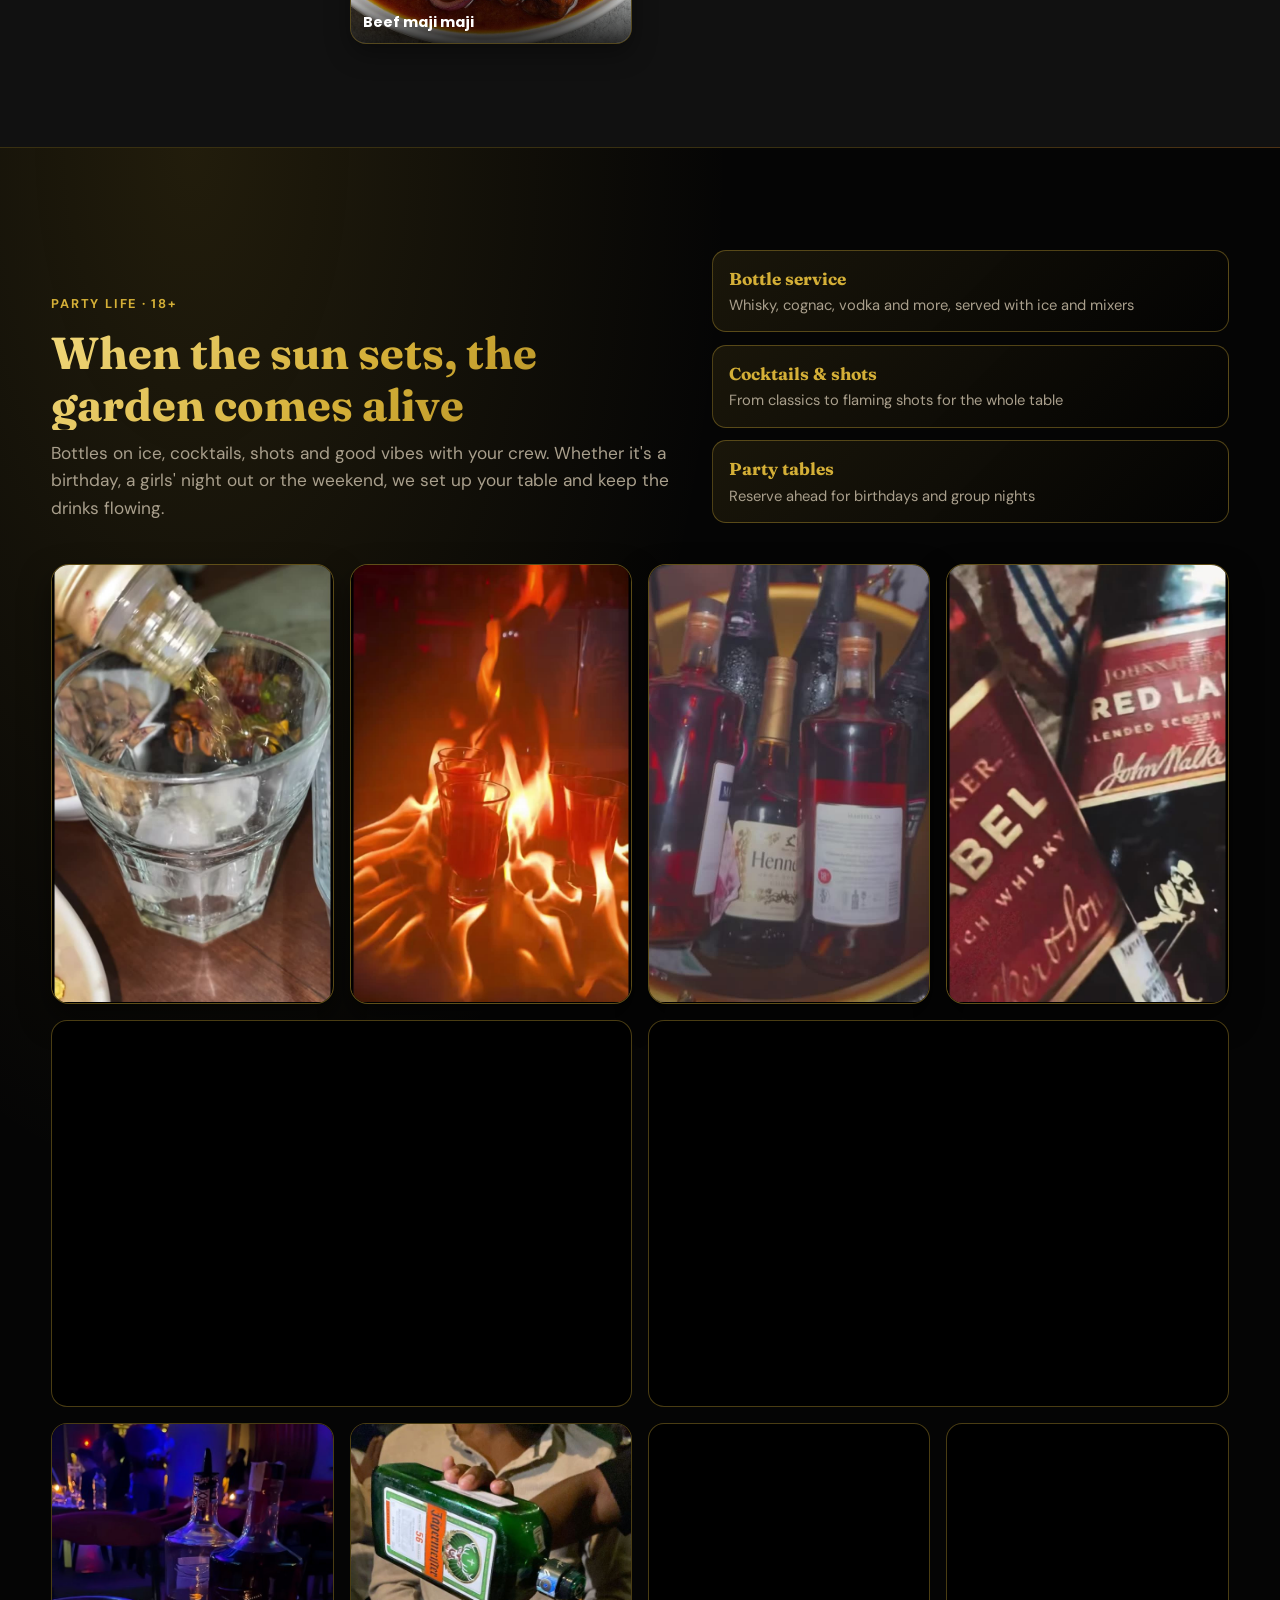
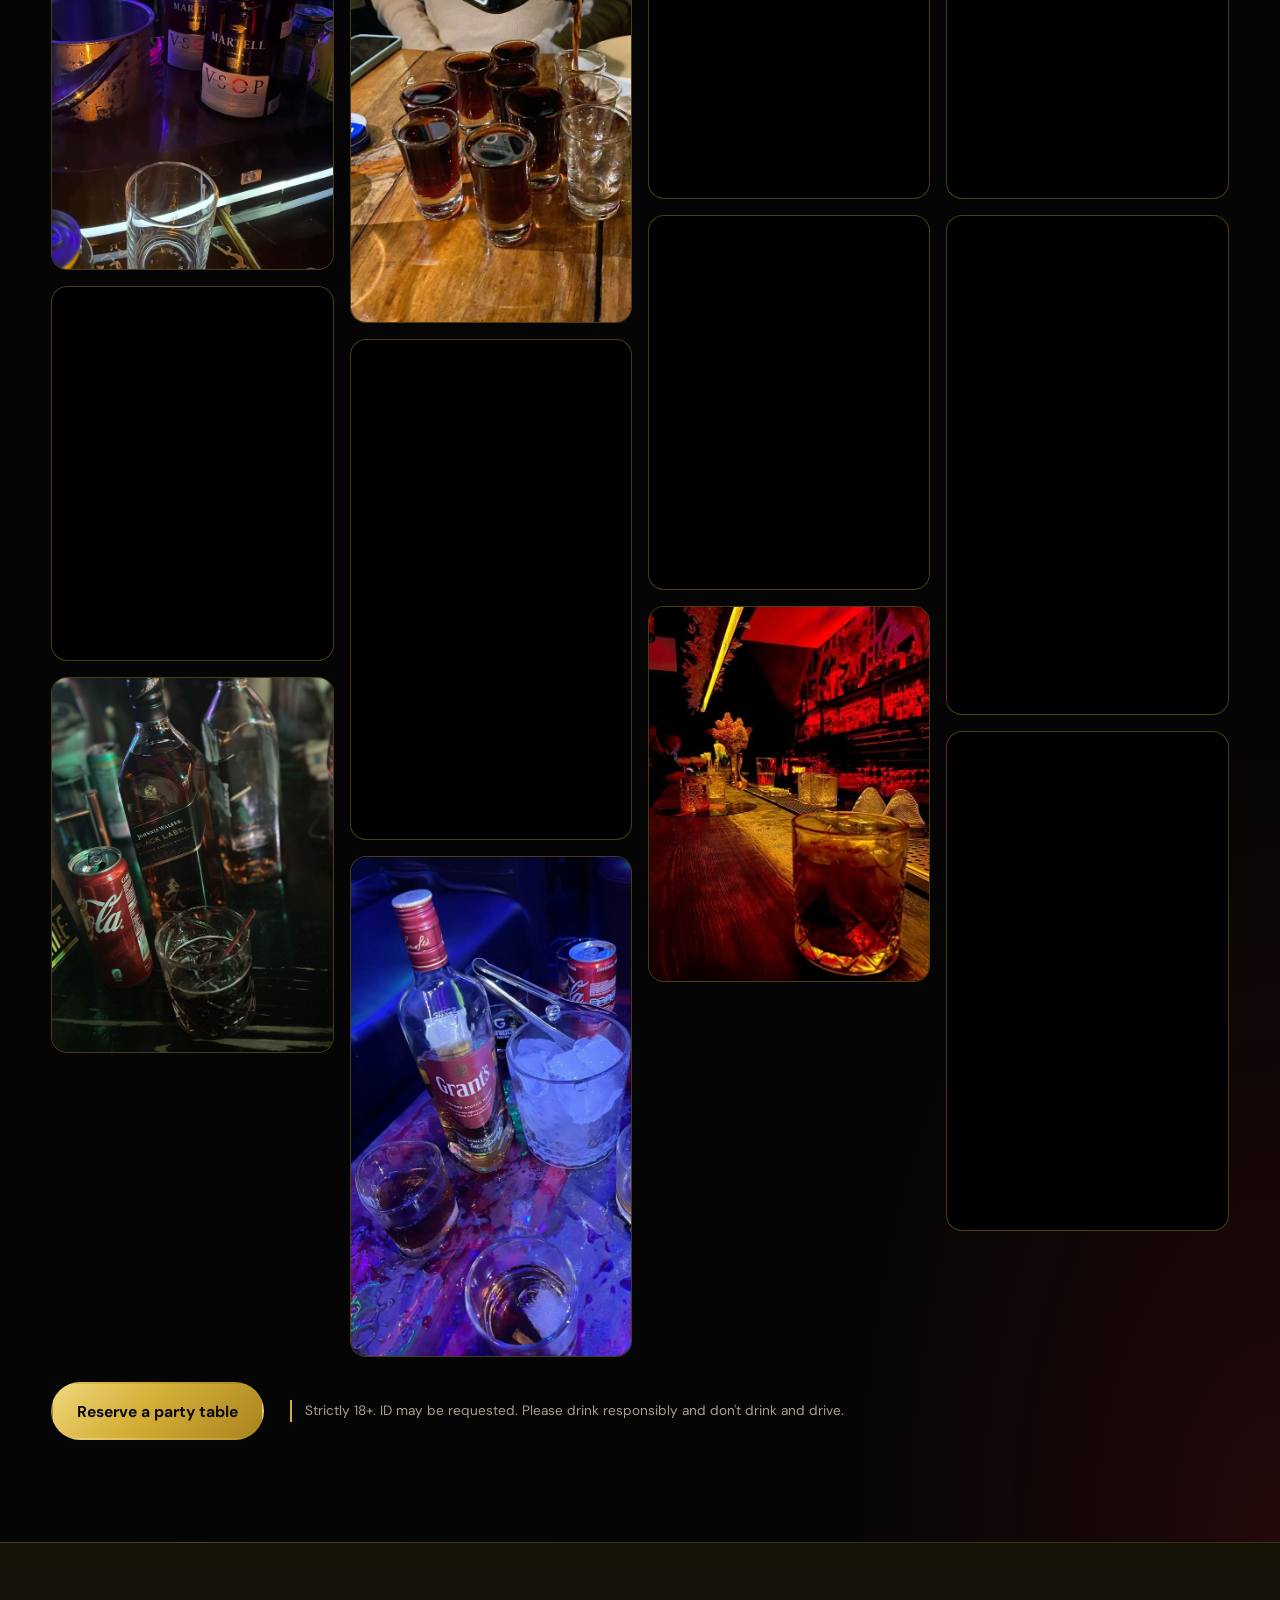
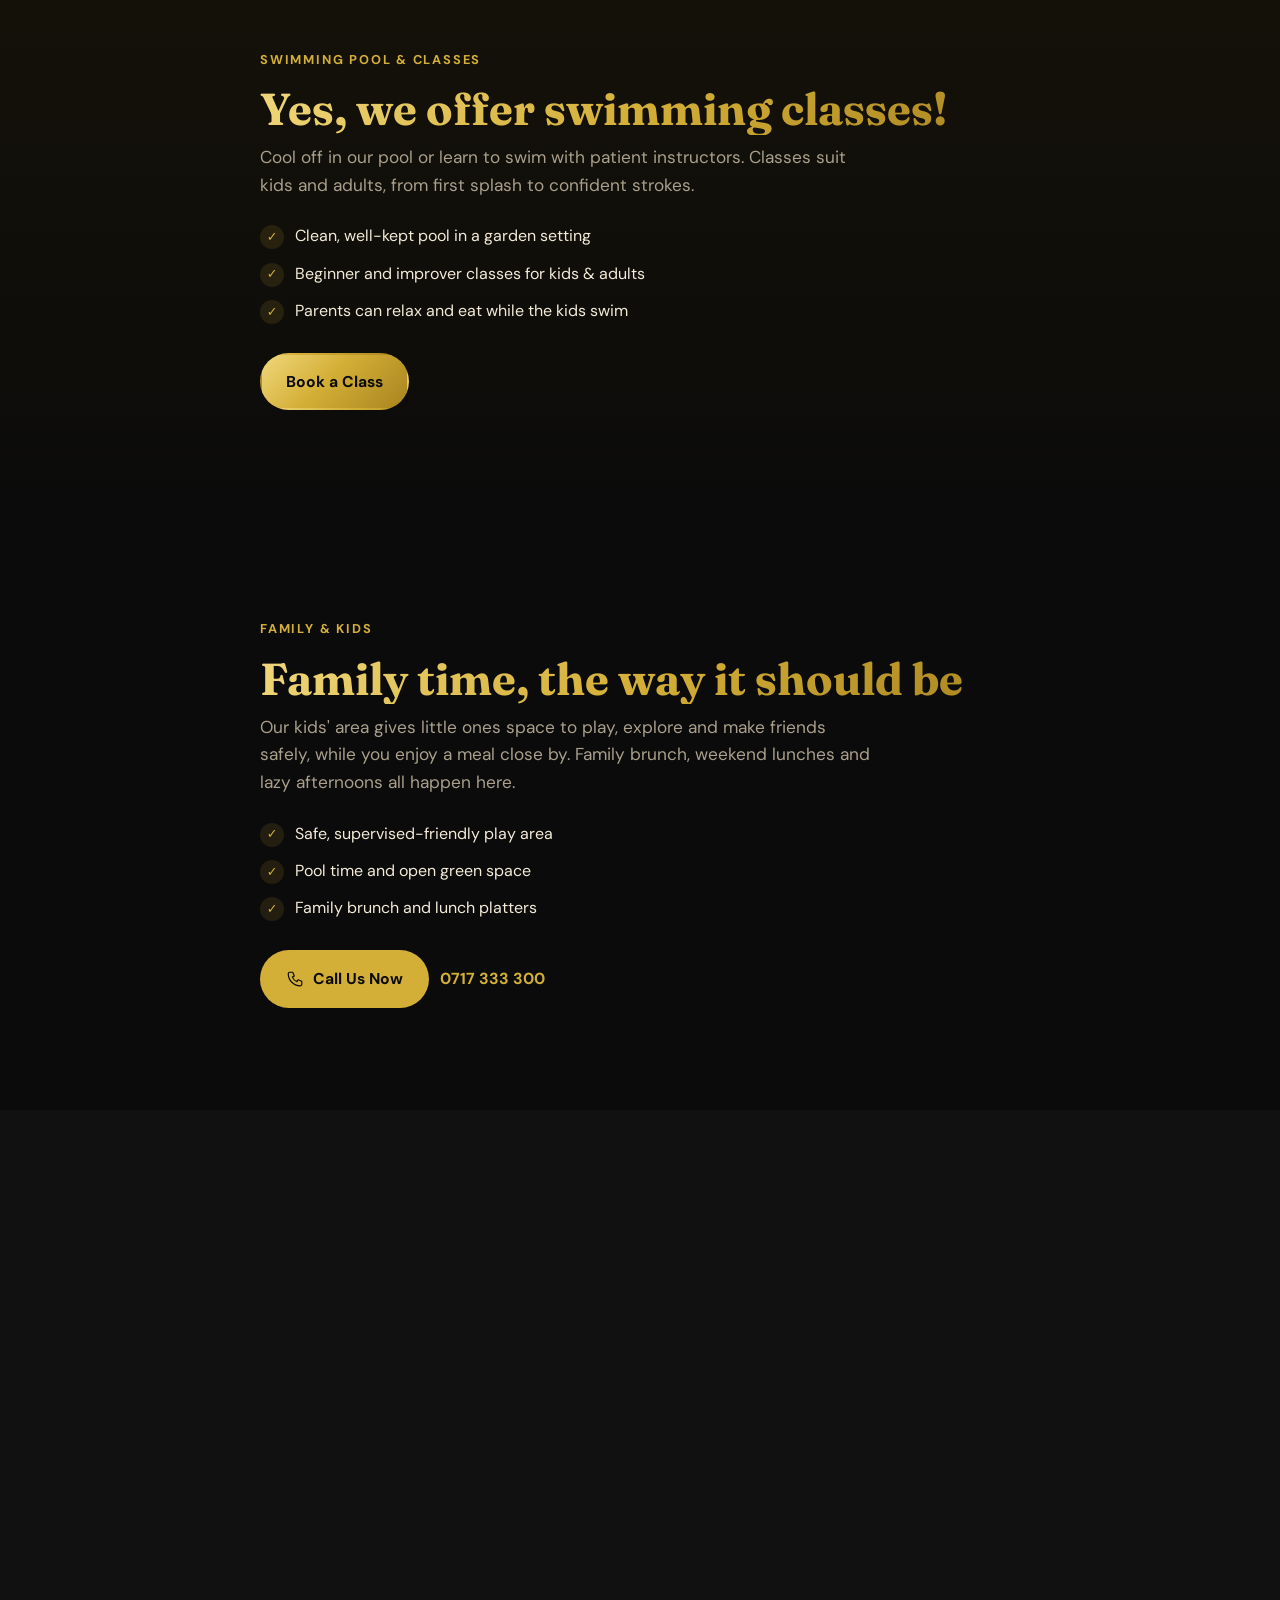
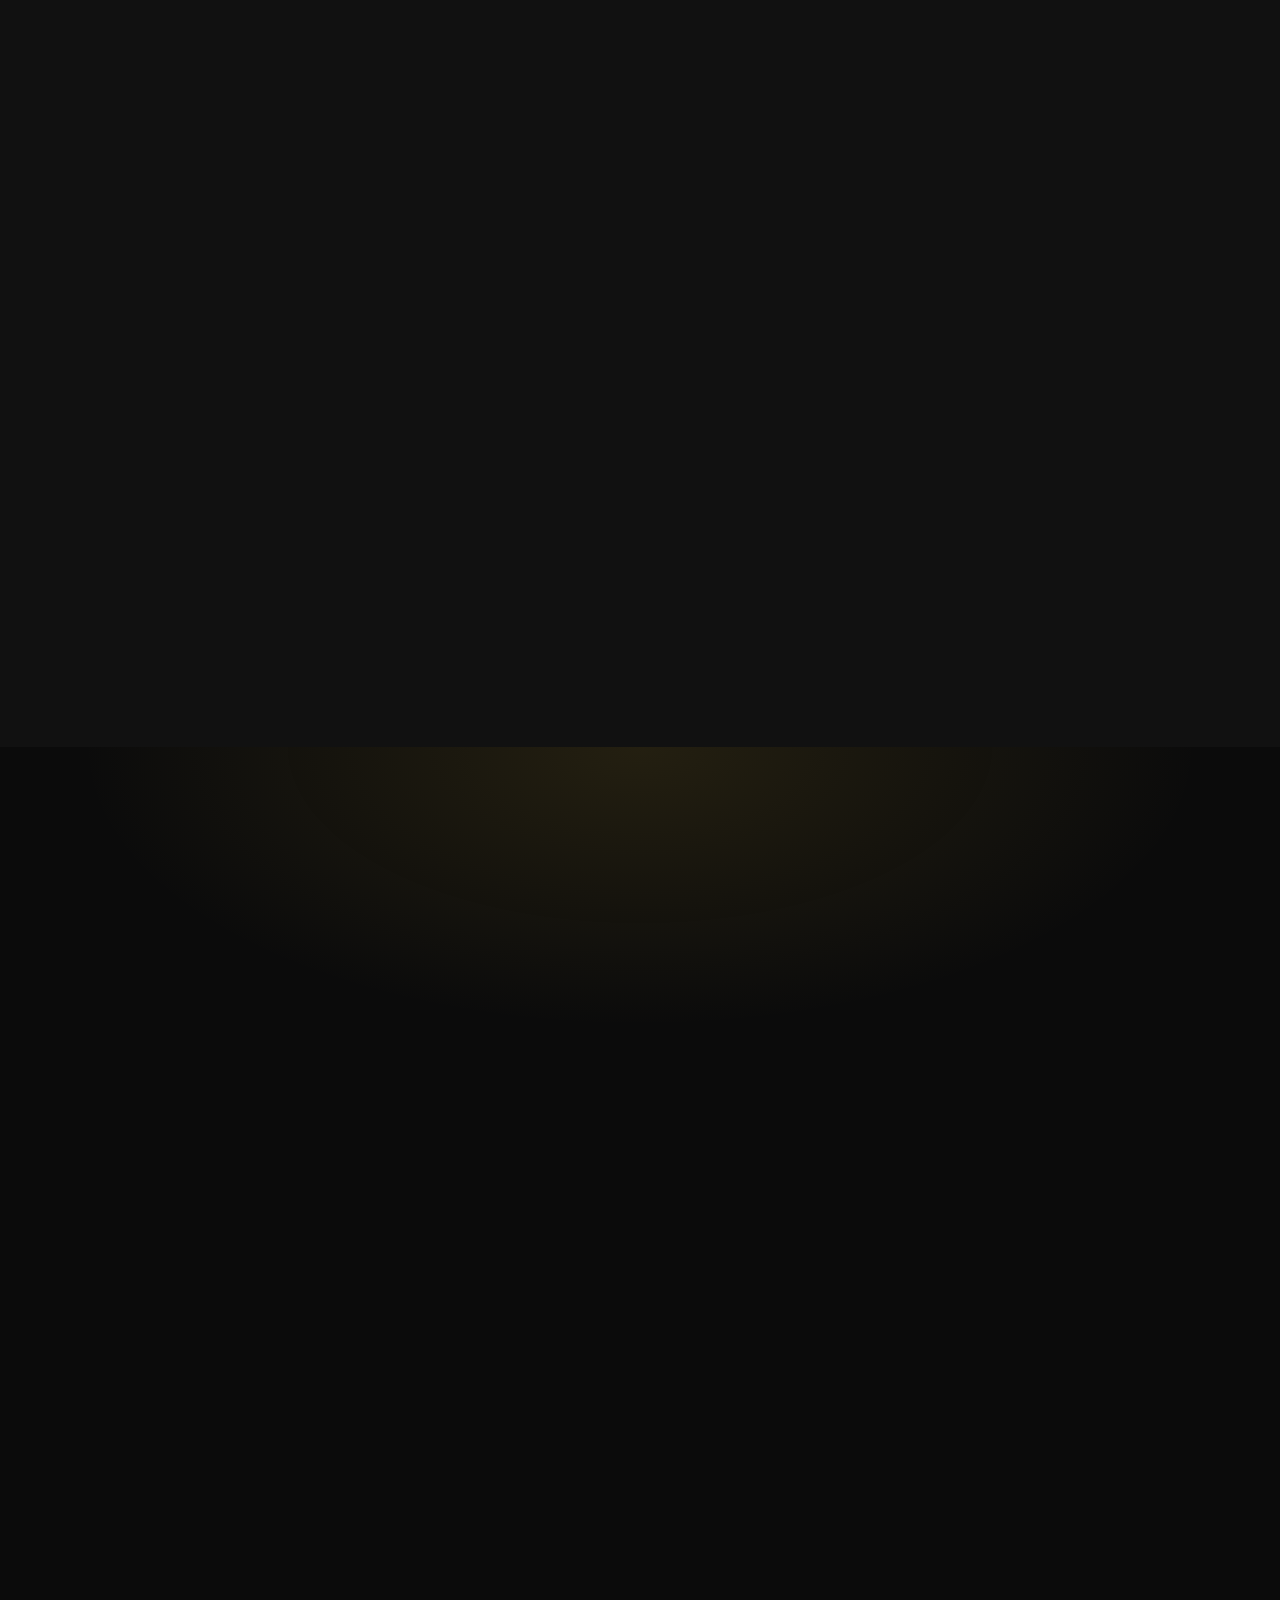
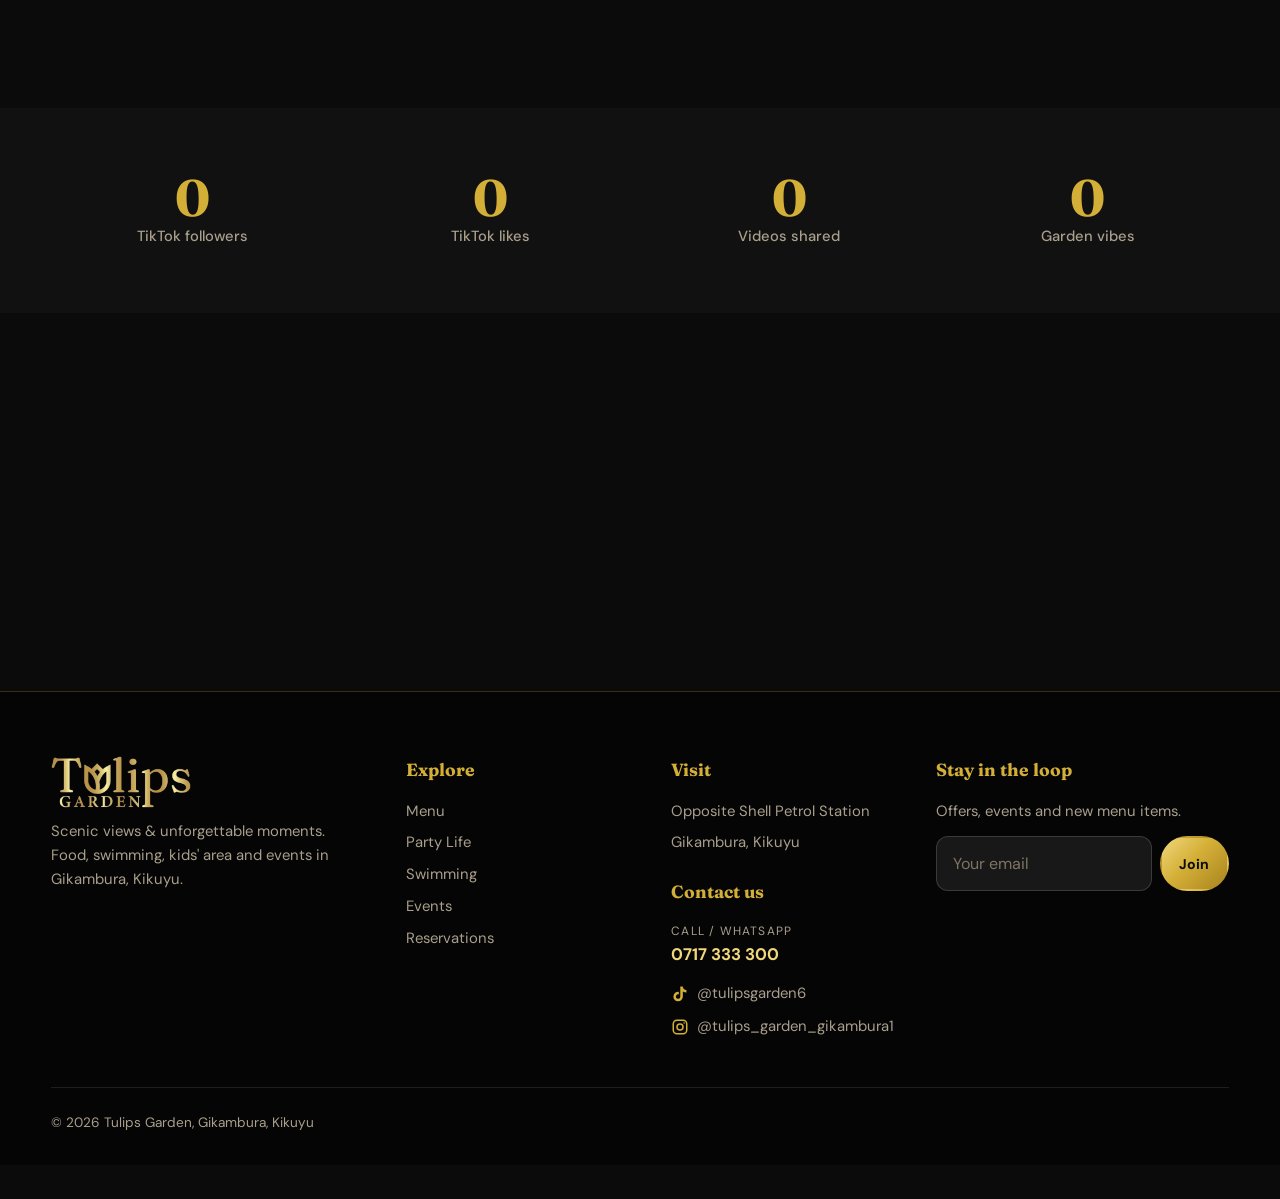
==== commit 5a1e0f57: "Party Life: feature two bar photos first, remove Macallan photo Two wide bar photos (backlit shelves" ====
--- a/index.html
+++ b/index.html
@@ -232,6 +232,9 @@
 .party-points span{color:var(--muted);font-size:.92rem}
 .party-vids{display:grid;grid-template-columns:repeat(4,1fr);gap:1rem;margin:2.6rem 0 1rem}
 .party-vids video{width:100%;aspect-ratio:9/14;object-fit:cover;border-radius:18px;border:1px solid rgba(212,175,55,.45);background:#000;box-shadow:0 14px 30px rgba(0,0,0,.5)}
+.party-feature{display:grid;grid-template-columns:1fr 1fr;gap:1rem;margin-bottom:1rem}
+.pg-tile.pg-wide{margin:0;aspect-ratio:3/2}
+.pg-tile.pg-wide img{height:100%;object-fit:cover}
 .party-gallery{columns:4 200px;column-gap:1rem}
 .pg-tile{display:block;width:100%;margin:0 0 1rem;padding:0;border:1px solid rgba(212,175,55,.35);border-radius:16px;overflow:hidden;background:#000;cursor:zoom-in;break-inside:avoid}
 .pg-tile img{display:block;width:100%;height:auto;transition:transform .5s}
@@ -245,6 +248,9 @@
   .party-vids video{flex:0 0 46vw;width:46vw;scroll-snap-align:start}
   .pg-tile{flex:0 0 58vw;margin:0;aspect-ratio:3/4;scroll-snap-align:start}
   .pg-tile img{height:100%;object-fit:cover}
+  .party-feature{display:flex;overflow-x:auto;scroll-snap-type:x mandatory;gap:.7rem;margin:0 -5vw .7rem;padding:0 5vw .4rem;scrollbar-width:none}
+  .party-feature::-webkit-scrollbar{display:none}
+  .pg-tile.pg-wide{flex:0 0 86vw;aspect-ratio:3/2}
 }
 
 /* Follow */
@@ -733,6 +739,10 @@
       <video src="assets/party/party-bottles.mp4" poster="assets/party/party-bottles-poster.jpg" muted loop playsinline preload="none" disablepictureinpicture aria-label="Bottles on ice"></video>
       <video src="assets/party/party-redlabel.mp4" poster="assets/party/party-redlabel-poster.jpg" muted loop playsinline preload="none" disablepictureinpicture aria-label="Johnnie Walker Red Label"></video>
     </div>
+    <div class="party-feature reveal">
+      <button type="button" class="pg-tile pg-wide" data-lg="assets/party/bar-shelves-lg.jpg" data-cap="Our bar, lit up at night" aria-label="See a larger photo: Our bar, lit up at night"><img src="assets/party/bar-shelves-md.jpg" alt="The Tulips Garden bar with backlit shelves of spirits and wine, a TV and bar stools" width="900" height="600" loading="lazy" decoding="async"></button>
+      <button type="button" class="pg-tile pg-wide" data-lg="assets/party/bar-lounge-lg.jpg" data-cap="Bar stools and lounge seating" aria-label="See a larger photo: Bar stools and lounge seating"><img src="assets/party/bar-lounge-md.jpg" alt="The Tulips Garden bar counter with suede bar stools, a round table and fully stocked shelves" width="900" height="600" loading="lazy" decoding="async"></button>
+    </div>
     <div class="party-gallery">
       <button type="button" class="pg-tile" data-lg="assets/party/bottle-service-martell-lg.jpg" data-cap="Martell VSOP on ice" aria-label="See a larger photo: Martell VSOP on ice"><img src="assets/party/bottle-service-martell-md.jpg" alt="Martell VSOP on ice" loading="lazy" decoding="async"></button>
       <button type="button" class="pg-tile" data-lg="assets/party/flaming-shots-lg.jpg" data-cap="Flaming shots at the bar" aria-label="See a larger photo: Flaming shots at the bar"><img src="assets/party/flaming-shots-md.jpg" alt="Flaming shots at the bar" loading="lazy" decoding="async"></button>
@@ -741,7 +751,6 @@
       <button type="button" class="pg-tile" data-lg="assets/party/negroni-lg.jpg" data-cap="Signature cocktail" aria-label="See a larger photo: Signature cocktail"><img src="assets/party/negroni-md.jpg" alt="Signature cocktail" loading="lazy" decoding="async"></button>
       <button type="button" class="pg-tile" data-lg="assets/party/grants-on-ice-lg.jpg" data-cap="Grant's with an ice bucket" aria-label="See a larger photo: Grant's with an ice bucket"><img src="assets/party/grants-on-ice-md.jpg" alt="Grant's with an ice bucket" loading="lazy" decoding="async"></button>
       <button type="button" class="pg-tile" data-lg="assets/party/jack-and-choma-lg.jpg" data-cap="Jack Daniel's with nyama choma" aria-label="See a larger photo: Jack Daniel's with nyama choma"><img src="assets/party/jack-and-choma-md.jpg" alt="Jack Daniel's with nyama choma" loading="lazy" decoding="async"></button>
-      <button type="button" class="pg-tile" data-lg="assets/party/macallan-lg.jpg" data-cap="The Macallan 12" aria-label="See a larger photo: The Macallan 12"><img src="assets/party/macallan-md.jpg" alt="The Macallan 12" loading="lazy" decoding="async"></button>
       <button type="button" class="pg-tile" data-lg="assets/party/lime-cocktail-lg.jpg" data-cap="Rum & lime on the rocks" aria-label="See a larger photo: Rum & lime on the rocks"><img src="assets/party/lime-cocktail-md.jpg" alt="Rum & lime on the rocks" loading="lazy" decoding="async"></button>
       <button type="button" class="pg-tile" data-lg="assets/party/bar-counter-lg.jpg" data-cap="Drinks at the bar" aria-label="See a larger photo: Drinks at the bar"><img src="assets/party/bar-counter-md.jpg" alt="Drinks at the bar" loading="lazy" decoding="async"></button>
       <button type="button" class="pg-tile" data-lg="assets/party/jack-daniels-lg.jpg" data-cap="Jack Daniel's" aria-label="See a larger photo: Jack Daniel's"><img src="assets/party/jack-daniels-md.jpg" alt="Jack Daniel's" loading="lazy" decoding="async"></button>
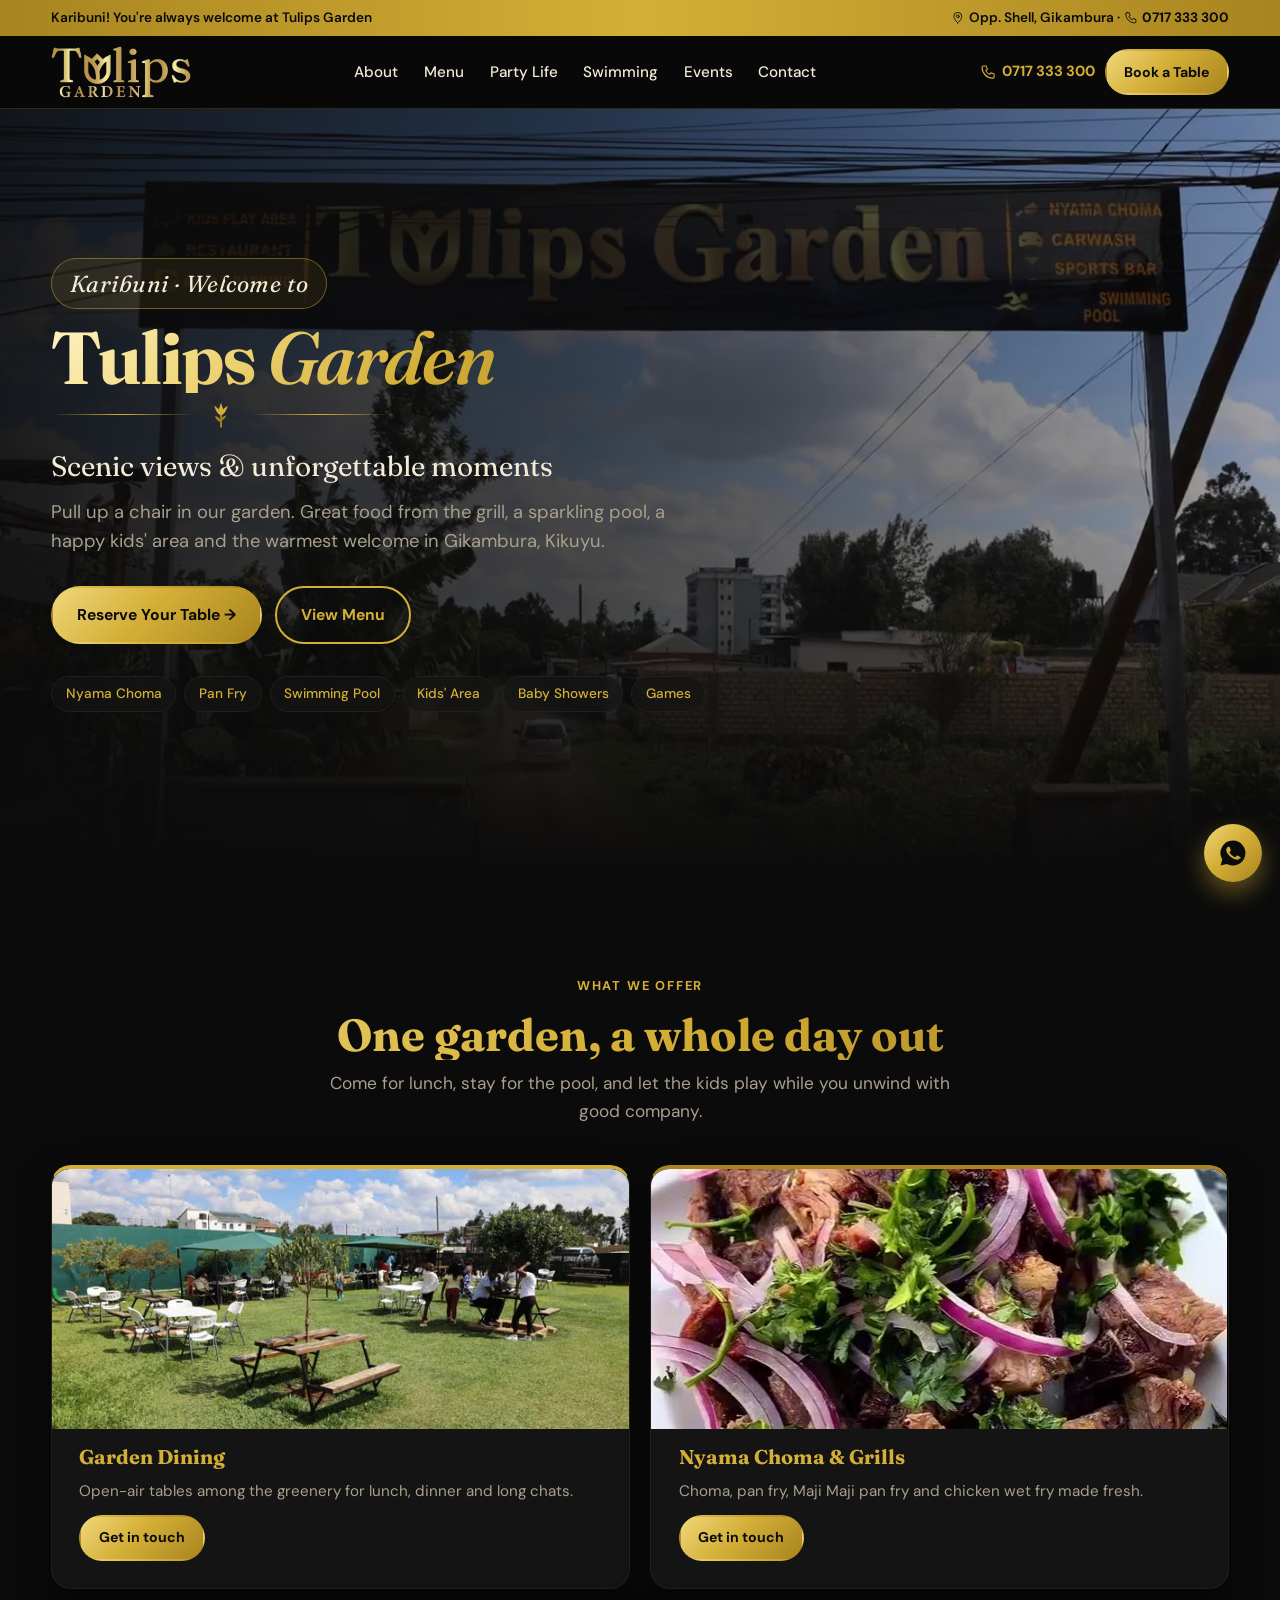
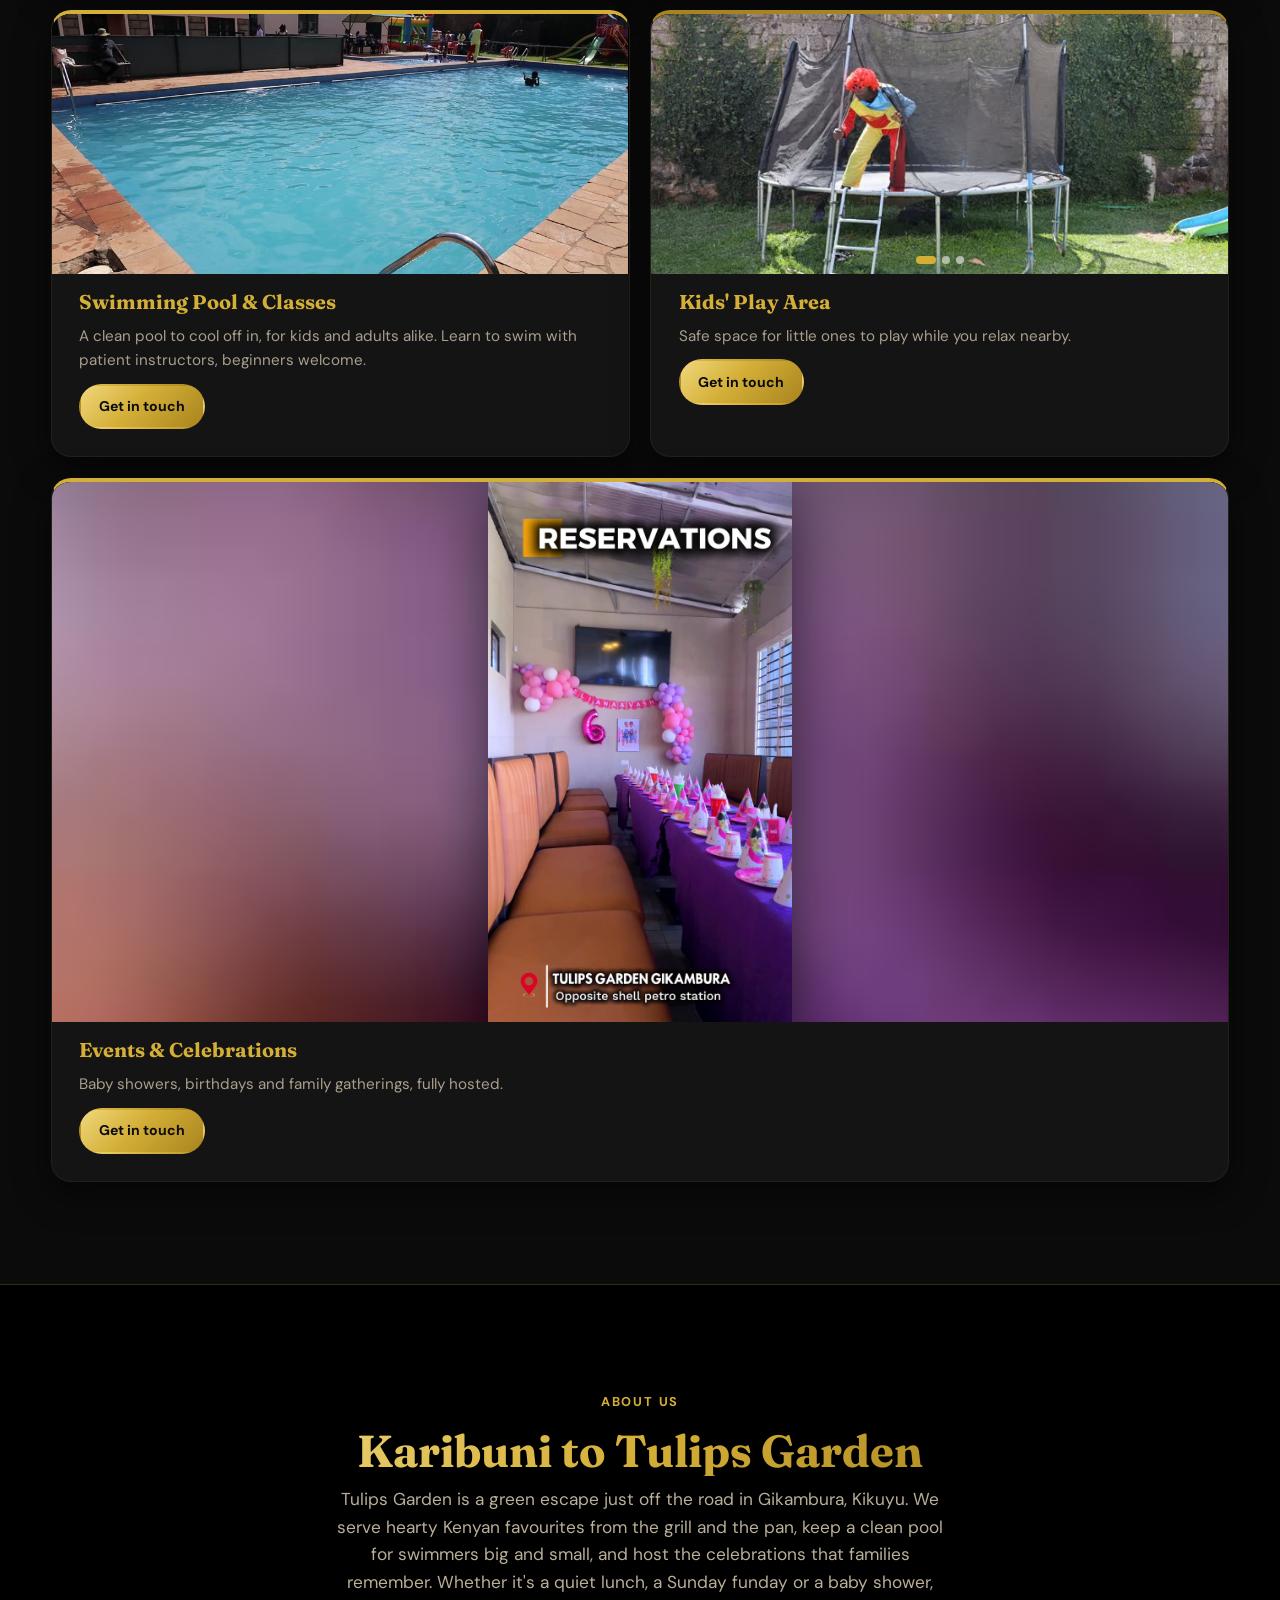
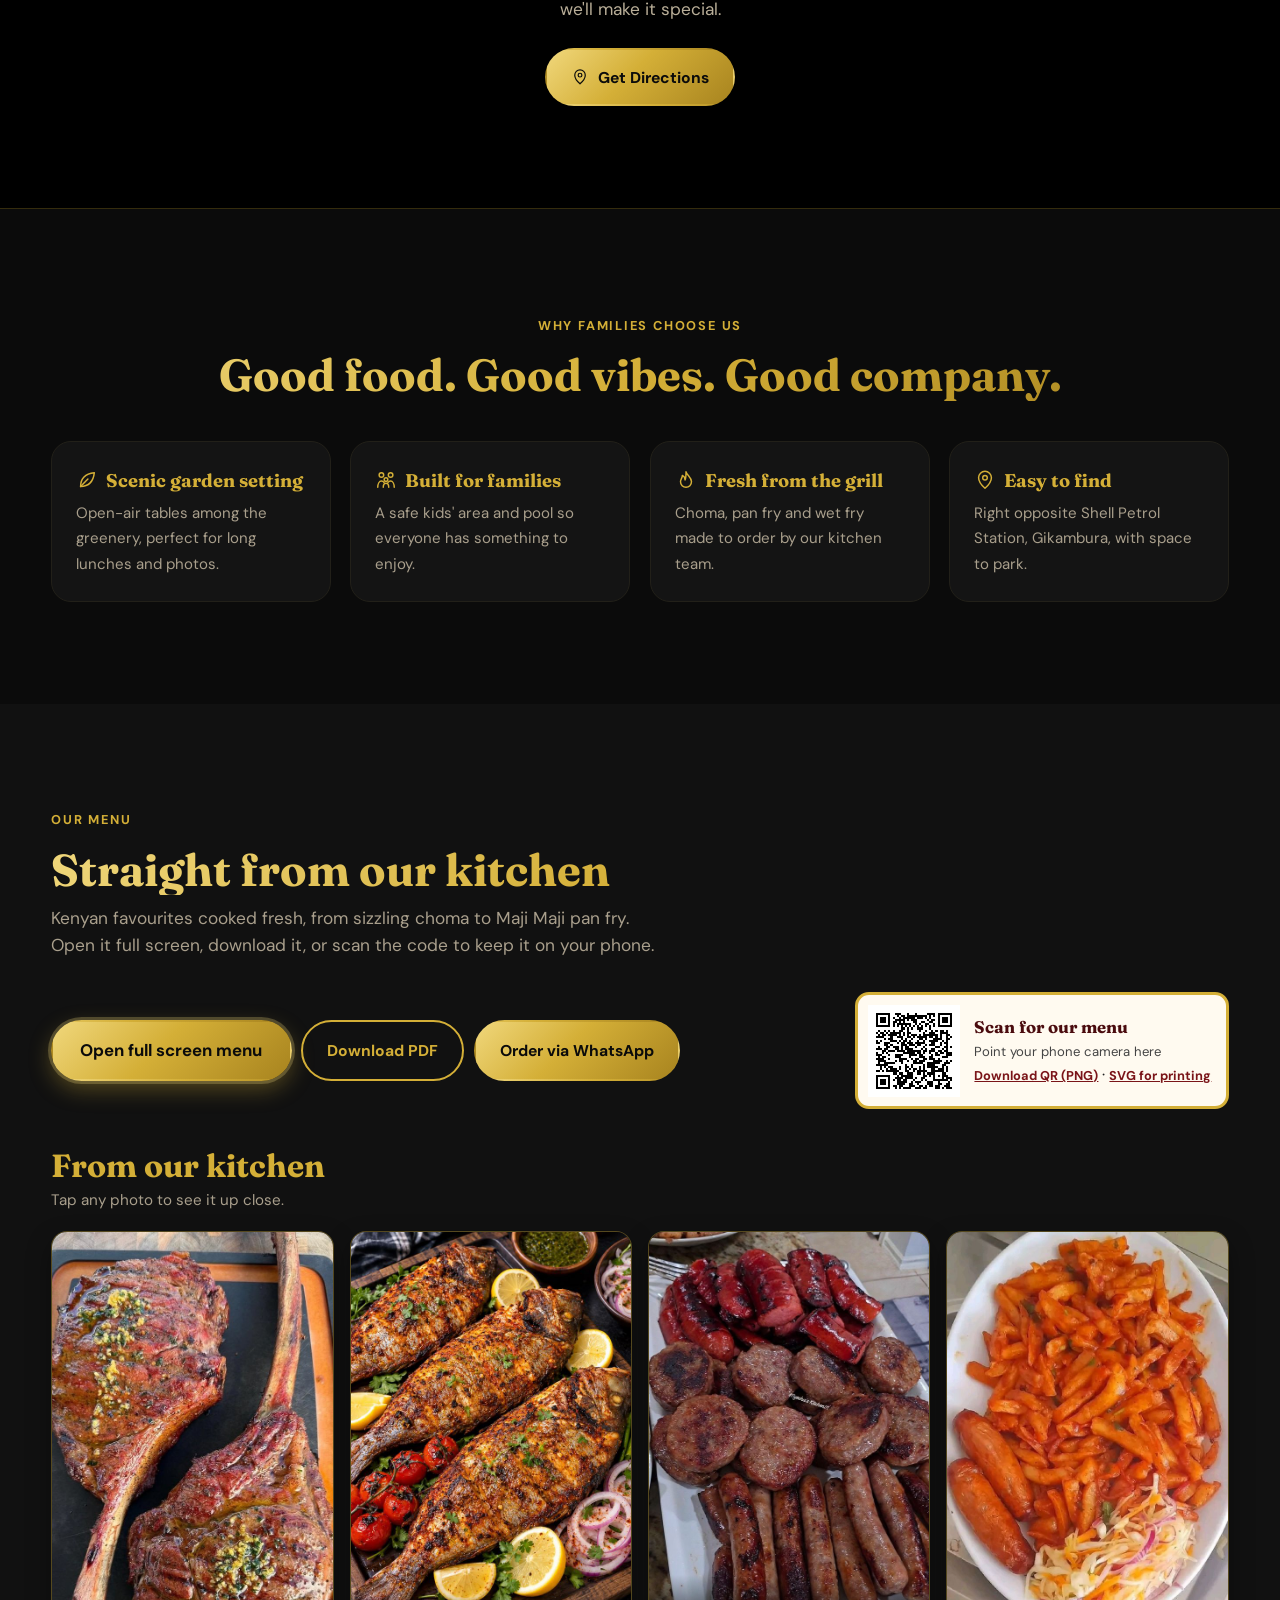
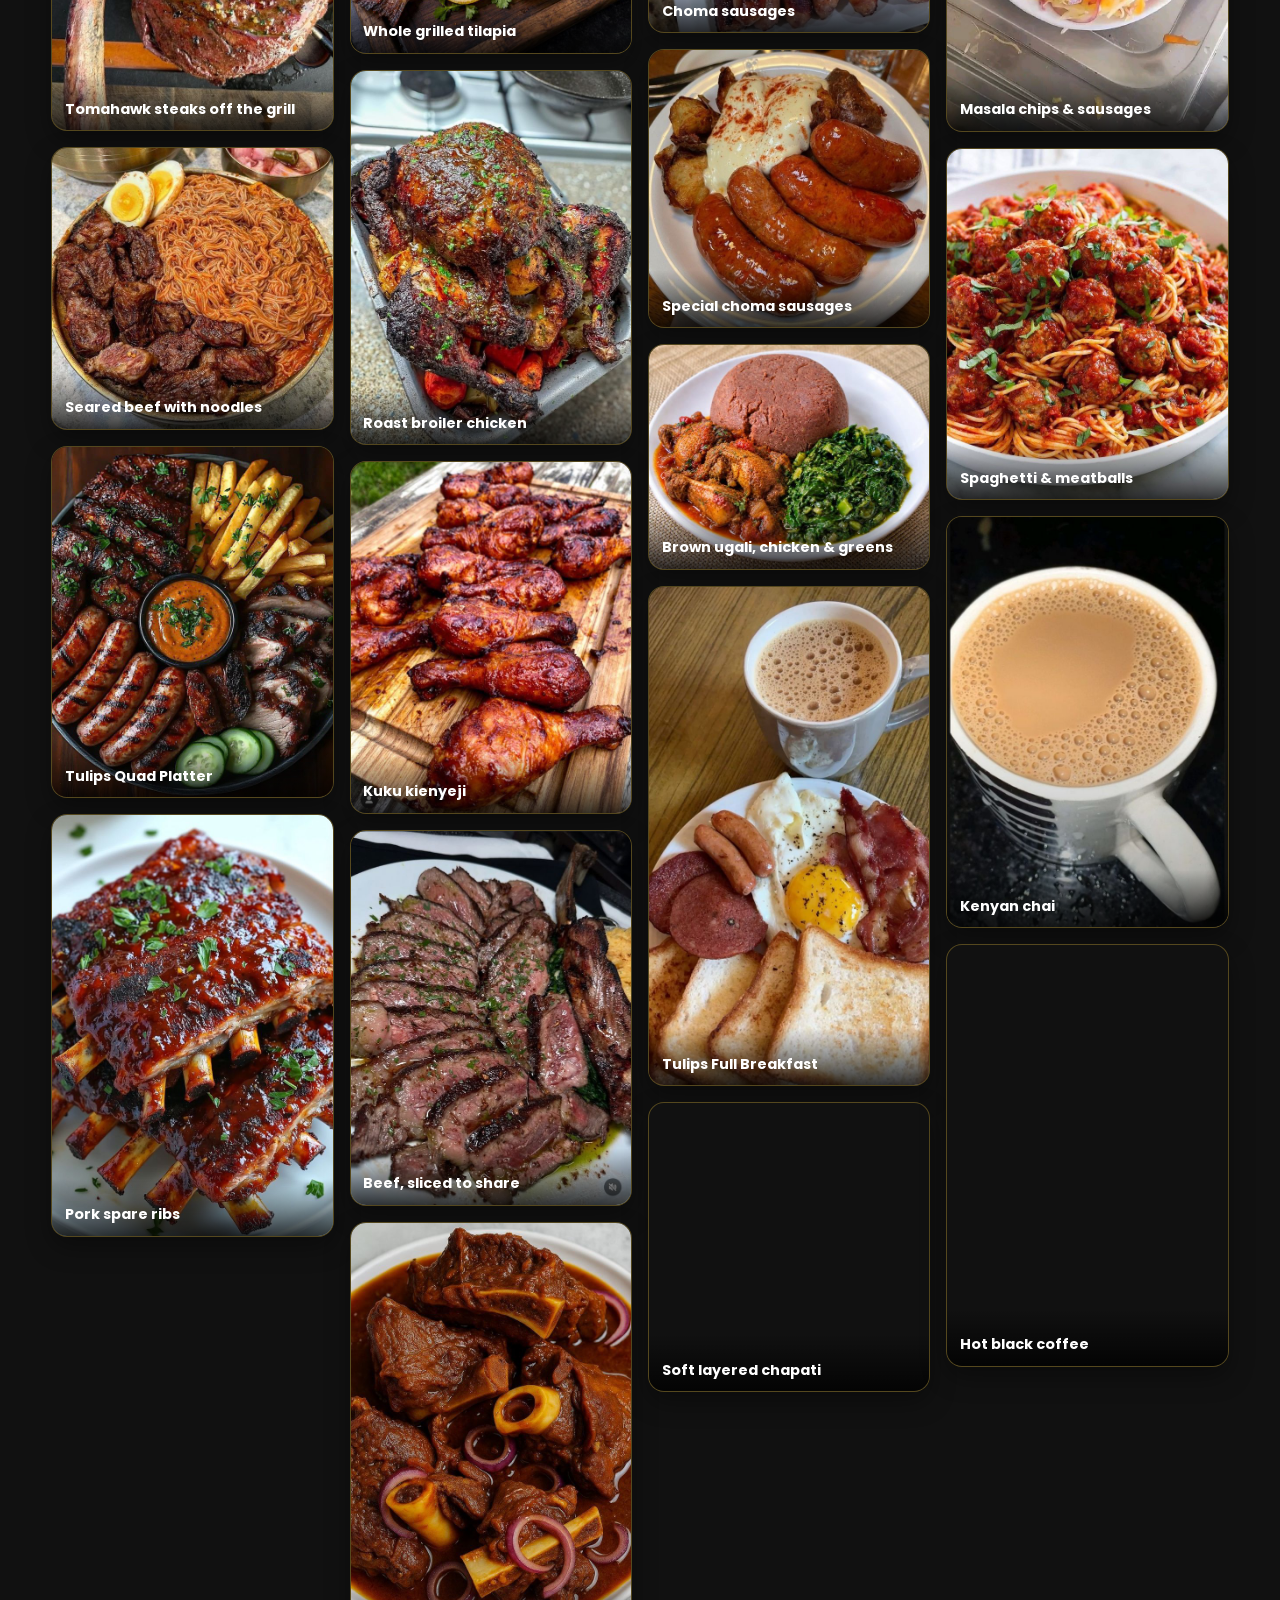
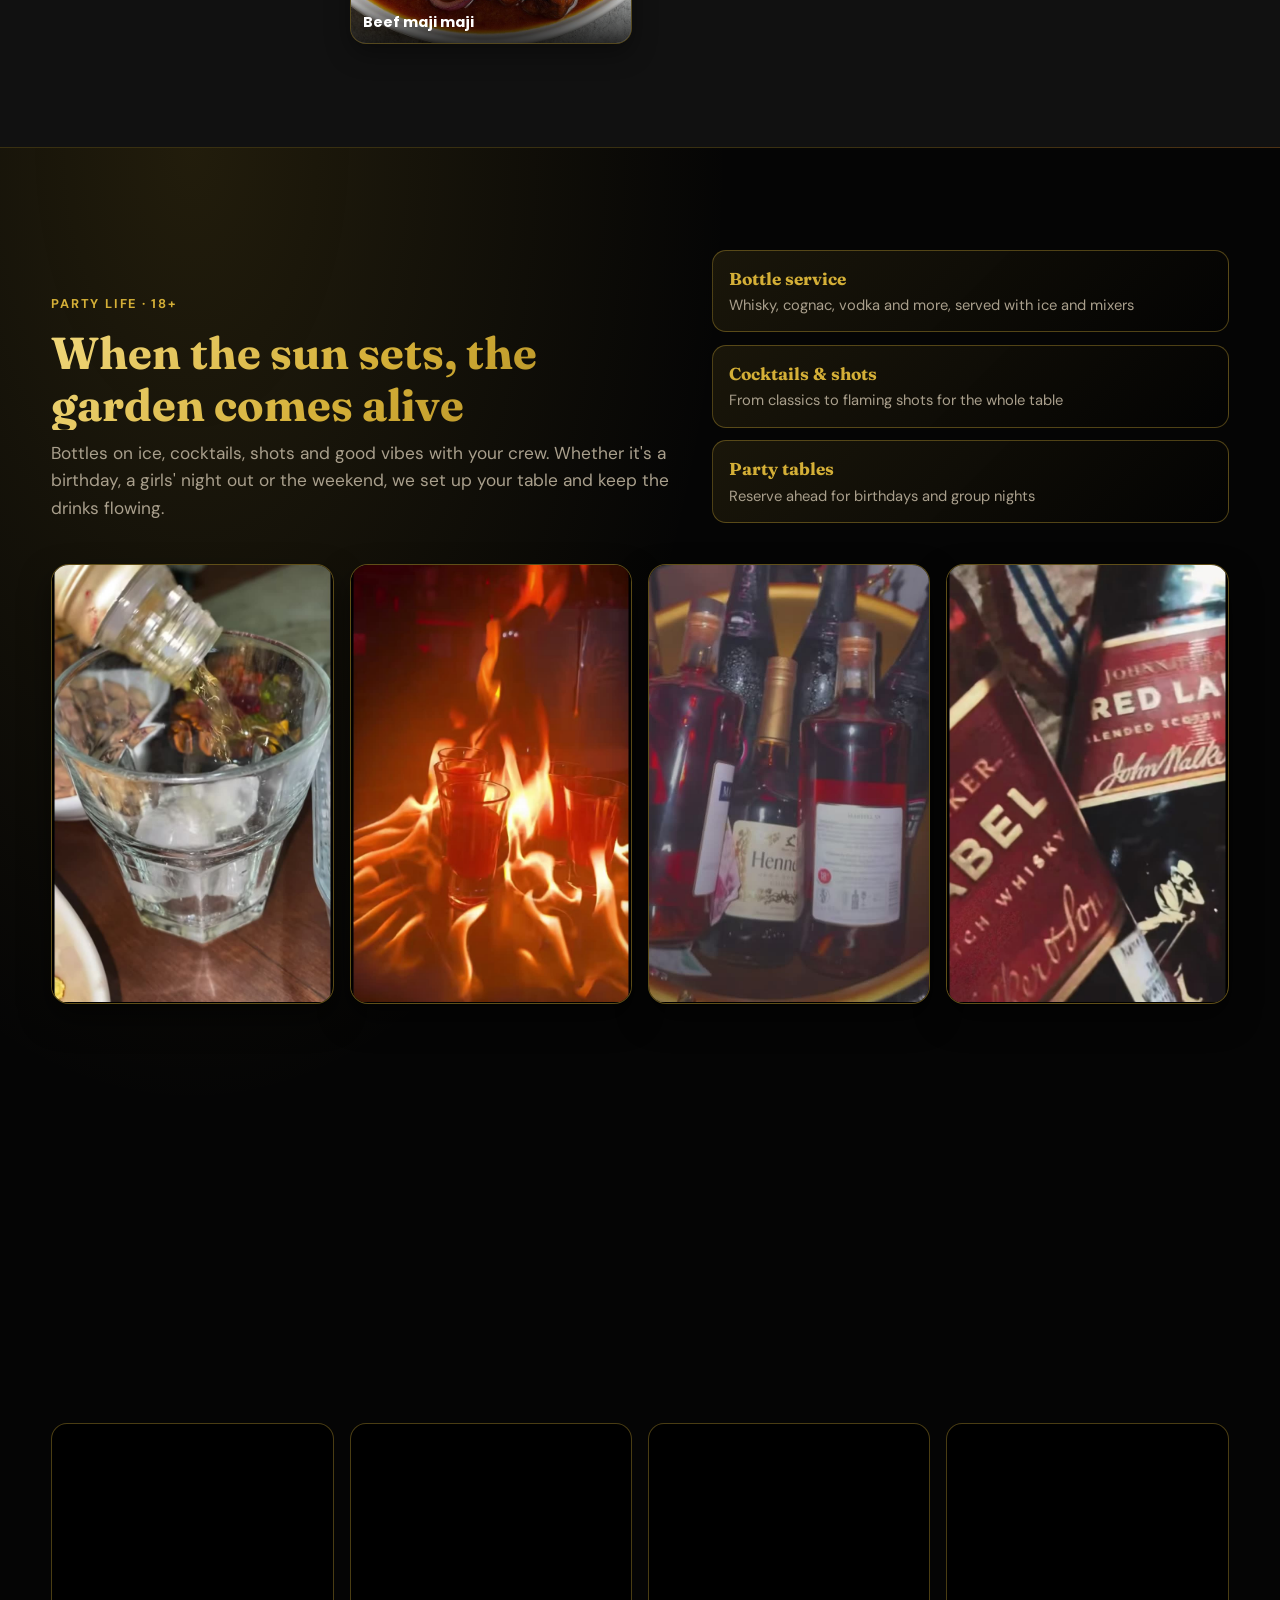
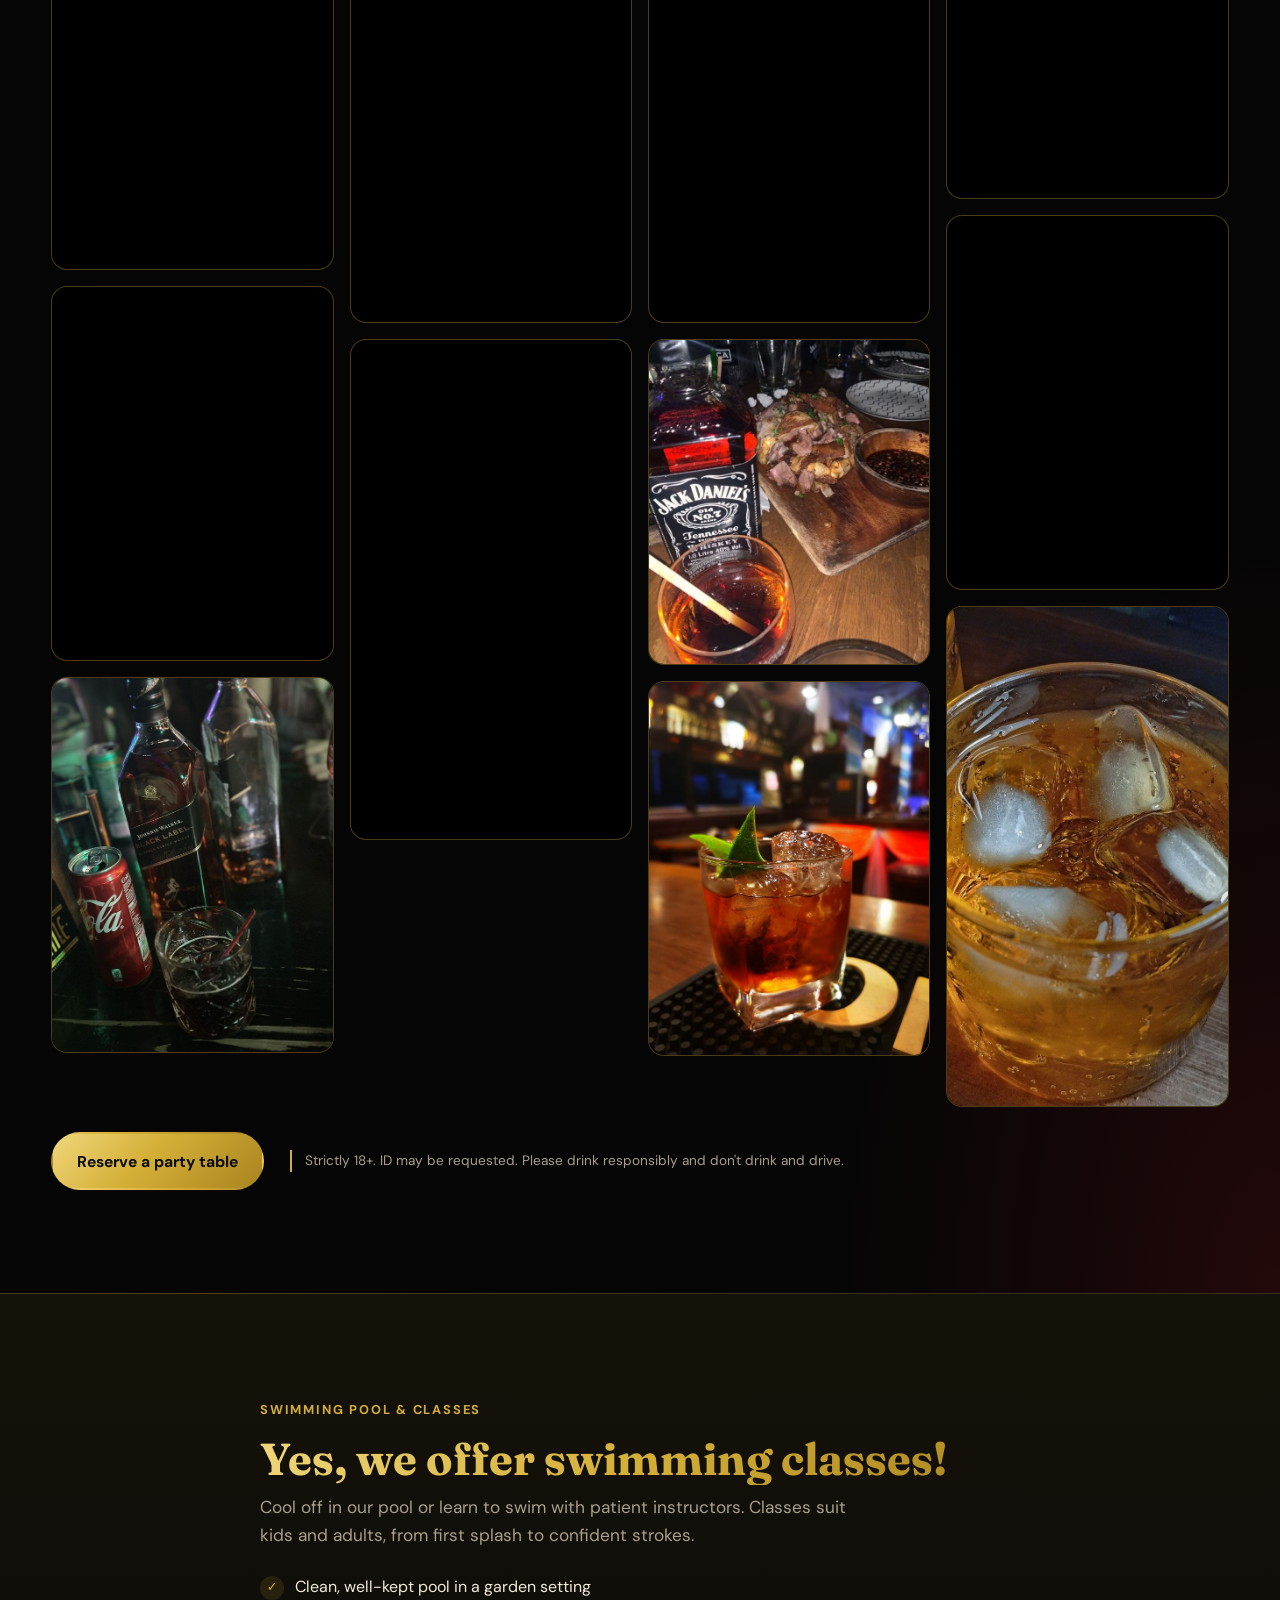
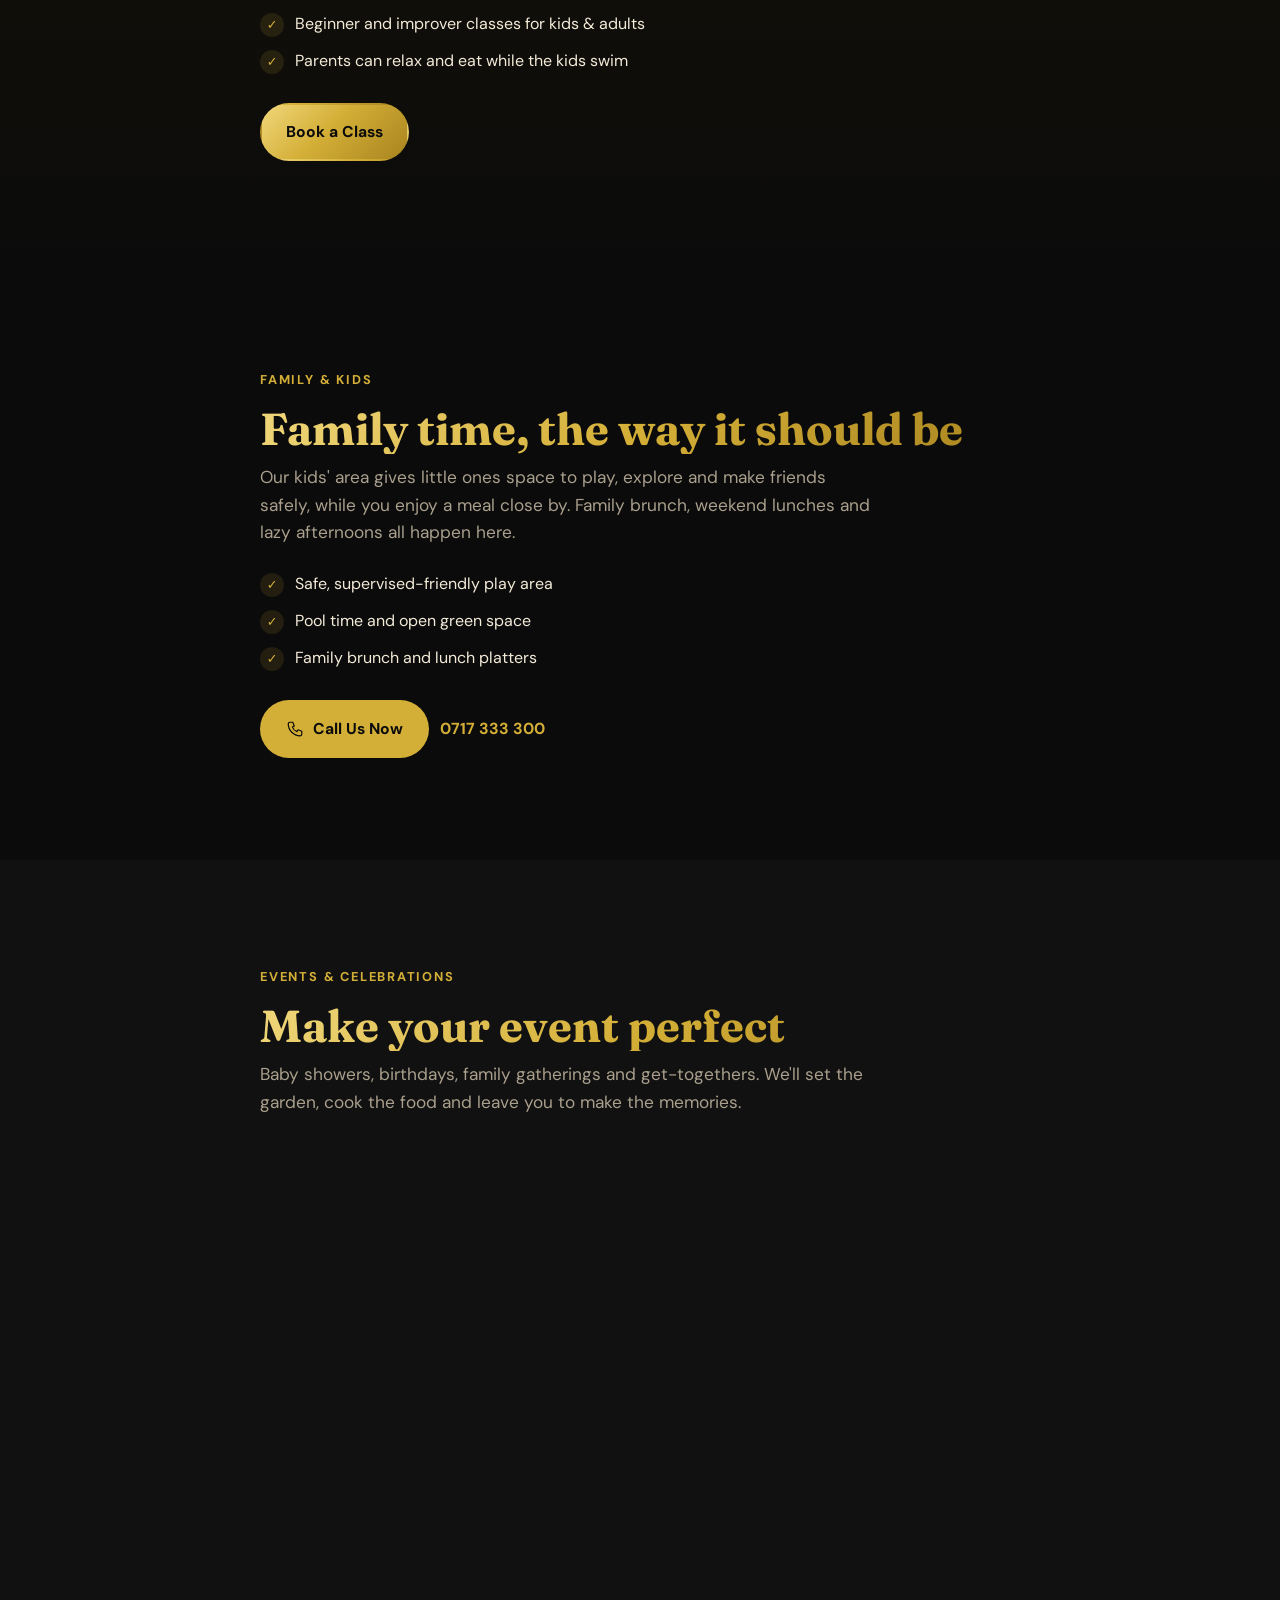
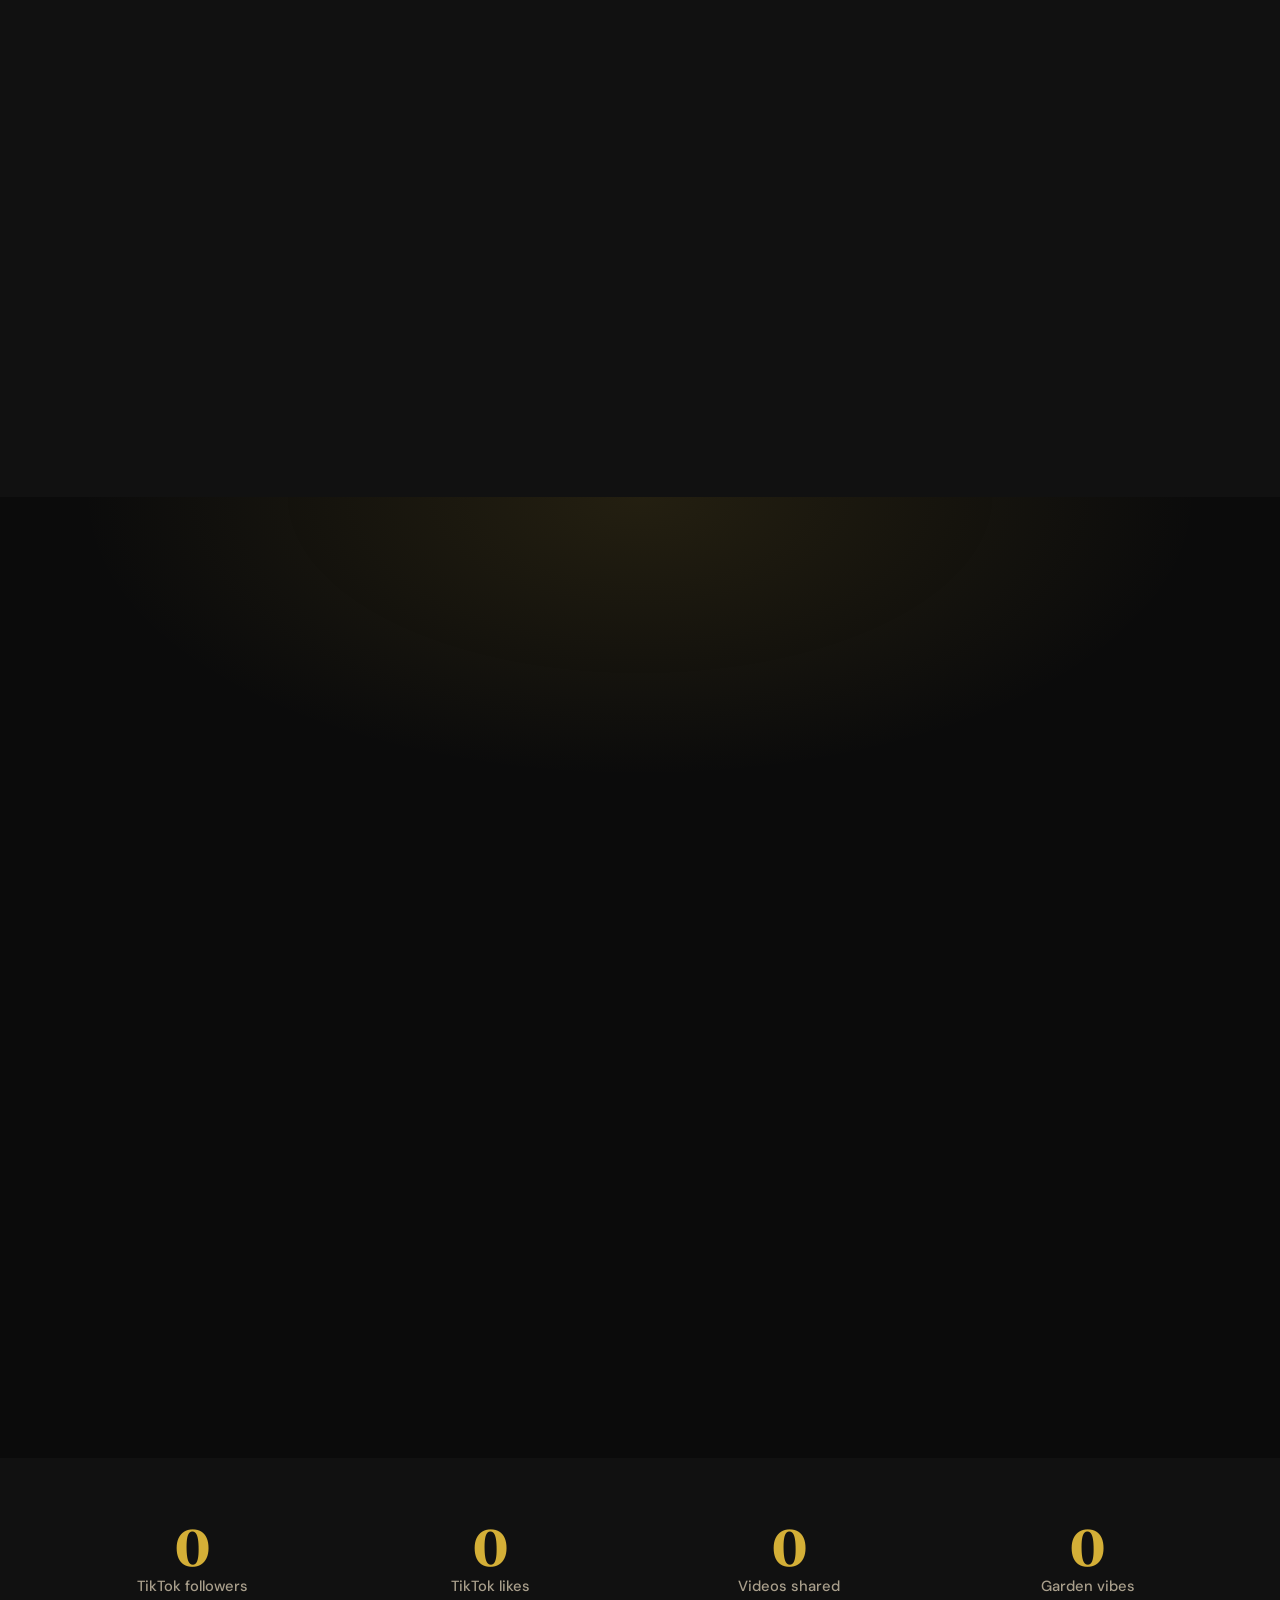
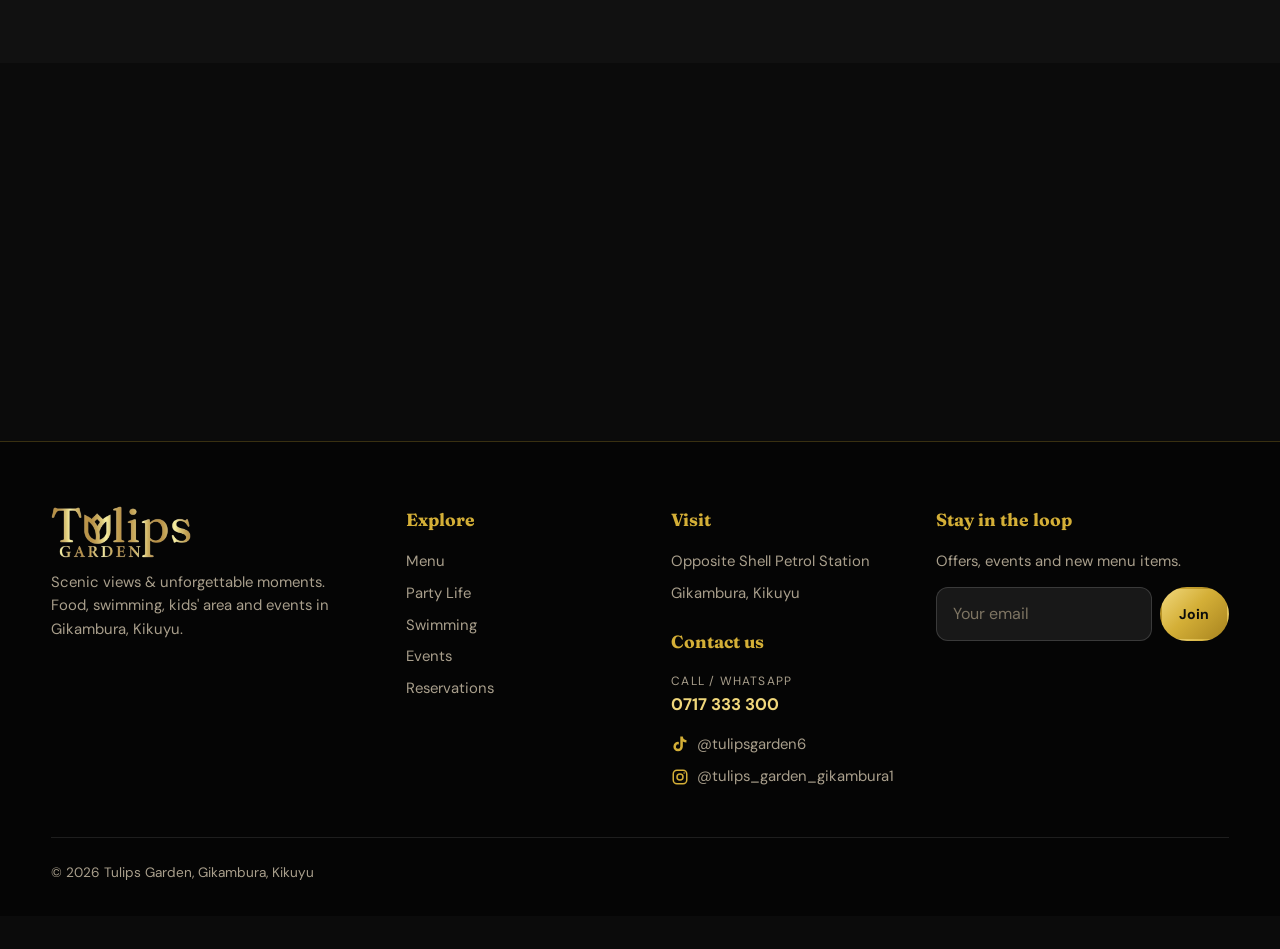
==== commit 943110ac: "Party Life: remove Late-night pour photo, crop hand from Jack Daniel's photo Co-Authored-By: Claude " ====
--- a/index.html
+++ b/index.html
@@ -754,7 +754,6 @@
       <button type="button" class="pg-tile" data-lg="assets/party/lime-cocktail-lg.jpg" data-cap="Rum & lime on the rocks" aria-label="See a larger photo: Rum & lime on the rocks"><img src="assets/party/lime-cocktail-md.jpg" alt="Rum & lime on the rocks" loading="lazy" decoding="async"></button>
       <button type="button" class="pg-tile" data-lg="assets/party/bar-counter-lg.jpg" data-cap="Drinks at the bar" aria-label="See a larger photo: Drinks at the bar"><img src="assets/party/bar-counter-md.jpg" alt="Drinks at the bar" loading="lazy" decoding="async"></button>
       <button type="button" class="pg-tile" data-lg="assets/party/jack-daniels-lg.jpg" data-cap="Jack Daniel's" aria-label="See a larger photo: Jack Daniel's"><img src="assets/party/jack-daniels-md.jpg" alt="Jack Daniel's" loading="lazy" decoding="async"></button>
-      <button type="button" class="pg-tile" data-lg="assets/party/night-glass-lg.jpg" data-cap="Late-night pour" aria-label="See a larger photo: Late-night pour"><img src="assets/party/night-glass-md.jpg" alt="Late-night pour" loading="lazy" decoding="async"></button>
       <button type="button" class="pg-tile" data-lg="assets/party/whisky-ice-lg.jpg" data-cap="Whisky over ice" aria-label="See a larger photo: Whisky over ice"><img src="assets/party/whisky-ice-md.jpg" alt="Whisky over ice" loading="lazy" decoding="async"></button>
     </div>
     <div class="party-cta reveal">
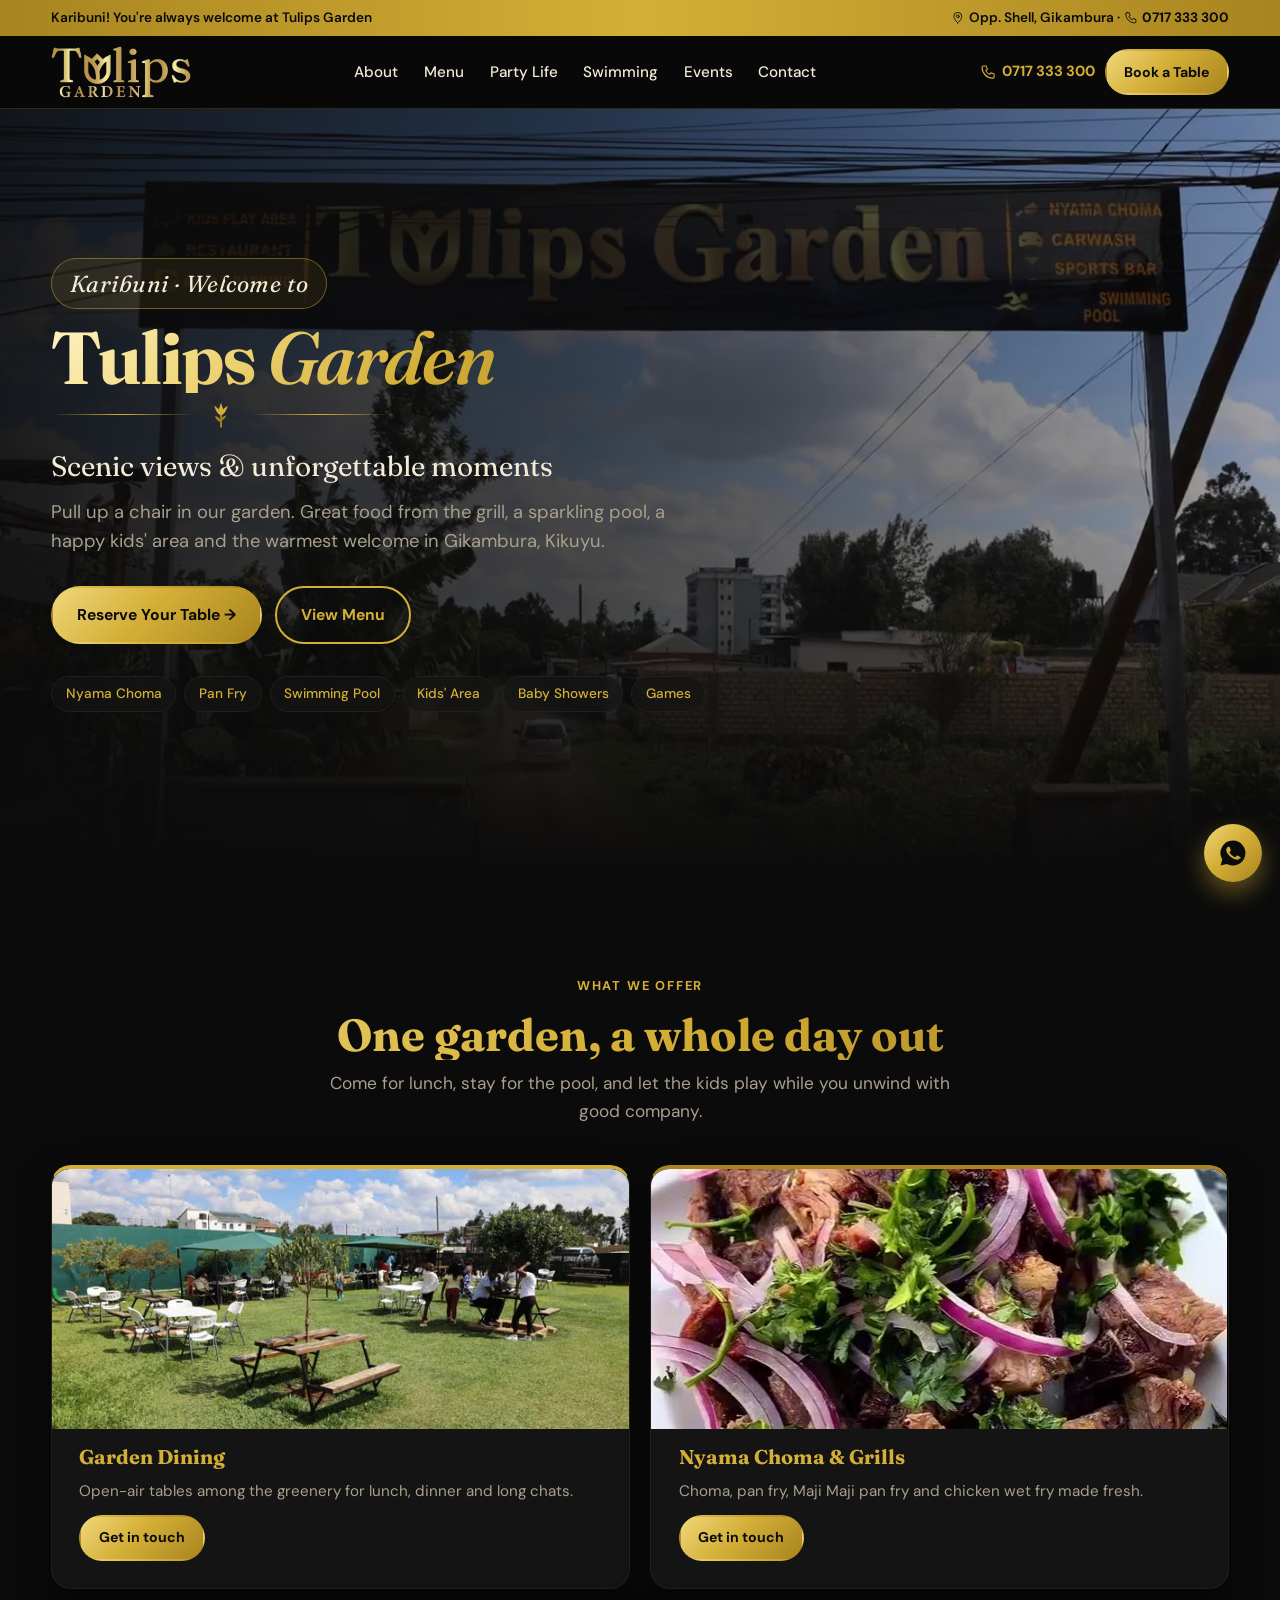
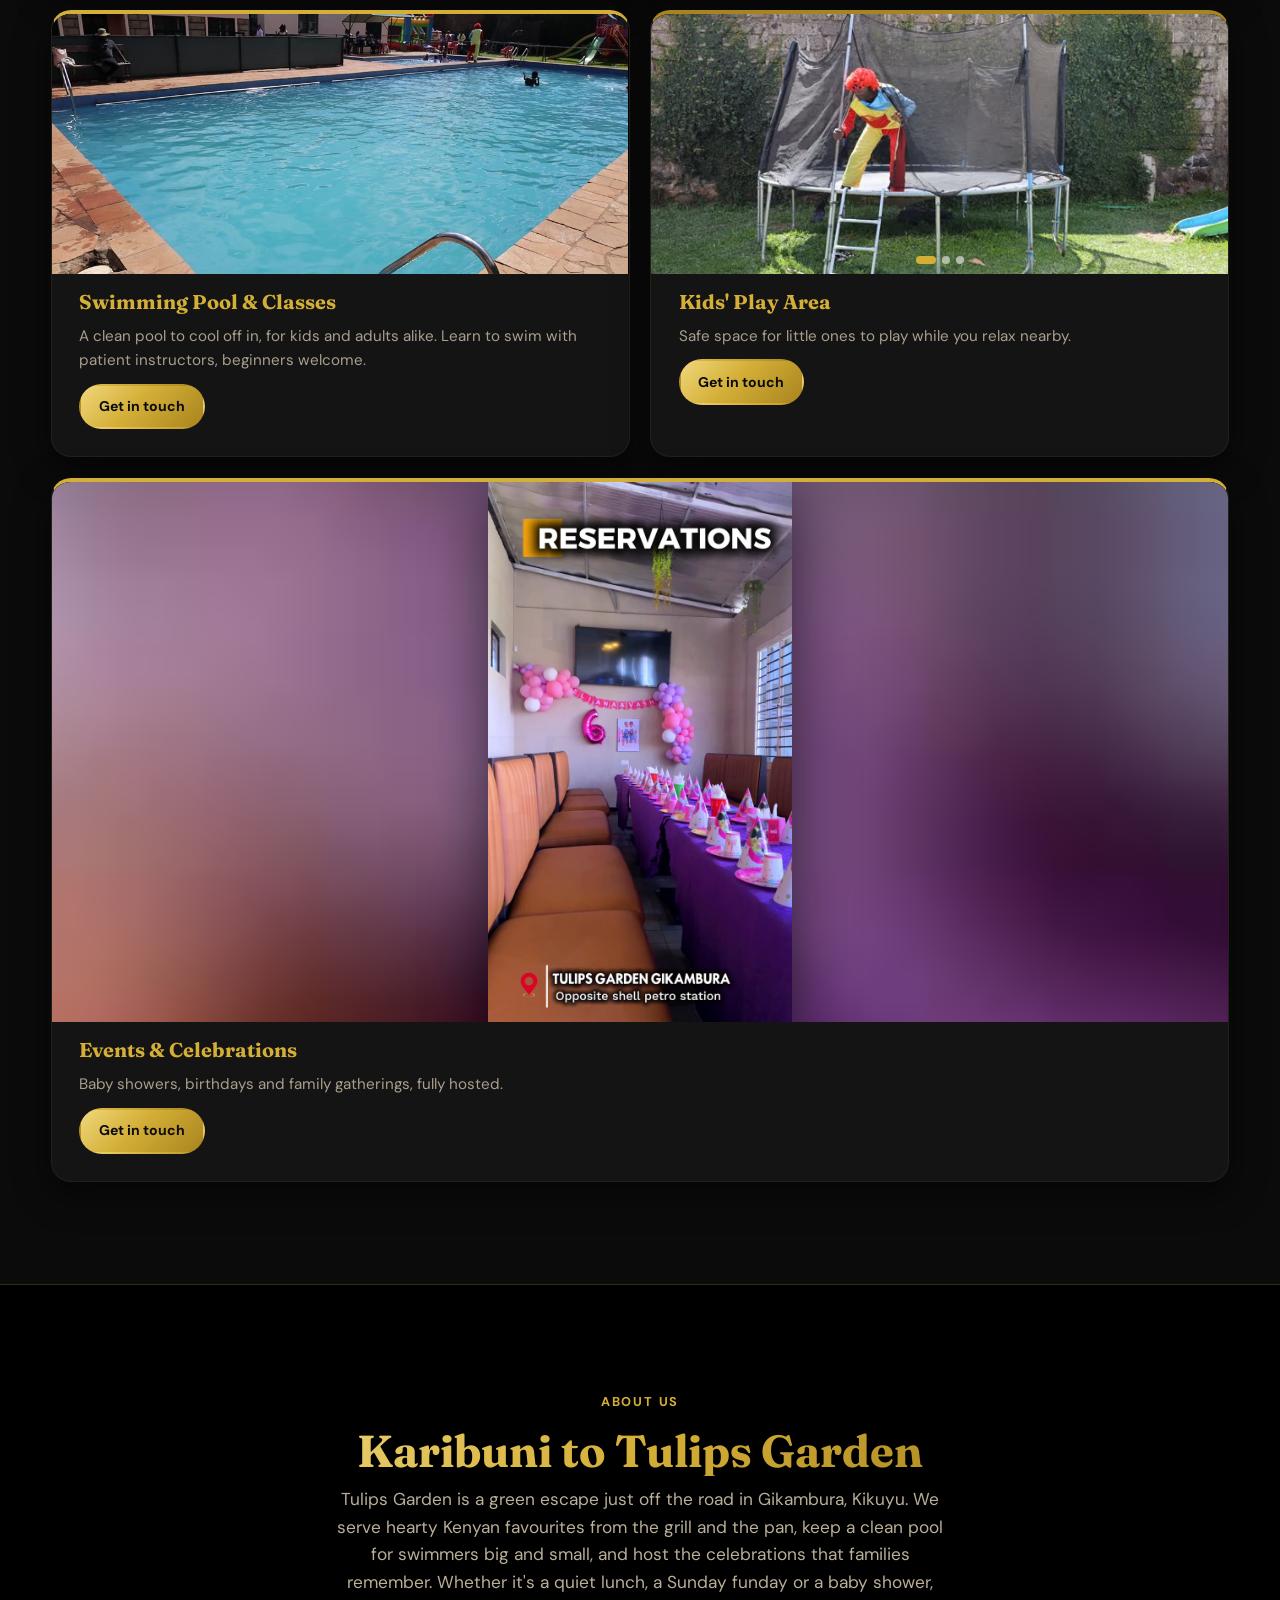
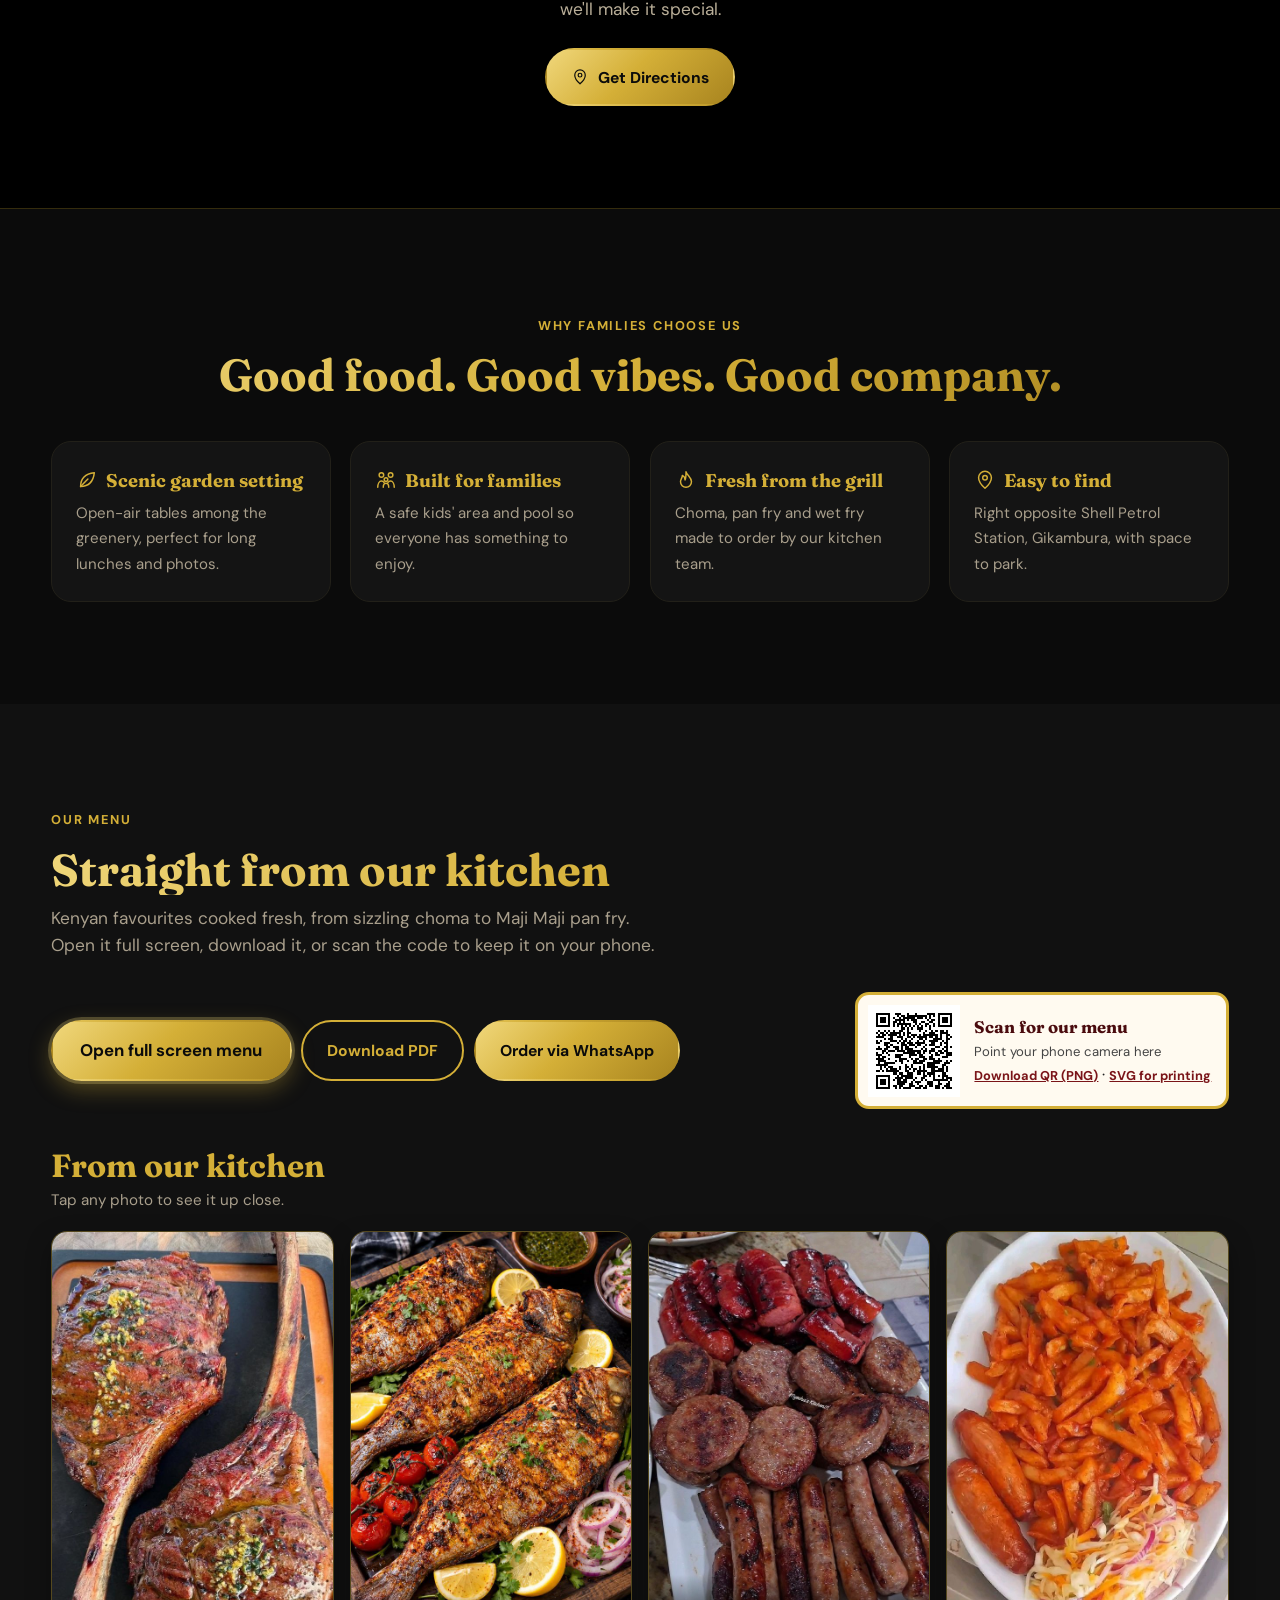
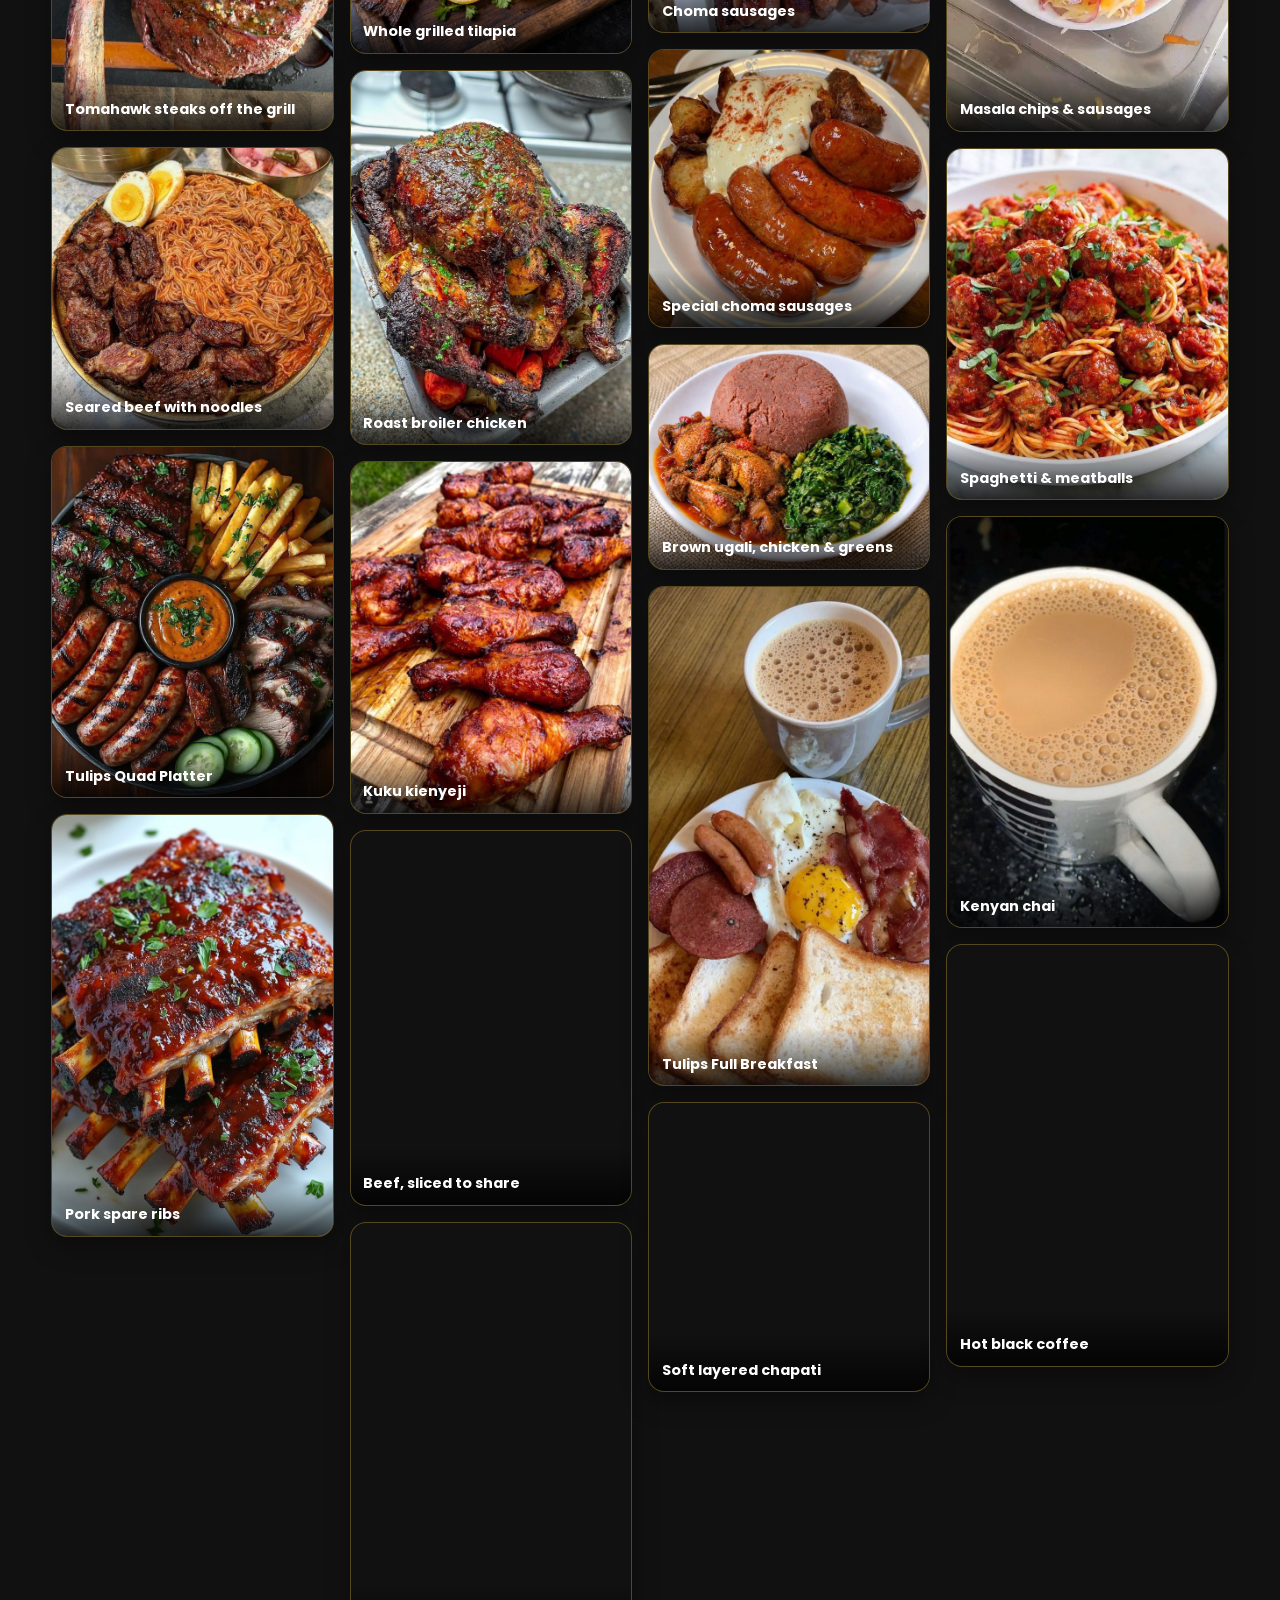
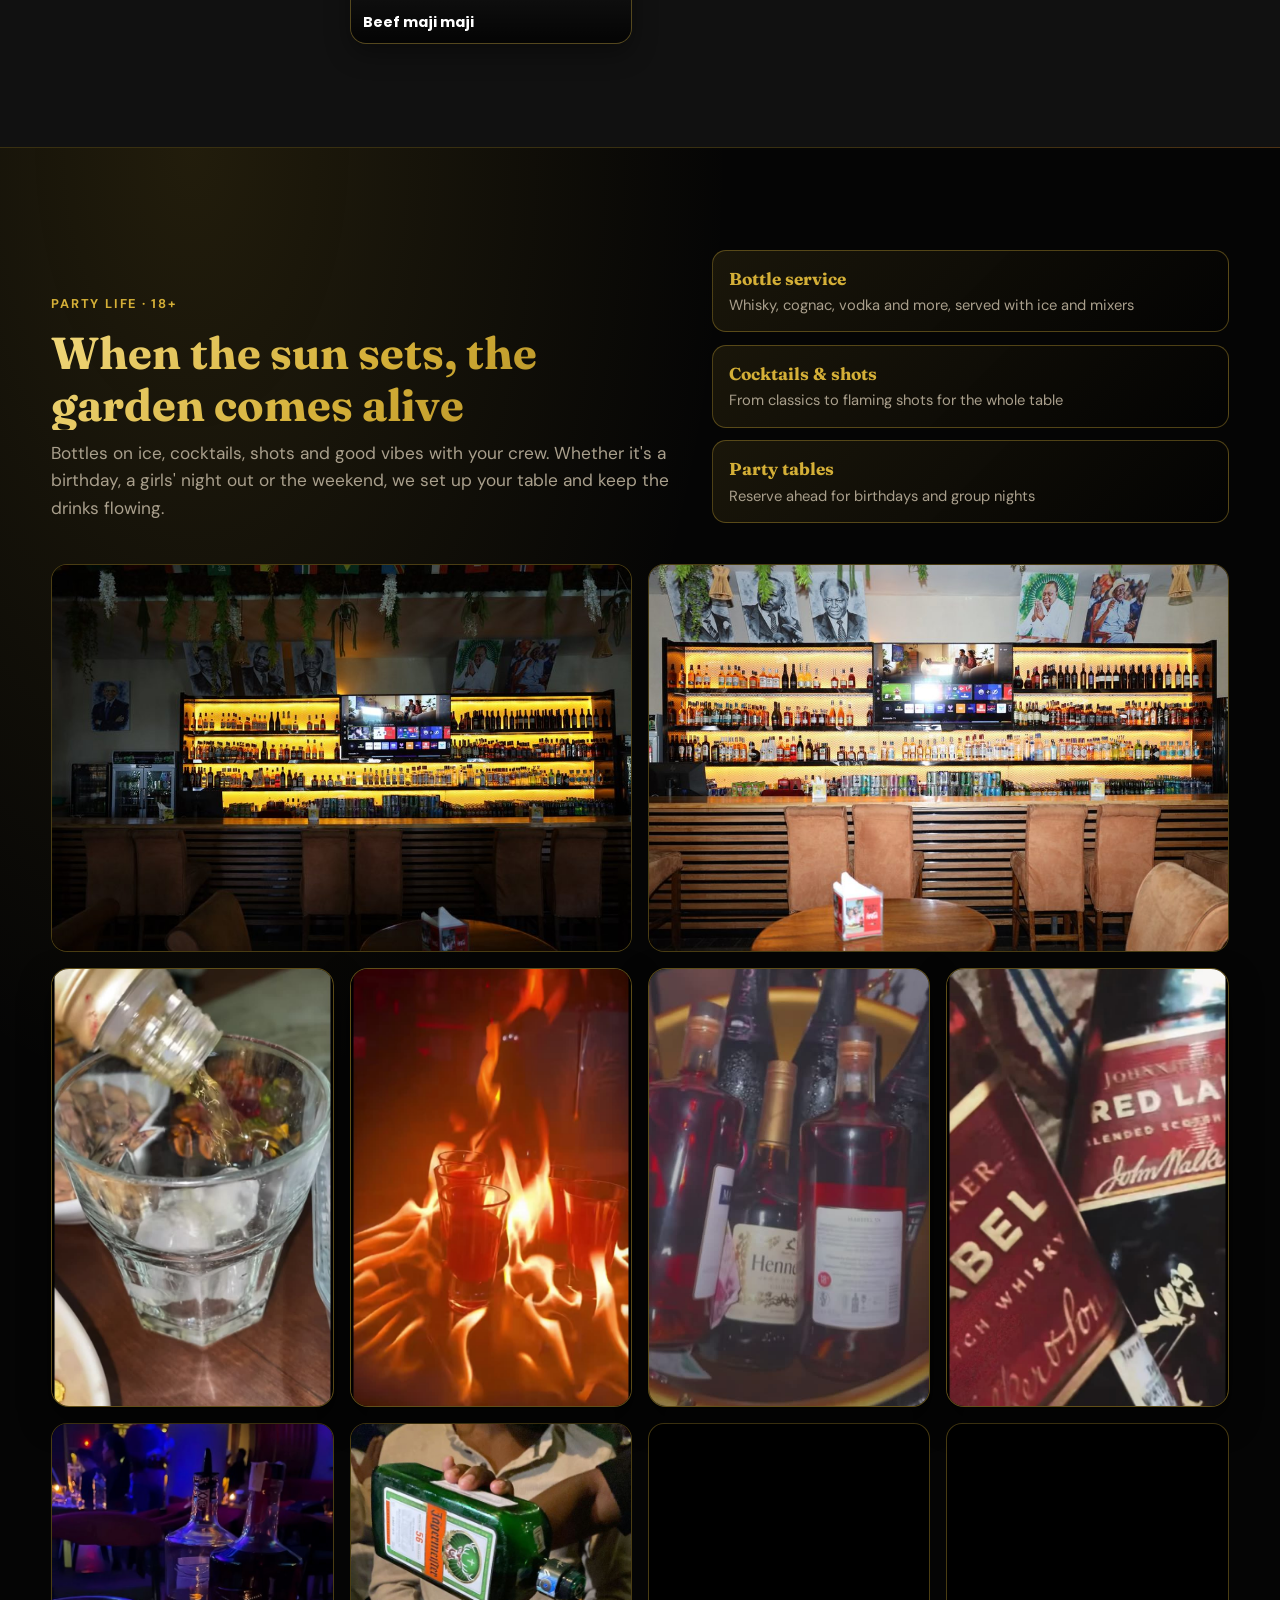
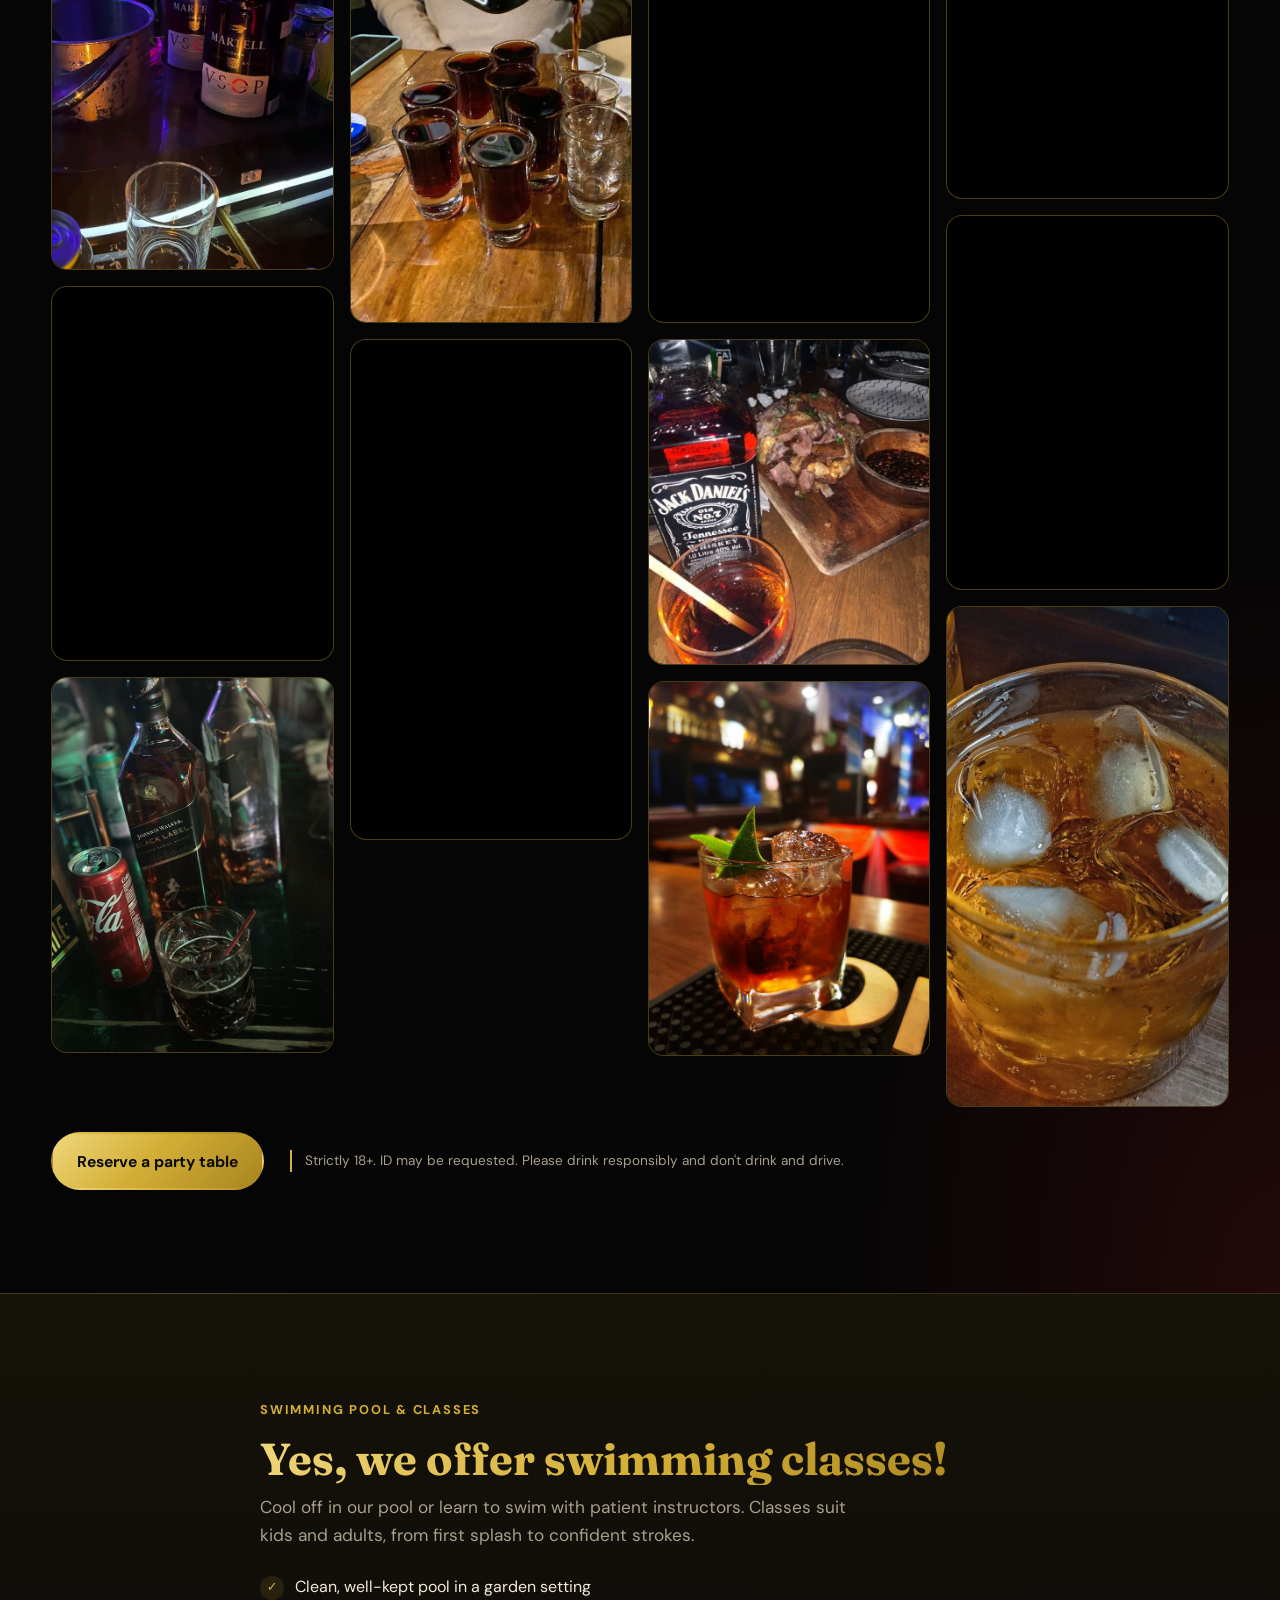
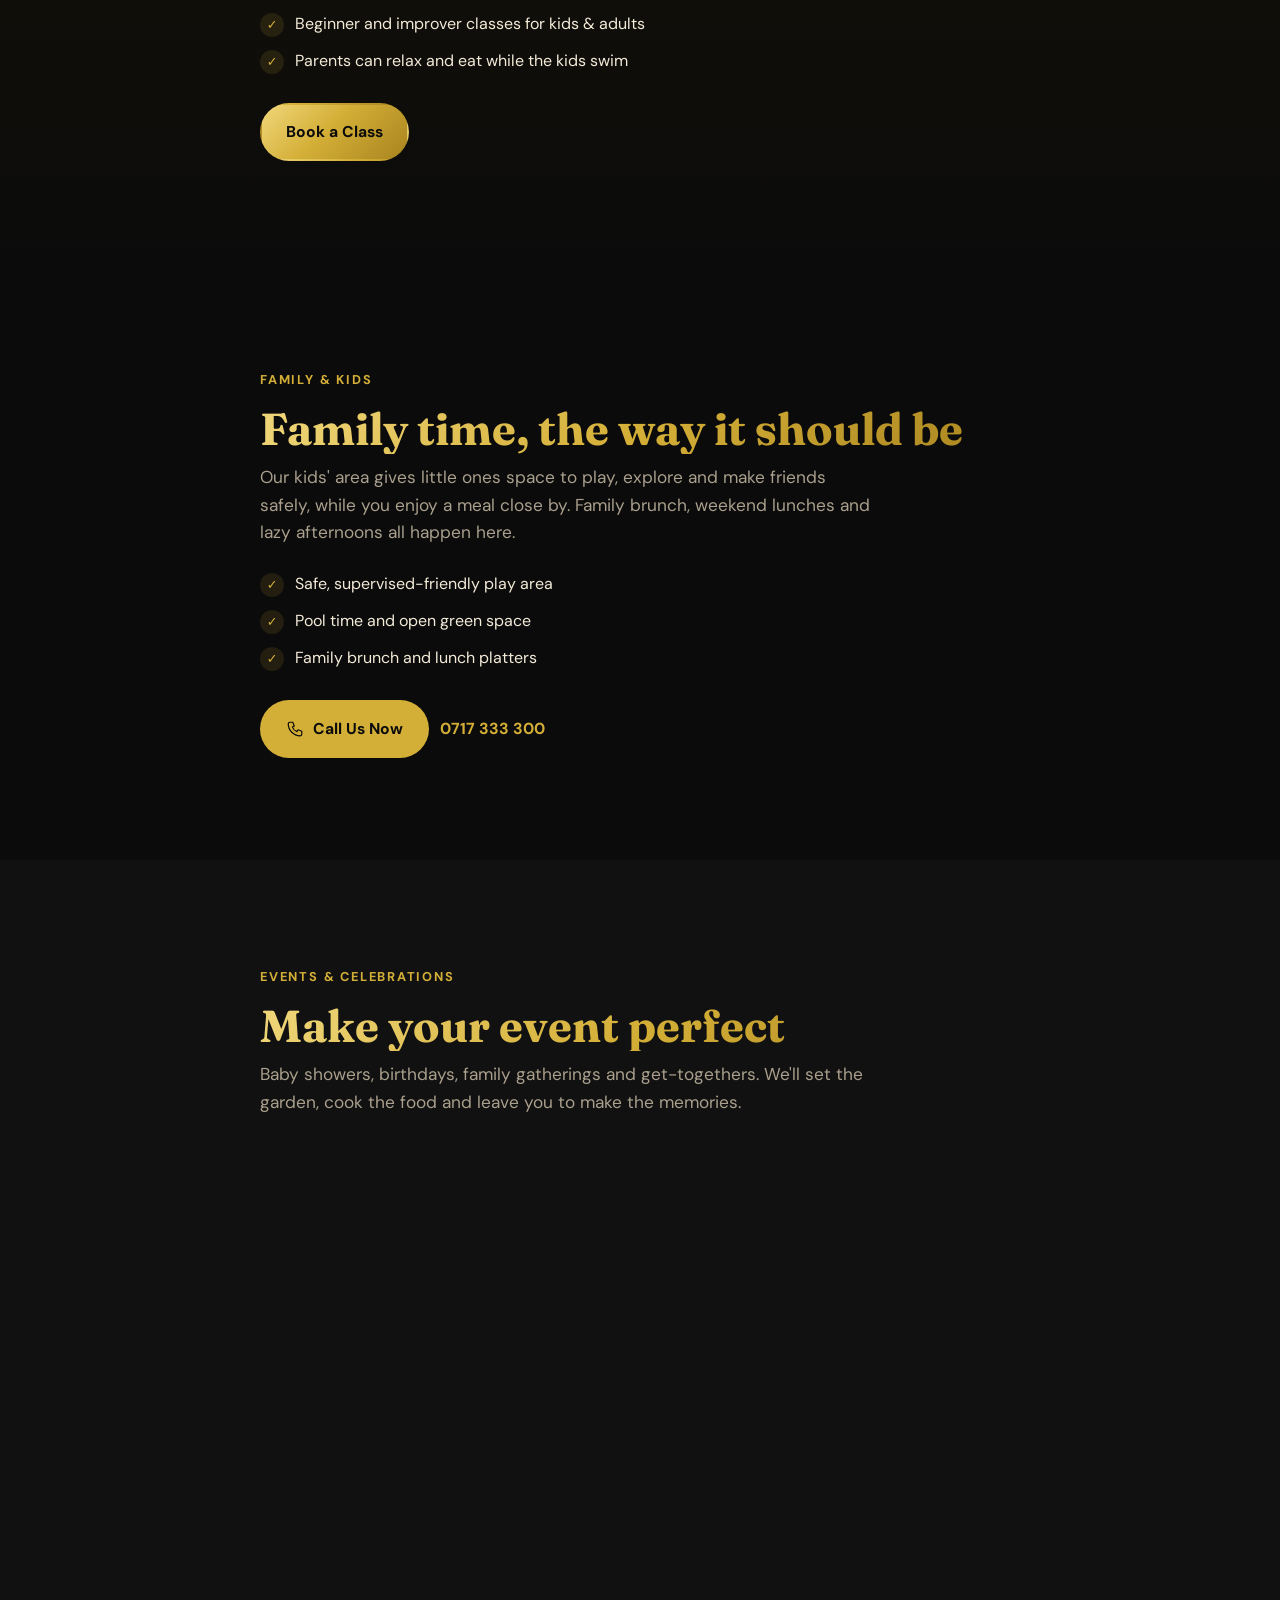
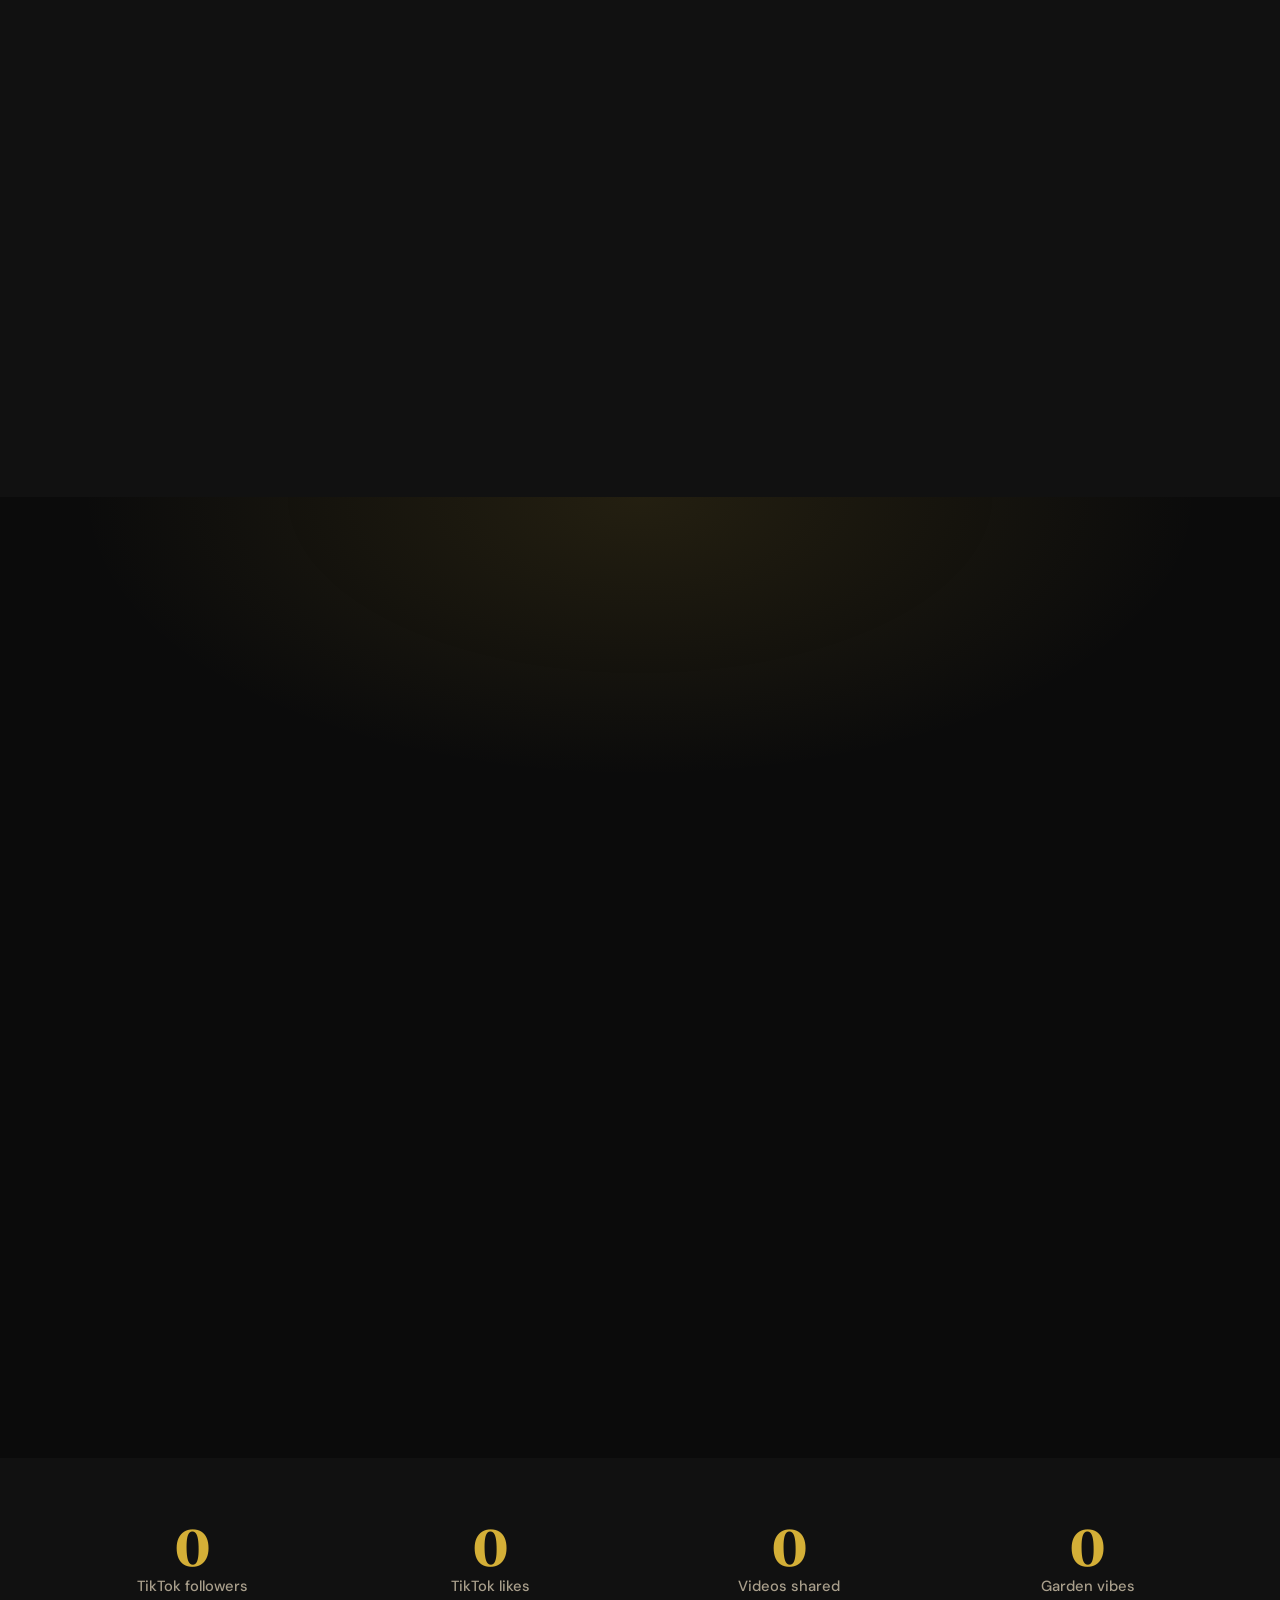
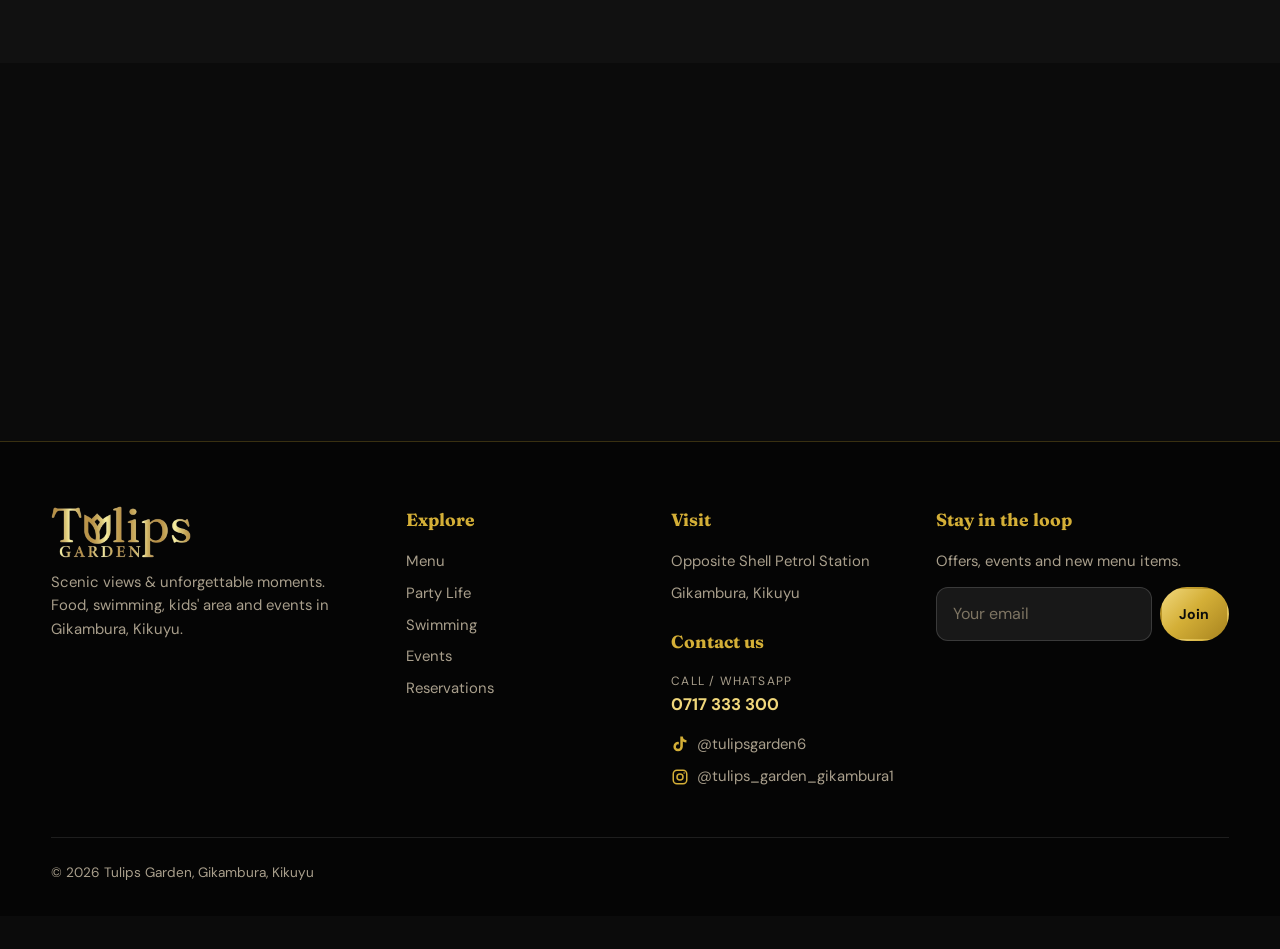
==== commit 505f54b1: "Party Life: show bar photos first, above the videos Co-Authored-By: Claude Opus 5.5 <noreply@anthrop" ====
--- a/index.html
+++ b/index.html
@@ -230,9 +230,9 @@
 .party-points li{padding:.85rem 1rem;border:1px solid rgba(212,175,55,.35);border-radius:14px;background:linear-gradient(135deg,rgba(212,175,55,.1),rgba(0,0,0,.3))}
 .party-points b{display:block;font-family:var(--serif);color:var(--leaf);font-size:1.08rem}
 .party-points span{color:var(--muted);font-size:.92rem}
-.party-vids{display:grid;grid-template-columns:repeat(4,1fr);gap:1rem;margin:2.6rem 0 1rem}
+.party-vids{display:grid;grid-template-columns:repeat(4,1fr);gap:1rem;margin:0 0 1rem}
 .party-vids video{width:100%;aspect-ratio:9/14;object-fit:cover;border-radius:18px;border:1px solid rgba(212,175,55,.45);background:#000;box-shadow:0 14px 30px rgba(0,0,0,.5)}
-.party-feature{display:grid;grid-template-columns:1fr 1fr;gap:1rem;margin-bottom:1rem}
+.party-feature{display:grid;grid-template-columns:1fr 1fr;gap:1rem;margin:2.6rem 0 1rem}
 .pg-tile.pg-wide{margin:0;aspect-ratio:3/2}
 .pg-tile.pg-wide img{height:100%;object-fit:cover}
 .party-gallery{columns:4 200px;column-gap:1rem}
@@ -248,7 +248,7 @@
   .party-vids video{flex:0 0 46vw;width:46vw;scroll-snap-align:start}
   .pg-tile{flex:0 0 58vw;margin:0;aspect-ratio:3/4;scroll-snap-align:start}
   .pg-tile img{height:100%;object-fit:cover}
-  .party-feature{display:flex;overflow-x:auto;scroll-snap-type:x mandatory;gap:.7rem;margin:0 -5vw .7rem;padding:0 5vw .4rem;scrollbar-width:none}
+  .party-feature{display:flex;overflow-x:auto;scroll-snap-type:x mandatory;gap:.7rem;margin:1.8rem -5vw .7rem;padding:0 5vw .4rem;scrollbar-width:none}
   .party-feature::-webkit-scrollbar{display:none}
   .pg-tile.pg-wide{flex:0 0 86vw;aspect-ratio:3/2}
 }
@@ -733,15 +733,15 @@
         <li><b>Party tables</b><span>Reserve ahead for birthdays and group nights</span></li>
       </ul>
     </div>
+    <div class="party-feature reveal">
+      <button type="button" class="pg-tile pg-wide" data-lg="assets/party/bar-shelves-lg.jpg" data-cap="Our bar, lit up at night" aria-label="See a larger photo: Our bar, lit up at night"><img src="assets/party/bar-shelves-md.jpg" alt="The Tulips Garden bar with backlit shelves of spirits and wine, a TV and bar stools" width="900" height="600" loading="lazy" decoding="async"></button>
+      <button type="button" class="pg-tile pg-wide" data-lg="assets/party/bar-lounge-lg.jpg" data-cap="Bar stools and lounge seating" aria-label="See a larger photo: Bar stools and lounge seating"><img src="assets/party/bar-lounge-md.jpg" alt="The Tulips Garden bar counter with suede bar stools, a round table and fully stocked shelves" width="900" height="600" loading="lazy" decoding="async"></button>
+    </div>
     <div class="party-vids reveal">
       <video src="assets/party/party-pour.mp4" poster="assets/party/party-pour-poster.jpg" muted loop playsinline preload="none" disablepictureinpicture aria-label="Whisky poured over ice"></video>
       <video src="assets/party/party-flames.mp4" poster="assets/party/party-flames-poster.jpg" muted loop playsinline preload="none" disablepictureinpicture aria-label="Flaming shots"></video>
       <video src="assets/party/party-bottles.mp4" poster="assets/party/party-bottles-poster.jpg" muted loop playsinline preload="none" disablepictureinpicture aria-label="Bottles on ice"></video>
       <video src="assets/party/party-redlabel.mp4" poster="assets/party/party-redlabel-poster.jpg" muted loop playsinline preload="none" disablepictureinpicture aria-label="Johnnie Walker Red Label"></video>
-    </div>
-    <div class="party-feature reveal">
-      <button type="button" class="pg-tile pg-wide" data-lg="assets/party/bar-shelves-lg.jpg" data-cap="Our bar, lit up at night" aria-label="See a larger photo: Our bar, lit up at night"><img src="assets/party/bar-shelves-md.jpg" alt="The Tulips Garden bar with backlit shelves of spirits and wine, a TV and bar stools" width="900" height="600" loading="lazy" decoding="async"></button>
-      <button type="button" class="pg-tile pg-wide" data-lg="assets/party/bar-lounge-lg.jpg" data-cap="Bar stools and lounge seating" aria-label="See a larger photo: Bar stools and lounge seating"><img src="assets/party/bar-lounge-md.jpg" alt="The Tulips Garden bar counter with suede bar stools, a round table and fully stocked shelves" width="900" height="600" loading="lazy" decoding="async"></button>
     </div>
     <div class="party-gallery">
       <button type="button" class="pg-tile" data-lg="assets/party/bottle-service-martell-lg.jpg" data-cap="Martell VSOP on ice" aria-label="See a larger photo: Martell VSOP on ice"><img src="assets/party/bottle-service-martell-md.jpg" alt="Martell VSOP on ice" loading="lazy" decoding="async"></button>
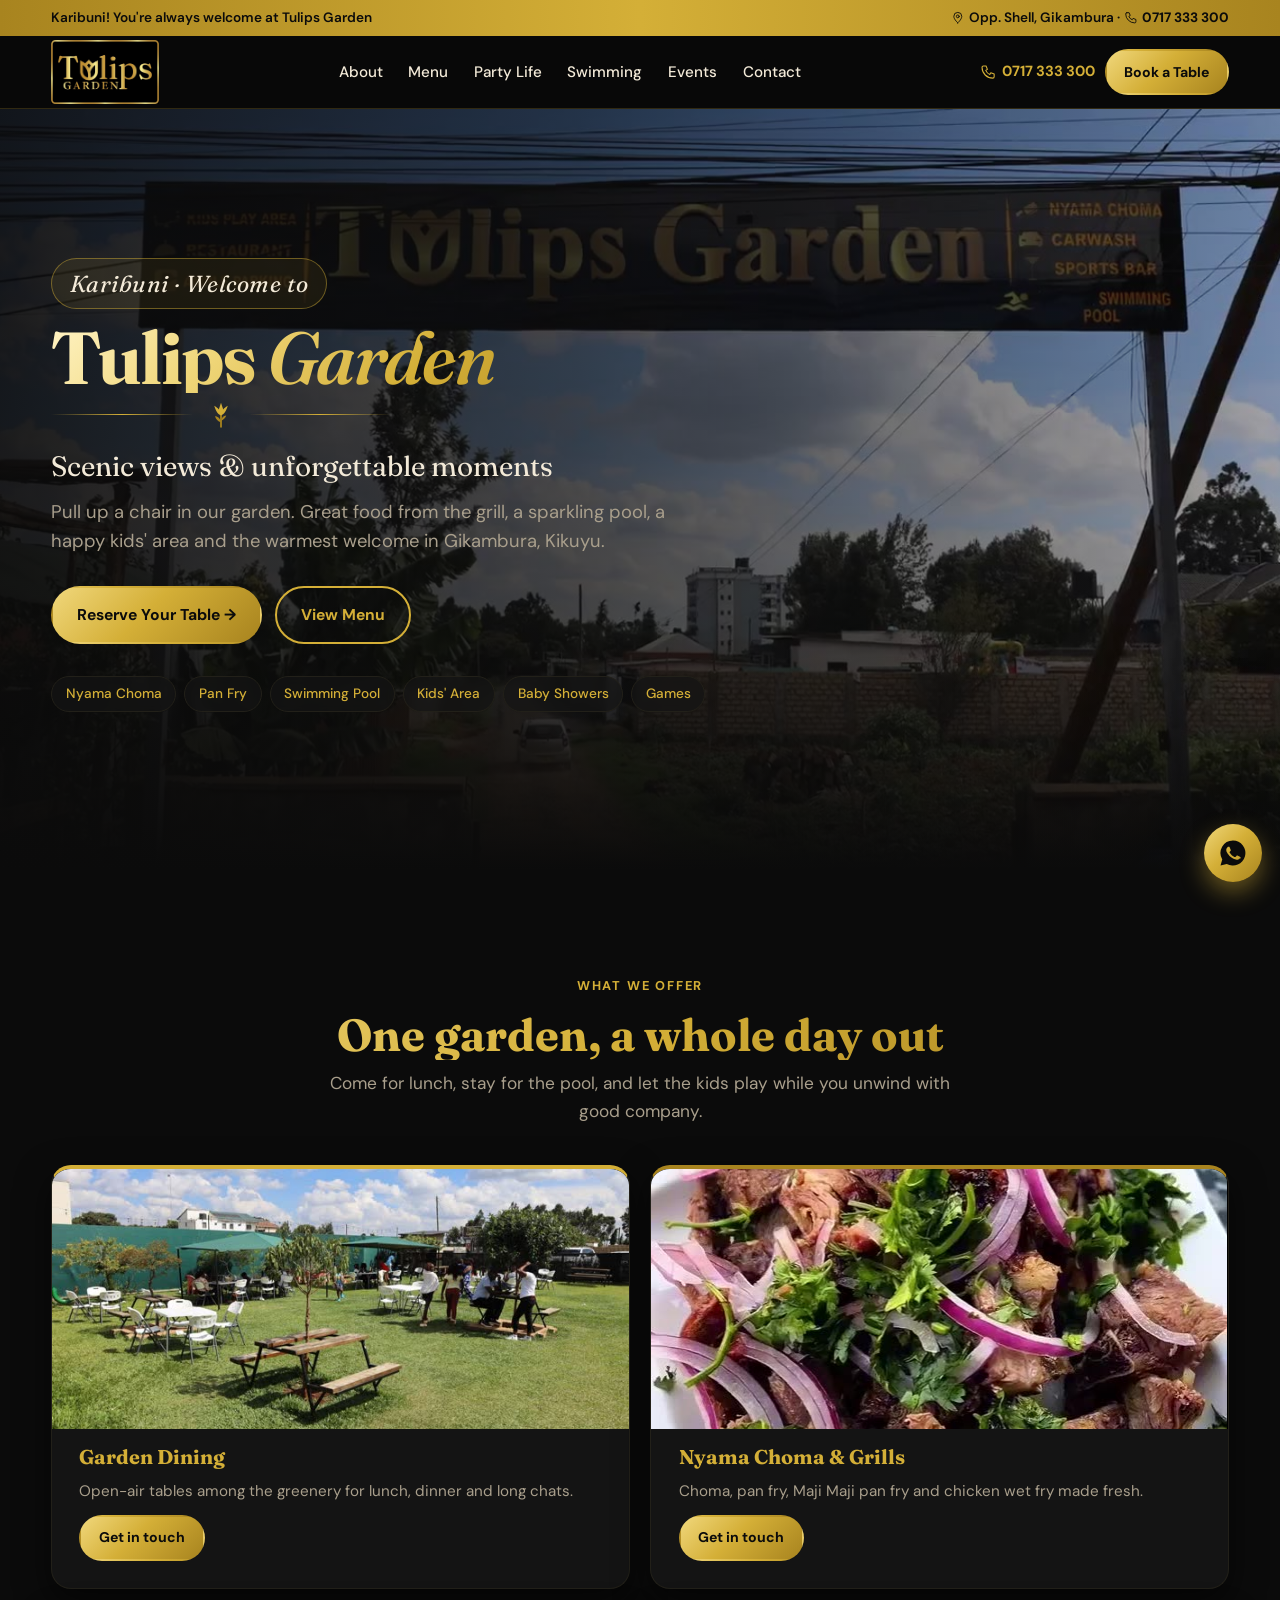
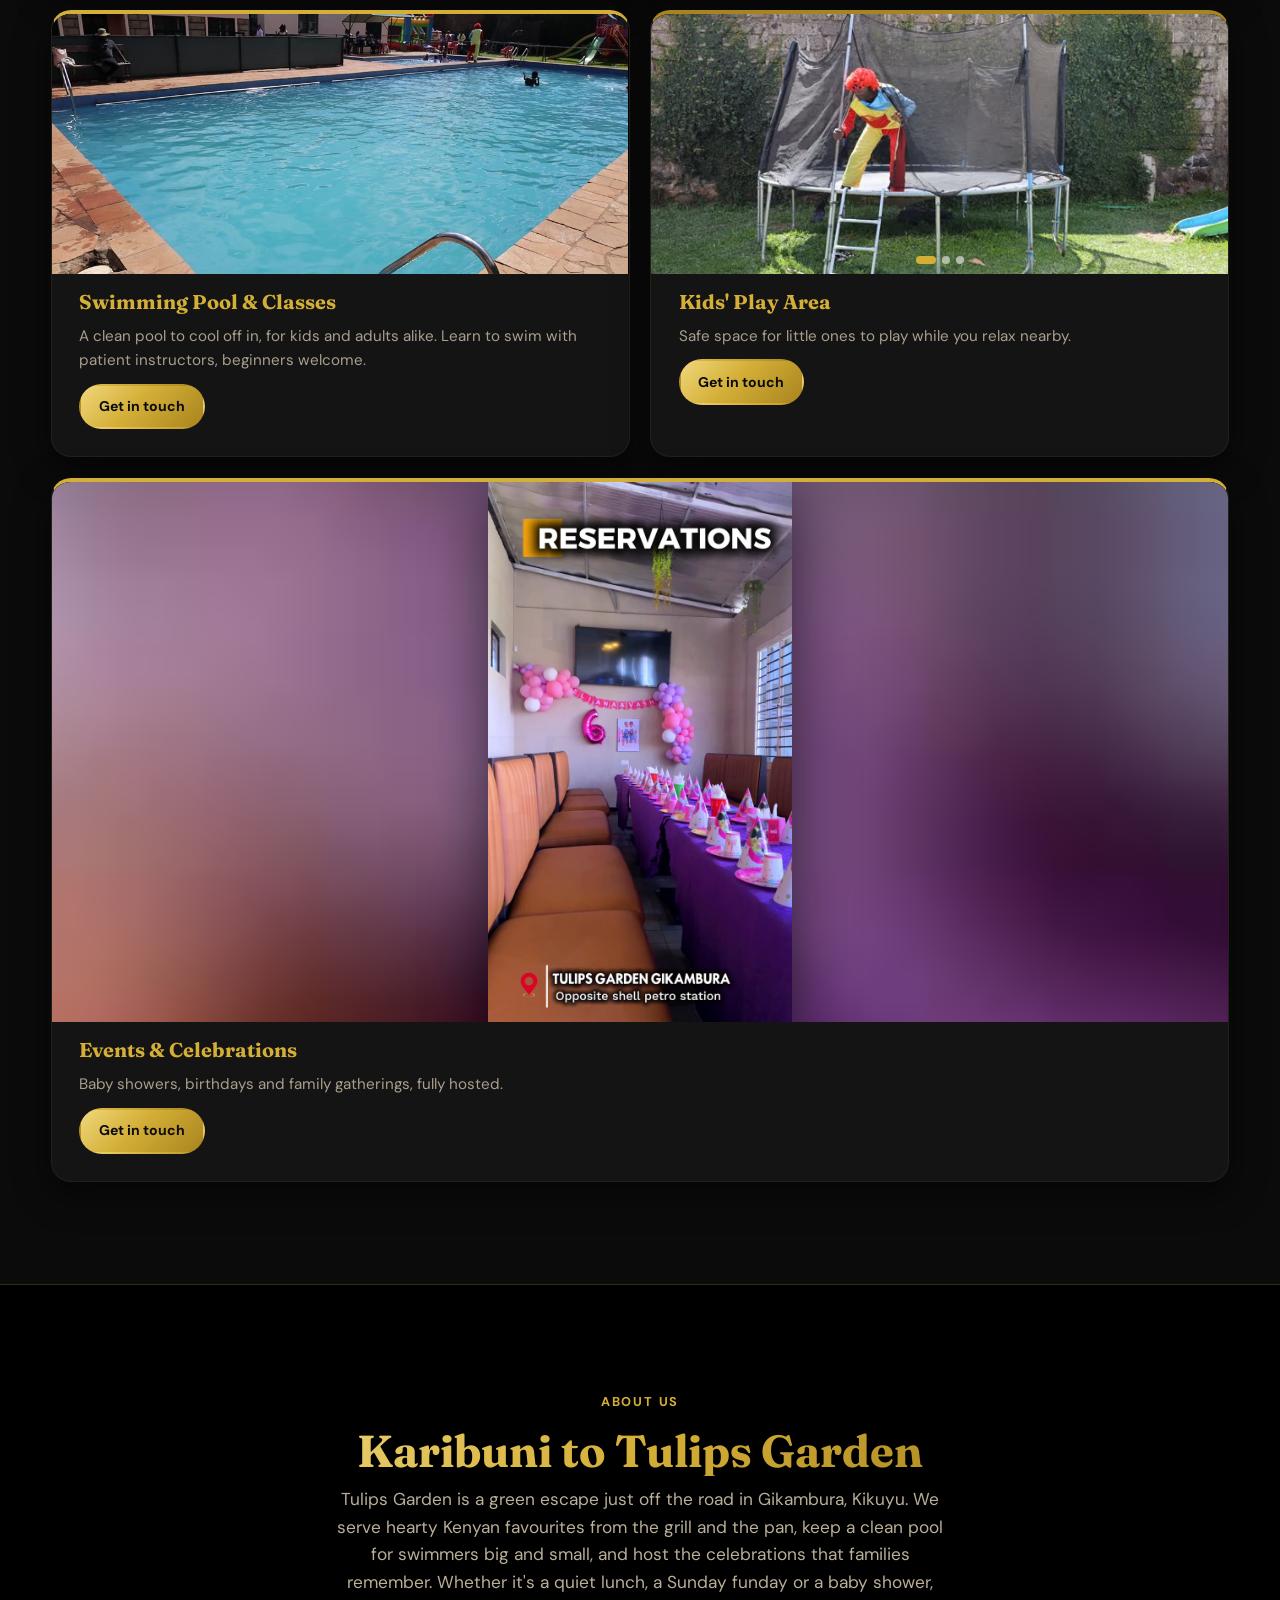
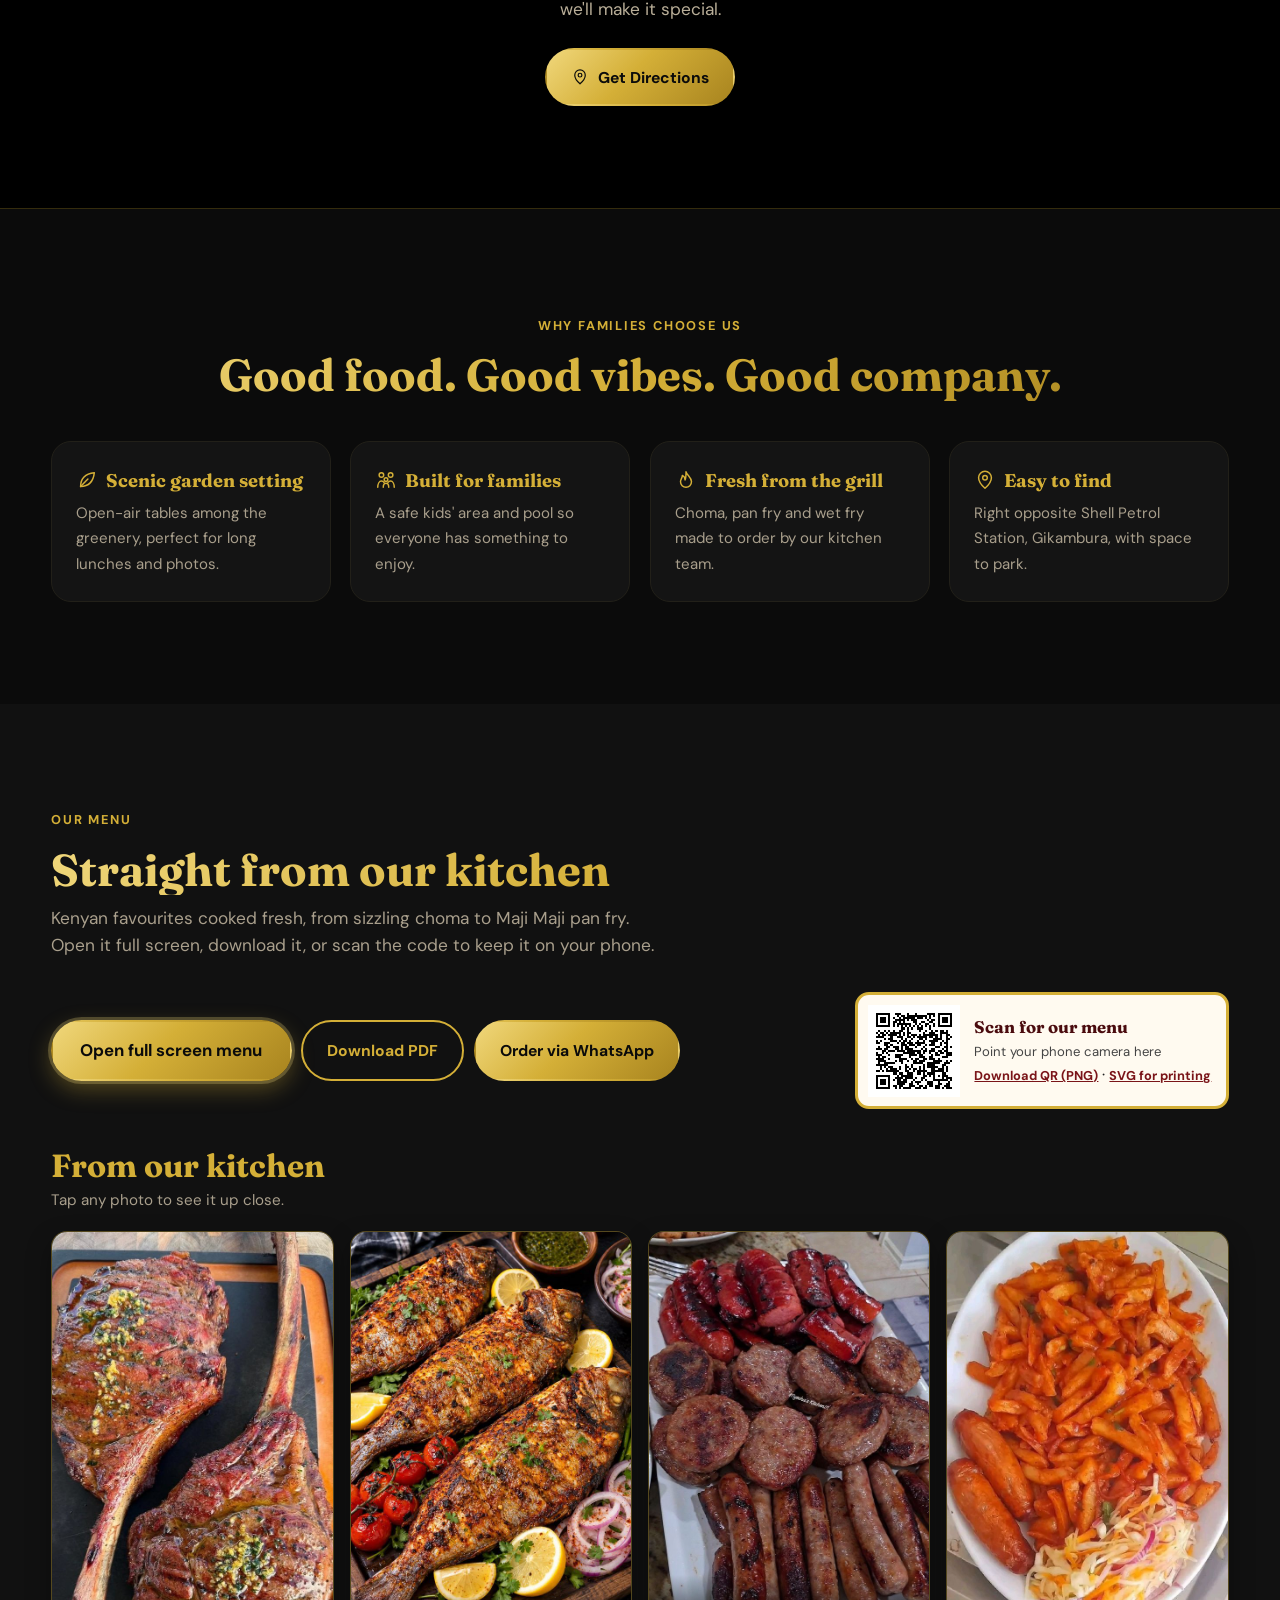
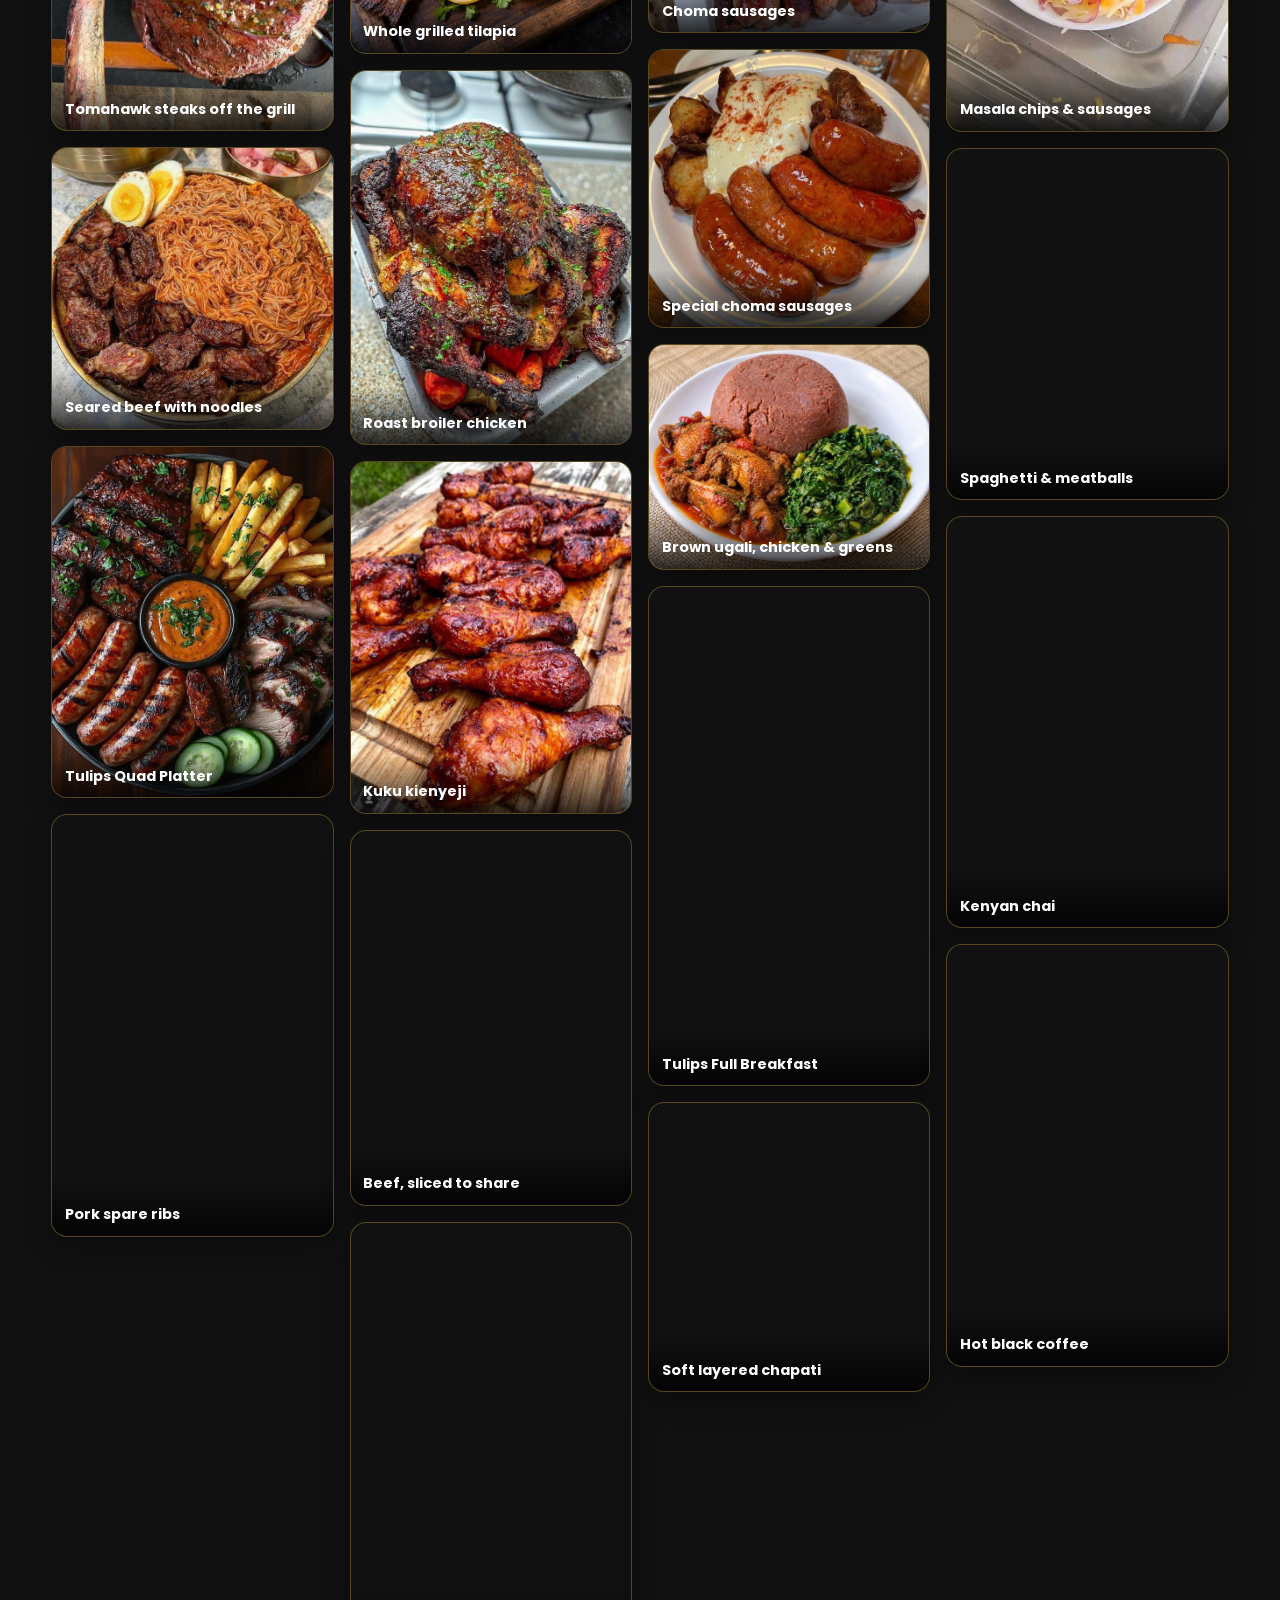
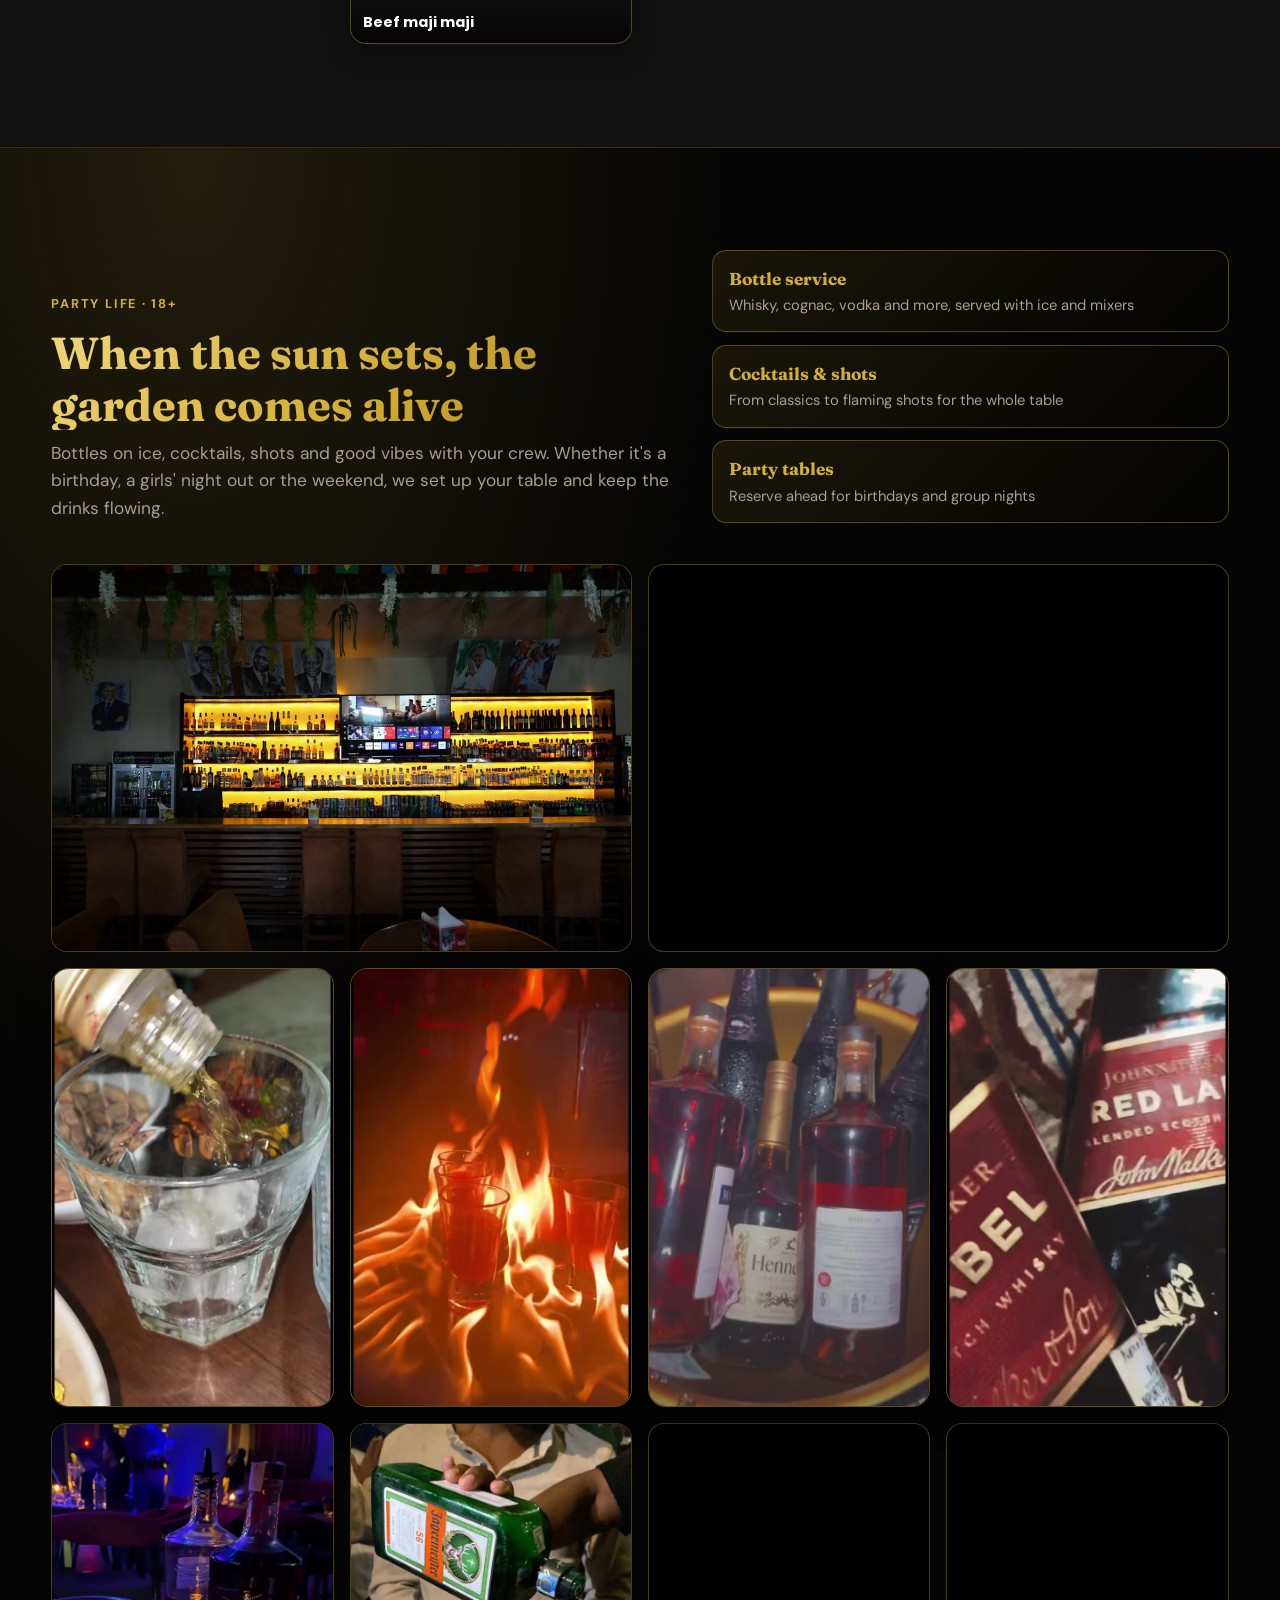
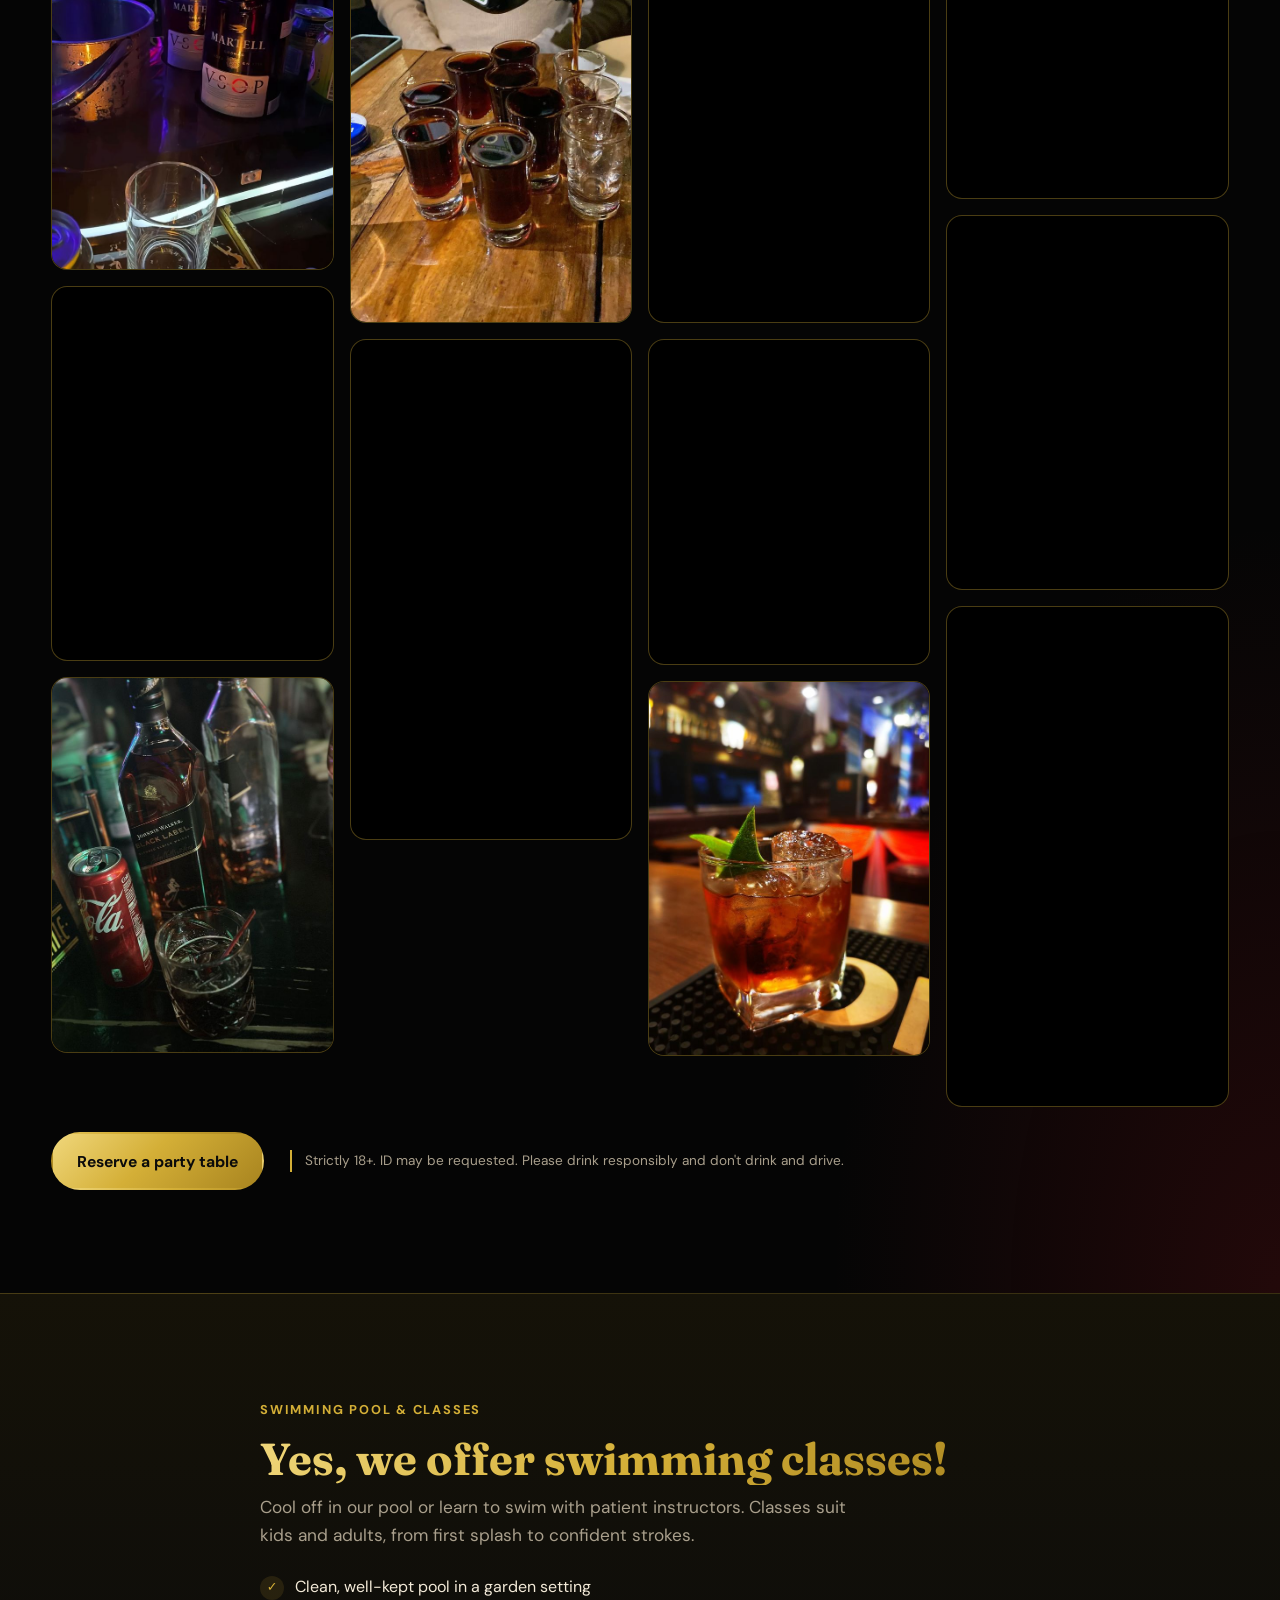
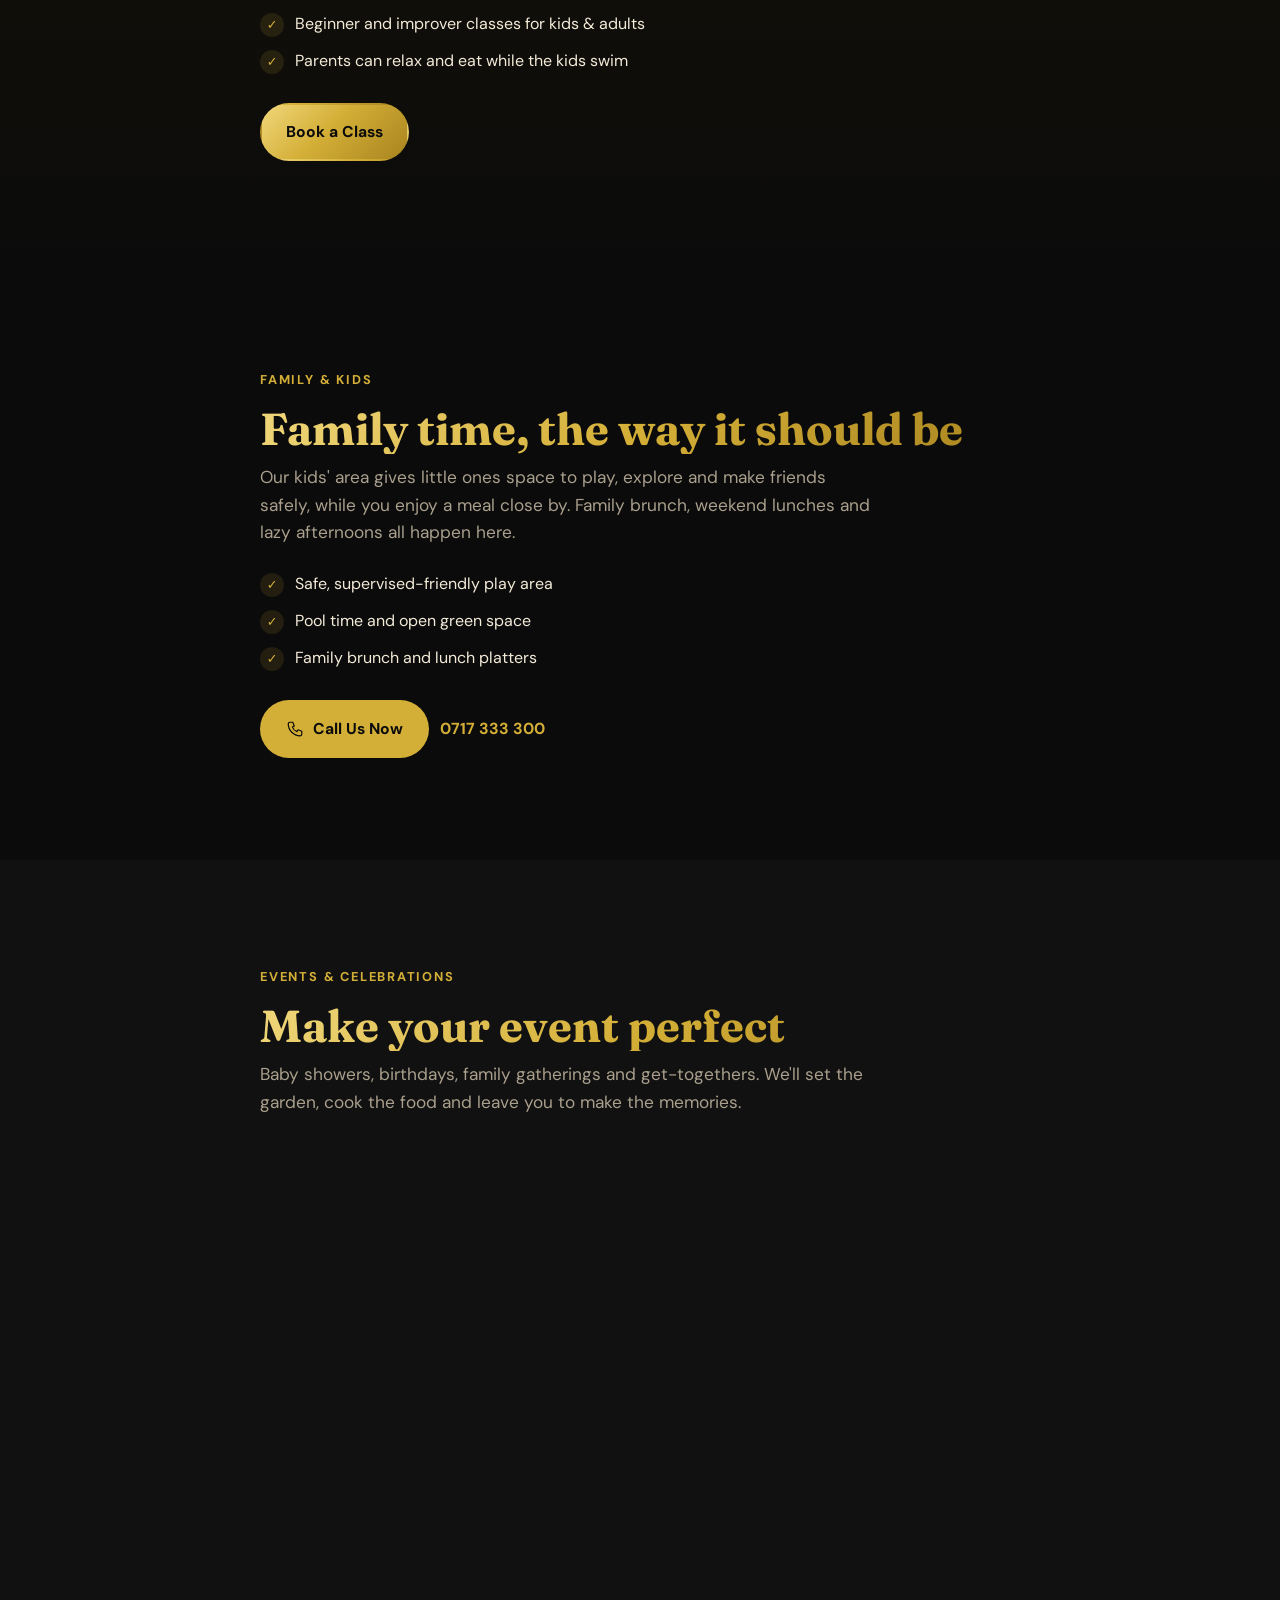
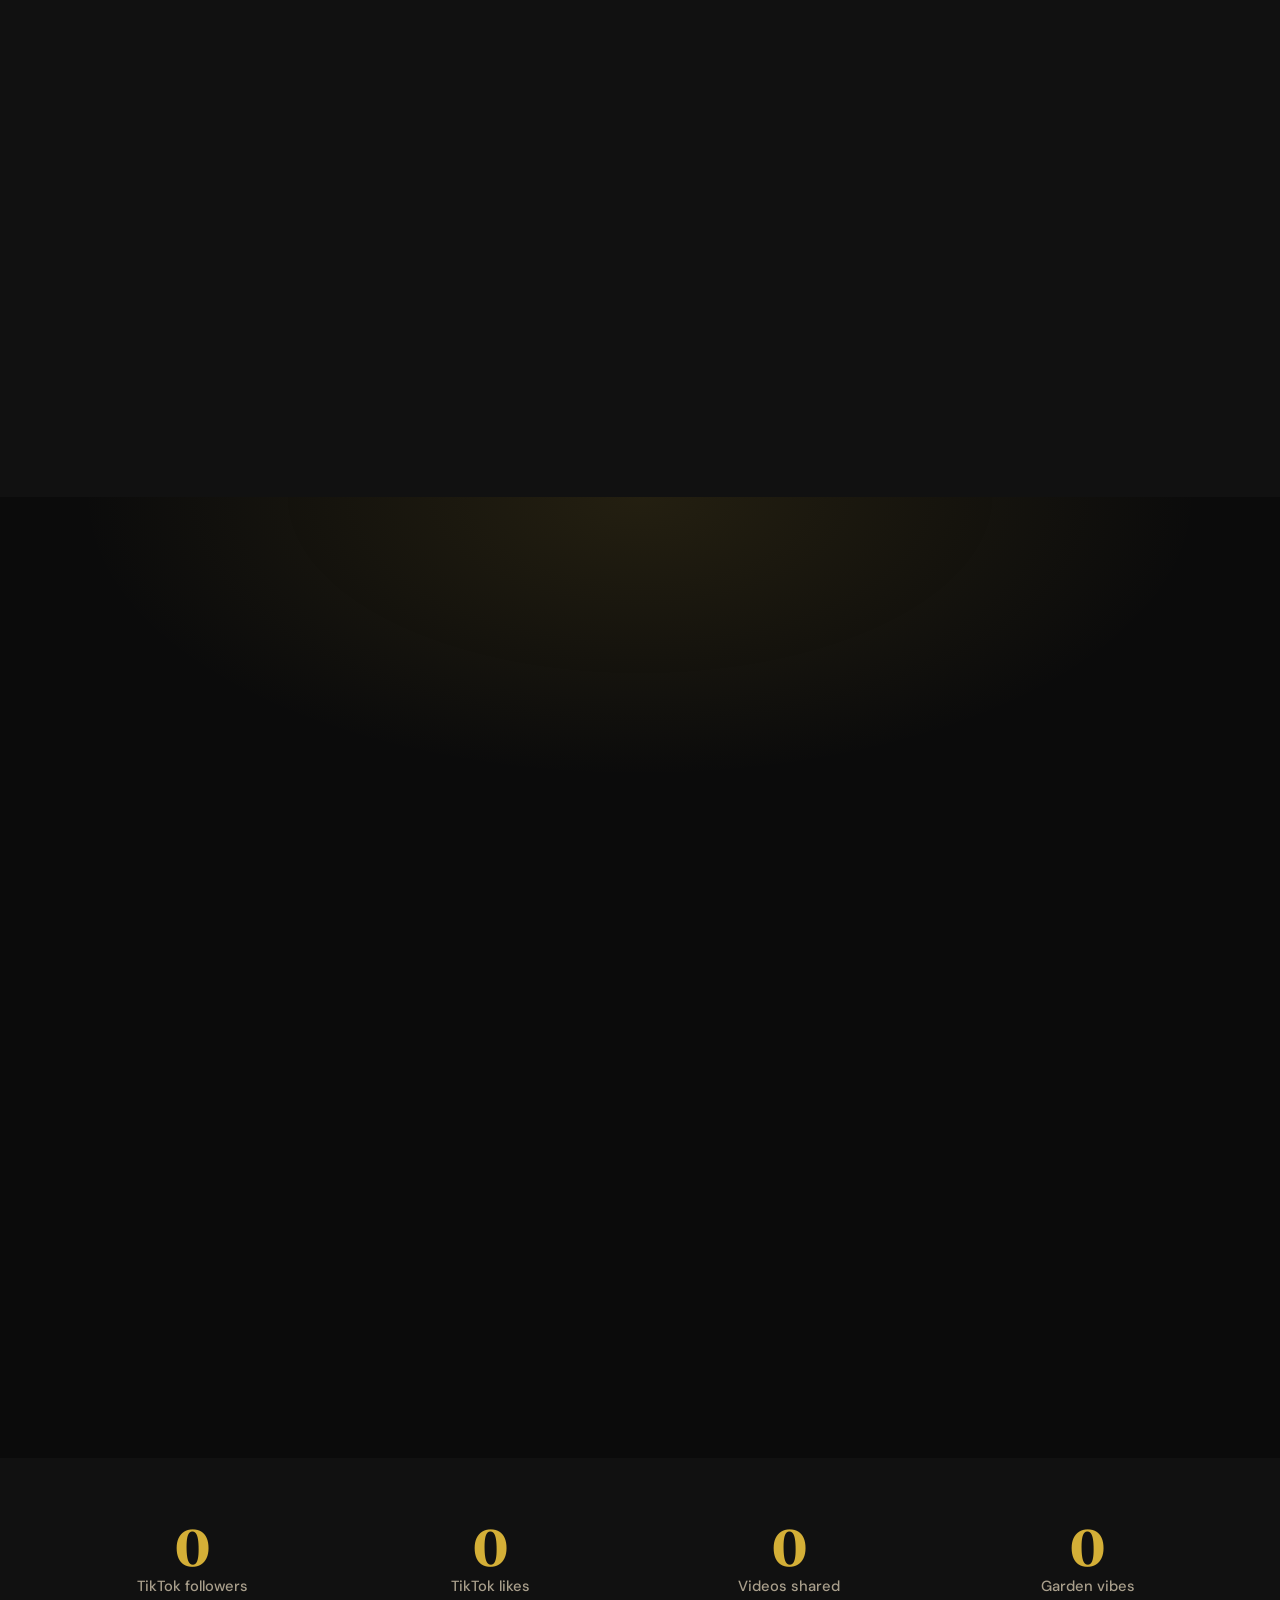
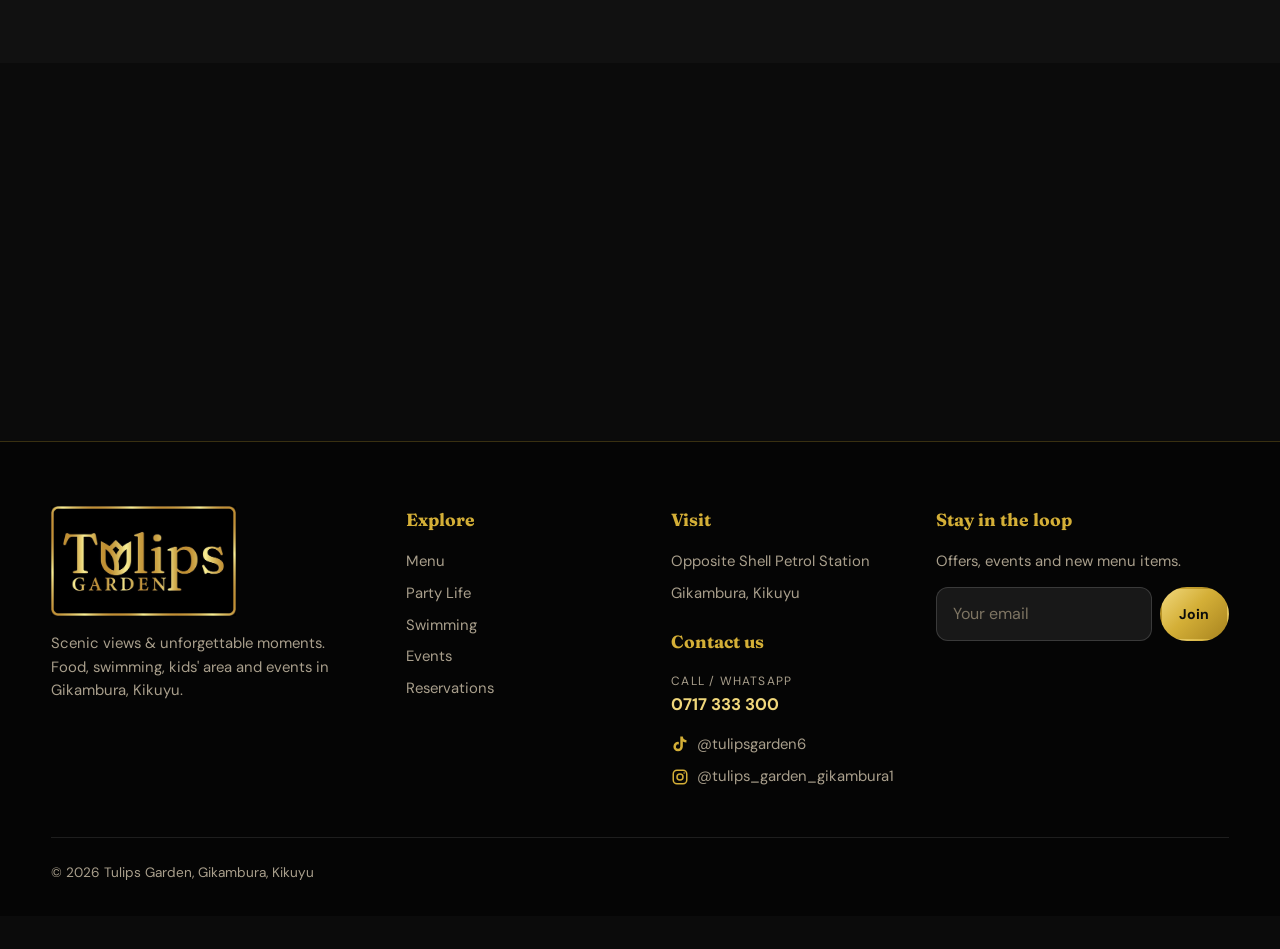
==== commit 83f2bb42: "Use the new framed Tulips Garden logo across the site New gold-framed logo in the header, footer, fu" ====
--- a/index.html
+++ b/index.html
@@ -9,6 +9,8 @@
 <meta property="og:title" content="Tulips Garden | Gikambura, Kikuyu">
 <meta property="og:description" content="Scenic views & unforgettable moments. Great food, a sparkling pool and a garden made for families.">
 <meta property="og:type" content="website">
+<link rel="icon" type="image/png" href="assets/favicon.png">
+<link rel="apple-touch-icon" href="assets/apple-touch-icon.png">
 <link rel="preconnect" href="https://fonts.googleapis.com">
 <link rel="preconnect" href="https://fonts.gstatic.com" crossorigin>
 <link href="https://fonts.googleapis.com/css2?family=Fraunces:opsz,wght@9..144,400;9..144,600;9..144,700&family=DM+Sans:wght@400;500;700&display=swap" rel="stylesheet">
@@ -52,8 +54,8 @@
 .nav{position:relative;display:flex;align-items:center;justify-content:space-between;height:72px}
 .logo{display:flex;align-items:center;gap:.55rem;text-decoration:none;font-family:var(--serif);font-size:1.4rem;font-weight:700;color:var(--leaf)}
 .logo svg{width:34px;height:34px}
-.logo img{height:52px;width:auto;display:block}
-@media(max-width:520px){.logo img{height:42px}}
+.logo img{height:64px;width:auto;display:block}
+@media(max-width:520px){.logo img{height:54px}}
 .nav ul{display:flex;gap:1.6rem;list-style:none}
 .nav ul a{text-decoration:none;font-weight:500;color:var(--ink);font-size:.95rem}
 .nav ul a:hover{color:var(--tulip)}
@@ -161,7 +163,7 @@
 .mv{position:fixed;inset:0;z-index:200;background:#0b0b0b;overflow-y:auto;overscroll-behavior:contain;display:none}
 .mv.open{display:block}
 .mv-bar{position:sticky;top:0;z-index:2;display:flex;align-items:center;justify-content:space-between;gap:.6rem;padding:.7rem 4%;background:rgba(11,11,11,.94);backdrop-filter:blur(6px);border-bottom:1px solid rgba(212,175,55,.3)}
-.mv-bar img{height:34px;width:auto}
+.mv-bar img{height:44px;width:auto}
 .mv-bar .acts{display:flex;gap:.5rem;align-items:center}
 .mv-body{width:min(1180px,94%);margin:1.4rem auto 3rem}
 .mv-close{font:700 .9rem var(--sans);cursor:pointer;color:#0b0b0b;background:linear-gradient(135deg,#f0d77b,#d4af37);border:0;border-radius:999px;padding:.6rem 1.1rem}
@@ -265,7 +267,8 @@
 footer h4{color:var(--leaf);font-family:var(--serif);font-size:1.1rem;margin-bottom:1rem}
 footer ul{list-style:none;display:grid;gap:.5rem;font-size:.93rem}
 footer a{text-decoration:none}footer a:hover{color:#fff}
-footer .logo{color:var(--leaf);margin-bottom:.8rem}
+footer .logo{color:var(--leaf);margin-bottom:1rem}
+footer .logo img{height:110px}
 .news{display:flex;gap:.5rem;margin-top:.8rem}
 .news input{background:rgba(255,255,255,.08);border-color:rgba(255,255,255,.15);color:#fff}
 .news input::placeholder{color:#7d7462}
@@ -615,7 +618,7 @@
 <div class="topbar"><div class="wrap"><span>Karibuni! You're always welcome at Tulips Garden</span><span class="tb-r"><svg class="i"><use href="#i-pin"/></svg>Opp. Shell, Gikambura · <svg class="i"><use href="#i-phone"/></svg><a href="tel:+254717333300">0717 333 300</a></span></div></div>
 <header>
   <nav class="wrap nav" aria-label="Main">
-    <a href="#home" class="logo" aria-label="Tulips Garden home"><img src="assets/tulips-logo.png" alt="Tulips Garden" width="480" height="179"></a>
+    <a href="#home" class="logo" aria-label="Tulips Garden home"><img src="assets/tulips-logo-sm.png" alt="Tulips Garden" width="480" height="285"></a>
     <ul id="menu">
       <li><a href="#about">About</a></li>
       <li><a href="#menu-sec">Menu</a></li>
@@ -894,7 +897,7 @@
 <footer id="contact">
   <div class="wrap fgrid-foot">
     <div>
-      <a href="#home" class="logo" aria-label="Tulips Garden home"><img src="assets/tulips-logo.png" alt="Tulips Garden" width="480" height="179"></a>
+      <a href="#home" class="logo" aria-label="Tulips Garden home"><img src="assets/tulips-logo-sm.png" alt="Tulips Garden" width="480" height="285"></a>
       <p style="font-size:.93rem">Scenic views &amp; unforgettable moments. Food, swimming, kids' area and events in Gikambura, Kikuyu.</p>
     </div>
     <div>
@@ -940,7 +943,7 @@
 <!-- FULL-SCREEN MENU VIEWER (the menu is only rendered when opened) -->
 <div class="mv" id="menuViewer" role="dialog" aria-modal="true" aria-label="Tulips Garden menu" hidden>
   <div class="mv-bar">
-    <img src="assets/tulips-logo.png" alt="Tulips Garden" width="480" height="179">
+    <img src="assets/tulips-logo-sm.png" alt="Tulips Garden" width="480" height="285">
     <div class="acts">
       <a class="mv-dl" href="menu.html?print" target="_blank" rel="noopener">Print</a>
       <a class="mv-dl" href="assets/menu/tulips-garden-menu.pdf" download>Download PDF</a>
